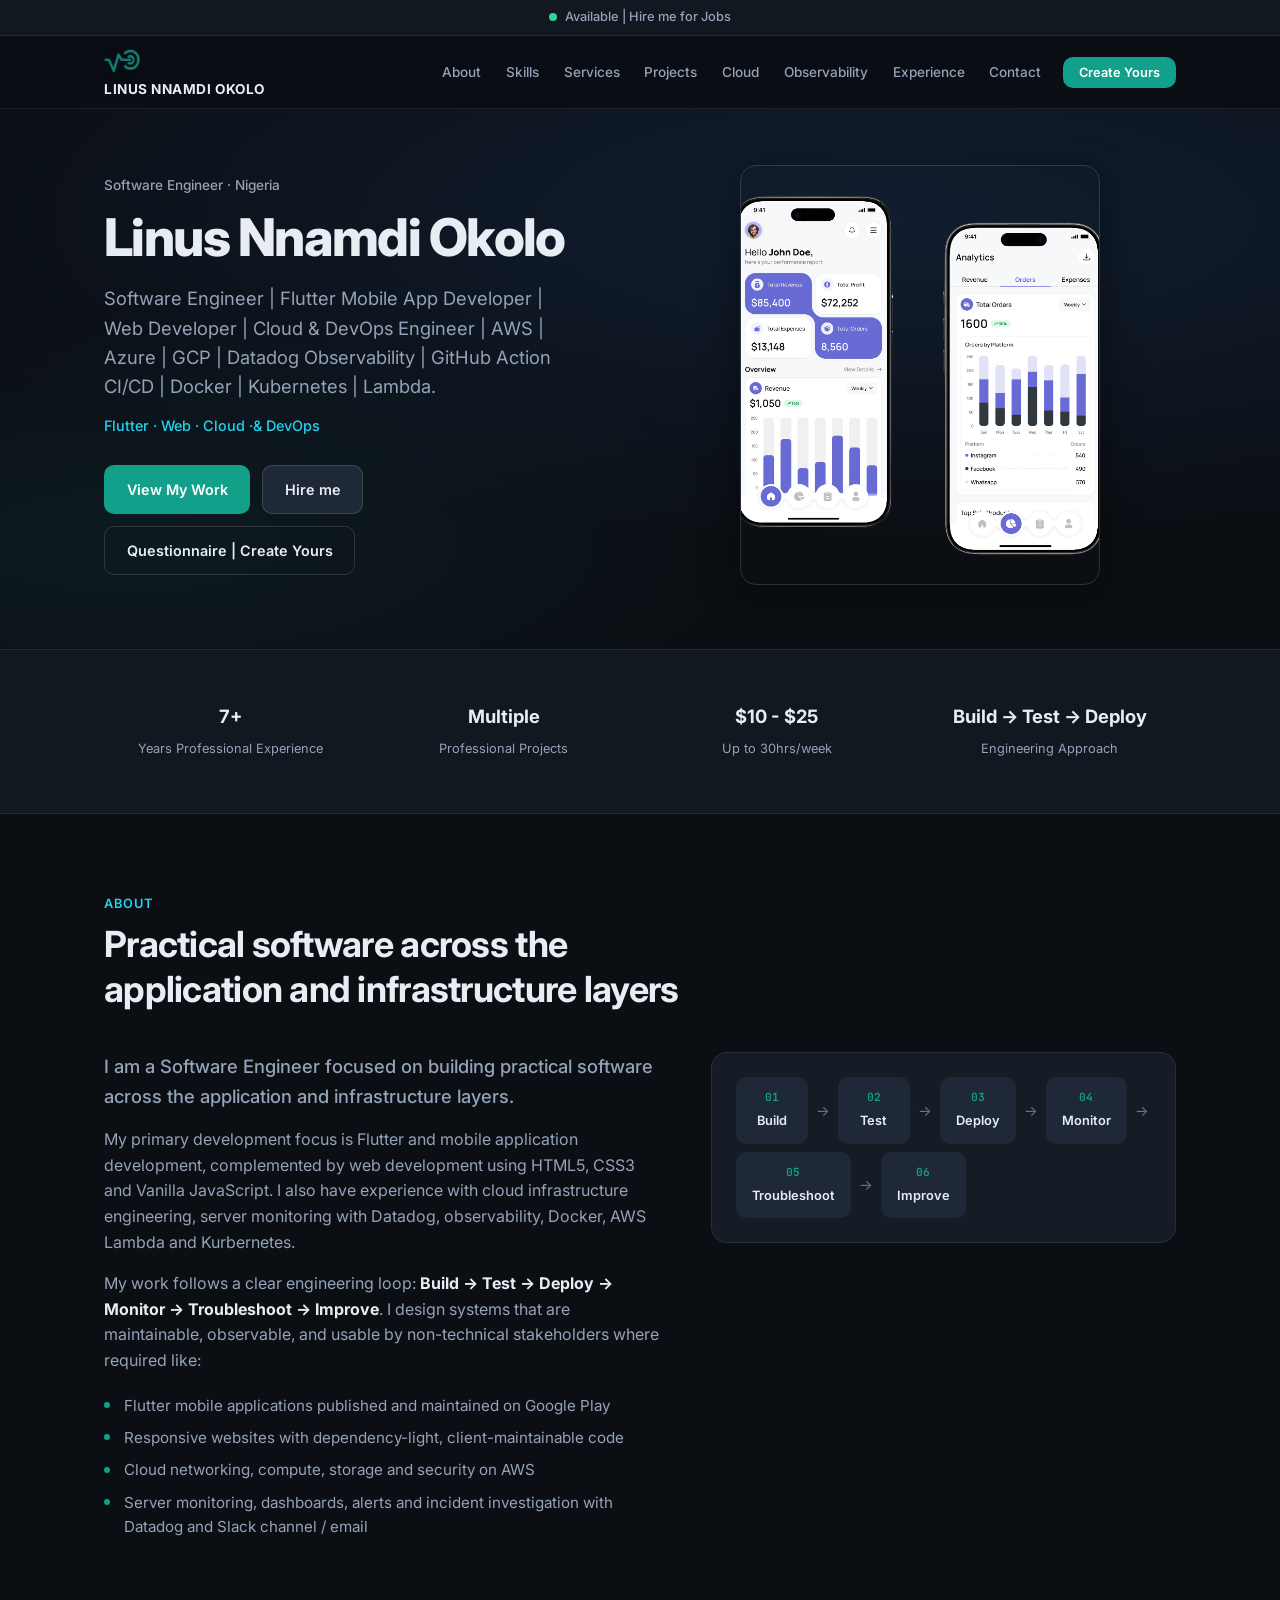
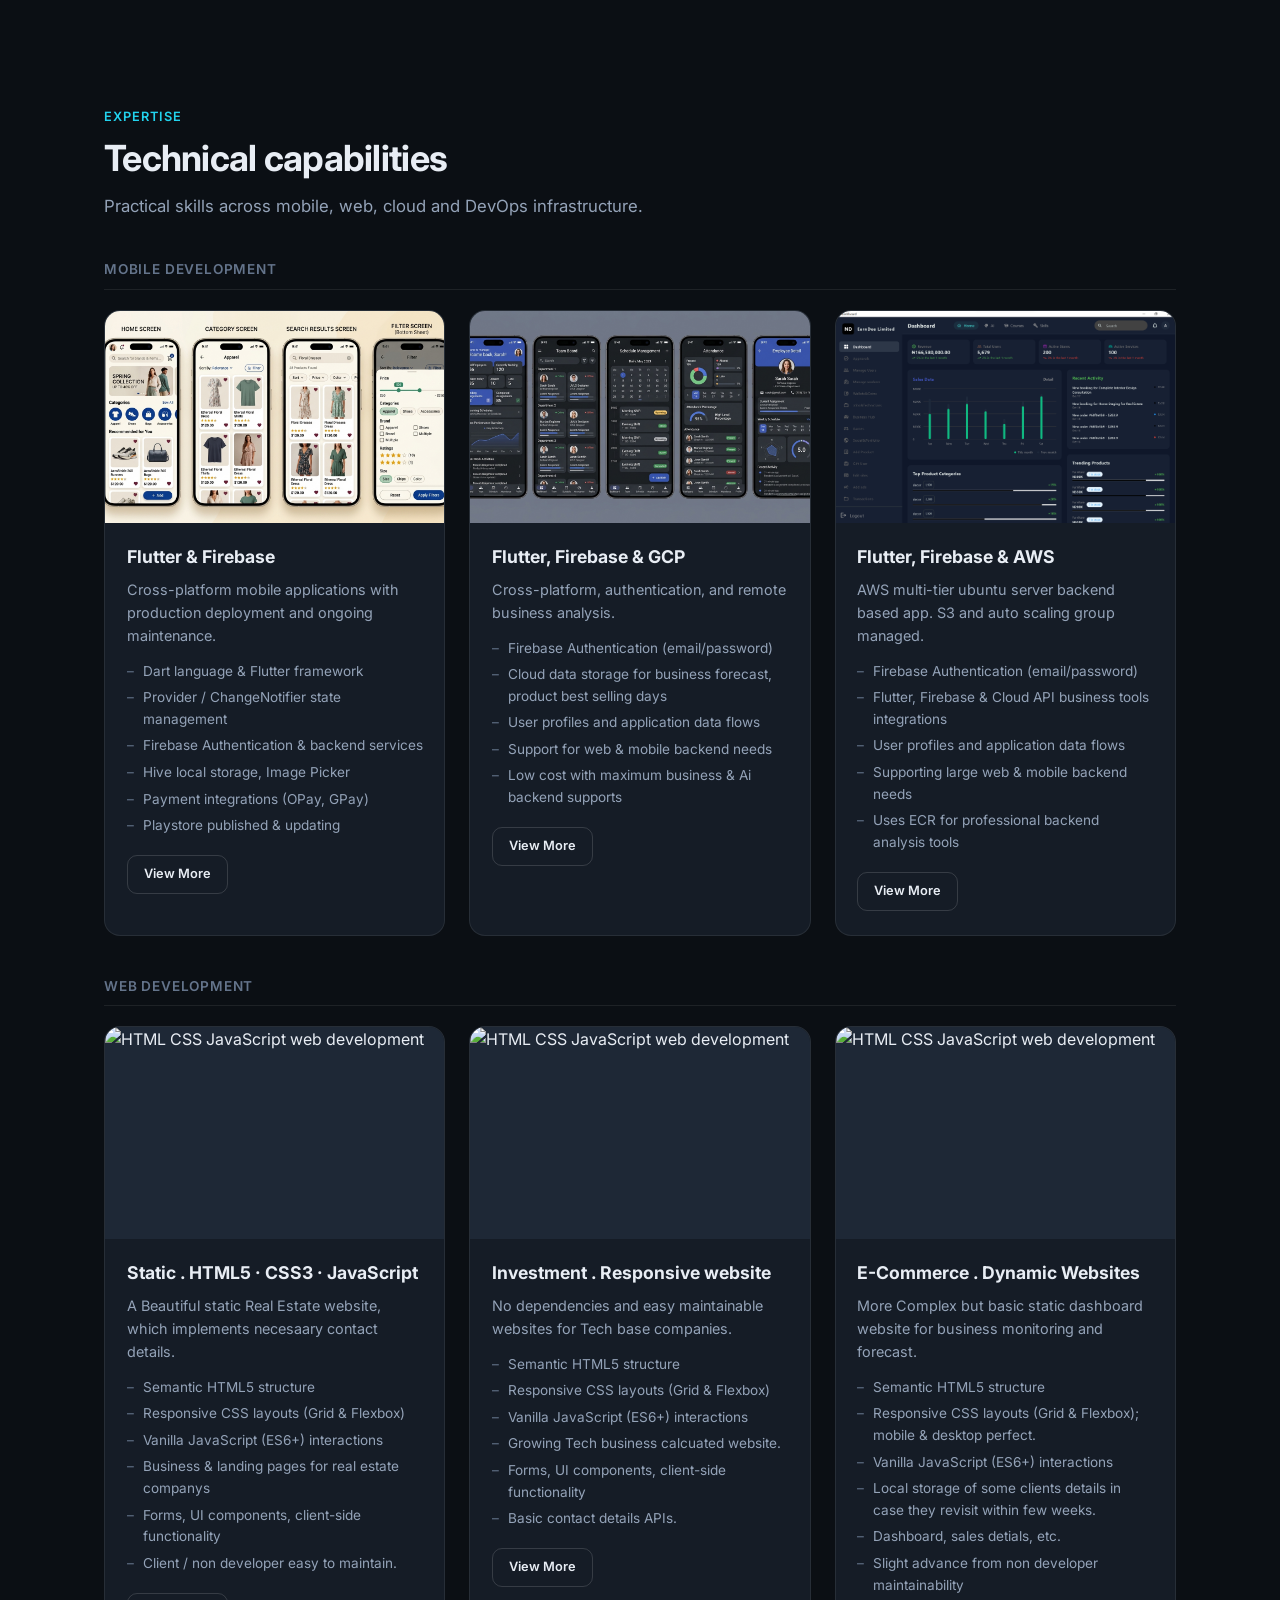
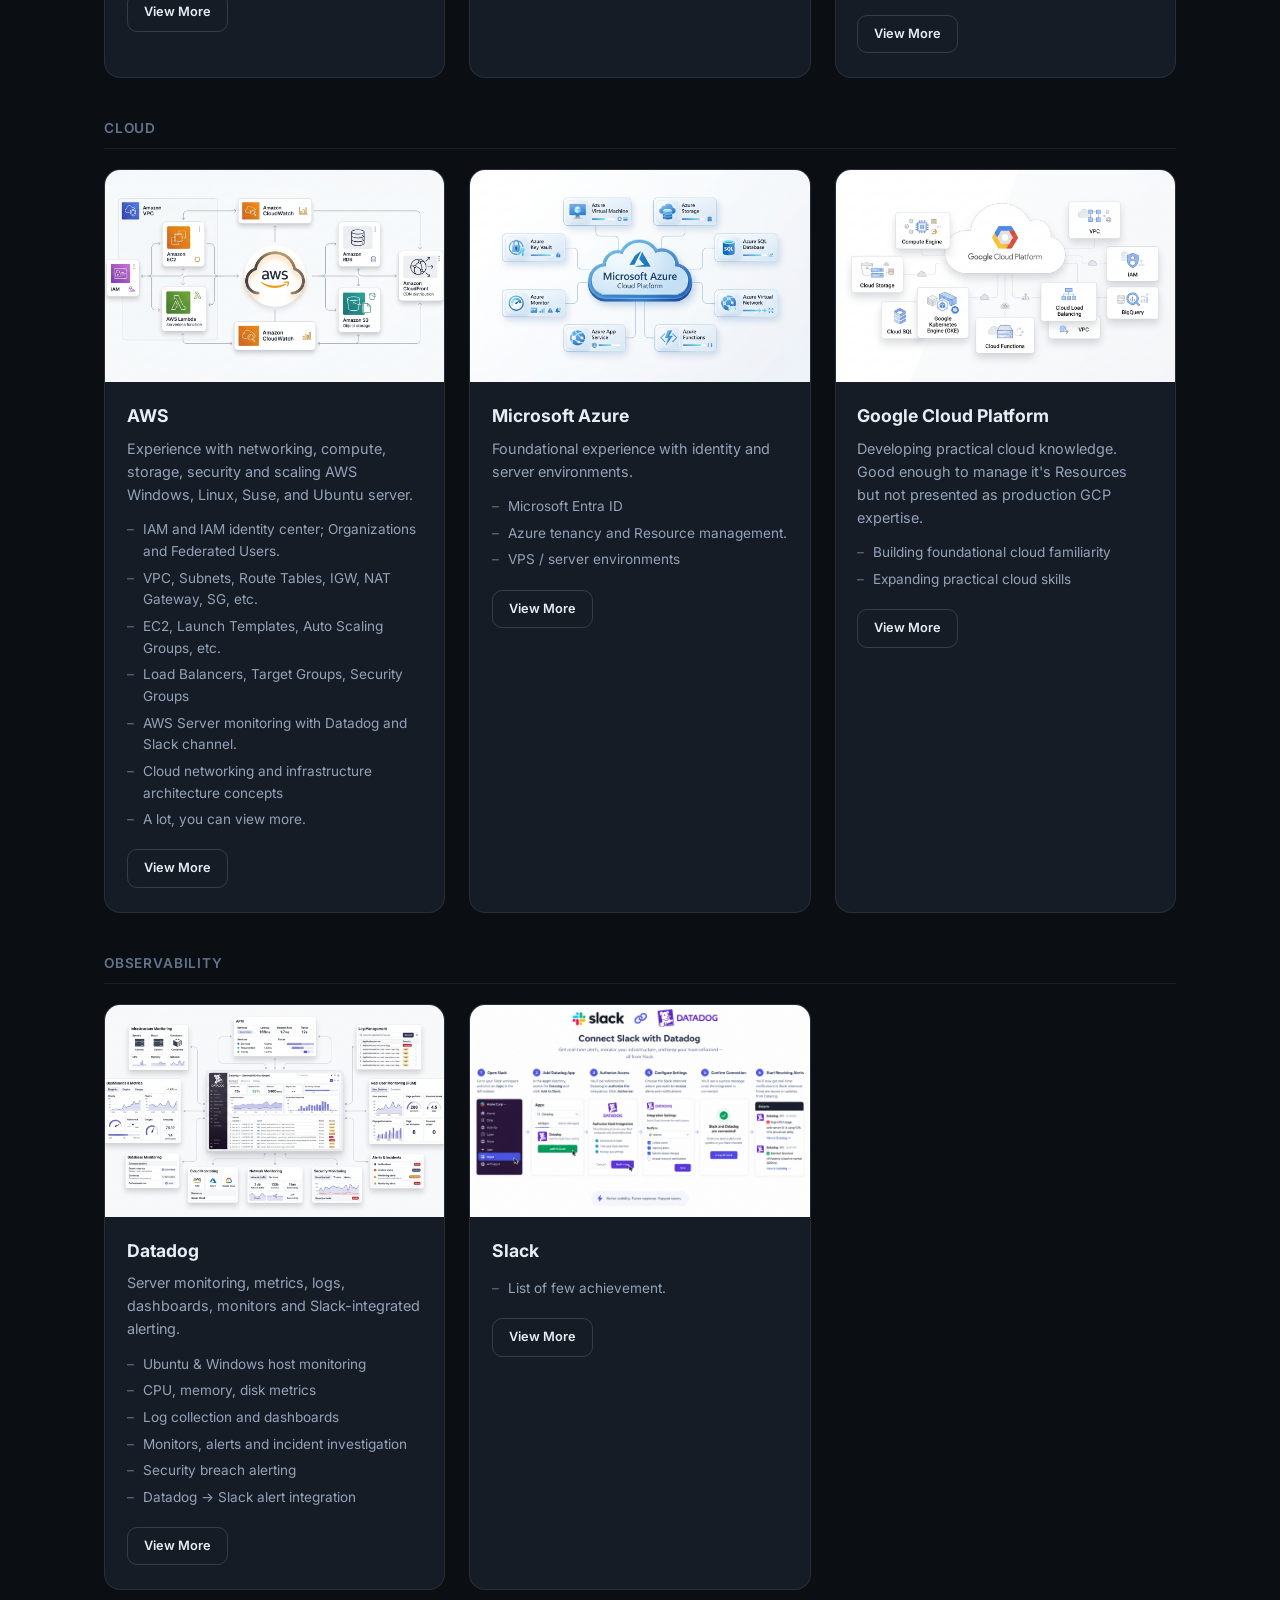
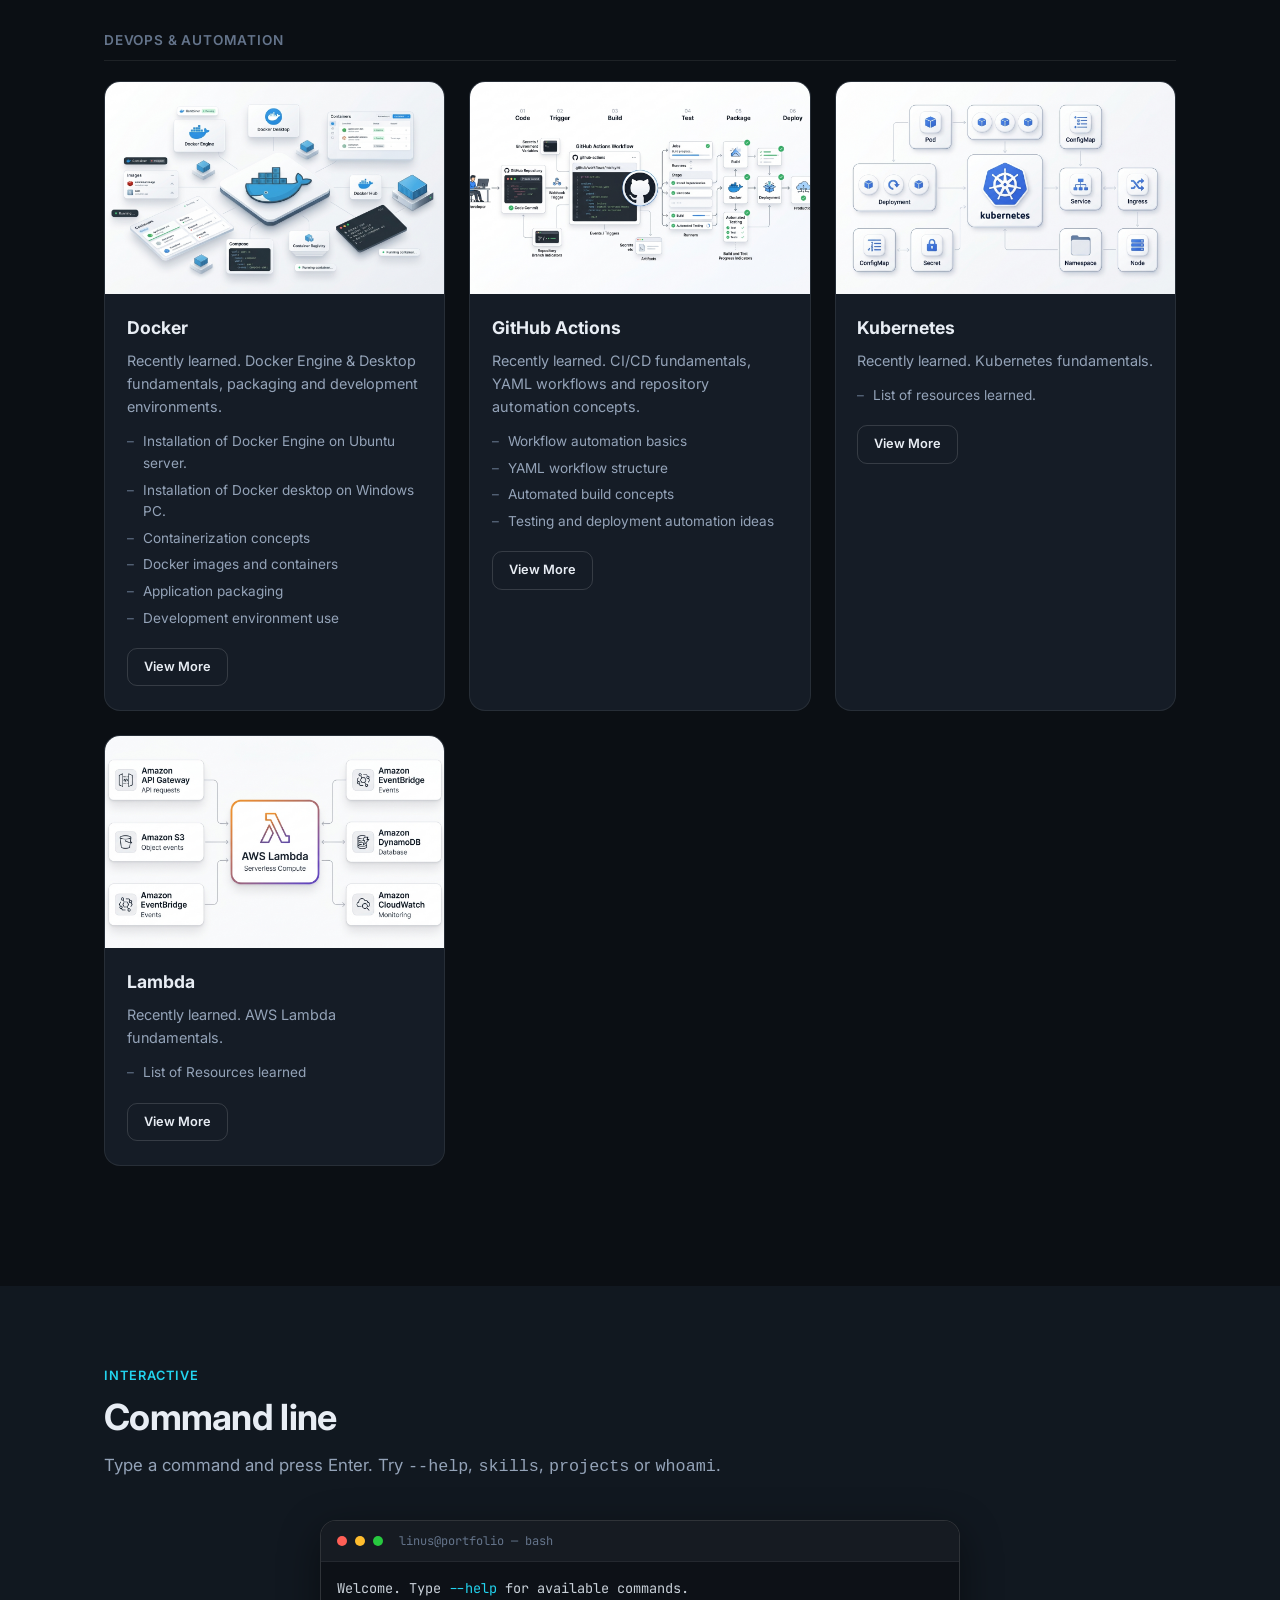
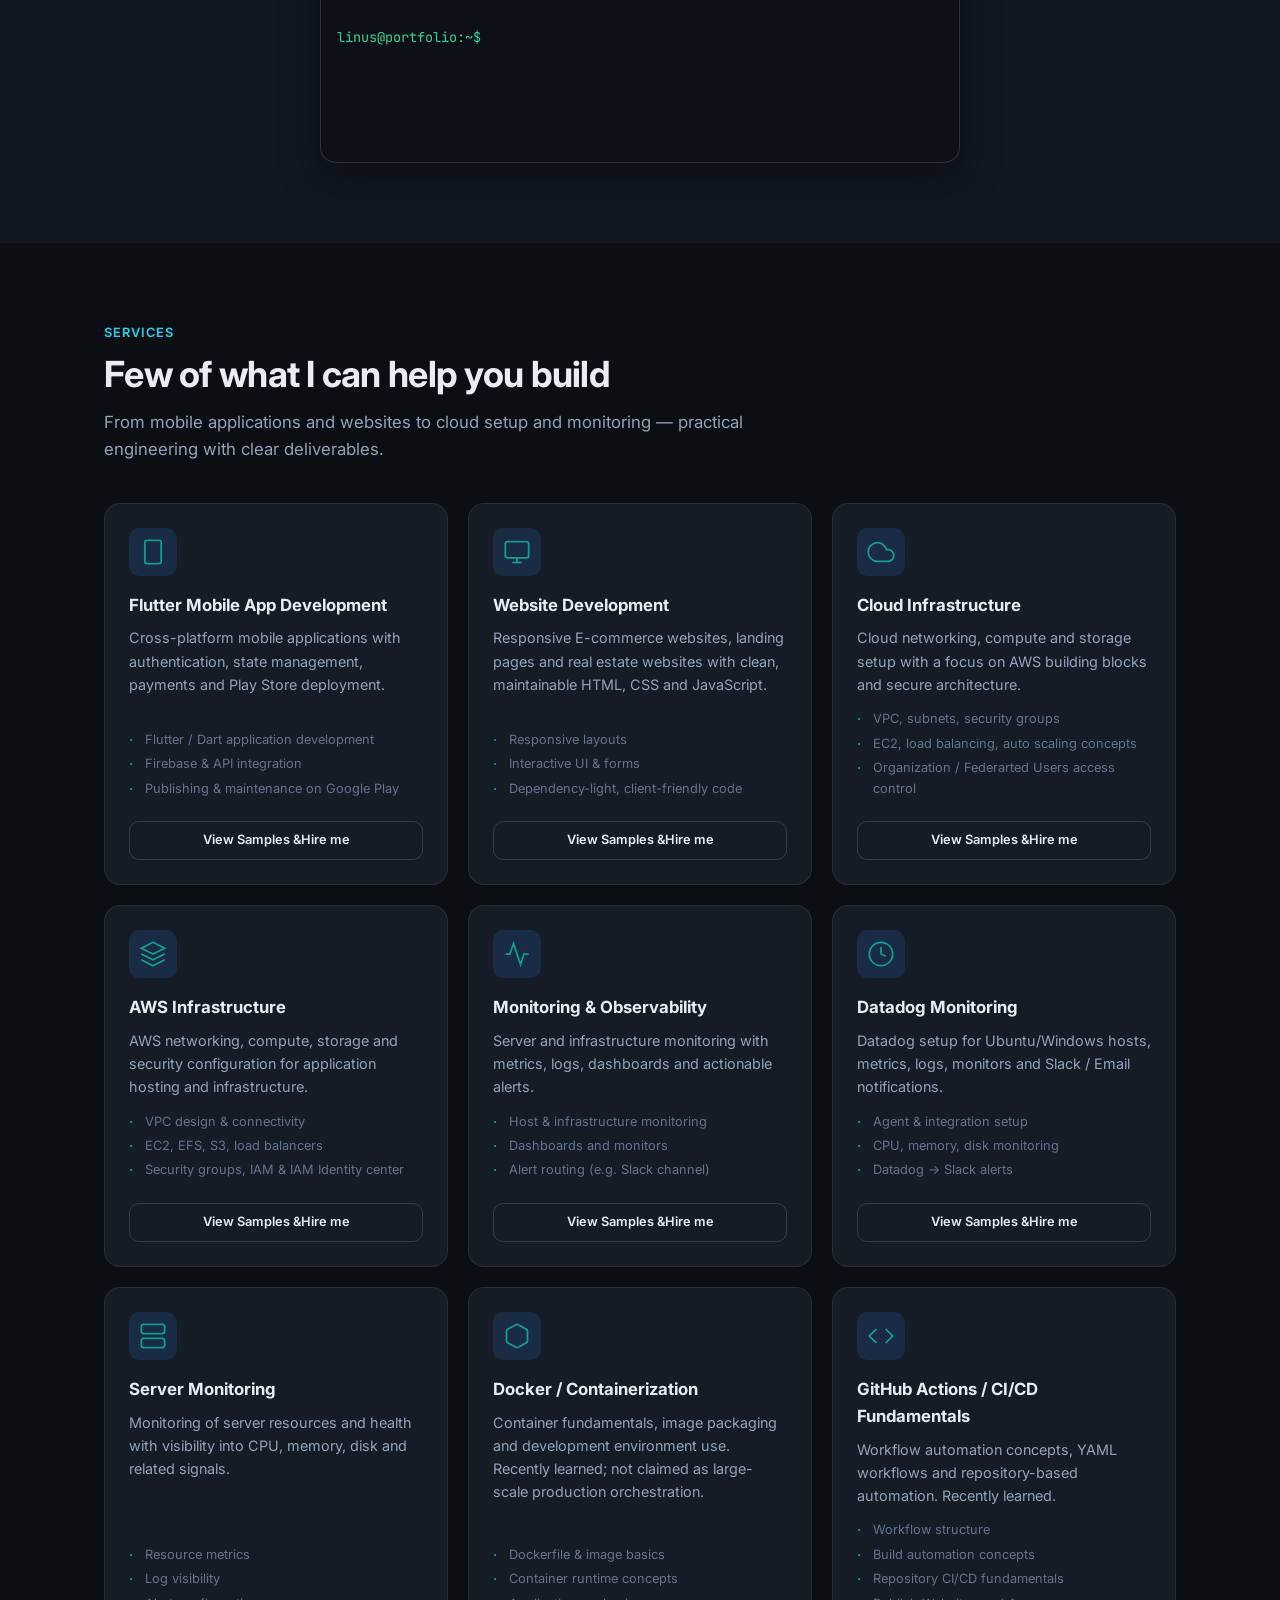
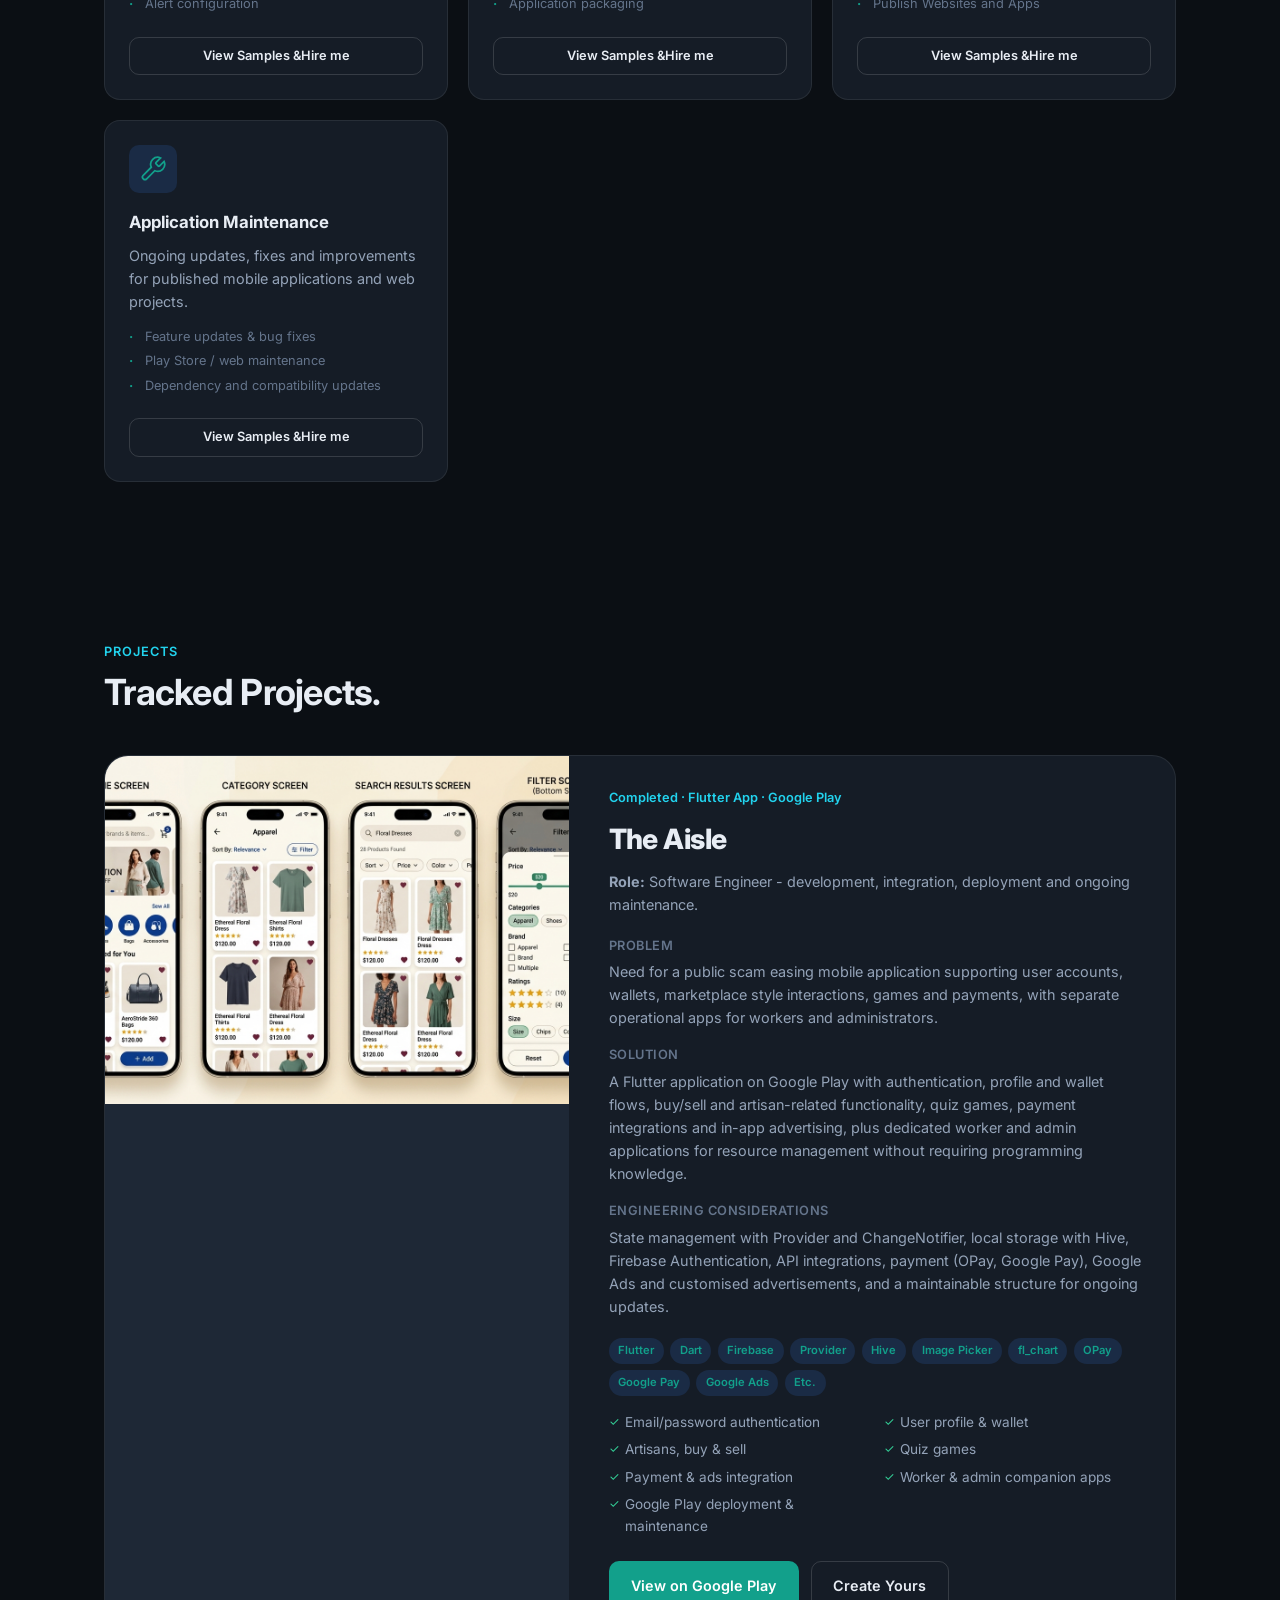
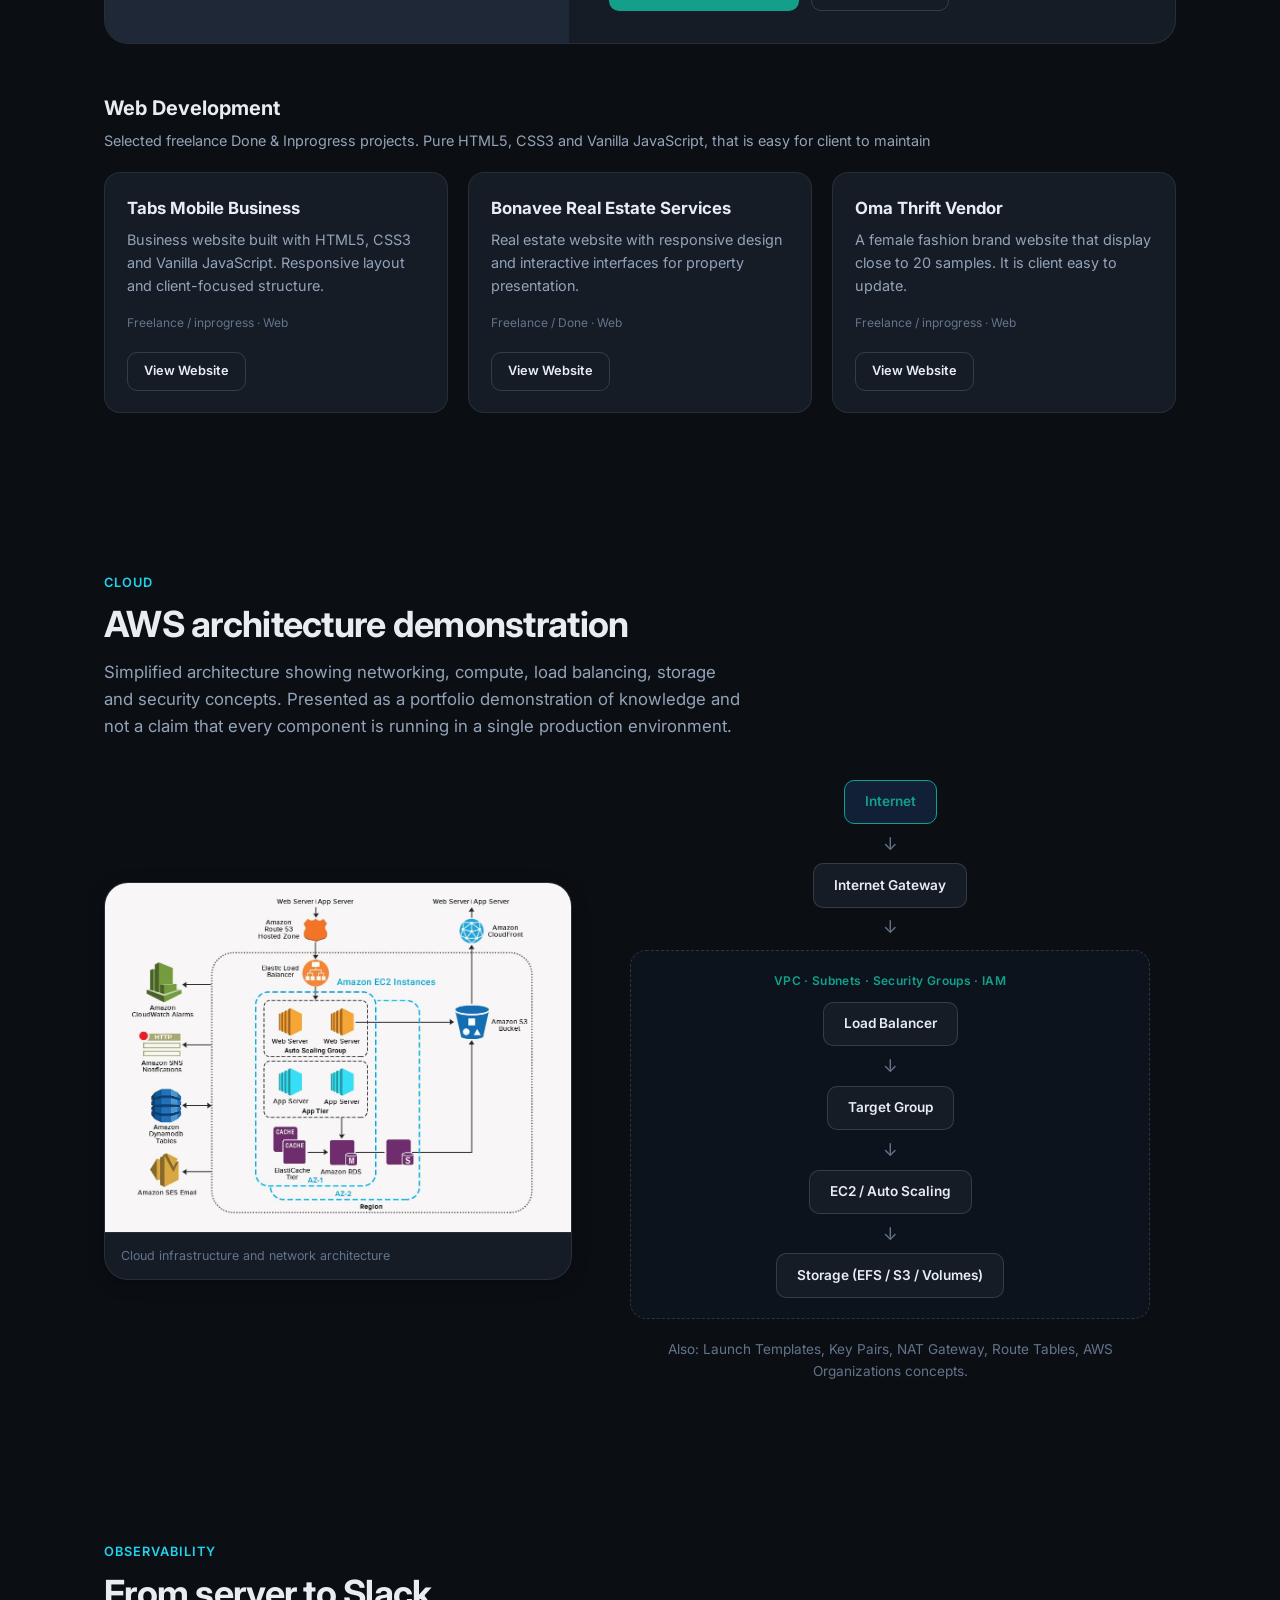
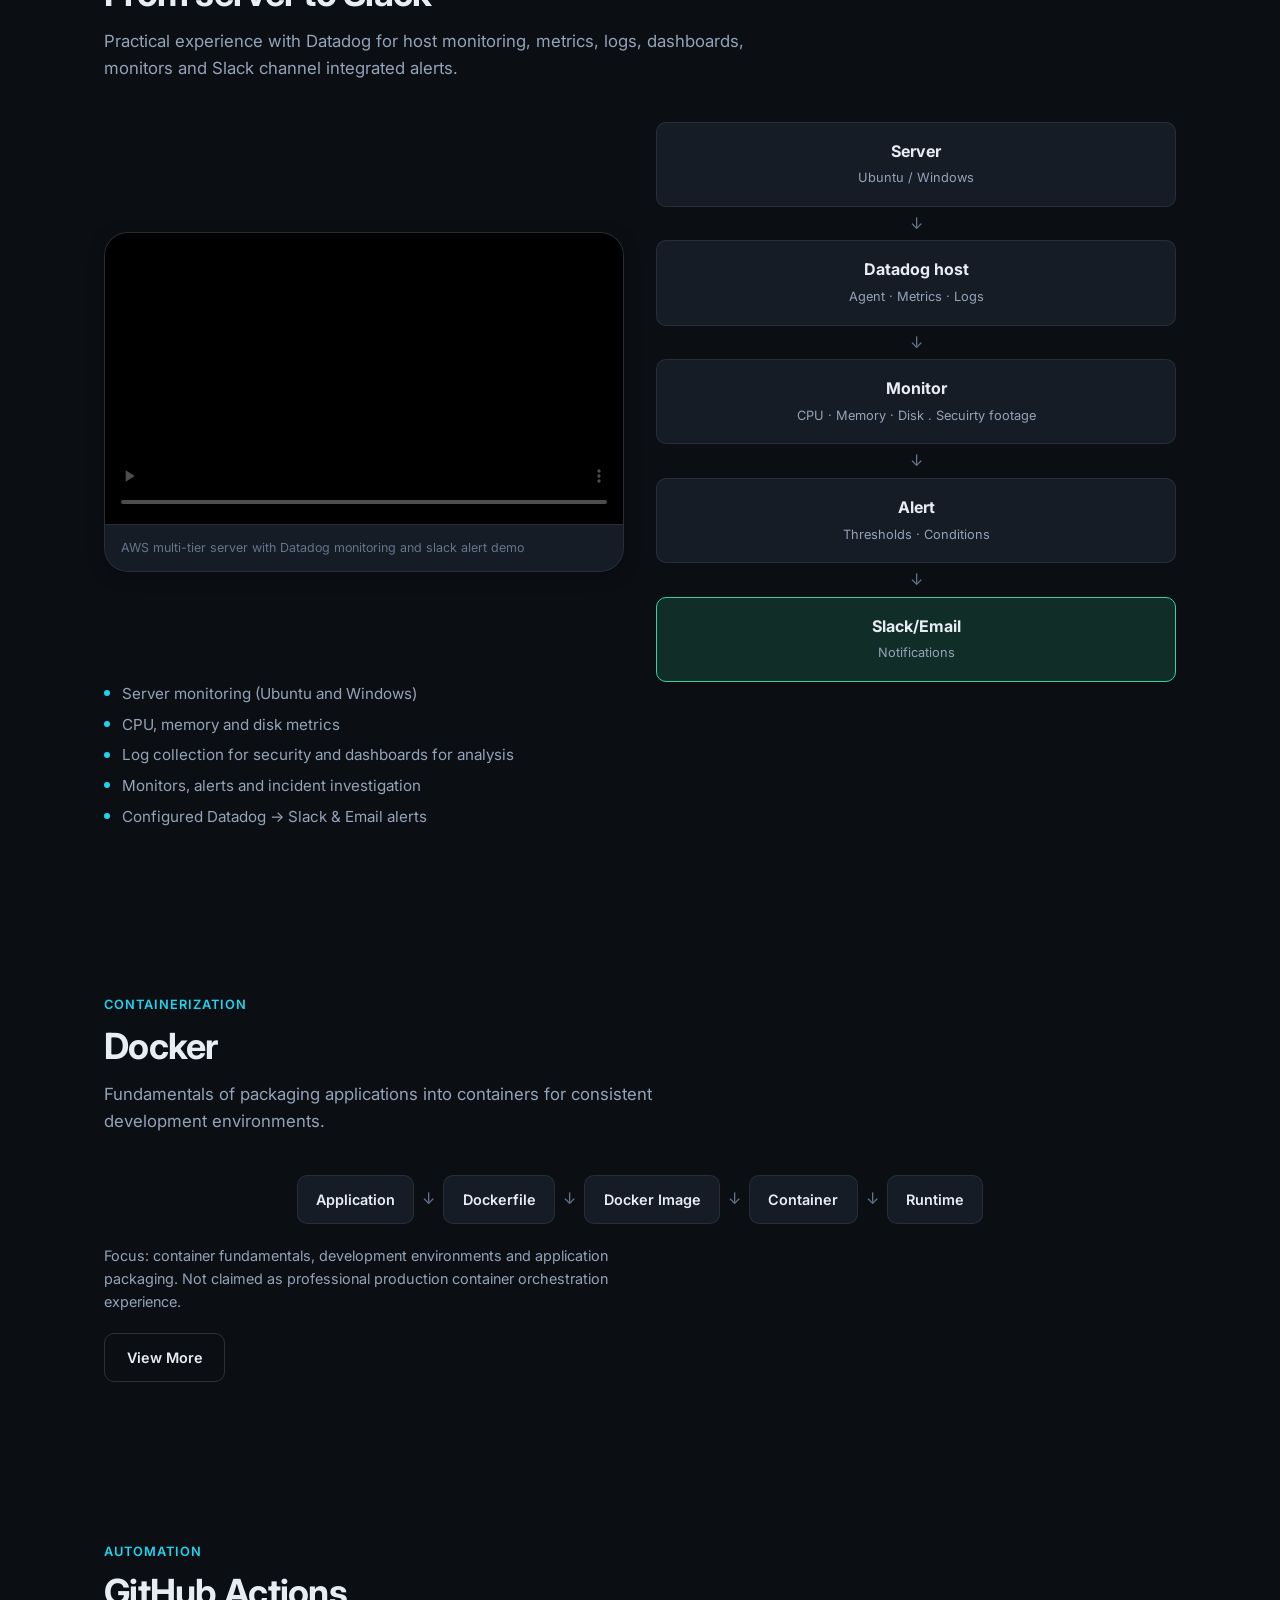
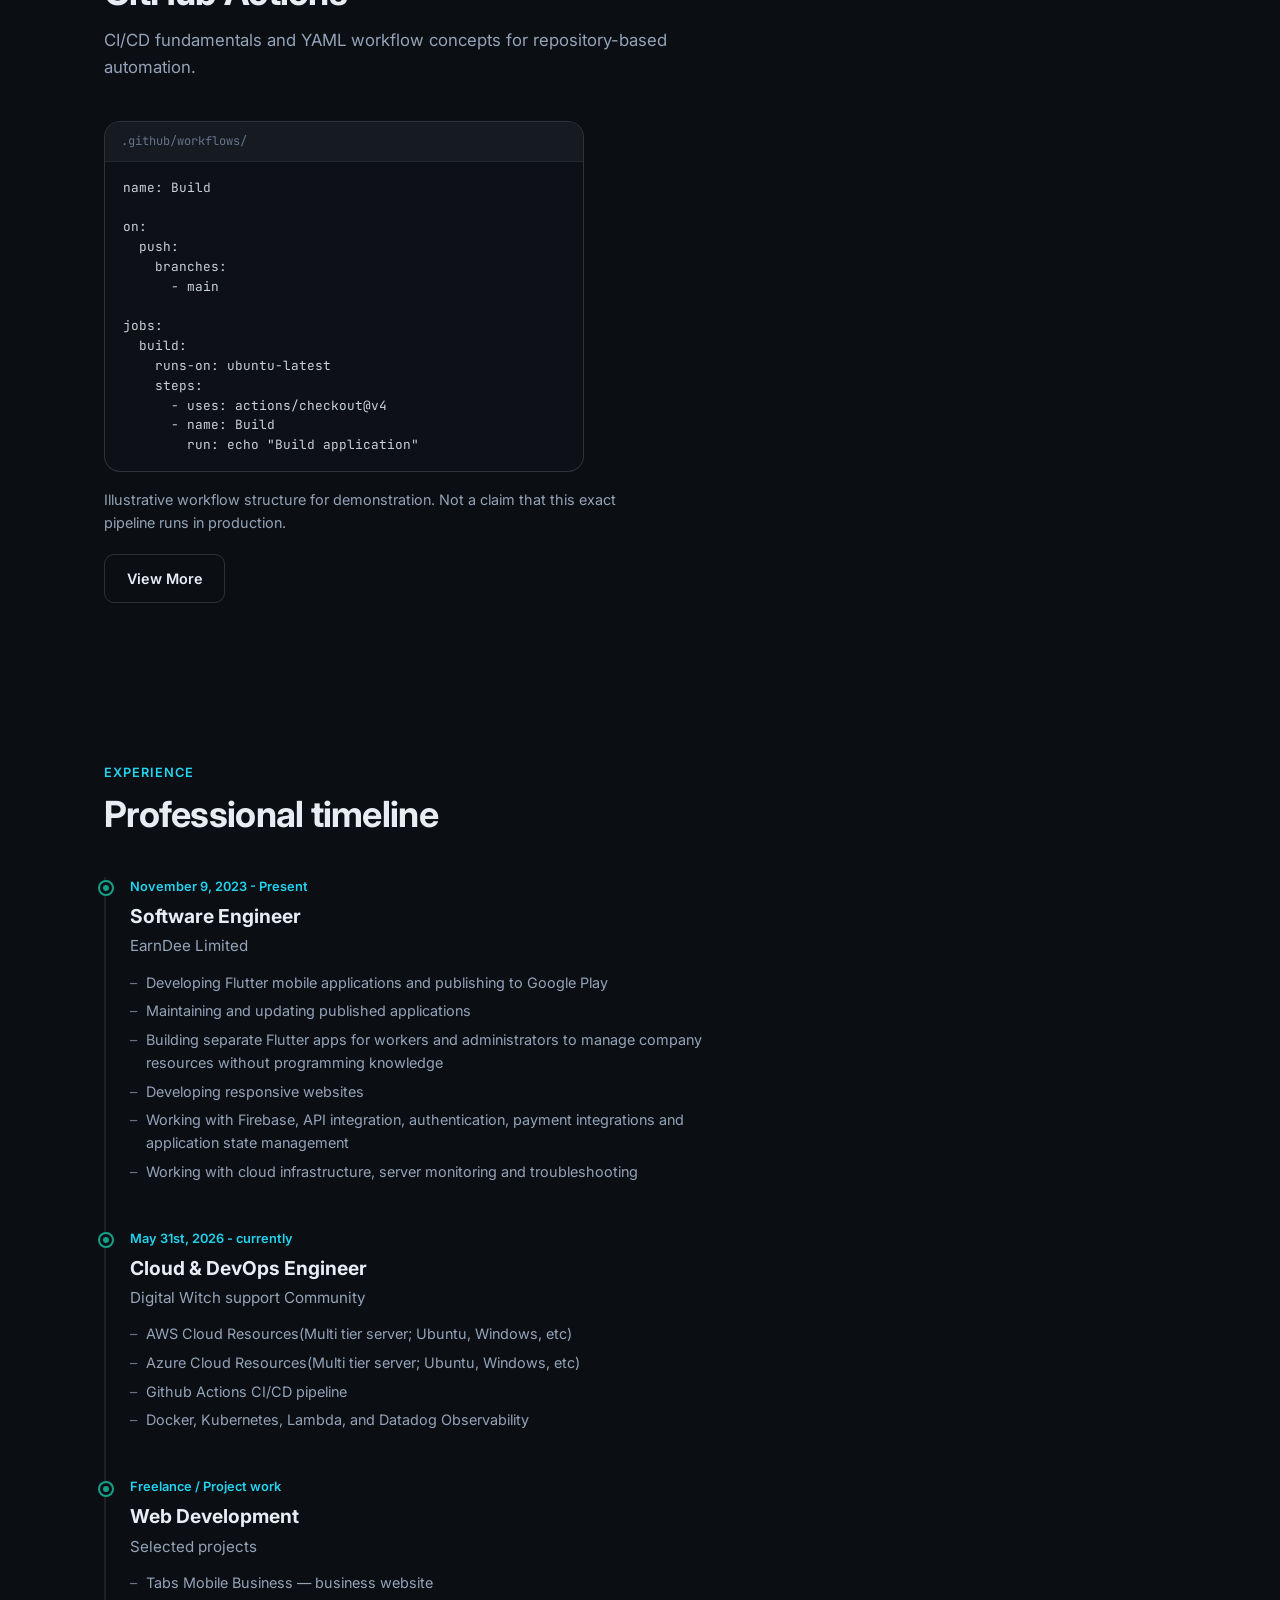
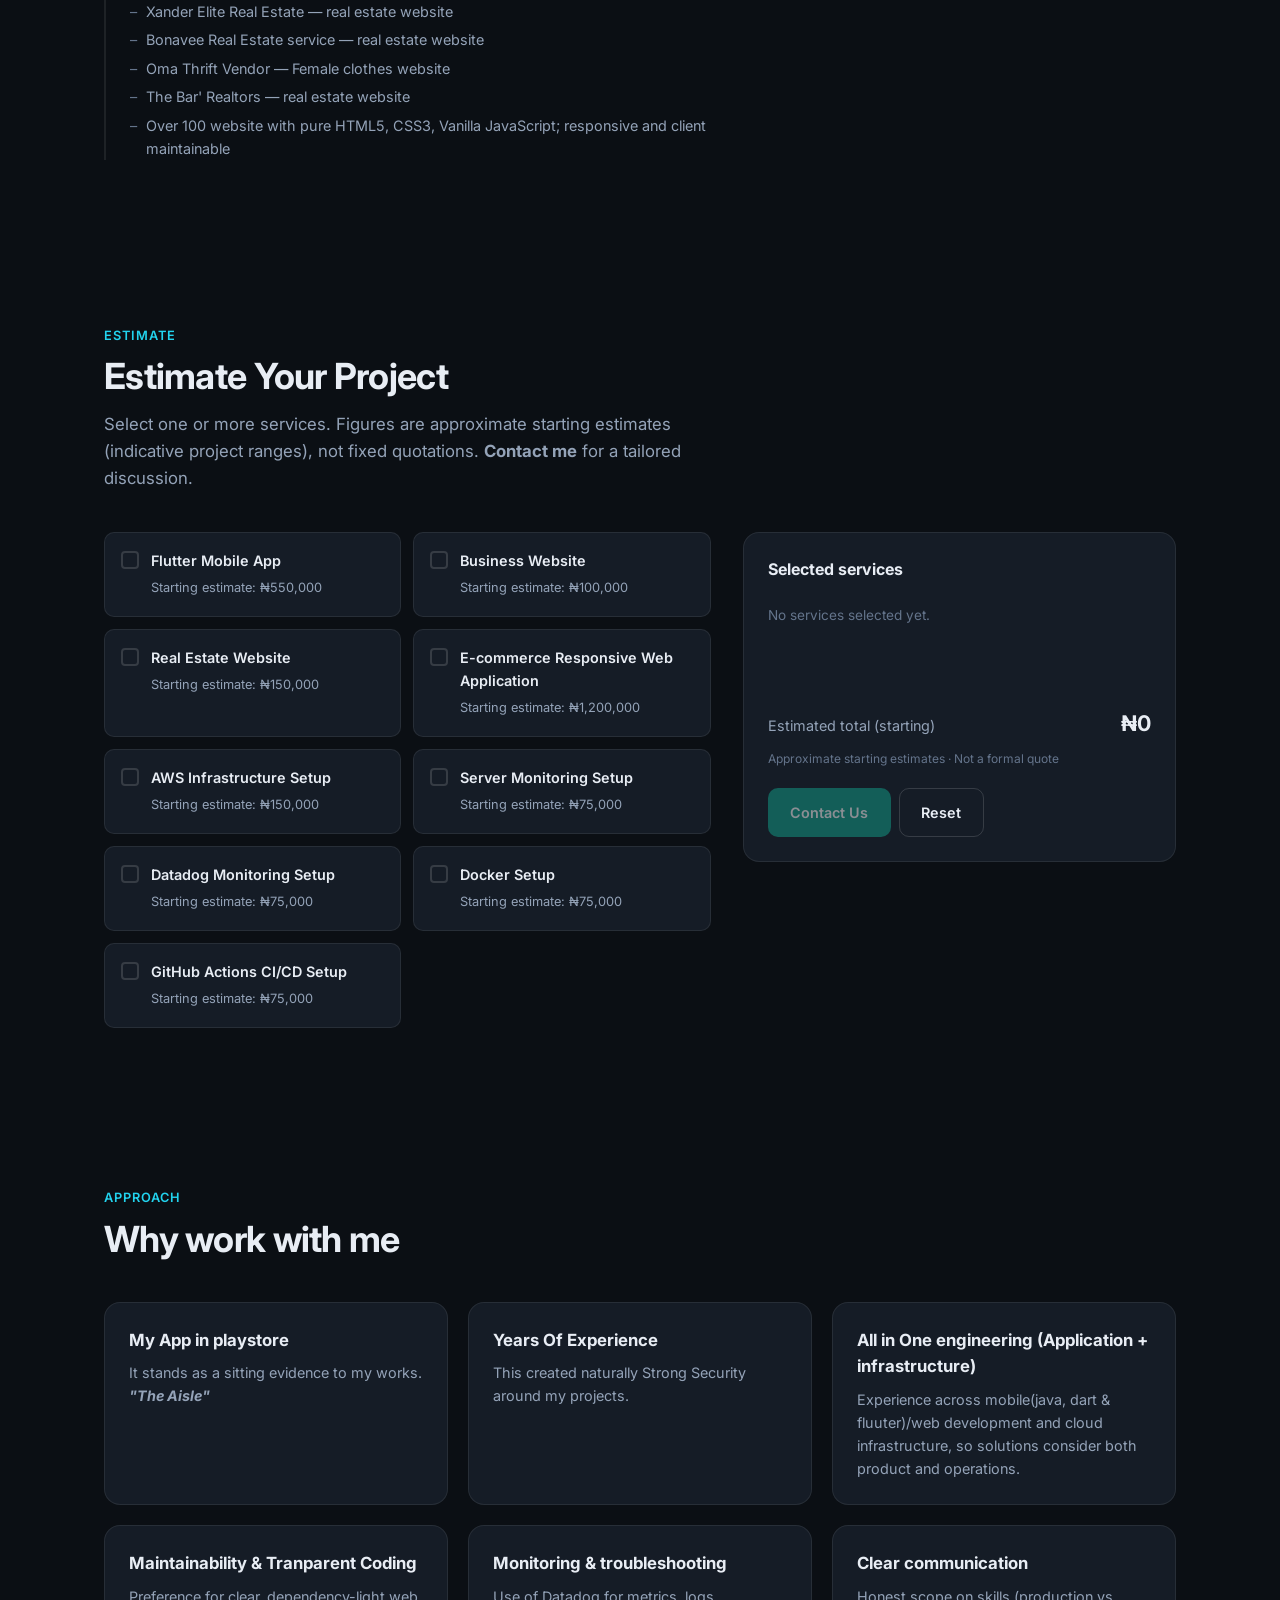
==== index.html @ 86d303d1 "first commit" ====
<!DOCTYPE html>
<html lang="en">

<head>
  <meta charset="UTF-8">
  <meta name="viewport" content="width=device-width, initial-scale=1.0">
  <meta name="description"
    content="Software Engineer specializing in Flutter mobile development, web development, cloud infrastructure, AWS, monitoring and observability with Datadog, Docker, Kubernetes, Lambda, and CI/CD pipeline with GitHub Action.">
  <meta name="keywords"
    content="Linus Nnamdi Okolo, Software Engineer, Flutter, Mobile Development, AWS, Cloud Infrastructure, Datadog, Observability, Web Development, Docker, Lambda, Kubernetes, CI/CD pipeline, GitHub Action">
  <meta name="author" content="Linus Nnamdi Okolo">
  <meta property="og:title" content="Linus Nnamdi Okolo | Software Engineer | Flutter, Cloud & Observability">
  <meta property="og:description"
    content="Software Engineer specializing in Flutter mobile development, web development, cloud infrastructure, AWS, monitoring and observability with Datadog and Slack, Docker, Kubernetes, Lambda, CI/CD pipeline with GitHub Action.">
  <meta property="og:type" content="website">
  <meta property="og:locale" content="en_NG">
  <meta name="twitter:card" content="summary_large_image">
  <meta name="twitter:title" content="Linus Nnamdi Okolo | Software Engineer | Cloud & DevOps">
  <meta name="twitter:description" content="Flutter • Web • Cloud • Monitoring & Observability">
  <title>Linus Nnamdi Okolo | Software Engineer | Flutter, Cloud & Observability</title>
  <link rel="icon" href="images/earndee.png" type="image/png">
  <link rel="stylesheet" href="styles.css">
  <link rel="preconnect" href="https://fonts.googleapis.com">
  <link rel="preconnect" href="https://fonts.gstatic.com" crossorigin>
  <link
    href="https://fonts.googleapis.com/css2?family=Inter:wght@400;500;600;700;800&family=JetBrains+Mono:wght@400;500&display=swap"
    rel="stylesheet">
</head>

<body>
  <!-- ========== ANNOUNCEMENT / AVAILABILITY BAR ========== -->
  <div class="availability-bar" role="status" aria-live="polite">
    <span class="availability-dot" aria-hidden="true"></span>
    <span>Available | Hire me for Jobs</span>
  </div>

  <!-- ========== NAVIGATION ========== -->
  <header class="site-header" id="top">
    <nav class="nav container" aria-label="Main navigation">
      <a href="#top" class="nav-logo" aria-label="Linus Nnamdi Okolo — Home">
        <span class="logo-mark"><img src="images/earndee.png" alt="ND"></span>
        <span class="logo-text">LINUS NNAMDI OKOLO</span>
      </a>
      <button class="nav-toggle" id="navToggle" aria-label="Toggle navigation menu" aria-expanded="false"
        aria-controls="navMenu">
        <span class="hamburger"></span>
      </button>
      <ul class="nav-menu" id="navMenu">
        <li><a href="#about" class="nav-link">About</a></li>
        <li><a href="#skills" class="nav-link">Skills</a></li>
        <li><a href="#services" class="nav-link">Services</a></li>
        <li><a href="#projects" class="nav-link">Projects</a></li>
        <li><a href="#cloud" class="nav-link">Cloud</a></li>
        <li><a href="#observability" class="nav-link">Observability</a></li>
        <li><a href="#experience" class="nav-link">Experience</a></li>
        <li><a href="#contact" class="nav-link">Contact</a></li>
        <li><a href="home.html" class="nav-cta">Create Yours</a></li>
      </ul>
    </nav>
  </header>

  <main>
    <!-- ========== HERO ========== -->
    <section class="hero" id="home">
      <div class="container hero-grid">
        <div class="hero-content">
          <p class="hero-eyebrow">Software Engineer · Nigeria</p>
          <h1 class="hero-title">Linus Nnamdi Okolo</h1>
          <p class="hero-subtitle">
            Software Engineer | Flutter Mobile App Developer | Web
            Developer | Cloud & DevOps Engineer | AWS | Azure | GCP
            | Datadog Observability | GitHub Action CI/CD | Docker
            | Kubernetes | Lambda.
          </p>
          <p class="hero-tags">Flutter · Web · Cloud ·&amp; DevOps</p>
          <div class="hero-actions">
            <a href="#projects" class="btn btn-primary">View My Work</a>
            <a href="#contact" class="btn btn-secondary">Hire me</a>
            <a href="home.html" class="btn btn-outline">Questionnaire | Create Yours</a>
          </div>
        </div>

        <div class="hero-visual">
          <div class="hero-image-wrap">
            <img src="images/app/fine_db.png" alt="Mobile App Samples" class="hero-image" width="480" height="560"
              loading="eager">
            <div class="hero-image-accent" aria-hidden="true"></div>
          </div>
        </div>

      </div>
    </section>

    <!-- ========== PROFESSIONAL STATS ========== -->
    <section class="stats" aria-label="Professional overview">
      <div class="container stats-grid">
        <div class="stat-card">
          <span class="stat-value">7+</span>
          <span class="stat-label">Years Professional Experience</span>
        </div>
        <div class="stat-card">
          <span class="stat-value">Multiple</span>
          <span class="stat-label">Professional Projects</span>
        </div>
        <div class="stat-card">
          <span class="stat-value">$10 - $25</span>
          <span class="stat-label">Up to 30hrs/week</span>
        </div>
        <div class="stat-card">
          <span class="stat-value">Build → Test → Deploy</span>
          <span class="stat-label">Engineering Approach</span>
        </div>
      </div>
    </section>

    <!-- ========== ABOUT ========== -->
    <section class="about section" id="about">
      <div class="container">
        <div class="section-header">
          <p class="section-eyebrow">About</p>
          <h2 class="section-title">Practical software across the application and infrastructure layers</h2>
        </div>

        <div class="about-grid">
          <div class="about-content">
            <p class="about-lead">
              I am a Software Engineer focused on building practical software across
              the application and infrastructure layers.
            </p>
            <p>
              My primary development focus is Flutter and mobile application development,
              complemented by web development using HTML5, CSS3 and Vanilla JavaScript.
              I also have experience with cloud infrastructure engineering,
              server monitoring with Datadog, observability, Docker, AWS Lambda and Kurbernetes.
            </p>
            <p>
              My work follows a clear engineering loop: <strong>Build → Test → Deploy → Monitor →
                Troubleshoot → Improve</strong>. I design systems that are maintainable,
              observable, and usable by non-technical stakeholders where required like:
            </p>
            <ul class="about-points">
              <li>Flutter mobile applications published and maintained on Google Play</li>
              <li>Responsive websites with dependency-light, client-maintainable code</li>
              <li>Cloud networking, compute, storage and security on AWS</li>
              <li>Server monitoring, dashboards, alerts and incident investigation with
                Datadog and Slack channel / email</li>
            </ul>
          </div>

          <div class="about-flow" aria-label="Engineering workflow">
            <div class="flow-step">
              <span class="flow-num">01</span>
              <span class="flow-label">Build</span>
            </div>
            <div class="flow-arrow" aria-hidden="true">→</div>
            <div class="flow-step">
              <span class="flow-num">02</span>
              <span class="flow-label">Test</span>
            </div>
            <div class="flow-arrow" aria-hidden="true">→</div>
            <div class="flow-step">
              <span class="flow-num">03</span>
              <span class="flow-label">Deploy</span>
            </div>
            <div class="flow-arrow" aria-hidden="true">→</div>
            <div class="flow-step">
              <span class="flow-num">04</span>
              <span class="flow-label">Monitor</span>
            </div>
            <div class="flow-arrow" aria-hidden="true">→</div>
            <div class="flow-step">
              <span class="flow-num">05</span>
              <span class="flow-label">Troubleshoot</span>
            </div>
            <div class="flow-arrow" aria-hidden="true">→</div>
            <div class="flow-step">
              <span class="flow-num">06</span>
              <span class="flow-label">Improve</span>
            </div>
          </div>
        </div>

      </div>
    </section>

    <!-- ========== SKILLS ========== -->
    <section class="skills section" id="skills">
      <div class="container">

        <div class="section-header">
          <p class="section-eyebrow">Expertise</p>
          <h2 class="section-title">Technical capabilities</h2>
          <p class="section-desc">
            Practical skills across mobile, web, cloud and DevOps infrastructure.
          </p>
        </div>

        <div class="skills-categories">
          <!-- MOBILE -->
          <div class="skill-category">
            <h3 class="skill-category-title">Mobile Development</h3>
            <div class="skills-grid">

              <article class="skill-card">
                <div class="skill-image">
                  <img src="images/app/cartncartv.jpg" alt="Flutter Dashboard" loading="lazy" width="400" height="240">
                </div>
                <div class="skill-body">
                  <h4 class="skill-name">Flutter & Firebase</h4>
                  <p class="skill-desc">
                    Cross-platform mobile applications with production deployment and ongoing
                    maintenance.
                  </p>
                  <ul class="skill-list">
                    <li>Dart language &amp; Flutter framework</li>
                    <li>Provider / ChangeNotifier state management</li>
                    <li>Firebase Authentication &amp; backend services</li>
                    <li>Hive local storage, Image Picker</li>
                    <li>Payment integrations (OPay, GPay)</li>
                    <li>Playstore published &amp; updating</li>
                  </ul>
                  <a href="app/flutter/home.html" class="btn btn-sm btn-outline">View More</a>
                </div>
              </article>

              <article class="skill-card">
                <div class="skill-image">
                  <img src="images/app/workmgd.jpg" alt="Firebase and mobile backend" loading="lazy" width="400"
                    height="240">
                </div>
                <div class="skill-body">
                  <h4 class="skill-name">Flutter, Firebase &amp; GCP</h4>
                  <p class="skill-desc">
                    Cross-platform, authentication, and remote business analysis.
                  </p>
                  <ul class="skill-list">
                    <li>Firebase Authentication (email/password)</li>
                    <li>Cloud data storage for business forecast, product best selling days</li>
                    <li>User profiles and application data flows</li>
                    <li>Support for web &amp; mobile backend needs</li>
                    <li>Low cost with maximum business &amp; Ai backend supports</li>
                  </ul>
                  <a href="app/flutter/home.html" class="btn btn-sm btn-outline">View More</a>
                </div>
              </article>

              <article class="skill-card">
                <div class="skill-image">
                  <img src="images/app/dark_dashb.png" alt="Firebase and mobile backend" loading="lazy" width="400"
                    height="240">
                </div>
                <div class="skill-body">
                  <h4 class="skill-name">Flutter, Firebase &amp; AWS</h4>
                  <p class="skill-desc">
                    AWS multi-tier ubuntu server backend based app. S3 and auto scaling group managed.
                  </p>
                  <ul class="skill-list">
                    <li>Firebase Authentication (email/password)</li>
                    <li>Flutter, Firebase &amp; Cloud API business tools integrations</li>
                    <li>User profiles and application data flows</li>
                    <li>Supporting large web &amp; mobile backend needs</li>
                    <li>Uses ECR for professional backend analysis tools</li>
                  </ul>
                  <a href="app/flutter/home.html" class="btn btn-sm btn-outline">View More</a>
                </div>
              </article>
            </div>
          </div>

          <!-- WEB -->
          <div class="skill-category">
            <h3 class="skill-category-title">Web Development</h3>
            <div class="skills-grid">

              <article class="skill-card">
                <div class="skill-image">
                  <img src="images/realestate.png" alt="HTML CSS JavaScript web development" loading="lazy" width="400"
                    height="240">
                </div>
                <div class="skill-body">
                  <h4 class="skill-name">Static . HTML5 · CSS3 · JavaScript</h4>
                  <p class="skill-desc">
                    A Beautiful static Real Estate website, which implements necesaary contact details.
                  </p>
                  <ul class="skill-list">
                    <li>Semantic HTML5 structure</li>
                    <li>Responsive CSS layouts (Grid &amp; Flexbox)</li>
                    <li>Vanilla JavaScript (ES6+) interactions</li>
                    <li>Business &amp; landing pages for real estate companys</li>
                    <li>Forms, UI components, client-side functionality</li>
                    <li>Client / non developer easy to maintain.</li>
                  </ul>
                  <a href="web/web/home.html" class="btn btn-sm btn-outline">View More</a>
                </div>
              </article>

              <article class="skill-card">
                <div class="skill-image">
                  <img src="images/m_d_web.png" alt="HTML CSS JavaScript web development" loading="lazy" width="400"
                    height="240">
                </div>
                <div class="skill-body">
                  <h4 class="skill-name">Investment . Responsive website</h4>
                  <p class="skill-desc">
                    No dependencies and easy maintainable websites for Tech base companies.
                  </p>
                  <ul class="skill-list">
                    <li>Semantic HTML5 structure</li>
                    <li>Responsive CSS layouts (Grid &amp; Flexbox)</li>
                    <li>Vanilla JavaScript (ES6+) interactions</li>
                    <li>Growing Tech business calcuated website.</li>
                    <li>Forms, UI components, client-side functionality</li>
                    <li>Basic contact details APIs.</li>
                  </ul>
                  <a href="web/web/home.html" class="btn btn-sm btn-outline">View More</a>
                </div>
              </article>

              <article class="skill-card">
                <div class="skill-image">
                  <img src="images/web_db.png" alt="HTML CSS JavaScript web development" loading="lazy" width="400"
                    height="240">
                </div>
                <div class="skill-body">
                  <h4 class="skill-name">E-Commerce . Dynamic Websites</h4>
                  <p class="skill-desc">
                    More Complex but basic static dashboard website for business monitoring and forecast.
                  </p>
                  <ul class="skill-list">
                    <li>Semantic HTML5 structure</li>
                    <li>Responsive CSS layouts (Grid &amp; Flexbox); mobile &amp; desktop perfect.</li>
                    <li>Vanilla JavaScript (ES6+) interactions</li>
                    <li>Local storage of some clients details in case they revisit within few weeks.</li>
                    <li>Dashboard, sales detials, etc.</li>
                    <li>Slight advance from non developer maintainability</li>
                  </ul>
                  <a href="web/web/home.html" class="btn btn-sm btn-outline">View More</a>
                </div>
              </article>

            </div>
          </div>

          <!-- CLOUD -->
          <div class="skill-category">
            <h3 class="skill-category-title">Cloud</h3>
            <div class="skills-grid">

              <article class="skill-card">
                <div class="skill-image">
                  <img src="images/cloud/aws.jpg" alt="AWS cloud infrastructure" loading="lazy" width="400"
                    height="240">
                </div>
                <div class="skill-body">
                  <h4 class="skill-name">AWS</h4>
                  <p class="skill-desc">
                    Experience with networking, compute, storage, security and scaling
                    AWS Windows, Linux, Suse, and Ubuntu server.
                  </p>
                  <ul class="skill-list">
                    <li>IAM and IAM identity center; Organizations and Federated Users.</li>
                    <li>VPC, Subnets, Route Tables, IGW, NAT Gateway, SG, etc.</li>
                    <li>EC2, Launch Templates, Auto Scaling Groups, etc.</li>
                    <li>Load Balancers, Target Groups, Security Groups</li>
                    <li>AWS Server monitoring with Datadog and Slack channel.</li>
                    <li>Cloud networking and infrastructure architecture concepts</li>
                    <li>A lot, you can view more.</li>
                  </ul>
                  <a href="cloud/dev/home.html" class="btn btn-sm btn-outline">View More</a>
                </div>
              </article>

              <article class="skill-card">
                <div class="skill-image">
                  <img src="images/cloud/azure.jpg" alt="Microsoft Azure" loading="lazy" width="400" height="240">
                </div>
                <div class="skill-body">
                  <h4 class="skill-name">Microsoft Azure</h4>
                  <p class="skill-desc">Foundational experience with identity and server environments.</p>
                  <ul class="skill-list">
                    <li>Microsoft Entra ID</li>
                    <li>Azure tenancy and Resource management.</li>
                    <li>VPS / server environments</li>
                  </ul>
                  <a href="cloud/dev/home.html" class="btn btn-sm btn-outline">View More</a>
                </div>
              </article>

              <article class="skill-card">
                <div class="skill-image">
                  <img src="images/cloud/gcp.jpg" alt="Google Cloud Platform" loading="lazy" width="400" height="240">
                </div>
                <div class="skill-body">
                  <h4 class="skill-name">Google Cloud Platform</h4>
                  <p class="skill-desc">
                    Developing practical cloud knowledge. Good enough to manage it's
                    Resources but not presented as production GCP expertise.
                  </p>
                  <ul class="skill-list">
                    <li>Building foundational cloud familiarity</li>
                    <li>Expanding practical cloud skills</li>
                  </ul>
                  <a href="cloud/dev/home.html" class="btn btn-sm btn-outline">View More</a>
                </div>
              </article>

            </div>
          </div>

          <!-- OBSERVABILITY -->
          <div class="skill-category">
            <h3 class="skill-category-title">Observability</h3>
            <div class="skills-grid">

              <article class="skill-card">
                <div class="skill-image">
                  <img src="images/cloud/datadog.jpg" alt="Datadog monitoring dashboard" loading="lazy" width="400"
                    height="240">
                </div>
                <div class="skill-body">
                  <h4 class="skill-name">Datadog</h4>
                  <p class="skill-desc">Server monitoring, metrics, logs, dashboards, monitors and Slack-integrated
                    alerting.</p>
                  <ul class="skill-list">
                    <li>Ubuntu &amp; Windows host monitoring</li>
                    <li>CPU, memory, disk metrics</li>
                    <li>Log collection and dashboards</li>
                    <li>Monitors, alerts and incident investigation</li>
                    <li>Security breach alerting</li>
                    <li>Datadog → Slack alert integration</li>
                  </ul>
                  <a href="cloud/dev/home.html" class="btn btn-sm btn-outline">View More</a>
                </div>
              </article>

              <article class="skill-card">
                <div class="skill-image">
                  <img src="images/cloud/slack_dd.png" alt="Slack Channel connection to datadog" loading="lazy"
                    width="400" height="240">
                </div>
                <div class="skill-body">
                  <h4 class="skill-name">Slack</h4>
                  <p class="skill-desc">

                  </p>
                  <ul class="skill-list">
                    <li>List of few achievement.</li>
                  </ul>
                  <a href="cloud/dev/home.html" class="btn btn-sm btn-outline">View More</a>
                </div>
              </article>

            </div>
          </div>

          <!-- DEVOPS / AUTOMATION -->
          <div class="skill-category">
            <h3 class="skill-category-title">DevOps &amp; Automation</h3>
            <div class="skills-grid">

              <article class="skill-card">
                <div class="skill-image">
                  <img src="images/cloud/docker.jpg" alt="Docker containerization" loading="lazy" width="400"
                    height="240">
                </div>
                <div class="skill-body">
                  <h4 class="skill-name">Docker</h4>
                  <p class="skill-desc">
                    Recently learned. Docker Engine &amp; Desktop fundamentals, packaging and development
                    environments.
                  </p>
                  <ul class="skill-list">
                    <li>Installation of Docker Engine on Ubuntu server.</li>
                    <li>Installation of Docker desktop on Windows PC.</li>
                    <li>Containerization concepts</li>
                    <li>Docker images and containers</li>
                    <li>Application packaging</li>
                    <li>Development environment use</li>
                  </ul>
                  <a href="cloud/dev/home.html" class="btn btn-sm btn-outline">View More</a>
                </div>
              </article>

              <article class="skill-card">
                <div class="skill-image">
                  <img src="images/cloud/gacicd.jpg" alt="GitHub Actions CI/CD" loading="lazy" width="400" height="240">
                </div>
                <div class="skill-body">
                  <h4 class="skill-name">GitHub Actions</h4>
                  <p class="skill-desc">Recently learned. CI/CD fundamentals, YAML workflows and repository automation
                    concepts.</p>
                  <ul class="skill-list">
                    <li>Workflow automation basics</li>
                    <li>YAML workflow structure</li>
                    <li>Automated build concepts</li>
                    <li>Testing and deployment automation ideas</li>
                  </ul>
                  <a href="cloud/dev/home.html" class="btn btn-sm btn-outline">View More</a>
                </div>
              </article>

              <article class="skill-card">
                <div class="skill-image">
                  <img src="images/cloud/kubernetes.jpg" alt="Kubernetes " loading="lazy" width="400" height="240">
                </div>
                <div class="skill-body">
                  <h4 class="skill-name">Kubernetes</h4>
                  <p class="skill-desc">
                    Recently learned. Kubernetes fundamentals.
                  </p>
                  <ul class="skill-list">
                    <li>List of resources learned.</li>
                  </ul>
                  <a href="cloud/dev/home.html" class="btn btn-sm btn-outline">View More</a>
                </div>
              </article>

              <article class="skill-card">
                <div class="skill-image">
                  <img src="images/cloud/aws_lambda.jpg" alt="Lambda " loading="lazy" width="400" height="240">
                </div>
                <div class="skill-body">
                  <h4 class="skill-name">Lambda</h4>
                  <p class="skill-desc">
                    Recently learned. AWS Lambda fundamentals.
                  </p>
                  <ul class="skill-list">
                    <li>List of Resources learned</li>
                  </ul>
                  <a href="cloud/dev/home.html" class="btn btn-sm btn-outline">View More</a>
                </div>
              </article>

            </div>
          </div>

        </div>
      </div>
    </section>

    <!-- ========== INTERACTIVE TERMINAL ========== -->
    <section class="terminal-section section" id="terminal" aria-label="Interactive terminal demo">
      <div class="container">
        <div class="section-header">
          <p class="section-eyebrow">Interactive</p>
          <h2 class="section-title">Command line</h2>
          <p class="section-desc">Type a command and press Enter. Try <code>--help</code>, <code>skills</code>,
            <code>projects</code> or <code>whoami</code>.
          </p>
        </div>
        <div class="terminal" role="application" aria-label="Interactive portfolio terminal">
          <div class="terminal-header">
            <span class="terminal-dot terminal-dot-red" aria-hidden="true"></span>
            <span class="terminal-dot terminal-dot-yellow" aria-hidden="true"></span>
            <span class="terminal-dot terminal-dot-green" aria-hidden="true"></span>
            <span class="terminal-title">linus@portfolio — bash</span>
          </div>
          <div class="terminal-body" id="terminalBody" tabindex="0">
            <div class="terminal-output" id="terminalOutput">
              <div class="terminal-line">Welcome. Type <span class="term-cmd">--help</span> for available commands.
              </div>
            </div>
            <div class="terminal-input-line">
              <span class="terminal-prompt">linus@portfolio:~$</span>
              <input type="text" id="terminalInput" class="terminal-input" autocomplete="off" spellcheck="false"
                aria-label="Terminal command input" placeholder="">
            </div>
          </div>
        </div>
      </div>
    </section>

    <!-- ========== SERVICES ========== -->
    <section class="services section" id="services">
      <div class="container">

        <div class="section-header">
          <p class="section-eyebrow">Services</p>
          <h2 class="section-title">Few of what I can help you build</h2>
          <p class="section-desc">From mobile applications and websites to cloud setup and monitoring — practical
            engineering with clear deliverables.</p>
        </div>

        <div class="services-grid">

          <article class="service-card">
            <div class="service-icon" aria-hidden="true">
              <svg width="28" height="28" viewBox="0 0 24 24" fill="none" stroke="currentColor" stroke-width="1.5">
                <rect x="5" y="2" width="14" height="20" rx="2" />
                <line x1="12" y1="18" x2="12" y2="18.01" />
              </svg>
            </div>
            <h3 class="service-title">Flutter Mobile App Development</h3>
            <p class="service-desc">Cross-platform mobile applications with authentication, state management, payments
              and Play Store deployment.</p>
            <ul class="service-deliverables">
              <li>Flutter / Dart application development</li>
              <li>Firebase &amp; API integration</li>
              <li>Publishing &amp; maintenance on Google Play</li>
            </ul>
            <a href="app/flutter/home.html" class="btn btn-sm btn-outline">View Samples &amp;Hire me</a>
          </article>

          <article class="service-card">
            <div class="service-icon" aria-hidden="true">
              <svg width="28" height="28" viewBox="0 0 24 24" fill="none" stroke="currentColor" stroke-width="1.5">
                <rect x="2" y="3" width="20" height="14" rx="2" />
                <line x1="8" y1="21" x2="16" y2="21" />
                <line x1="12" y1="17" x2="12" y2="21" />
              </svg>
            </div>
            <h3 class="service-title">Website Development</h3>
            <p class="service-desc">Responsive E-commerce websites, landing pages and real estate websites with clean,
              maintainable HTML, CSS and JavaScript.</p>
            <ul class="service-deliverables">
              <li>Responsive layouts</li>
              <li>Interactive UI &amp; forms</li>
              <li>Dependency-light, client-friendly code</li>
            </ul>
            <a href="web/home.html" class="btn btn-sm btn-outline">View Samples &amp;Hire me</a>
          </article>

          <article class="service-card">
            <div class="service-icon" aria-hidden="true">
              <svg width="28" height="28" viewBox="0 0 24 24" fill="none" stroke="currentColor" stroke-width="1.5">
                <path d="M18 10h-1.26A8 8 0 1 0 9 20h9a5 5 0 0 0 0-10z" />
              </svg>
            </div>
            <h3 class="service-title">Cloud Infrastructure</h3>
            <p class="service-desc">Cloud networking, compute and storage setup with a focus on AWS building blocks and
              secure architecture.</p>
            <ul class="service-deliverables">
              <li>VPC, subnets, security groups</li>
              <li>EC2, load balancing, auto scaling concepts</li>
              <li>Organization / Federarted Users access control</li>
            </ul>
            <a href="cloud/dev/home.html" class="btn btn-sm btn-outline">View Samples &amp;Hire me</a>
          </article>

          <article class="service-card">
            <div class="service-icon" aria-hidden="true">
              <svg width="28" height="28" viewBox="0 0 24 24" fill="none" stroke="currentColor" stroke-width="1.5">
                <path d="M12 2L2 7l10 5 10-5-10-5z" />
                <path d="M2 17l10 5 10-5" />
                <path d="M2 12l10 5 10-5" />
              </svg>
            </div>
            <h3 class="service-title">AWS Infrastructure</h3>
            <p class="service-desc">AWS networking, compute, storage and security configuration for application
              hosting and infrastructure.</p>
            <ul class="service-deliverables">
              <li>VPC design &amp; connectivity</li>
              <li>EC2, EFS, S3, load balancers</li>
              <li>Security groups, IAM &amp; IAM Identity center</li>
            </ul>
            <a href="cloud/dev/home.html" class="btn btn-sm btn-outline">View Samples &amp;Hire me</a>
          </article>

          <article class="service-card">
            <div class="service-icon" aria-hidden="true">
              <svg width="28" height="28" viewBox="0 0 24 24" fill="none" stroke="currentColor" stroke-width="1.5">
                <path d="M22 12h-4l-3 9L9 3l-3 9H2" />
              </svg>
            </div>
            <h3 class="service-title">Monitoring &amp; Observability</h3>
            <p class="service-desc">Server and infrastructure monitoring with metrics, logs, dashboards and actionable
              alerts.</p>
            <ul class="service-deliverables">
              <li>Host &amp; infrastructure monitoring</li>
              <li>Dashboards and monitors</li>
              <li>Alert routing (e.g. Slack channel)</li>
            </ul>
            <a href="cloud/dev/home.html" class="btn btn-sm btn-outline">View Samples &amp;Hire me</a>
          </article>

          <article class="service-card">
            <div class="service-icon" aria-hidden="true">
              <svg width="28" height="28" viewBox="0 0 24 24" fill="none" stroke="currentColor" stroke-width="1.5">
                <circle cx="12" cy="12" r="10" />
                <path d="M12 6v6l4 2" />
              </svg>
            </div>
            <h3 class="service-title">Datadog Monitoring</h3>
            <p class="service-desc">Datadog setup for Ubuntu/Windows hosts, metrics, logs, monitors and Slack
              / Email notifications.</p>
            <ul class="service-deliverables">
              <li>Agent &amp; integration setup</li>
              <li>CPU, memory, disk monitoring</li>
              <li>Datadog → Slack alerts</li>
            </ul>
            <a href="cloud/dev/home.html" class="btn btn-sm btn-outline">View Samples &amp;Hire me</a>
          </article>

          <article class="service-card">
            <div class="service-icon" aria-hidden="true">
              <svg width="28" height="28" viewBox="0 0 24 24" fill="none" stroke="currentColor" stroke-width="1.5">
                <rect x="2" y="2" width="20" height="8" rx="2" />
                <rect x="2" y="14" width="20" height="8" rx="2" />
                <line x1="6" y1="6" x2="6.01" y2="6" />
                <line x1="6" y1="18" x2="6.01" y2="18" />
              </svg>
            </div>
            <h3 class="service-title">Server Monitoring</h3>
            <p class="service-desc">Monitoring of server resources and health with visibility into CPU, memory, disk and
              related signals.</p>
            <ul class="service-deliverables">
              <li>Resource metrics</li>
              <li>Log visibility</li>
              <li>Alert configuration</li>
            </ul>
            <a href="cloud/dev/home.html" class="btn btn-sm btn-outline">View Samples &amp;Hire me</a>
          </article>

          <article class="service-card">
            <div class="service-icon" aria-hidden="true">
              <svg width="28" height="28" viewBox="0 0 24 24" fill="none" stroke="currentColor" stroke-width="1.5">
                <path
                  d="M21 16V8a2 2 0 0 0-1-1.73l-7-4a2 2 0 0 0-2 0l-7 4A2 2 0 0 0 3 8v8a2 2 0 0 0 1 1.73l7 4a2 2 0 0 0 2 0l7-4A2 2 0 0 0 21 16z" />
              </svg>
            </div>
            <h3 class="service-title">Docker / Containerization</h3>
            <p class="service-desc">Container fundamentals, image packaging and development environment use. Recently
              learned; not claimed as large-scale production orchestration.</p>
            <ul class="service-deliverables">
              <li>Dockerfile &amp; image basics</li>
              <li>Container runtime concepts</li>
              <li>Application packaging</li>
            </ul>
            <a href="cloud/dev/home.html" class="btn btn-sm btn-outline">View Samples &amp;Hire me</a>
          </article>

          <article class="service-card">
            <div class="service-icon" aria-hidden="true">
              <svg width="28" height="28" viewBox="0 0 24 24" fill="none" stroke="currentColor" stroke-width="1.5">
                <polyline points="16 18 22 12 16 6" />
                <polyline points="8 6 2 12 8 18" />
              </svg>
            </div>
            <h3 class="service-title">GitHub Actions / CI/CD Fundamentals</h3>
            <p class="service-desc">Workflow automation concepts, YAML workflows and repository-based automation.
              Recently learned.</p>
            <ul class="service-deliverables">
              <li>Workflow structure</li>
              <li>Build automation concepts</li>
              <li>Repository CI/CD fundamentals</li>
              <li>Publish Websites and Apps</li>
            </ul>
            <a href="cloud/dev/home.html" class="btn btn-sm btn-outline">View Samples &amp;Hire me</a>
          </article>

          <article class="service-card">
            <div class="service-icon" aria-hidden="true">
              <svg width="28" height="28" viewBox="0 0 24 24" fill="none" stroke="currentColor" stroke-width="1.5">
                <path
                  d="M14.7 6.3a1 1 0 0 0 0 1.4l1.6 1.6a1 1 0 0 0 1.4 0l3.77-3.77a6 6 0 0 1-7.94 7.94l-6.91 6.91a2.12 2.12 0 0 1-3-3l6.91-6.91a6 6 0 0 1 7.94-7.94l-3.76 3.76z" />
              </svg>
            </div>
            <h3 class="service-title">Application Maintenance</h3>
            <p class="service-desc">
              Ongoing updates, fixes and improvements for published mobile applications and web
              projects.
            </p>
            <ul class="service-deliverables">
              <li>Feature updates &amp; bug fixes</li>
              <li>Play Store / web maintenance</li>
              <li>Dependency and compatibility updates</li>
            </ul>
            <a href="app/flutter/home.html" class="btn btn-sm btn-outline">View Samples &amp;Hire me</a>
          </article>

        </div>
      </div>
    </section>

    <!-- ========== FEATURED PROJECT: THE AISLE ========== -->
    <section class="projects section" id="projects">
      <div class="container">

        <div class="section-header">
          <p class="section-eyebrow">Projects</p>
          <h2 class="section-title">Tracked Projects.</h2>
        </div>

        <article class="featured-project">
          <div class="featured-project-media">
            <img src="images/app/cartncartv.jpg" alt="The Aisle Flutter mobile application" loading="lazy" width="900"
              height="700">
          </div>
          <div class="featured-project-content">
            <p class="project-label">Completed · Flutter App · Google Play</p>
            <h3 class="project-title">The Aisle</h3>
            <p class="project-role">
              <strong>Role:</strong> Software Engineer - development, integration, deployment and
              ongoing maintenance.
            </p>

            <div class="project-case">
              <div class="case-block">
                <h4>Problem</h4>
                <p>
                  Need for a public scam easing mobile application supporting user accounts, wallets, marketplace style
                  interactions, games and payments, with separate operational apps for workers and administrators.
                </p>
              </div>
              <div class="case-block">
                <h4>Solution</h4>
                <p>A Flutter application on Google Play with authentication, profile and wallet flows, buy/sell and
                  artisan-related functionality, quiz games, payment integrations and in-app advertising, plus
                  dedicated worker and admin applications for resource management without requiring programming
                  knowledge.</p>
              </div>
              <div class="case-block">
                <h4>Engineering considerations</h4>
                <p>State management with Provider and ChangeNotifier, local storage with Hive, Firebase Authentication,
                  API integrations, payment (OPay, Google Pay), Google Ads and customised advertisements, and a
                  maintainable structure for ongoing updates.</p>
              </div>
            </div>

            <div class="project-tech">
              <span class="tech-tag">Flutter</span>
              <span class="tech-tag">Dart</span>
              <span class="tech-tag">Firebase</span>
              <span class="tech-tag">Provider</span>
              <span class="tech-tag">Hive</span>
              <span class="tech-tag">Image Picker</span>
              <span class="tech-tag">fl_chart</span>
              <span class="tech-tag">OPay</span>
              <span class="tech-tag">Google Pay</span>
              <span class="tech-tag">Google Ads</span>
              <span class="tech-tag">Etc.</span>
            </div>

            <ul class="project-features">
              <li>Email/password authentication</li>
              <li>User profile &amp; wallet</li>
              <li>Artisans, buy &amp; sell</li>
              <li>Quiz games</li>
              <li>Payment &amp; ads integration</li>
              <li>Worker &amp; admin companion apps</li>
              <li>Google Play deployment &amp; maintenance</li>
            </ul>

            <div class="project-actions">
              <a href="https://play.google.com/store/apps/details?id=com.earndeeltd.nfcs" class="btn btn-primary"
                target="_blank" rel="noopener noreferrer">View on Google Play</a>
              <a href="app/flutter/home.html" class="btn btn-outline">Create Yours</a>
            </div>
          </div>
        </article>

        <!-- WEB DEVELOPMENT PROJECTS -->
        <div class="project-category" id="web-projects">
          <h3 class="project-category-title">Web Development</h3>
          <p class="project-category-note">
            Selected freelance Done &amp; Inprogress projects. Pure HTML5, CSS3 and
            Vanilla JavaScript, that is easy for client to maintain
          </p>
          <div class="projects-grid">

            <article class="project-card">
              <div class="project-card-body">
                <h4 class="project-card-title">Tabs Mobile Business</h4>
                <p class="project-card-desc">Business website built with HTML5, CSS3 and Vanilla JavaScript. Responsive
                  layout and client-focused structure.</p>
                <span class="project-card-tag">Freelance / inprogress · Web</span>
                <div class="project-card-actions">
                  <a href="inprogress/Tab/index.html" class="btn btn-sm btn-outline project-view-link" target="_blank"
                    rel="noopener noreferrer">View Website</a>
                </div>
              </div>
            </article>

            <article class="project-card">
              <div class="project-card-body">
                <h4 class="project-card-title">Bonavee Real Estate Services</h4>
                <p class="project-card-desc">Real estate website with responsive design and interactive interfaces for
                  property presentation.</p>
                <span class="project-card-tag">Freelance / Done · Web</span>
                <div class="project-card-actions">
                  <a href="https://www.bonaveerealestateservices.site" class="btn btn-sm btn-outline project-view-link"
                    target="_blank" rel="noopener noreferrer">View Website</a>
                </div>
              </div>
            </article>

            <article class="project-card">
              <div class="project-card-body">
                <h4 class="project-card-title">Oma Thrift Vendor</h4>
                <p class="project-card-desc">
                  A female fashion brand website that display close to 20 samples. It is
                  client easy to update.
                </p>
                <span class="project-card-tag">Freelance / inprogress · Web</span>
                <div class="project-card-actions">
                  <a href="inprogress/oma/index.html" class="btn btn-sm btn-outline project-view-link" target="_blank"
                    rel="noopener noreferrer">View Website</a>
                </div>
              </div>
            </article>
          </div>
        </div>

      </div>
    </section>

    <!-- ========== AWS / CLOUD ARCHITECTURE ========== -->
    <section class="cloud section" id="cloud">
      <div class="container">
        <div class="section-header">
          <p class="section-eyebrow">Cloud</p>
          <h2 class="section-title">AWS architecture demonstration</h2>
          <p class="section-desc">
            Simplified architecture showing networking, compute, load balancing, storage and security
            concepts. Presented as a portfolio demonstration of knowledge and not a claim that every component is
            running
            in a single production environment.
          </p>
        </div>
        <div class="cloud-architecture-layout">
          <figure class="cloud-architecture-media">
            <img src="images/cloud/aws_webserver.jpg" alt="Cloud infrastructure visualization" loading="lazy"
              width="1000" height="700">
            <figcaption>Cloud infrastructure and network architecture</figcaption>
          </figure>
          <div class="architecture-diagram" aria-label="Simplified AWS architecture diagram">
            <div class="arch-row">
              <div class="arch-node arch-node-entry">Internet</div>
            </div>
            <div class="arch-connector" aria-hidden="true">↓</div>
            <div class="arch-row">
              <div class="arch-node">Internet Gateway</div>
            </div>
            <div class="arch-connector" aria-hidden="true">↓</div>
            <div class="arch-vpc">
              <div class="arch-vpc-label">VPC · Subnets · Security Groups · IAM</div>
              <div class="arch-row">
                <div class="arch-node">Load Balancer</div>
              </div>
              <div class="arch-connector" aria-hidden="true">↓</div>
              <div class="arch-row">
                <div class="arch-node">Target Group</div>
              </div>
              <div class="arch-connector" aria-hidden="true">↓</div>
              <div class="arch-row">
                <div class="arch-node">EC2 / Auto Scaling</div>
              </div>
              <div class="arch-connector" aria-hidden="true">↓</div>
              <div class="arch-row">
                <div class="arch-node">Storage (EFS / S3 / Volumes)</div>
              </div>
            </div>
            <p class="arch-note">Also: Launch Templates, Key Pairs, NAT Gateway, Route Tables, AWS Organizations
              concepts.
            </p>
          </div>
        </div>
      </div>
    </section>

    <!-- ========== OBSERVABILITY / DATADOG ========== -->
    <section class="observability section" id="observability">
      <div class="container">

        <div class="section-header">
          <p class="section-eyebrow">Observability</p>
          <h2 class="section-title">From server to Slack</h2>
          <p class="section-desc">
            Practical experience with Datadog for host monitoring, metrics, logs, dashboards,
            monitors and Slack channel integrated alerts.
          </p>
        </div>

        <div class="observability-layout">
          <figure class="observability-media">
            <video controls preload="metadata" playsinline poster="images/observability-poster.png">
              <source src="videos/svddsl.mp4" type="video/mp4">
              Your browser does not support the video element.
            </video>
            <figcaption>AWS multi-tier server with Datadog monitoring and slack alert demo</figcaption>
          </figure>
          <div class="obs-flow" aria-label="Observability alert flow">
            <div class="obs-step">
              <span class="obs-step-label">Server</span>
              <span class="obs-step-desc">Ubuntu / Windows</span>
            </div>
            <div class="obs-arrow" aria-hidden="true">↓</div>
            <div class="obs-step">
              <span class="obs-step-label">Datadog host</span>
              <span class="obs-step-desc">Agent · Metrics · Logs</span>
            </div>
            <div class="obs-arrow" aria-hidden="true">↓</div>
            <div class="obs-step">
              <span class="obs-step-label">Monitor</span>
              <span class="obs-step-desc">CPU · Memory · Disk . Secuirty footage</span>
            </div>
            <div class="obs-arrow" aria-hidden="true">↓</div>
            <div class="obs-step">
              <span class="obs-step-label">Alert</span>
              <span class="obs-step-desc">Thresholds · Conditions</span>
            </div>
            <div class="obs-arrow" aria-hidden="true">↓</div>
            <div class="obs-step obs-step-highlight">
              <span class="obs-step-label">Slack/Email</span>
              <span class="obs-step-desc">Notifications</span>
            </div>
          </div>
        </div>

        <div class="obs-details">
          <ul>
            <li>Server monitoring (Ubuntu and Windows)</li>
            <li>CPU, memory and disk metrics</li>
            <li>Log collection for security and dashboards for analysis</li>
            <li>Monitors, alerts and incident investigation</li>
            <li>Configured Datadog → Slack & Email alerts</li>
          </ul>
        </div>
      </div>
      </div>
    </section>

    <!-- ========== DOCKER ========== -->
    <section class="docker-section section" id="docker">
      <div class="container">
        <div class="section-header">
          <p class="section-eyebrow">Containerization</p>
          <h2 class="section-title">Docker</h2>
          <p class="section-desc">
            Fundamentals of packaging applications into containers for
            consistent development environments.
          </p>
        </div>
        <div class="docker-flow" aria-label="Docker packaging flow">
          <div class="docker-step">
            <span class="docker-step-title">Application</span>
          </div>
          <div class="docker-arrow" aria-hidden="true">↓</div>
          <div class="docker-step">
            <span class="docker-step-title">Dockerfile</span>
          </div>
          <div class="docker-arrow" aria-hidden="true">↓</div>
          <div class="docker-step">
            <span class="docker-step-title">Docker Image</span>
          </div>
          <div class="docker-arrow" aria-hidden="true">↓</div>
          <div class="docker-step">
            <span class="docker-step-title">Container</span>
          </div>
          <div class="docker-arrow" aria-hidden="true">↓</div>
          <div class="docker-step">
            <span class="docker-step-title">Runtime</span>
          </div>
        </div>
        <p class="docker-note">Focus: container fundamentals, development environments and application packaging. Not
          claimed as professional production container orchestration experience.</p>
        <a href="cloud/dev/home.html" class="btn btn-outline">View More</a>
      </div>
    </section>

    <!-- ========== GITHUB ACTIONS ========== -->
    <section class="gha-section section" id="github-actions">
      <div class="container">
        <div class="section-header">
          <p class="section-eyebrow">Automation</p>
          <h2 class="section-title">GitHub Actions</h2>
          <p class="section-desc">
            CI/CD fundamentals and YAML workflow concepts for repository-based automation.
          </p>
        </div>
        <div class="gha-visual">
          <div class="gha-path">.github/workflows/</div>
          <pre class="gha-code" aria-label="Example GitHub Actions workflow YAML"><code>name: Build

on:
  push:
    branches:
      - main

jobs:
  build:
    runs-on: ubuntu-latest
    steps:
      - uses: actions/checkout@v4
      - name: Build
        run: echo "Build application"</code></pre>
        </div>
        <p class="gha-note">
          Illustrative workflow structure for demonstration. Not a claim that this exact pipeline runs
          in production.
        </p>
        <a href="cloud/dev/home.html" class="btn btn-outline">View More</a>
      </div>
    </section>

    <!-- ========== EXPERIENCE ========== -->
    <section class="experience section" id="experience">
      <div class="container">

        <div class="section-header">
          <p class="section-eyebrow">Experience</p>
          <h2 class="section-title">Professional timeline</h2>
        </div>

        <div class="timeline">

          <article class="timeline-item">
            <div class="timeline-marker" aria-hidden="true"></div>
            <div class="timeline-content">
              <p class="timeline-date">November 9, 2023 - Present</p>
              <h3 class="timeline-title">Software Engineer</h3>
              <p class="timeline-company">EarnDee Limited</p>
              <ul class="timeline-list">
                <li>Developing Flutter mobile applications and publishing to Google Play</li>
                <li>Maintaining and updating published applications</li>
                <li>Building separate Flutter apps for workers and administrators to manage company resources without
                  programming knowledge</li>
                <li>Developing responsive websites</li>
                <li>Working with Firebase, API integration, authentication, payment integrations and application state
                  management</li>
                <li>Working with cloud infrastructure, server monitoring and troubleshooting</li>
              </ul>
            </div>
          </article>

          <article class="timeline-item">
            <div class="timeline-marker" aria-hidden="true"></div>
            <div class="timeline-content">
              <p class="timeline-date">May 31st, 2026 - currently</p>
              <h3 class="timeline-title">Cloud &amp; DevOps Engineer</h3>
              <p class="timeline-company">Digital Witch support Community</p>
              <ul class="timeline-list">
                <li>AWS Cloud Resources(Multi tier server; Ubuntu, Windows, etc)</li>
                <li>Azure Cloud Resources(Multi tier server; Ubuntu, Windows, etc)</li>
                <li>Github Actions CI/CD pipeline</li>
                <li>Docker, Kubernetes, Lambda, and Datadog Observability</li>
              </ul>
            </div>
          </article>

          <article class="timeline-item">
            <div class="timeline-marker" aria-hidden="true"></div>
            <div class="timeline-content">
              <p class="timeline-date">Freelance / Project work</p>
              <h3 class="timeline-title">Web Development</h3>
              <p class="timeline-company">Selected projects</p>
              <ul class="timeline-list">
                <li>Tabs Mobile Business — business website</li>
                <li>Xander Elite Real Estate — real estate website</li>
                <li>Bonavee Real Estate service — real estate website</li>
                <li>Oma Thrift Vendor — Female clothes website</li>
                <li>The Bar' Realtors — real estate website</li>
                <li>Over 100 website with pure HTML5, CSS3, Vanilla JavaScript; responsive and client maintainable</li>
              </ul>
            </div>
          </article>

        </div>
      </div>
    </section>

    <!-- ========== PROJECT BUDGET CALCULATOR ========== -->
    <section class="budget section" id="budget">
      <div class="container">
        <div class="section-header">
          <p class="section-eyebrow">Estimate</p>
          <h2 class="section-title">Estimate Your Project</h2>
          <p class="section-desc">Select one or more services. Figures are approximate starting estimates (indicative
            project ranges), not fixed quotations. <a href="#contact"><strong>Contact me</strong></a> for a tailored
            discussion.</p>
        </div>
        <div class="budget-tool">
          <div class="budget-options" id="budgetOptions" role="group" aria-label="Select services">
            <!-- Filled by JS -->
          </div>
          <div class="budget-summary">
            <h3 class="budget-summary-title">Selected services</h3>
            <ul class="budget-selected" id="budgetSelected" aria-live="polite">
              <li class="budget-empty">No services selected yet.</li>
            </ul>
            <div class="budget-total">
              <span>Estimated total (starting)</span>
              <strong id="budgetTotal">₦0</strong>
            </div>
            <p class="budget-disclaimer">Approximate starting estimates · Not a formal quote</p>
            <div class="budget-actions">
              <button type="button" class="btn btn-primary" id="budgetContact" disabled>Contact Us</button>
              <button type="button" class="btn btn-outline" id="budgetReset">Reset</button>
            </div>
          </div>
        </div>
      </div>
    </section>

    <!-- ========== WHY WORK WITH ME ========== -->
    <section class="why section" id="why">
      <div class="container">
        <div class="section-header">
          <p class="section-eyebrow">Approach</p>
          <h2 class="section-title">Why work with me</h2>
        </div>
        <div class="why-grid">

          <div class="why-card">
            <h3>My App in playstore</h3>
            <p>
              It stands as a sitting evidence to my works.
              <a href="https://play.google.com/store/apps/details?id=com.earndeeltd.nfcs">
                <strong><i>"The Aisle"</i> </strong>
              </a>
            </p>
          </div>

          <div class="why-card">
            <h3>Years Of Experience</h3>
            <p>
              This created naturally Strong Security around my projects.
            </p>
          </div>

          <div class="why-card">
            <h3>All in One engineering (Application + infrastructure)</h3>
            <p>
              Experience across mobile(java, dart & fluuter)/web development and cloud infrastructure, so solutions
              consider both product and
              operations.
            </p>
          </div>

          <div class="why-card">
            <h3>Maintainability & Tranparent Coding</h3>
            <p>
              Preference for clear, dependency-light web solutions and structured Flutter apps so clients and teams can
              understand and maintain their project with little programming knowledge.
            </p>
          </div>

          <div class="why-card">
            <h3>Monitoring &amp; troubleshooting</h3>
            <p>
              Use of Datadog for metrics, logs, dashboards and Slack/email alerts
              to the appropriate department, so that issues can be detected and
              investigated fast and systematically.
            </p>
          </div>

          <div class="why-card">
            <h3>Clear communication</h3>
            <p>
              Honest scope on skills (production vs. recently learned), clear estimates as ranges, and structured
              project discussion via contact.
            </p>
          </div>

          <div class="why-card">
            <h3>I need a Job</h3>
            <p>
              Please, if there's vacancy, test my competency.
            </p>
          </div>
        </div>
      </div>
    </section>

    <!-- ========== CONTACT ========== -->
    <section class="contact section" id="contact">
      <div class="container">
        <div class="section-header">
          <p class="section-eyebrow">Contact</p>
          <h2 class="section-title">Start a conversation</h2>
          <p class="section-desc">
            Describe your project. Submitting will open WhatsApp with a pre-filled message so we
            can discuss next steps or rather schedule a time to discuss more.
          </p>
        </div>
        <form class="contact-form" id="contactForm" novalidate>
          <div class="form-group">
            <label for="contactName">Name / Business</label>
            <input type="text" id="contactName" name="name" required autocomplete="name"
              placeholder="Your name or company">
          </div>
          <div class="form-group">
            <label for="contactService">Service / Purpose</label>
            <select id="contactService" name="service" required>
              <option value="">Select a service</option>
              <option value="Flutter App Dev">Flutter Mobile App Development</option>
              <option value="Web Dev">Web Development</option>
              <option value="AWS Cloud Resources Mgd">AWS Cloud Resources Management</option>
              <option value="Azure Cloud Mgd">Azure Cloud Resources Management</option>
              <option value="GCP Cloud Mgd">GCP Cloud Resources Management</option>
              <option value="Datadog Observability">Datadog Observability</option>
              <option value="Server Monitoring">Server Monitoring</option>
              <option value="Docker">Docker</option>
              <option value="GitHub Actions / CI/CD">GitHub Actions / CI/CD</option>
              <option value="kubernetes">Kubernetes</option>
              <option value="Aws Lambda">Aws Lambda</option>
              <option value="Application Maintenance">Application Maintenance</option>
              <option value="Other">Other</option>
            </select>
          </div>
          <div class="form-group">
            <label for="contactDetails">Description / Project Details</label>
            <textarea id="contactDetails" name="details" rows="5" required
              placeholder="Please, Briefly explain more or you can use the 'Create Your' button above to use our Questionnaire to state all necesaary details."></textarea>
          </div>
          <button type="submit" class="btn btn-primary">Contact Me</button>
        </form>
      </div>
    </section>

    <!-- ========== FINAL CTA ========== -->
    <section class="final-cta section">
      <div class="container final-cta-inner">
        <h2 class="final-cta-title">Have a project in mind?</h2>
        <p class="final-cta-text">Let's build it — from application to infrastructure and monitoring.</p>
        <div class="final-cta-actions">
          <a href="#contact" class="btn btn-primary">Talk with me</a>
          <a href="home.html" class="btn btn-secondary">Create Yours</a>
          <a href="#contact" class="btn btn-outline">Budget Check</a>
        </div>
      </div>
    </section>
  </main>

  <!-- ========== FOOTER ========== -->
  <footer class="site-footer">
    <div class="container footer-grid">

      <div class="footer-brand">
        <p class="footer-name">Linus Nnamdi Okolo</p>
        <p class="footer-role">Software Engineer | Flutter &amp; Cloud Engineer</p>
      </div>

      <nav class="footer-nav" aria-label="Footer navigation">
        <a href="#about">About</a>
        <a href="#skills">Skills</a>
        <a href="#services">Services</a>
        <a href="#projects">Projects</a>
        <a href="#cloud">Cloud</a>
        <a href="#observability">Observability</a>
        <a href="#experience">Experience</a>
        <a href="#contact">Contact me</a>
      </nav>

      <div class="footer-links">
        <a href="#" class="footer-social" aria-label="GitHub (placeholder)">GitHub</a>
        <a href="https://www.linkedin.com/in/linus-okolo/" class="footer-social"
          aria-label="LinkedIn (placeholder)">LinkedIn</a>
        <a href="https://www.tiktok.com/@001_tech_wizard" class="footer-social"
          aria-label="LinkedIn (placeholder)">Tiktok</a>
        <a href="#contact" class="footer-social">WhatsApp</a>
        <a href="mailto:linusnnamdiokolo@gmail.com" class="footer-social" aria-label="Email (placeholder)">Email</a>
      </div>

    </div>
    <div class="container footer-bottom">
      <p>© 2026 Linus Nnamdi Okolo. All rights reserved.</p>
    </div>
  </footer>

  <script src="script.js"></script>
</body>

</html>
---- styles.css ----
/* ============================================================
   LINUS NNAMDI OKOLO — Portfolio Styles
   Premium, professional, modern, conversion-focused
   =========================logo=================================== */

/* ---------- CSS Variables ---------- */
:root {
  --color-bg: #0b0f14;
  --color-bg-elevated: #111820;
  --color-bg-card: #151c26;
  --color-bg-soft: #1a2330;
  --color-surface: #1e2836;
  --color-border: rgba(255, 255, 255, 0.08);
  --color-border-strong: rgba(255, 255, 255, 0.14);
  --color-text: #e8edf4;
  --color-text-muted: #94a3b8;
  --color-text-dim: #64748b;
  --color-primary: #12a08b;
  --color-primary-hover: #2563eb;
  --color-primary-soft: rgba(59, 130, 246, 0.15);
  --color-accent: #22d3ee;
  --color-accent-soft: rgba(34, 211, 238, 0.12);
  --color-success: #34d399;
  --color-success-soft: rgba(52, 211, 153, 0.15);
  --color-light: #f8fafc;
  --color-light-text: #0f172a;
  --color-light-muted: #475569;
  --font-sans: "Inter", system-ui, -apple-system, sans-serif;
  --font-mono: "JetBrains Mono", ui-monospace, monospace;
  --radius-sm: 6px;
  --radius-md: 10px;
  --radius-lg: 16px;
  --radius-xl: 24px;
  --shadow-sm: 0 1px 2px rgba(0, 0, 0, 0.3);
  --shadow-md: 0 4px 16px rgba(0, 0, 0, 0.35);
  --shadow-lg: 0 12px 40px rgba(0, 0, 0, 0.45);
  --transition: 0.2s ease;
  --header-height: 72px;
  --max-width: 1120px;
  --space-section: 5rem;
}

/* ---------- Reset & Base ---------- */
*,
*::before,
*::after {
  box-sizing: border-box;
  margin: 0;
  padding: 0;
}

html {
  scroll-behavior: smooth;
  -webkit-text-size-adjust: 100%;
}

body {
  font-family: var(--font-sans);
  font-size: 1rem;
  line-height: 1.6;
  color: var(--color-text);
  background-color: var(--color-bg);
  overflow-x: hidden;
}

img {
  max-width: 100%;
  height: auto;
  display: block;
}

a {
  color: inherit;
  text-decoration: none;
}

ul, ol {
  list-style: none;
}

button, input, select, textarea {
  font: inherit;
  color: inherit;
}

button {
  cursor: pointer;
  border: none;
  background: none;
}

:focus-visible {
  outline: 2px solid var(--color-primary);
  outline-offset: 3px;
}

.container {
  width: 100%;
  max-width: var(--max-width);
  margin-inline: auto;
  padding-inline: 1.25rem;
}

.section {
  padding-block: var(--space-section);
}

.section-header {
  margin-bottom: 2.5rem;
  max-width: 640px;
}

.section-eyebrow {
  font-size: 0.8rem;
  font-weight: 600;
  letter-spacing: 0.08em;
  text-transform: uppercase;
  color: var(--color-accent);
  margin-bottom: 0.5rem;
}

.section-title {
  font-size: clamp(1.75rem, 4vw, 2.25rem);
  font-weight: 700;
  line-height: 1.25;
  letter-spacing: -0.02em;
  margin-bottom: 0.75rem;
}

.section-desc {
  color: var(--color-text-muted);
  font-size: 1.05rem;
}

/* ---------- Buttons ---------- */
.btn {
  display: inline-flex;
  align-items: center;
  justify-content: center;
  gap: 0.5rem;
  padding: 0.75rem 1.35rem;
  font-size: 0.9rem;
  font-weight: 600;
  border-radius: var(--radius-md);
  transition: background var(--transition), color var(--transition), border-color var(--transition), transform var(--transition), box-shadow var(--transition);
  white-space: nowrap;
}

.btn:active {
  transform: scale(0.98);
}

.btn-primary {
  background: var(--color-primary);
  color: #fff;
  border: 1px solid transparent;
}

.btn-primary:hover {
  background: var(--color-primary-hover);
  box-shadow: 0 4px 20px rgba(59, 130, 246, 0.35);
}

.btn-secondary {
  background: var(--color-surface);
  color: var(--color-text);
  border: 1px solid var(--color-border-strong);
}

.btn-secondary:hover {
  background: var(--color-bg-soft);
  border-color: var(--color-primary);
}

.btn-outline {
  background: transparent;
  color: var(--color-text);
  border: 1px solid var(--color-border-strong);
}

.btn-outline:hover {
  border-color: var(--color-primary);
  color: var(--color-primary);
  background: var(--color-primary-soft);
}

.btn-sm {
  padding: 0.5rem 1rem;
  font-size: 0.8rem;
}

.btn:disabled {
  opacity: 0.5;
  cursor: not-allowed;
  transform: none;
}

/* ---------- Availability Bar ---------- */
.availability-bar {
  display: flex;
  align-items: center;
  justify-content: center;
  gap: 0.5rem;
  padding: 0.45rem 1rem;
  font-size: 0.8rem;
  font-weight: 500;
  background: var(--color-bg-elevated);
  border-bottom: 1px solid var(--color-border);
  color: var(--color-text-muted);
}

.availability-dot {
  width: 8px;
  height: 8px;
  border-radius: 50%;
  background: var(--color-success);
  box-shadow: 0 0 0 0 rgba(52, 211, 153, 0.5);
  animation: pulse-dot 2s ease-in-out infinite;
}

@keyframes pulse-dot {
  0%, 100% { box-shadow: 0 0 0 0 rgba(52, 211, 153, 0.45); }
  50% { box-shadow: 0 0 0 6px rgba(52, 211, 153, 0); }
}

.logo-mark {
    width: 36px;
    height: 36px;
    border-radius: 10px;
    /* background: linear-gradient(135deg, var(--color-primary), var(--color-accent)); */
    color: white;
    display: grid;
    place-items: center;
    font-size: 1.1rem;
    font-weight: 700;
}

/* ---------- Navigation ---------- */
.site-header {
  position: sticky;
  top: 0;
  z-index: 100;
  background: rgba(11, 15, 20, 0.9);
  backdrop-filter: blur(12px);
  border-bottom: 1px solid var(--color-border);
}

.nav {
  display: flex;
  align-items: center;
  justify-content: space-between;
  height: var(--header-height);
  gap: 1rem;
}

.nav-logo {
  font-weight: 700;
  font-size: 0.85rem;
  letter-spacing: 0.04em;
  color: var(--color-text);
  flex-shrink: 0;
}

.nav-logo:hover {
  color: var(--color-primary);
}

.nav-toggle {
  display: none;
  width: 44px;
  height: 44px;
  align-items: center;
  justify-content: center;
  border-radius: var(--radius-sm);
}

.hamburger {
  display: block;
  width: 22px;
  height: 2px;
  background: var(--color-text);
  position: relative;
  transition: background var(--transition);
}

.hamburger::before,
.hamburger::after {
  content: "";
  position: absolute;
  left: 0;
  width: 22px;
  height: 2px;
  background: var(--color-text);
  transition: transform var(--transition);
}

.hamburger::before { top: -7px; }
.hamburger::after { top: 7px; }

.nav-toggle[aria-expanded="true"] .hamburger {
  background: transparent;
}

.nav-toggle[aria-expanded="true"] .hamburger::before {
  transform: translateY(7px) rotate(45deg);
}

.nav-toggle[aria-expanded="true"] .hamburger::after {
  transform: translateY(-7px) rotate(-45deg);
}

.nav-menu {
  display: flex;
  align-items: center;
  gap: 0.15rem;
  flex-wrap: wrap;
}

.nav-link {
  padding: 0.45rem 0.7rem;
  font-size: 0.85rem;
  font-weight: 500;
  color: var(--color-text-muted);
  border-radius: var(--radius-sm);
  transition: color var(--transition), background var(--transition);
}

.nav-link:hover {
  color: var(--color-text);
  background: var(--color-primary-soft);
}

.nav-cta {
  margin-left: 0.5rem;
  padding: 0.5rem 1rem;
  font-size: 0.8rem;
  font-weight: 600;
  background: var(--color-primary);
  color: #fff;
  border-radius: var(--radius-md);
  transition: background var(--transition), box-shadow var(--transition);
}

.nav-cta:hover {
  background: var(--color-primary-hover);
  box-shadow: 0 4px 16px rgba(59, 130, 246, 0.3);
}

/* ---------- Hero ---------- */
.hero {
  padding-block: 3.5rem 4rem;
  background:
    radial-gradient(ellipse 80% 60% at 70% 20%, rgba(59, 130, 246, 0.12), transparent),
    radial-gradient(ellipse 50% 40% at 10% 80%, rgba(34, 211, 238, 0.06), transparent),
    var(--color-bg);
}

.hero-grid {
  display: grid;
  grid-template-columns: 1fr 1fr;
  gap: 3rem;
  align-items: center;
}

.hero-eyebrow {
  font-size: 0.85rem;
  font-weight: 500;
  color: var(--color-text-muted);
  margin-bottom: 0.75rem;
}

.hero-title {
  font-size: clamp(2.25rem, 5vw, 3.25rem);
  font-weight: 800;
  letter-spacing: -0.03em;
  line-height: 1.15;
  margin-bottom: 1rem;
}

.hero-subtitle {
  font-size: 1.15rem;
  color: var(--color-text-muted);
  max-width: 480px;
  margin-bottom: 0.75rem;
}

.hero-tags {
  font-size: 0.9rem;
  font-weight: 500;
  color: var(--color-accent);
  margin-bottom: 1.75rem;
}

.hero-actions {
  display: flex;
  flex-wrap: wrap;
  gap: 0.75rem;
}

.hero-visual {
  display: flex;
  justify-content: center;
}

.hero-image-wrap {
  position: relative;
  max-width: 360px;
  width: 100%;
}

.hero-image {
  width: 100%;
  aspect-ratio: 6 / 7;
  object-fit: cover;
  border-radius: var(--radius-lg);
  border: 1px solid var(--color-border-strong);
  box-shadow: var(--shadow-lg);
}

.hero-image-accent {
  position: absolute;
  inset: 12px -12px -12px 12px;
  border: 1px solid var(--color-primary);
  border-radius: var(--radius-lg);
  opacity: 0.35;
  z-index: -1;
  pointer-events: none;
}

/* ---------- Stats ---------- */
.stats {
  padding-block: 2rem;
  border-block: 1px solid var(--color-border);
  background: var(--color-bg-elevated);
}

.stats-grid {
  display: grid;
  grid-template-columns: repeat(4, 1fr);
  gap: 1.25rem;
}

.stat-card {
  text-align: center;
  padding: 1.25rem 0.75rem;
}

.stat-value {
  display: block;
  font-size: 1.15rem;
  font-weight: 700;
  color: var(--color-text);
  margin-bottom: 0.25rem;
}

.stat-label {
  font-size: 0.8rem;
  color: var(--color-text-muted);
}

/* ---------- About ---------- */
.about-grid {
  display: grid;
  grid-template-columns: 1.2fr 1fr;
  gap: 3rem;
  align-items: start;
}

.about-lead {
  font-size: 1.15rem;
  font-weight: 500;
  margin-bottom: 1rem;
}

.about-content p {
  color: var(--color-text-muted);
  margin-bottom: 1rem;
}

.about-content strong {
  color: var(--color-text);
}

.about-points {
  margin-top: 1.25rem;
}

.about-points li {
  position: relative;
  padding-left: 1.25rem;
  margin-bottom: 0.5rem;
  color: var(--color-text-muted);
  font-size: 0.95rem;
}

.about-points li::before {
  content: "";
  position: absolute;
  left: 0;
  top: 0.55em;
  width: 6px;
  height: 6px;
  border-radius: 50%;
  background: var(--color-primary);
}

.about-flow {
  display: flex;
  flex-wrap: wrap;
  align-items: center;
  gap: 0.5rem;
  padding: 1.5rem;
  background: var(--color-bg-card);
  border: 1px solid var(--color-border);
  border-radius: var(--radius-lg);
}

.flow-step {
  display: flex;
  flex-direction: column;
  align-items: center;
  gap: 0.25rem;
  padding: 0.75rem 1rem;
  background: var(--color-surface);
  border-radius: var(--radius-md);
  min-width: 72px;
}

.flow-num {
  font-size: 0.7rem;
  font-weight: 600;
  color: var(--color-primary);
  font-family: var(--font-mono);
}

.flow-label {
  font-size: 0.8rem;
  font-weight: 600;
}

.flow-arrow {
  color: var(--color-text-dim);
  font-size: 0.9rem;
}

/* ---------- Skills ---------- */
.skill-category {
  margin-bottom: 2.5rem;
}

.skill-category-title {
  font-size: 0.85rem;
  font-weight: 600;
  letter-spacing: 0.06em;
  text-transform: uppercase;
  color: var(--color-text-dim);
  margin-bottom: 1.25rem;
  padding-bottom: 0.5rem;
  border-bottom: 1px solid var(--color-border);
}

.skills-grid {
  display: grid;
  grid-template-columns: repeat(auto-fill, minmax(300px, 1fr));
  gap: 1.5rem;
}

.skill-card {
  background: var(--color-bg-card);
  border: 1px solid var(--color-border);
  border-radius: var(--radius-lg);
  overflow: hidden;
  transition: border-color var(--transition), box-shadow var(--transition), transform var(--transition);
}

.skill-card:hover {
  border-color: var(--color-border-strong);
  box-shadow: var(--shadow-md);
  transform: translateY(-2px);
}

.skill-image {
  aspect-ratio: 16 / 10;
  overflow: hidden;
  background: var(--color-surface);
}

.skill-image img {
  width: 100%;
  height: 100%;
  object-fit: cover;
}

.skill-body {
  padding: 1.25rem 1.35rem 1.5rem;
}

.skill-name {
  font-size: 1.1rem;
  font-weight: 700;
  margin-bottom: 0.4rem;
}

.skill-desc {
  font-size: 0.9rem;
  color: var(--color-text-muted);
  margin-bottom: 0.85rem;
}

.skill-list {
  margin-bottom: 1.15rem;
}

.skill-list li {
  position: relative;
  padding-left: 1rem;
  font-size: 0.85rem;
  color: var(--color-text-muted);
  margin-bottom: 0.3rem;
}

.skill-list li::before {
  content: "–";
  position: absolute;
  left: 0;
  color: var(--color-text-dim);
}

/* ---------- Terminal ---------- */
.terminal-section {
  background: var(--color-bg-elevated);
}

.terminal {
  max-width: 640px;
  margin-inline: auto;
  background: #0d1117;
  border: 1px solid var(--color-border-strong);
  border-radius: var(--radius-lg);
  overflow: hidden;
  box-shadow: var(--shadow-lg);
  font-family: var(--font-mono);
  font-size: 0.85rem;
}

.terminal-header {
  display: flex;
  align-items: center;
  gap: 0.5rem;
  padding: 0.65rem 1rem;
  background: #161b22;
  border-bottom: 1px solid rgba(255, 255, 255, 0.06);
}

.terminal-dot {
  width: 10px;
  height: 10px;
  border-radius: 50%;
}

.terminal-dot-red { background: #ff5f56; }
.terminal-dot-yellow { background: #ffbd2e; }
.terminal-dot-green { background: #27c93f; }

.terminal-title {
  margin-left: 0.5rem;
  font-size: 0.75rem;
  color: var(--color-text-dim);
}

.terminal-body {
  padding: 1rem;
  min-height: 200px;
  max-height: 320px;
  overflow-y: auto;
}

.terminal-line {
  margin-bottom: 0.35rem;
  color: #c9d1d9;
  white-space: pre-wrap;
  word-break: break-word;
}

.term-cmd {
  color: var(--color-accent);
}

.terminal-input-line {
  display: flex;
  align-items: center;
  gap: 0.5rem;
  margin-top: 0.25rem;
}

.terminal-prompt {
  color: var(--color-success);
  flex-shrink: 0;
}

.terminal-input {
  flex: 1;
  background: transparent;
  border: none;
  outline: none;
  color: #c9d1d9;
  caret-color: var(--color-accent);
  min-width: 0;
}

.terminal-error {
  color: #f85149;
}

.terminal-success {
  color: var(--color-success);
}

/* ---------- Services ---------- */
.services-grid {
  display: grid;
  grid-template-columns: repeat(auto-fill, minmax(280px, 1fr));
  gap: 1.25rem;
}

.service-card {
  background: var(--color-bg-card);
  border: 1px solid var(--color-border);
  border-radius: var(--radius-lg);
  padding: 1.5rem;
  display: flex;
  flex-direction: column;
  transition: border-color var(--transition), box-shadow var(--transition), transform var(--transition);
}

.service-card:hover {
  border-color: var(--color-border-strong);
  box-shadow: var(--shadow-md);
  transform: translateY(-2px);
}

.service-icon {
  width: 48px;
  height: 48px;
  display: flex;
  align-items: center;
  justify-content: center;
  background: var(--color-primary-soft);
  color: var(--color-primary);
  border-radius: var(--radius-md);
  margin-bottom: 1rem;
}

.service-title {
  font-size: 1.05rem;
  font-weight: 700;
  margin-bottom: 0.5rem;
}

.service-desc {
  font-size: 0.9rem;
  color: var(--color-text-muted);
  margin-bottom: 0.85rem;
  flex-grow: 1;
}

.service-deliverables {
  margin-bottom: 1.15rem;
}

.service-deliverables li {
  position: relative;
  padding-left: 1rem;
  font-size: 0.8rem;
  color: var(--color-text-dim);
  margin-bottom: 0.25rem;
}

.service-deliverables li::before {
  content: "·";
  position: absolute;
  left: 0;
  font-weight: 700;
  color: var(--color-primary);
}

/* ---------- Featured Project ---------- */
.featured-project {
  display: grid;
  grid-template-columns: 1fr 1.2fr;
  gap: 2.5rem;
  align-items: start;
  background: var(--color-bg-card);
  border: 1px solid var(--color-border);
  border-radius: var(--radius-xl);
  overflow: hidden;
  margin-bottom: 3rem;
}

.featured-project-media {
  min-height: 280px;
  background: var(--color-surface);
}

.featured-project-media img {
  width: 100%;
  height: 100%;
  object-fit: cover;
  min-height: 280px;
}

.featured-project-content {
  padding: 2rem 2rem 2rem 0;
}

.project-label {
  font-size: 0.8rem;
  font-weight: 600;
  color: var(--color-accent);
  margin-bottom: 0.5rem;
}

.project-title {
  font-size: 1.75rem;
  font-weight: 800;
  letter-spacing: -0.02em;
  margin-bottom: 0.5rem;
}

.project-role {
  font-size: 0.9rem;
  color: var(--color-text-muted);
  margin-bottom: 1.25rem;
}

.project-case {
  display: flex;
  flex-direction: column;
  gap: 1rem;
  margin-bottom: 1.25rem;
}

.case-block h4 {
  font-size: 0.8rem;
  font-weight: 600;
  text-transform: uppercase;
  letter-spacing: 0.04em;
  color: var(--color-text-dim);
  margin-bottom: 0.25rem;
}

.case-block p {
  font-size: 0.9rem;
  color: var(--color-text-muted);
}

.project-tech {
  display: flex;
  flex-wrap: wrap;
  gap: 0.4rem;
  margin-bottom: 1rem;
}

.tech-tag {
  font-size: 0.7rem;
  font-weight: 600;
  padding: 0.25rem 0.6rem;
  background: var(--color-primary-soft);
  color: var(--color-primary);
  border-radius: 999px;
}

.project-features {
  display: grid;
  grid-template-columns: 1fr 1fr;
  gap: 0.35rem 1rem;
  margin-bottom: 1.5rem;
}

.project-features li {
  position: relative;
  padding-left: 1rem;
  font-size: 0.85rem;
  color: var(--color-text-muted);
}

.project-features li::before {
  content: "✓";
  position: absolute;
  left: 0;
  color: var(--color-success);
  font-size: 0.75rem;
}

.project-actions {
  display: flex;
  flex-wrap: wrap;
  gap: 0.75rem;
}

.project-category-title {
  font-size: 1.25rem;
  font-weight: 700;
  margin-bottom: 0.35rem;
}

.project-category-note {
  font-size: 0.9rem;
  color: var(--color-text-muted);
  margin-bottom: 1.25rem;
}

.projects-grid {
  display: grid;
  grid-template-columns: repeat(auto-fill, minmax(260px, 1fr));
  gap: 1.25rem;
}

.project-card {
  background: var(--color-bg-card);
  border: 1px solid var(--color-border);
  border-radius: var(--radius-lg);
  transition: border-color var(--transition), box-shadow var(--transition);
}

.project-card:hover {
  border-color: var(--color-border-strong);
  box-shadow: var(--shadow-md);
}

.project-card-body {
  padding: 1.35rem;
}

.project-card-title {
  font-size: 1.05rem;
  font-weight: 700;
  margin-bottom: 0.4rem;
}

.project-card-desc {
  font-size: 0.9rem;
  color: var(--color-text-muted);
  margin-bottom: 0.75rem;
}

.project-card-tag {
  font-size: 0.75rem;
  color: var(--color-text-dim);
}

/* ---------- Cloud Architecture ---------- */
.architecture-diagram {
  max-width: 520px;
  margin-inline: auto;
  text-align: center;
}

.arch-row {
  display: flex;
  justify-content: center;
  gap: 0.75rem;
  flex-wrap: wrap;
}

.arch-node {
  padding: 0.65rem 1.25rem;
  background: var(--color-bg-card);
  border: 1px solid var(--color-border-strong);
  border-radius: var(--radius-md);
  font-size: 0.85rem;
  font-weight: 600;
}

.arch-node-entry {
  background: var(--color-primary-soft);
  border-color: var(--color-primary);
  color: var(--color-primary);
}

.arch-connector {
  color: var(--color-text-dim);
  font-size: 1.1rem;
  margin-block: 0.35rem;
}

.arch-vpc {
  margin-top: 0.5rem;
  padding: 1.25rem 1rem;
  border: 1px dashed var(--color-border-strong);
  border-radius: var(--radius-lg);
  background: rgba(59, 130, 246, 0.04);
}

.arch-vpc-label {
  font-size: 0.75rem;
  font-weight: 600;
  color: var(--color-primary);
  margin-bottom: 0.75rem;
  letter-spacing: 0.03em;
}

.arch-note {
  margin-top: 1.25rem;
  font-size: 0.85rem;
  color: var(--color-text-dim);
}

/* ---------- Observability ---------- */
.obs-flow {
  display: flex;
  flex-direction: column;
  align-items: center;
  gap: 0.25rem;
  max-width: 360px;
  margin-inline: auto 0;
  margin-bottom: 2rem;
}

.obs-step {
  width: 100%;
  padding: 1rem 1.25rem;
  background: var(--color-bg-card);
  border: 1px solid var(--color-border);
  border-radius: var(--radius-md);
  text-align: center;
}

.obs-step-highlight {
  border-color: var(--color-success);
  background: var(--color-success-soft);
}

.obs-step-label {
  display: block;
  font-weight: 700;
  font-size: 1rem;
}

.obs-step-desc {
  font-size: 0.8rem;
  color: var(--color-text-muted);
}

.obs-arrow {
  color: var(--color-text-dim);
  font-size: 1rem;
}

.obs-details ul {
  max-width: 480px;
}

.obs-details li {
  position: relative;
  padding-left: 1.15rem;
  margin-bottom: 0.4rem;
  color: var(--color-text-muted);
  font-size: 0.95rem;
}

.obs-details li::before {
  content: "";
  position: absolute;
  left: 0;
  top: 0.55em;
  width: 6px;
  height: 6px;
  border-radius: 50%;
  background: var(--color-accent);
}

/* ---------- Docker ---------- */
.docker-flow {
  display: flex;
  flex-wrap: wrap;
  align-items: center;
  justify-content: center;
  gap: 0.35rem 0.5rem;
  margin-bottom: 1.25rem;
}

.docker-step {
  padding: 0.75rem 1.15rem;
  background: var(--color-bg-card);
  border: 1px solid var(--color-border);
  border-radius: var(--radius-md);
  font-weight: 600;
  font-size: 0.9rem;
}

.docker-arrow {
  color: var(--color-text-dim);
}

.docker-note {
  font-size: 0.9rem;
  color: var(--color-text-muted);
  max-width: 560px;
  margin-bottom: 1.25rem;
}

/* ---------- GitHub Actions ---------- */
.gha-visual {
  max-width: 480px;
  background: #0d1117;
  border: 1px solid var(--color-border-strong);
  border-radius: var(--radius-lg);
  overflow: hidden;
  margin-bottom: 1rem;
}

.gha-path {
  padding: 0.6rem 1rem;
  font-family: var(--font-mono);
  font-size: 0.75rem;
  color: var(--color-text-dim);
  background: #161b22;
  border-bottom: 1px solid rgba(255, 255, 255, 0.06);
}

.gha-code {
  padding: 1rem 1.15rem;
  font-family: var(--font-mono);
  font-size: 0.8rem;
  line-height: 1.55;
  color: #c9d1d9;
  overflow-x: auto;
  margin: 0;
}

.gha-code code {
  font-family: inherit;
}

.gha-note {
  font-size: 0.9rem;
  color: var(--color-text-muted);
  margin-bottom: 1.25rem;
  max-width: 520px;
}

/* ---------- Experience Timeline ---------- */
.timeline {
  position: relative;
  padding-left: 1.5rem;
  border-left: 2px solid var(--color-border);
  max-width: 640px;
}

.timeline-item {
  position: relative;
  padding-bottom: 2.5rem;
}

.timeline-item:last-child {
  padding-bottom: 0;
}

.timeline-marker {
  position: absolute;
  left: -1.5rem;
  top: 0.35rem;
  width: 12px;
  height: 12px;
  border-radius: 50%;
  background: var(--color-primary);
  border: 3px solid var(--color-bg);
  transform: translateX(-50%);
  box-shadow: 0 0 0 2px var(--color-primary);
}

.timeline-date {
  font-size: 0.8rem;
  font-weight: 600;
  color: var(--color-accent);
  margin-bottom: 0.25rem;
}

.timeline-title {
  font-size: 1.2rem;
  font-weight: 700;
  margin-bottom: 0.15rem;
}

.timeline-company {
  font-size: 0.95rem;
  color: var(--color-text-muted);
  margin-bottom: 0.75rem;
}

.timeline-list li {
  position: relative;
  padding-left: 1rem;
  font-size: 0.9rem;
  color: var(--color-text-muted);
  margin-bottom: 0.35rem;
}

.timeline-list li::before {
  content: "–";
  position: absolute;
  left: 0;
  color: var(--color-text-dim);
}

/* ---------- Budget Calculator ---------- */
.budget-tool {
  display: grid;
  grid-template-columns: 1.4fr 1fr;
  gap: 2rem;
  align-items: start;
}

.budget-options {
  display: grid;
  grid-template-columns: repeat(auto-fill, minmax(240px, 1fr));
  gap: 0.75rem;
}

.budget-option {
  display: flex;
  align-items: flex-start;
  gap: 0.75rem;
  padding: 1rem;
  background: var(--color-bg-card);
  border: 1px solid var(--color-border);
  border-radius: var(--radius-md);
  cursor: pointer;
  transition: border-color var(--transition), background var(--transition);
  text-align: left;
  width: 100%;
}

.budget-option:hover {
  border-color: var(--color-border-strong);
}

.budget-option.selected {
  border-color: var(--color-primary);
  background: var(--color-primary-soft);
}

.budget-option-check {
  width: 18px;
  height: 18px;
  border: 2px solid var(--color-border-strong);
  border-radius: 4px;
  flex-shrink: 0;
  margin-top: 2px;
  display: flex;
  align-items: center;
  justify-content: center;
  font-size: 0.7rem;
  color: transparent;
  transition: background var(--transition), border-color var(--transition), color var(--transition);
}

.budget-option.selected .budget-option-check {
  background: var(--color-primary);
  border-color: var(--color-primary);
  color: #fff;
}

.budget-option-info {
  flex: 1;
  min-width: 0;
}

.budget-option-name {
  display: block;
  font-weight: 600;
  font-size: 0.9rem;
  margin-bottom: 0.15rem;
}

.budget-option-price {
  font-size: 0.8rem;
  color: var(--color-text-muted);
}

.budget-summary {
  background: var(--color-bg-card);
  border: 1px solid var(--color-border);
  border-radius: var(--radius-lg);
  padding: 1.5rem;
  position: sticky;
  top: calc(var(--header-height) + 1rem);
}

.budget-summary-title {
  font-size: 1rem;
  font-weight: 700;
  margin-bottom: 1rem;
}

.budget-selected {
  min-height: 80px;
  margin-bottom: 1rem;
}

.budget-selected li {
  display: flex;
  justify-content: space-between;
  align-items: center;
  gap: 0.5rem;
  padding: 0.4rem 0;
  font-size: 0.85rem;
  border-bottom: 1px solid var(--color-border);
}

.budget-selected .budget-empty {
  color: var(--color-text-dim);
  border: none;
  justify-content: flex-start;
}

.budget-remove {
  font-size: 0.75rem;
  color: var(--color-text-dim);
  padding: 0.15rem 0.4rem;
  border-radius: var(--radius-sm);
}

.budget-remove:hover {
  color: #f85149;
  background: rgba(248, 81, 73, 0.1);
}

.budget-total {
  display: flex;
  justify-content: space-between;
  align-items: baseline;
  padding-top: 0.75rem;
  margin-bottom: 0.5rem;
  font-size: 0.9rem;
  color: var(--color-text-muted);
}

.budget-total strong {
  font-size: 1.35rem;
  color: var(--color-text);
  font-weight: 700;
}

.budget-disclaimer {
  font-size: 0.75rem;
  color: var(--color-text-dim);
  margin-bottom: 1.25rem;
}

.budget-actions {
  display: flex;
  flex-wrap: wrap;
  gap: 0.5rem;
}

/* ---------- Why ---------- */
.why-grid {
  display: grid;
  grid-template-columns: repeat(auto-fill, minmax(280px, 1fr));
  gap: 1.25rem;
}

.why-card {
  padding: 1.5rem;
  background: var(--color-bg-card);
  border: 1px solid var(--color-border);
  border-radius: var(--radius-lg);
}

.why-card h3 {
  font-size: 1.05rem;
  font-weight: 700;
  margin-bottom: 0.5rem;
}

.why-card p {
  font-size: 0.9rem;
  color: var(--color-text-muted);
}

/* ---------- Contact ---------- */
.contact-form {
  max-width: 520px;
  display: flex;
  flex-direction: column;
  gap: 1.15rem;
}

.form-group {
  display: flex;
  flex-direction: column;
  gap: 0.4rem;
}

.form-group label {
  font-size: 0.85rem;
  font-weight: 600;
  color: var(--color-text-muted);
}

.form-group input,
.form-group select,
.form-group textarea {
  padding: 0.75rem 1rem;
  background: var(--color-bg-card);
  border: 1px solid var(--color-border);
  border-radius: var(--radius-md);
  color: var(--color-text);
  transition: border-color var(--transition);
}

.form-group input:focus,
.form-group select:focus,
.form-group textarea:focus {
  border-color: var(--color-primary);
  outline: none;
}

.form-group textarea {
  resize: vertical;
  min-height: 120px;
}

.form-group select {
  appearance: none;
  background-image: url("data:image/svg+xml,%3Csvg xmlns='http://www.w3.org/2000/svg' width='12' height='12' fill='%2394a3b8' viewBox='0 0 16 16'%3E%3Cpath d='M8 11L3 6h10l-5 5z'/%3E%3C/svg%3E");
  background-repeat: no-repeat;
  background-position: right 1rem center;
  padding-right: 2.5rem;
}

/* ---------- Final CTA ---------- */
.final-cta {
  background:
    radial-gradient(ellipse 60% 80% at 50% 50%, rgba(59, 130, 246, 0.1), transparent),
    var(--color-bg-elevated);
  border-block: 1px solid var(--color-border);
}

.final-cta-inner {
  text-align: center;
  max-width: 560px;
  margin-inline: auto;
}

.final-cta-title {
  font-size: clamp(1.5rem, 3vw, 2rem);
  font-weight: 800;
  margin-bottom: 0.5rem;
}

.final-cta-text {
  color: var(--color-text-muted);
  margin-bottom: 1.5rem;
}

.final-cta-actions {
  display: flex;
  flex-wrap: wrap;
  justify-content: center;
  gap: 0.75rem;
}

/* ---------- Footer ---------- */
.site-footer {
  padding-block: 3rem 1.5rem;
  border-top: 1px solid var(--color-border);
  background: var(--color-bg);
}

.footer-grid {
  display: grid;
  grid-template-columns: 1.2fr 1.5fr 1fr;
  gap: 2rem;
  margin-bottom: 2rem;
}

.footer-name {
  font-weight: 700;
  font-size: 1rem;
  margin-bottom: 0.25rem;
}

.footer-role {
  font-size: 0.85rem;
  color: var(--color-text-muted);
}

.footer-nav {
  display: flex;
  flex-wrap: wrap;
  gap: 0.5rem 1rem;
}

.footer-nav a {
  font-size: 0.85rem;
  color: var(--color-text-muted);
  transition: color var(--transition);
}

.footer-nav a:hover {
  color: var(--color-primary);
}

.footer-links {
  display: flex;
  flex-wrap: wrap;
  gap: 0.75rem 1.25rem;
}

.footer-social {
  font-size: 0.85rem;
  color: var(--color-text-muted);
  transition: color var(--transition);
}

.footer-social:hover {
  color: var(--color-primary);
}

.footer-bottom {
  padding-top: 1.5rem;
  border-top: 1px solid var(--color-border);
  font-size: 0.8rem;
  color: var(--color-text-dim);
  text-align: center;
}

/* ---------- Scroll reveal ---------- */
.reveal {
  opacity: 0;
  transform: translateY(16px);
  transition: opacity 0.5s ease, transform 0.5s ease;
}

.reveal.visible {
  opacity: 1;
  transform: translateY(0);
}

/* ---------- Responsive ---------- */
@media (max-width: 900px) {
  .hero-grid {
    grid-template-columns: 1fr;
    gap: 2.5rem;
  }

  .hero-visual {
    order: -1;
  }

  .hero-image-wrap {
    max-width: 280px;
  }

  .about-grid {
    grid-template-columns: 1fr;
  }

  .stats-grid {
    grid-template-columns: repeat(2, 1fr);
  }

  .featured-project {
    grid-template-columns: 1fr;
  }

  .featured-project-content {
    padding: 1.5rem;
  }

  .budget-tool {
    grid-template-columns: 1fr;
  }

  .budget-summary {
    position: static;
  }

  .footer-grid {
    grid-template-columns: 1fr;
    gap: 1.5rem;
  }

  .nav-toggle {
    display: flex;
  }

  .nav-menu {
    position: fixed;
    top: calc(var(--header-height) + 28px);
    left: 0;
    right: 0;
    bottom: 0;
    flex-direction: column;
    align-items: stretch;
    padding: 1.25rem;
    background: var(--color-bg);
    border-top: 1px solid var(--color-border);
    transform: translateX(100%);
    opacity: 0;
    visibility: hidden;
    transition: transform 0.25s ease, opacity 0.25s ease, visibility 0.25s ease;
    overflow-y: auto;
    overflow-x: hidden;
    z-index: 99;
  }

  .nav-menu.is-open {
    transform: translateX(0);
    opacity: 1;
    visibility: visible;
  }

  .nav-link {
    padding: 0.85rem 1rem;
    font-size: 1rem;
  }

  .nav-cta {
    margin: 0.75rem 0 0;
    text-align: center;
    padding: 0.85rem 1rem;
  }
}

@media (max-width: 600px) {
  :root {
    --space-section: 3.5rem;
  }

  .stats-grid {
    grid-template-columns: 1fr;
  }

  .stat-value {
    font-size: 1rem;
  }

  .project-features {
    grid-template-columns: 1fr;
  }

  .hero-actions {
    flex-direction: column;
  }

  .hero-actions .btn {
    width: 100%;
  }

  .docker-flow {
    flex-direction: column;
  }

  .docker-arrow {
    transform: rotate(0deg);
  }

  .about-flow {
    justify-content: center;
  }

  .flow-arrow {
    display: none;
  }
}

@media (min-width: 1200px) {
  .container {
    padding-inline: 1.5rem;
  }
}

/* Prefer reduced motion */
@media (prefers-reduced-motion: reduce) {
  html {
    scroll-behavior: auto;
  }

  .availability-dot {
    animation: none;
  }

  .reveal {
    opacity: 1;
    transform: none;
    transition: none;
  }

  .skill-card:hover,
  .service-card:hover {
    transform: none;
  }
}

/* ---------- Professional Mobile Drawer ---------- */
@media (max-width: 899px) {
  html,
  body {
    overflow-x: hidden;
  }

  .site-header {
    position: relative;
    z-index: 1000;
  }

  .nav-menu {
    width: 100%;
    max-width: 100%;
    min-width: 0;
    height: calc(100dvh - var(--header-height) - 28px);
    max-height: calc(100dvh - var(--header-height) - 28px);
    overflow-x: hidden;
    overflow-y: auto;
    overscroll-behavior: contain;
    -webkit-overflow-scrolling: touch;
    flex-wrap: nowrap;
    align-items: stretch;
    justify-content: flex-start;
  }

  .nav-menu li,
  .nav-menu a {
    width: 100%;
    max-width: 100%;
    min-width: 0;
  }

  .nav-menu .nav-link {
    display: flex;
    align-items: center;
    min-height: 52px;
    white-space: nowrap;
  }
}

/* ---------- Featured Project Media Refinement ---------- */
.featured-project-media {
  min-height: 100%;
  display: flex;
  align-items: stretch;
  justify-content: center;
  overflow: hidden;
}

.featured-project-media img {
  display: block;
  width: 100%;
  height: 100%;
  min-height: 420px;
  object-fit: cover;
  object-position: center;
}

.project-card-actions {
  display: flex;
  align-items: center;
  margin-top: 1.1rem;
}

.project-view-link {
  display: inline-flex;
  align-items: center;
  justify-content: center;
}

/* ---------- Cloud Architecture Presentation ---------- */
.cloud-architecture-layout {
  display: grid;
  grid-template-columns: minmax(0, 0.9fr) minmax(0, 1.1fr);
  gap: 2rem;
  align-items: center;
}

.cloud-architecture-media {
  margin: 0;
  overflow: hidden;
  border: 1px solid var(--color-border);
  border-radius: var(--radius-xl);
  background: var(--color-bg-card);
  box-shadow: var(--shadow-md);
}

.cloud-architecture-media img {
  display: block;
  width: 100%;
  aspect-ratio: 4 / 3;
  object-fit: cover;
}

.cloud-architecture-media figcaption,
.observability-media figcaption {
  padding: 0.8rem 1rem;
  font-size: 0.78rem;
  color: var(--color-text-dim);
  border-top: 1px solid var(--color-border);
}

/* ---------- Observability Presentation ---------- */
.observability-layout {
  display: grid;
  grid-template-columns: minmax(0, 1fr) minmax(0, 1fr);
  gap: 2rem;
  align-items: center;
}

.observability-media {
  order: 1;
  margin: 0;
  overflow: hidden;
  border: 1px solid var(--color-border);
  border-radius: var(--radius-xl);
  background: var(--color-bg-card);
  box-shadow: var(--shadow-md);
}

.observability-media video {
  display: block;
  width: 100%;
  aspect-ratio: 16 / 9;
  object-fit: cover;
  background: #000;
}

.observability-layout .obs-flow {
  order: 2;
  width: 100%;
  max-width: 520px;
  margin: 0 auto;
}

@media (max-width: 899px) {
  .cloud-architecture-layout,
  .observability-layout {
    grid-template-columns: 1fr;
    gap: 1.5rem;
  }

  .cloud-architecture-media,
  .observability-media {
    width: 100%;
  }

  .architecture-diagram {
    max-width: none;
    width: 100%;
  }

  .observability-layout .obs-flow {
    max-width: none;
  }

  .featured-project-media img {
    min-height: 300px;
    aspect-ratio: 4 / 3;
  }
}

@media (min-width: 900px) {
  .featured-project {
    grid-template-columns: minmax(360px, 0.9fr) minmax(0, 1.1fr);
  }

  .featured-project-media {
    min-height: 100%;
  }

  .featured-project-media img {
    min-height: 100%;
    aspect-ratio: 4 / 3;
  }
}
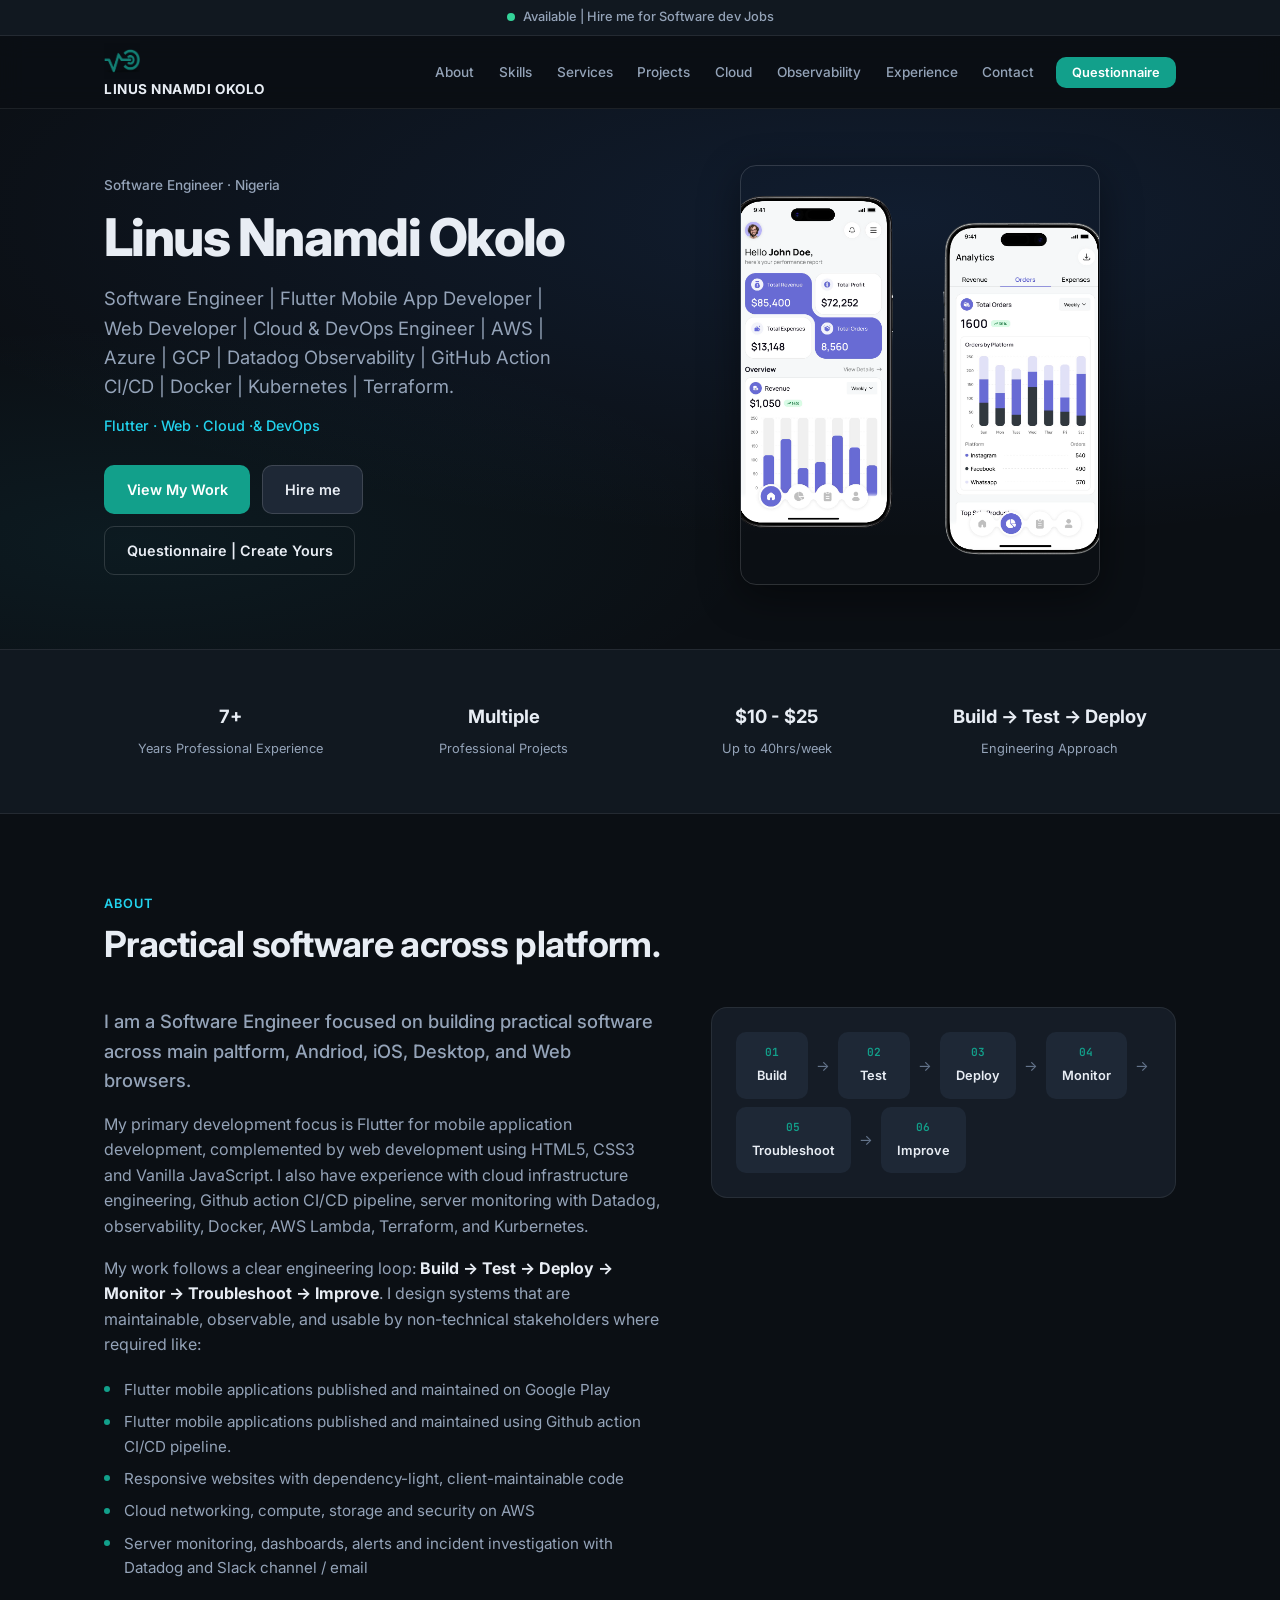
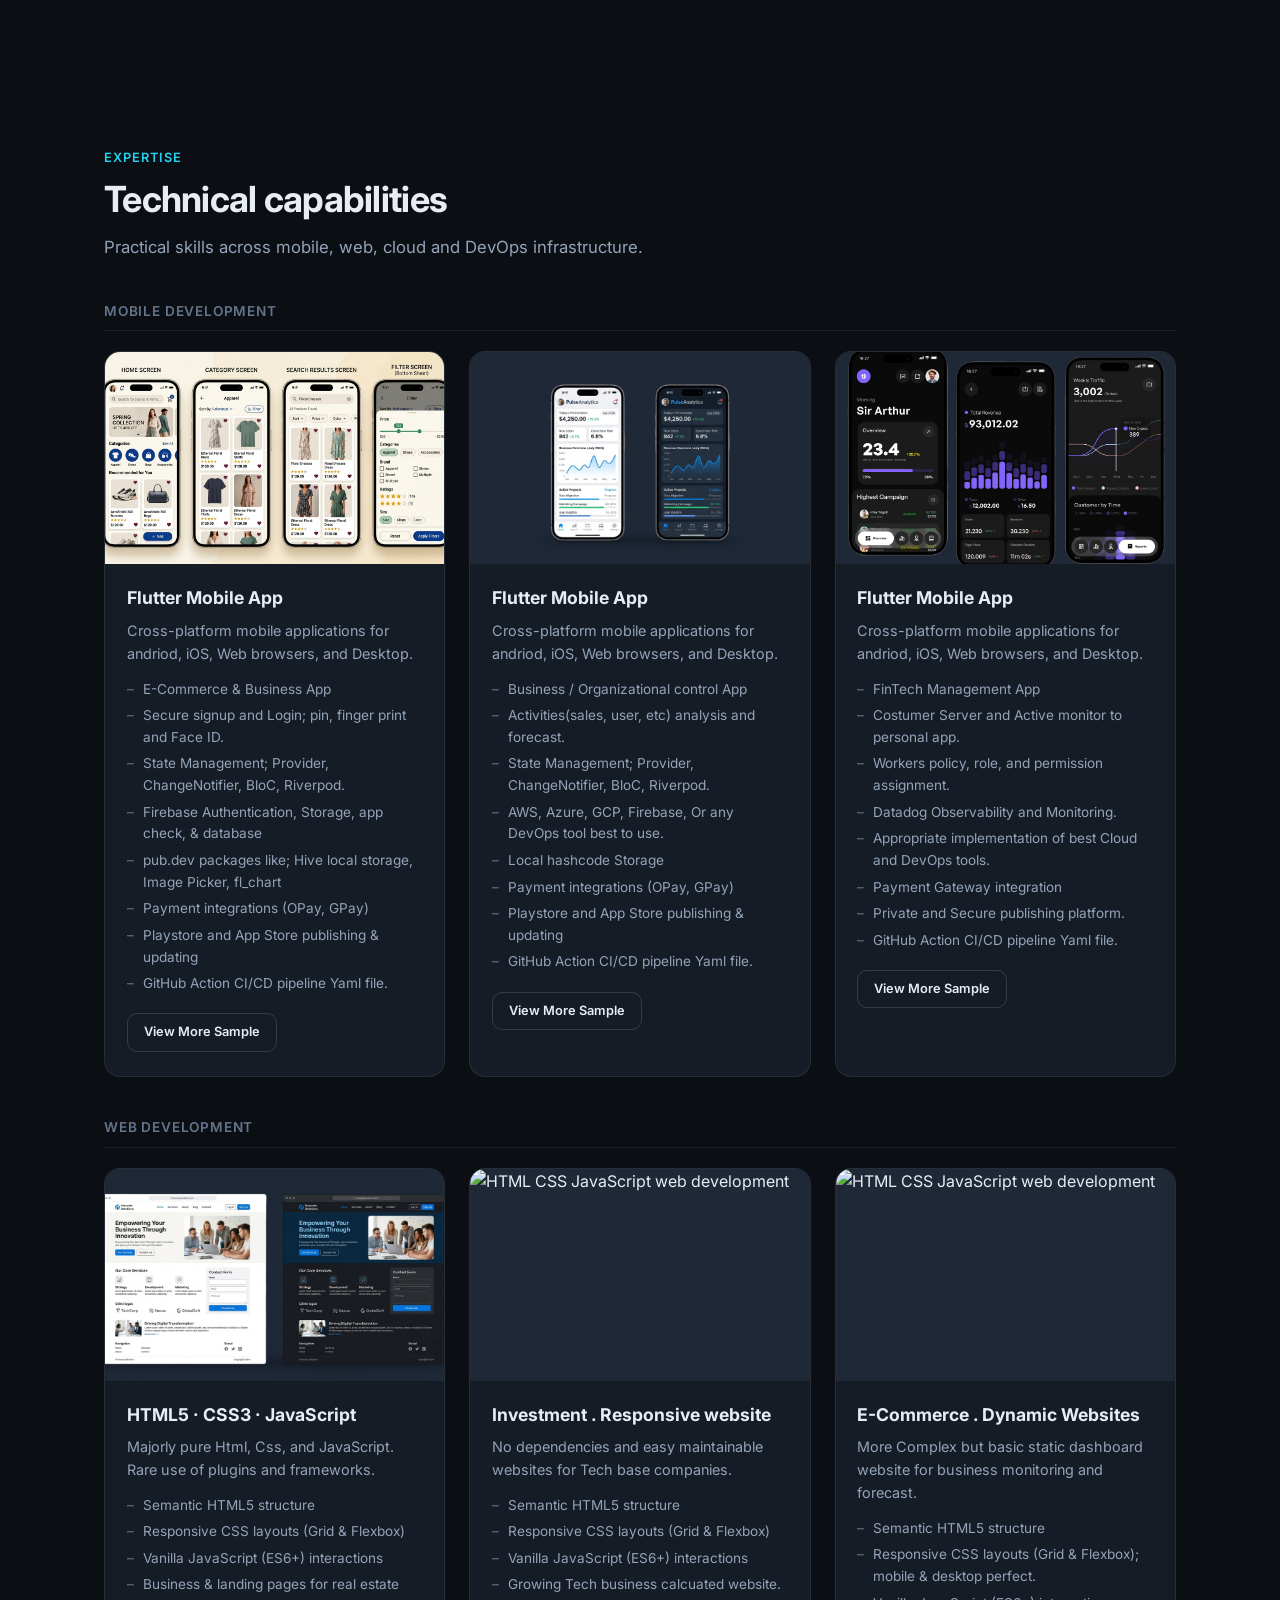
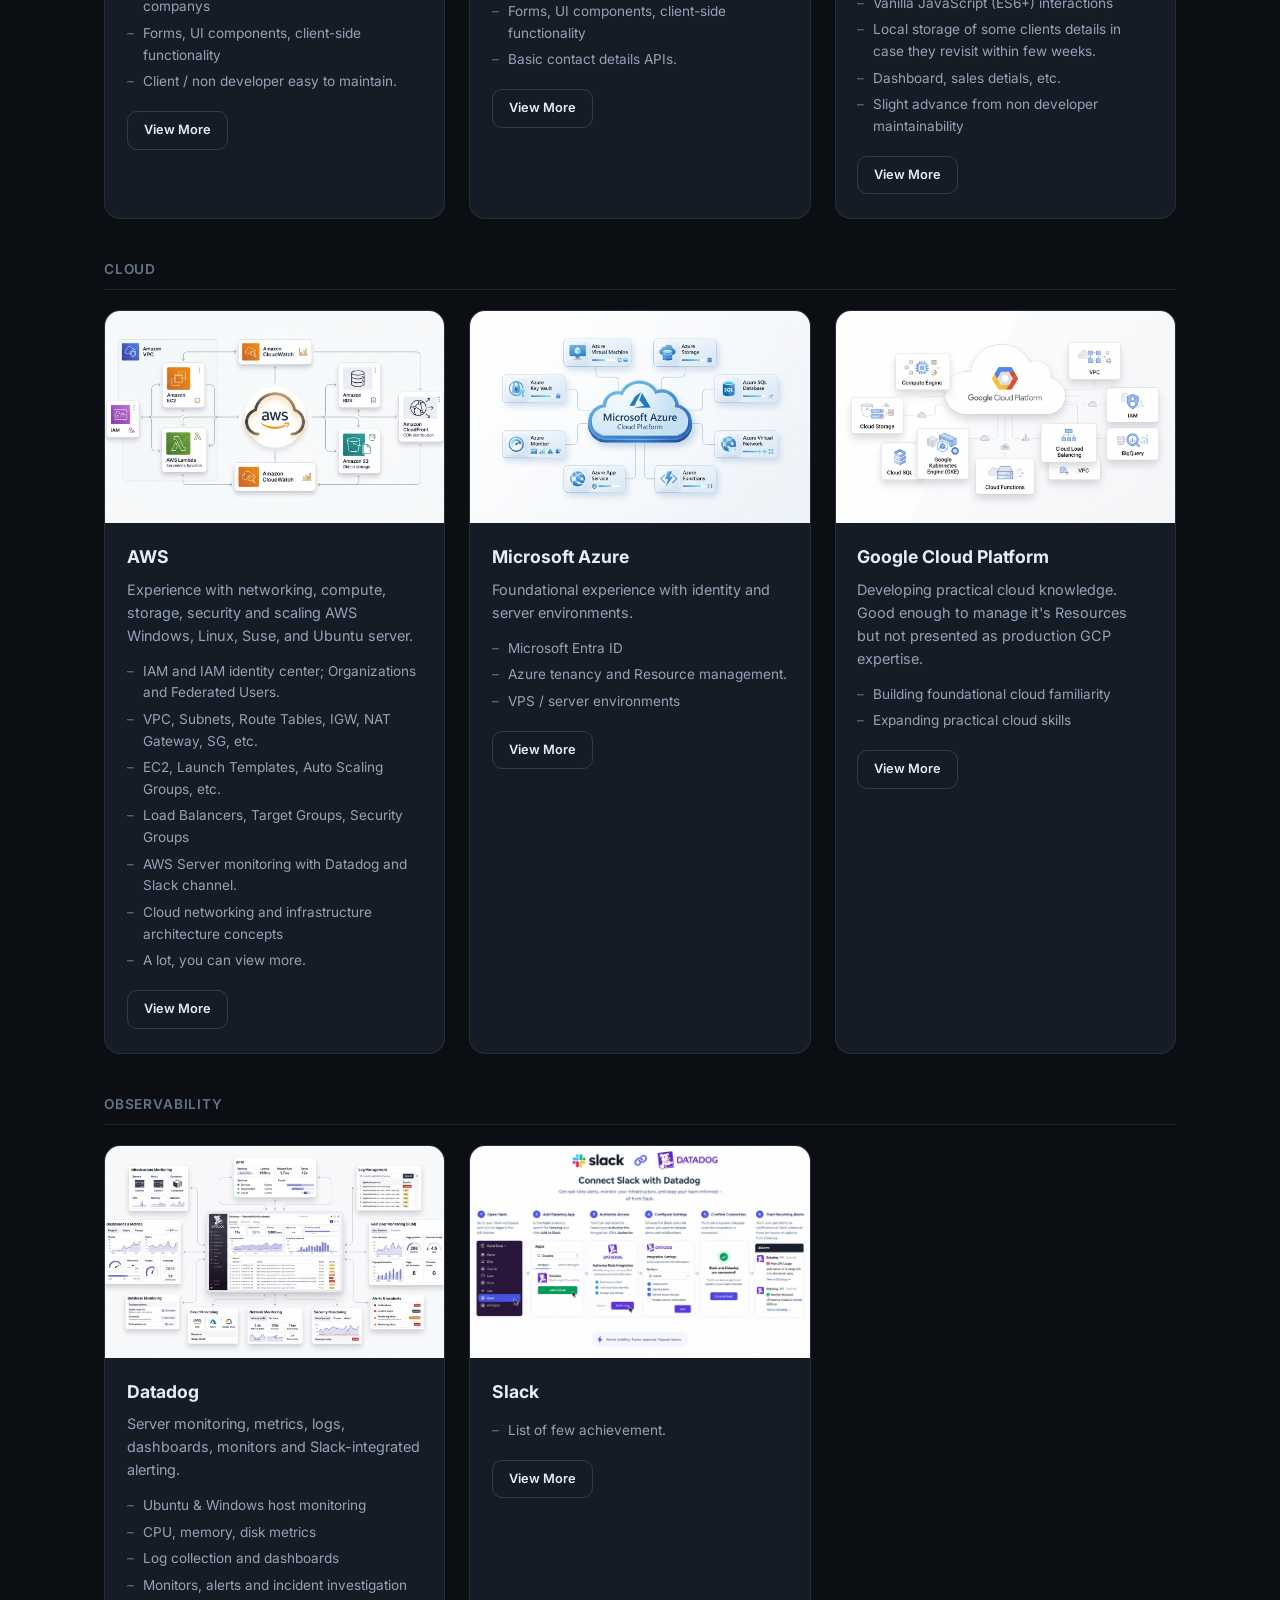
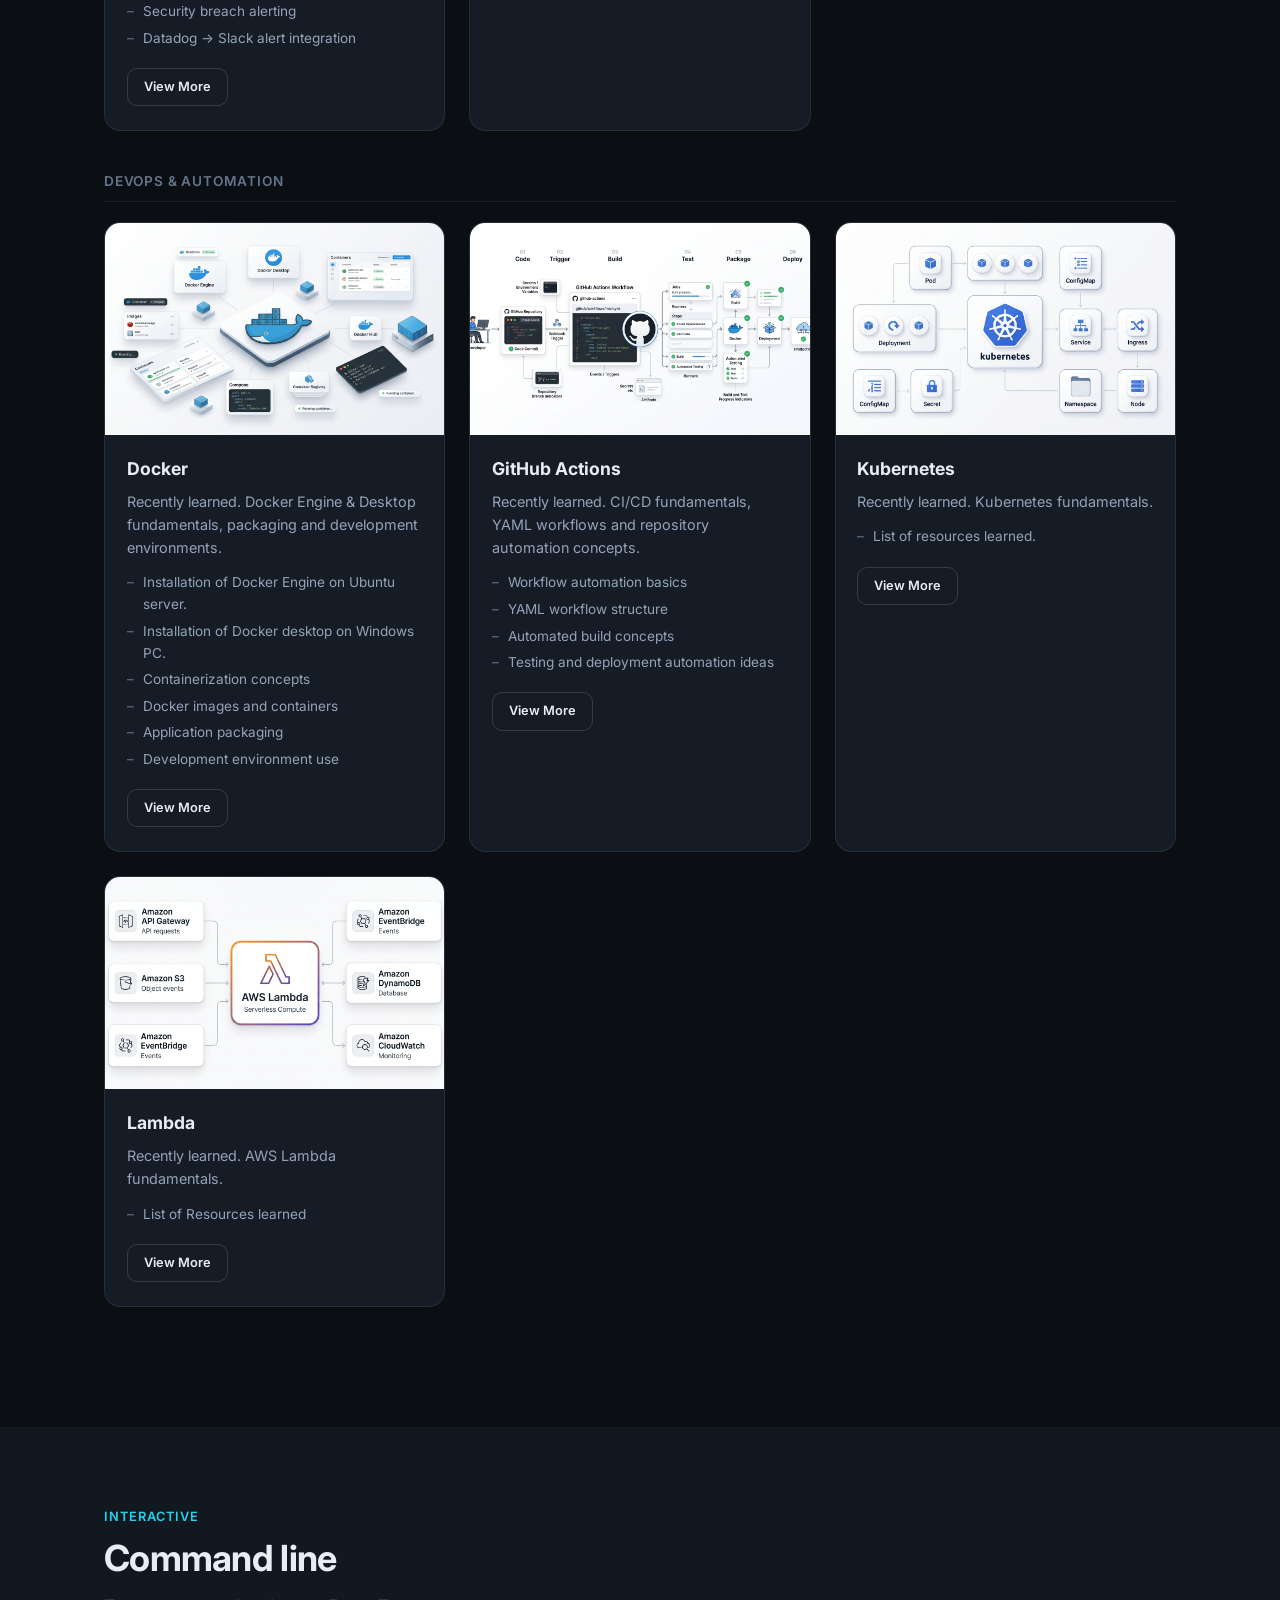
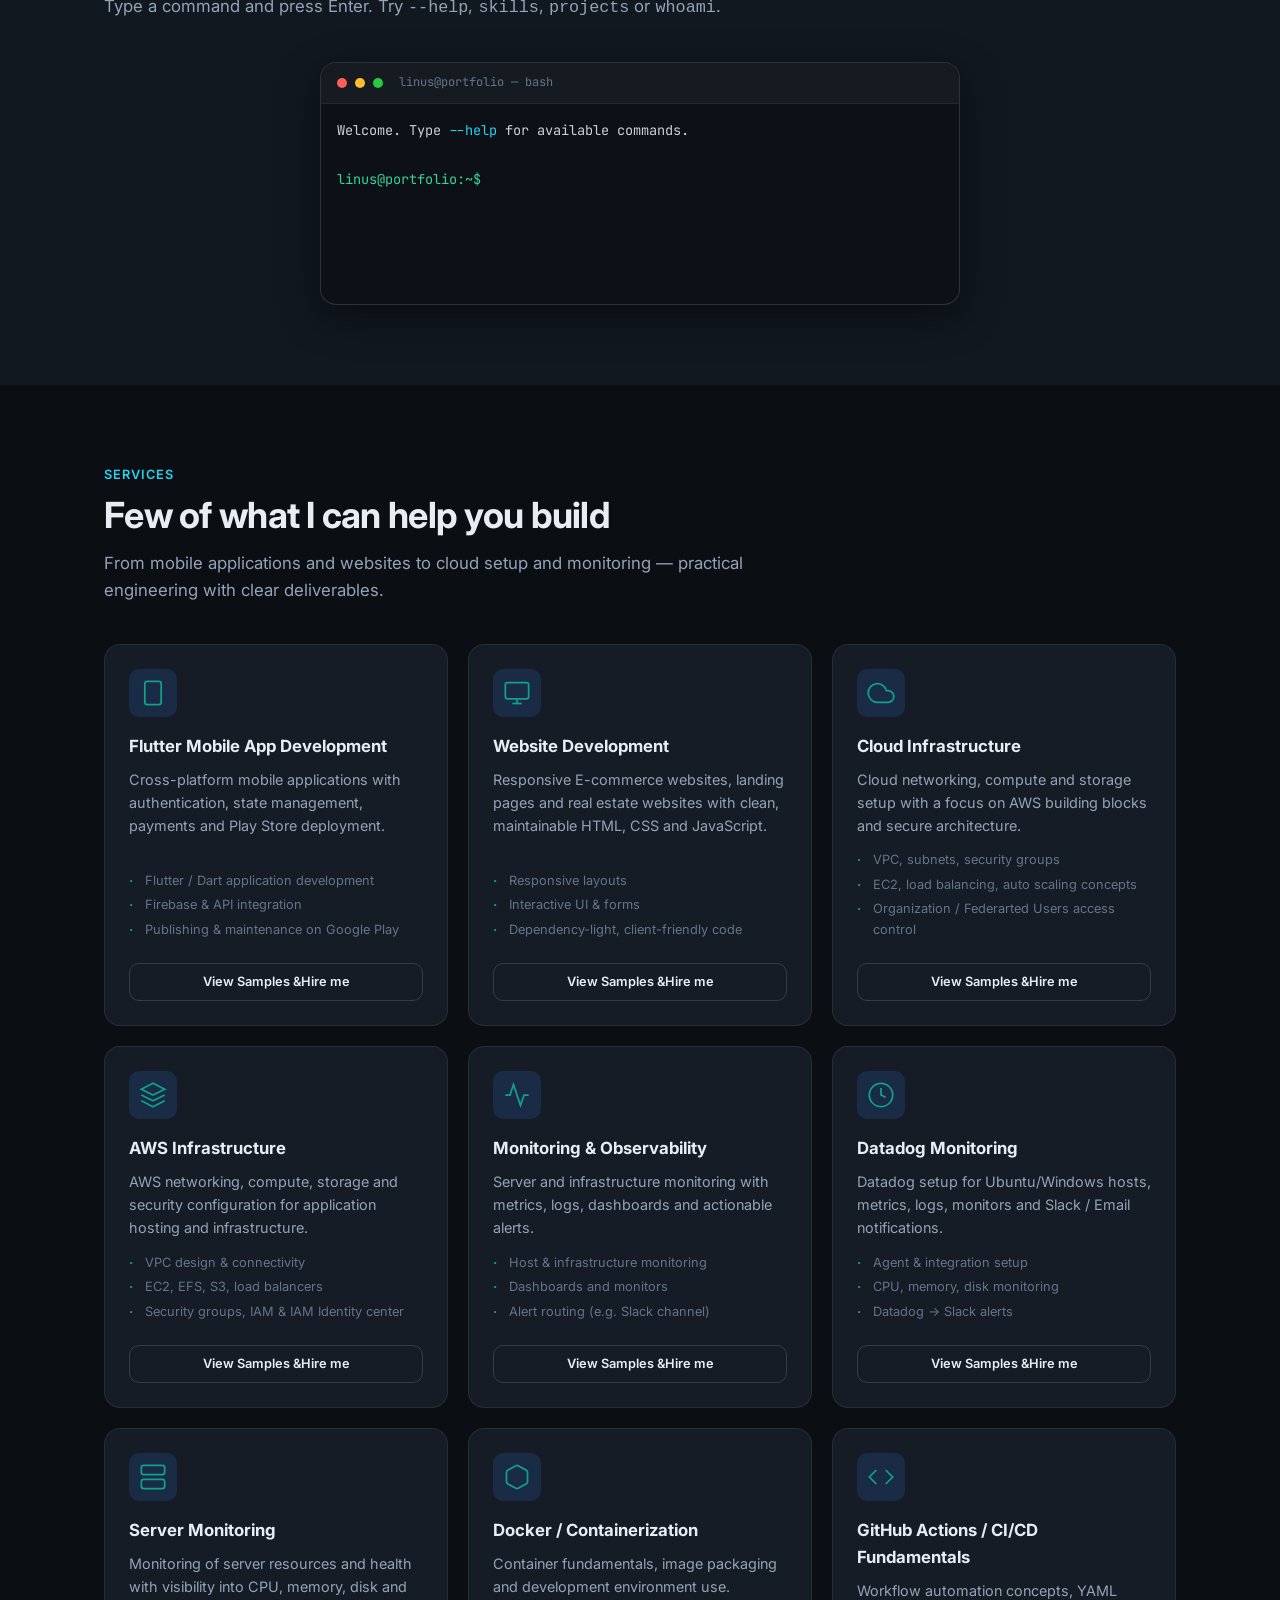
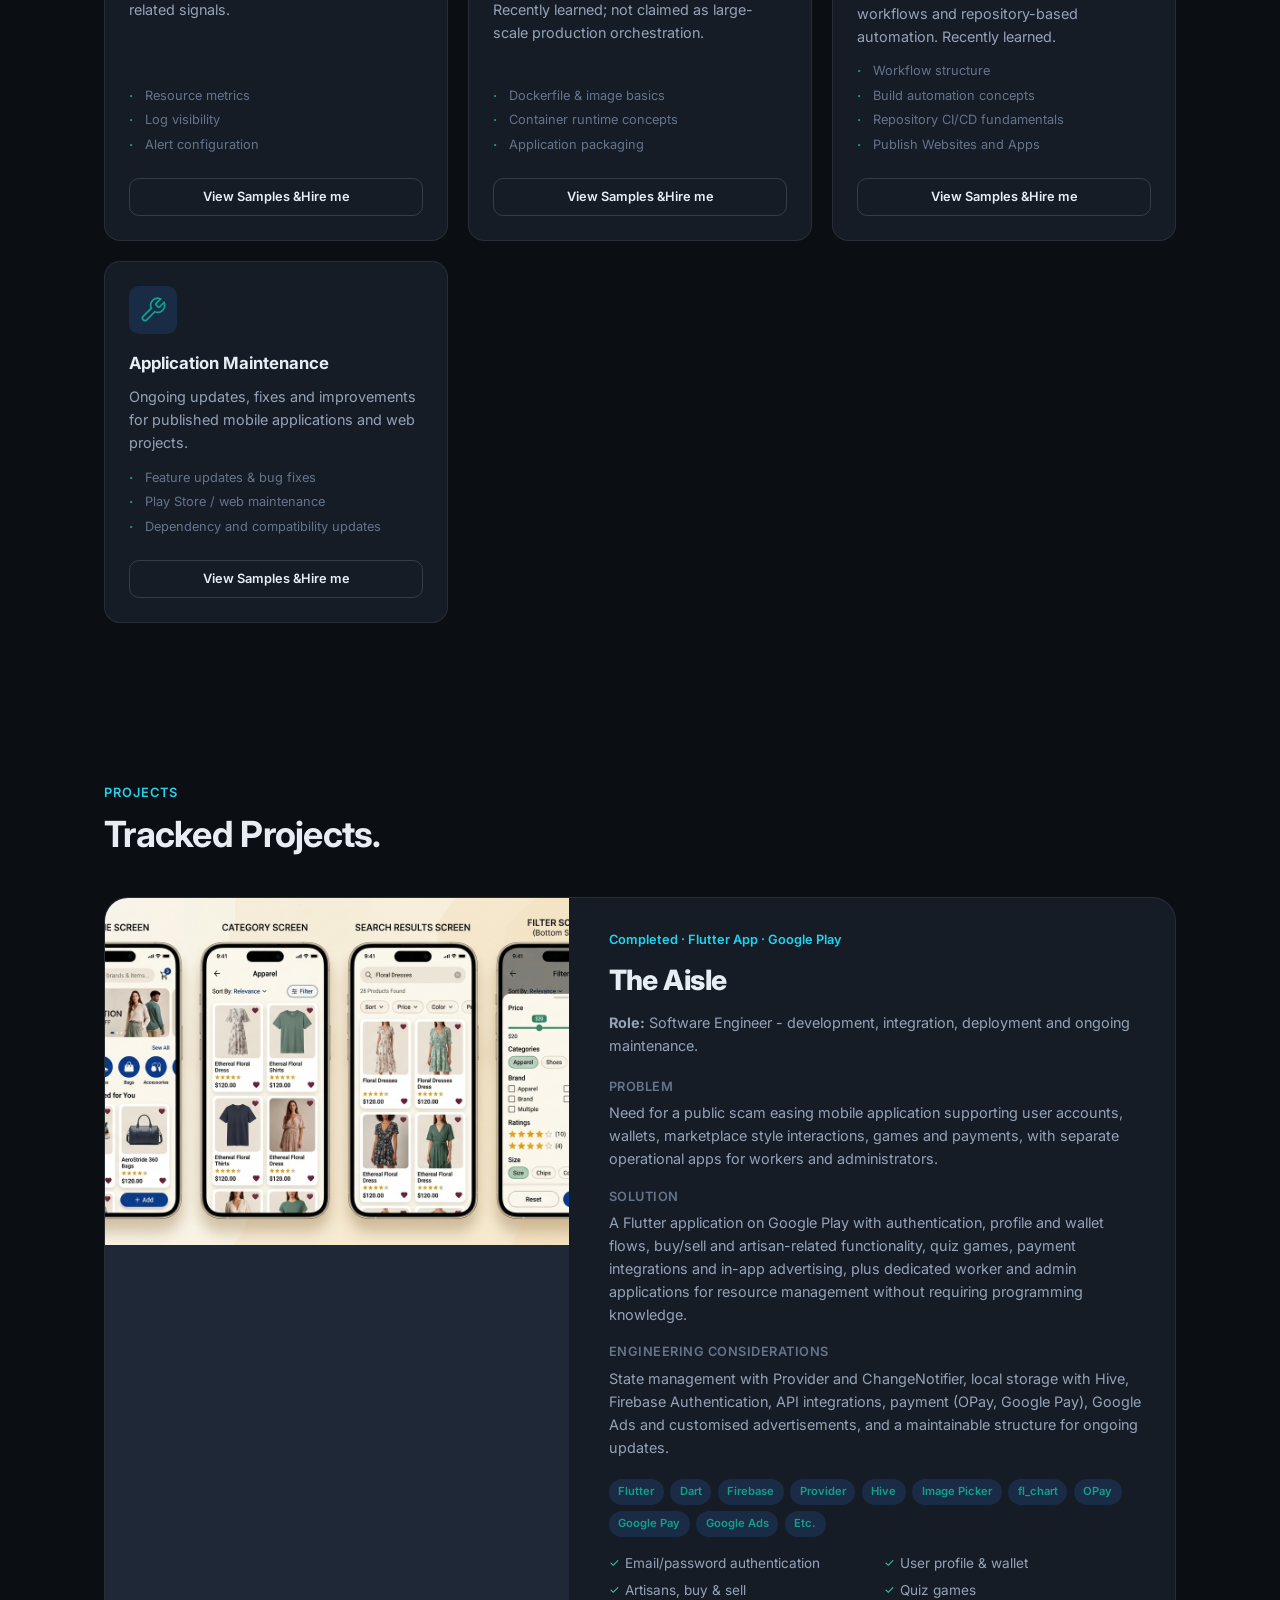
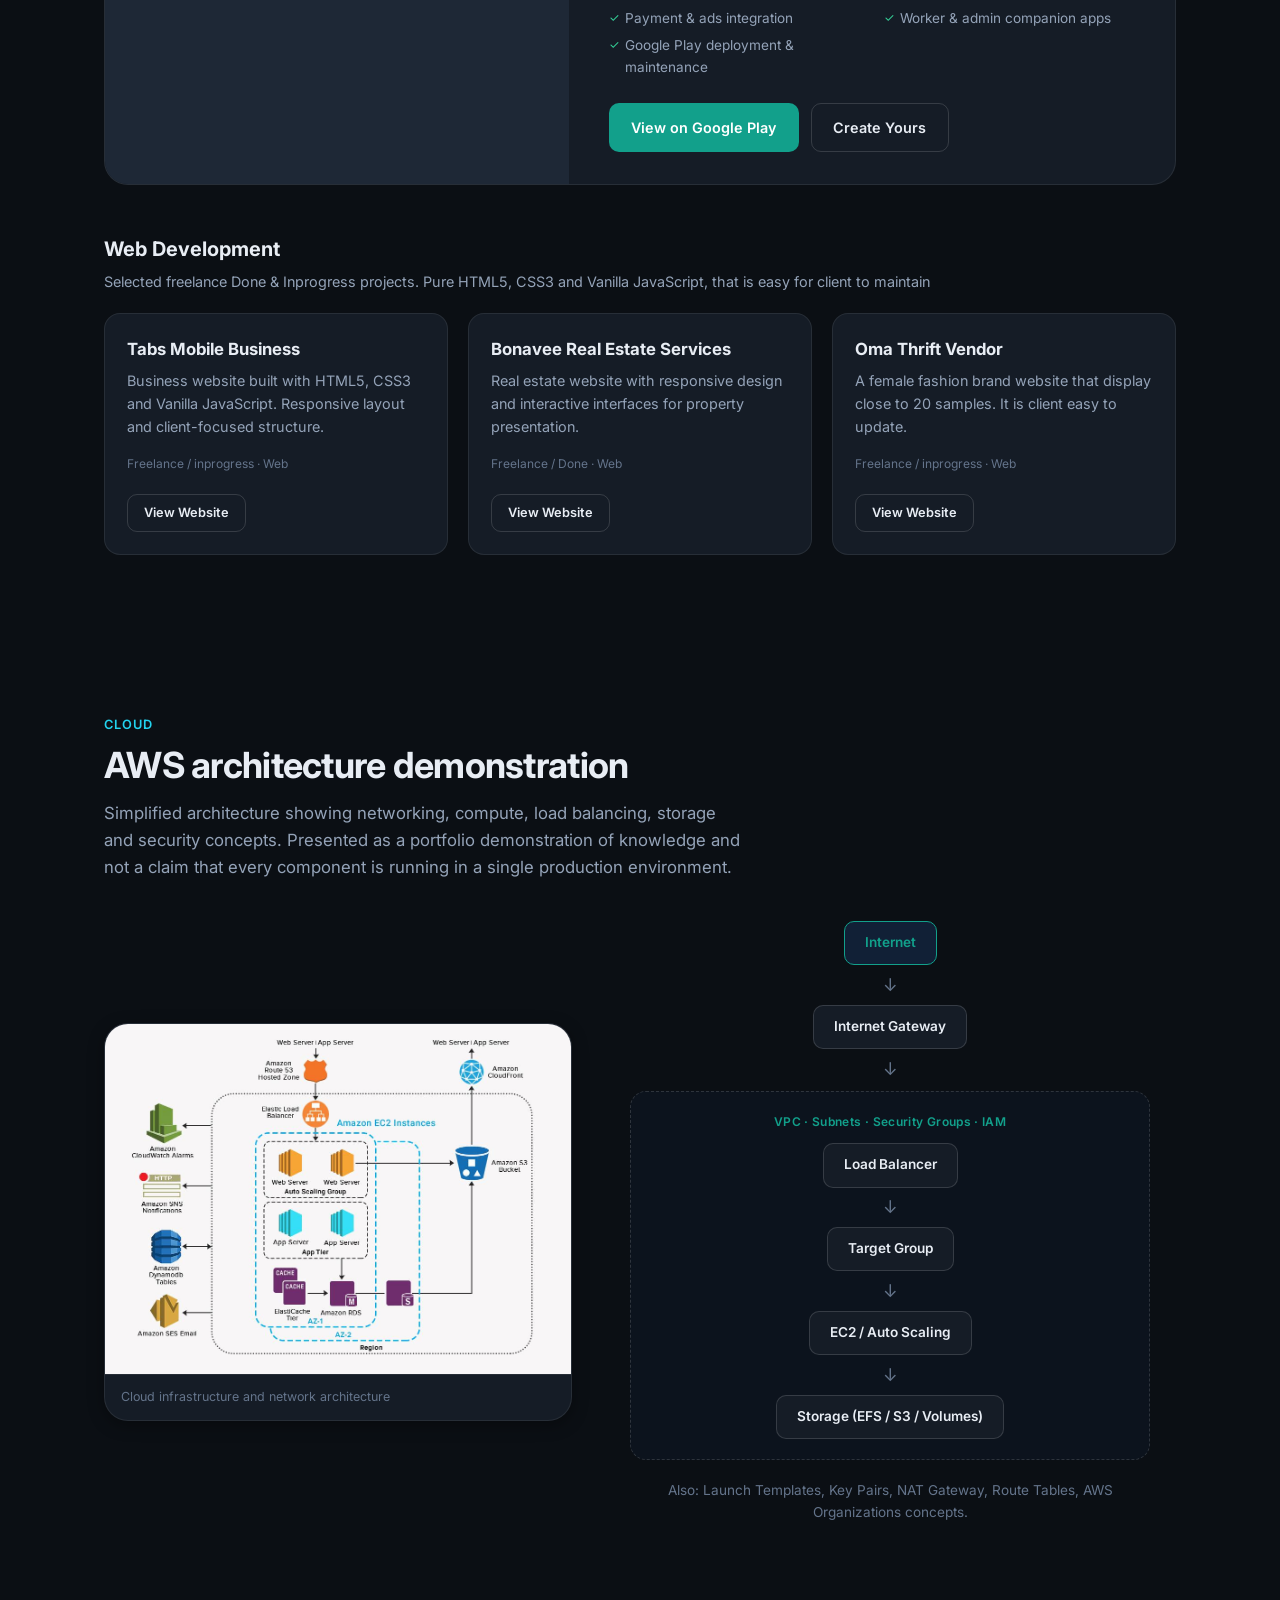
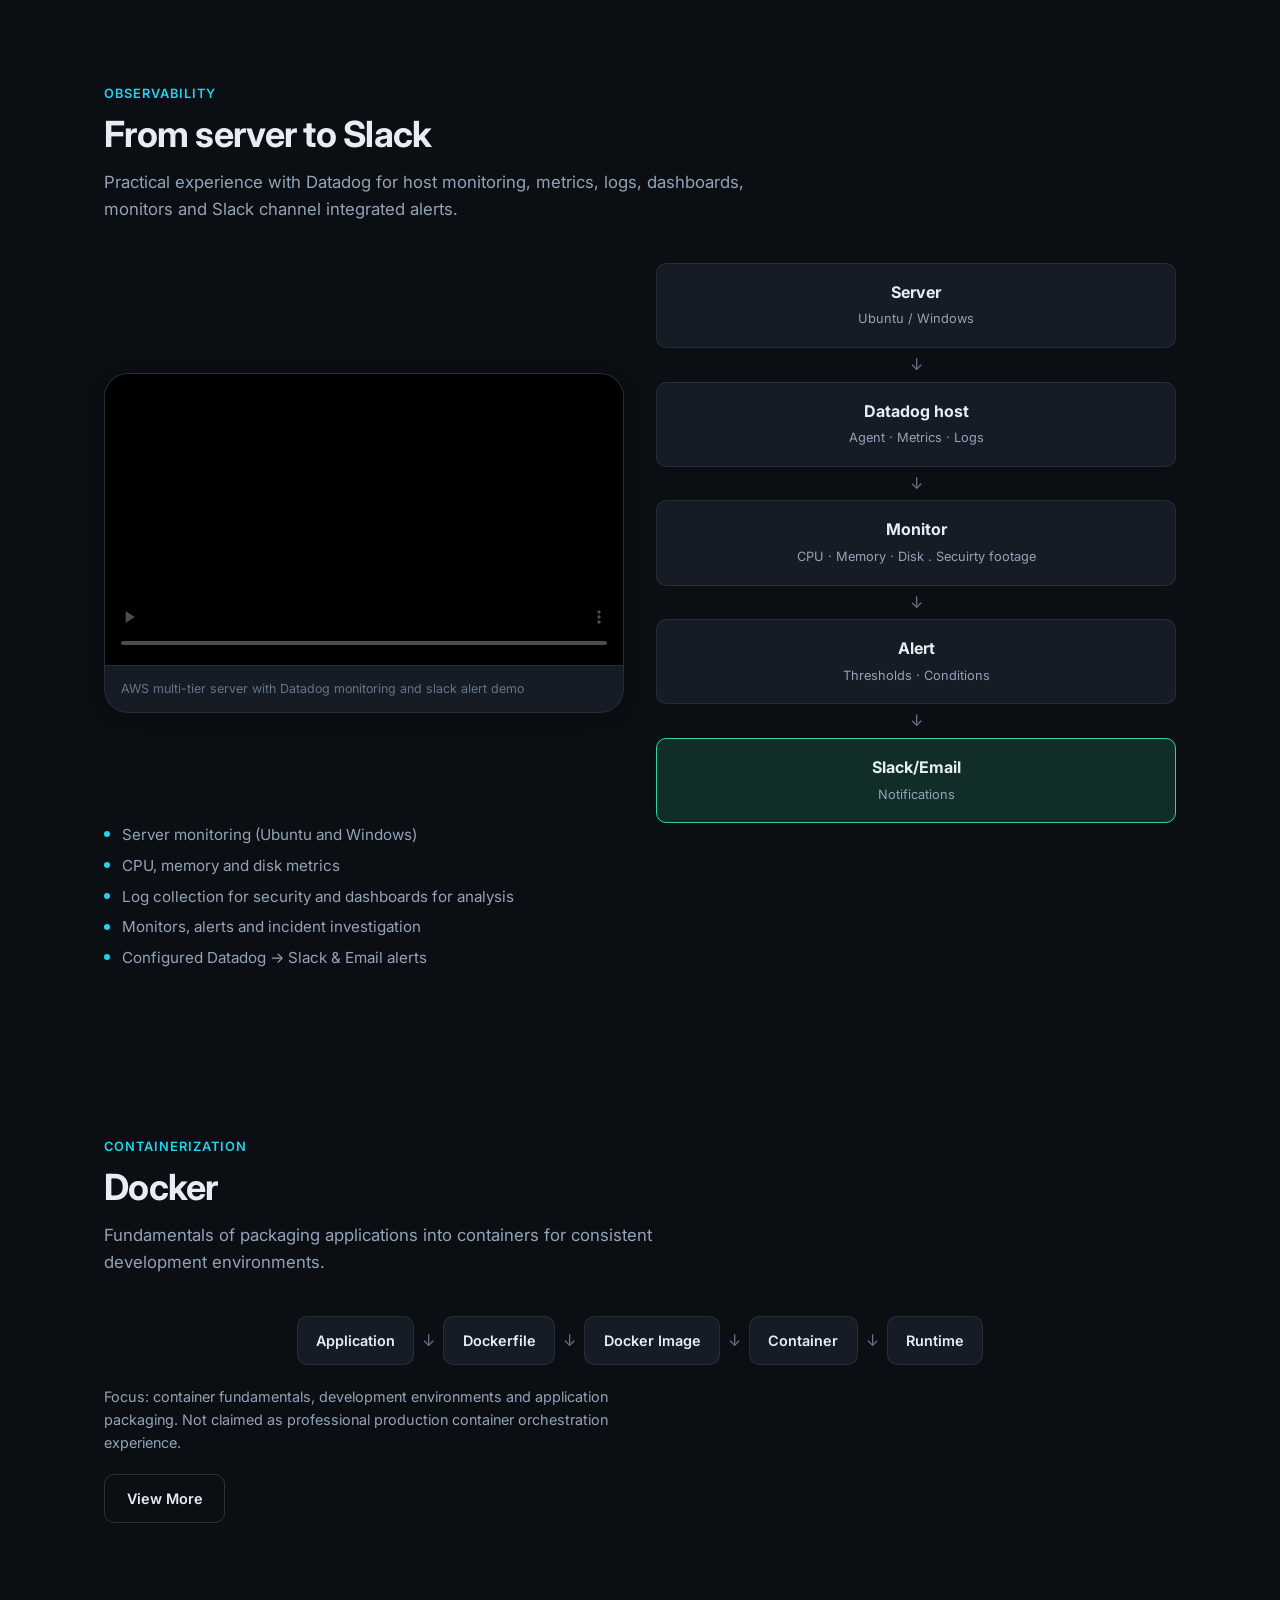
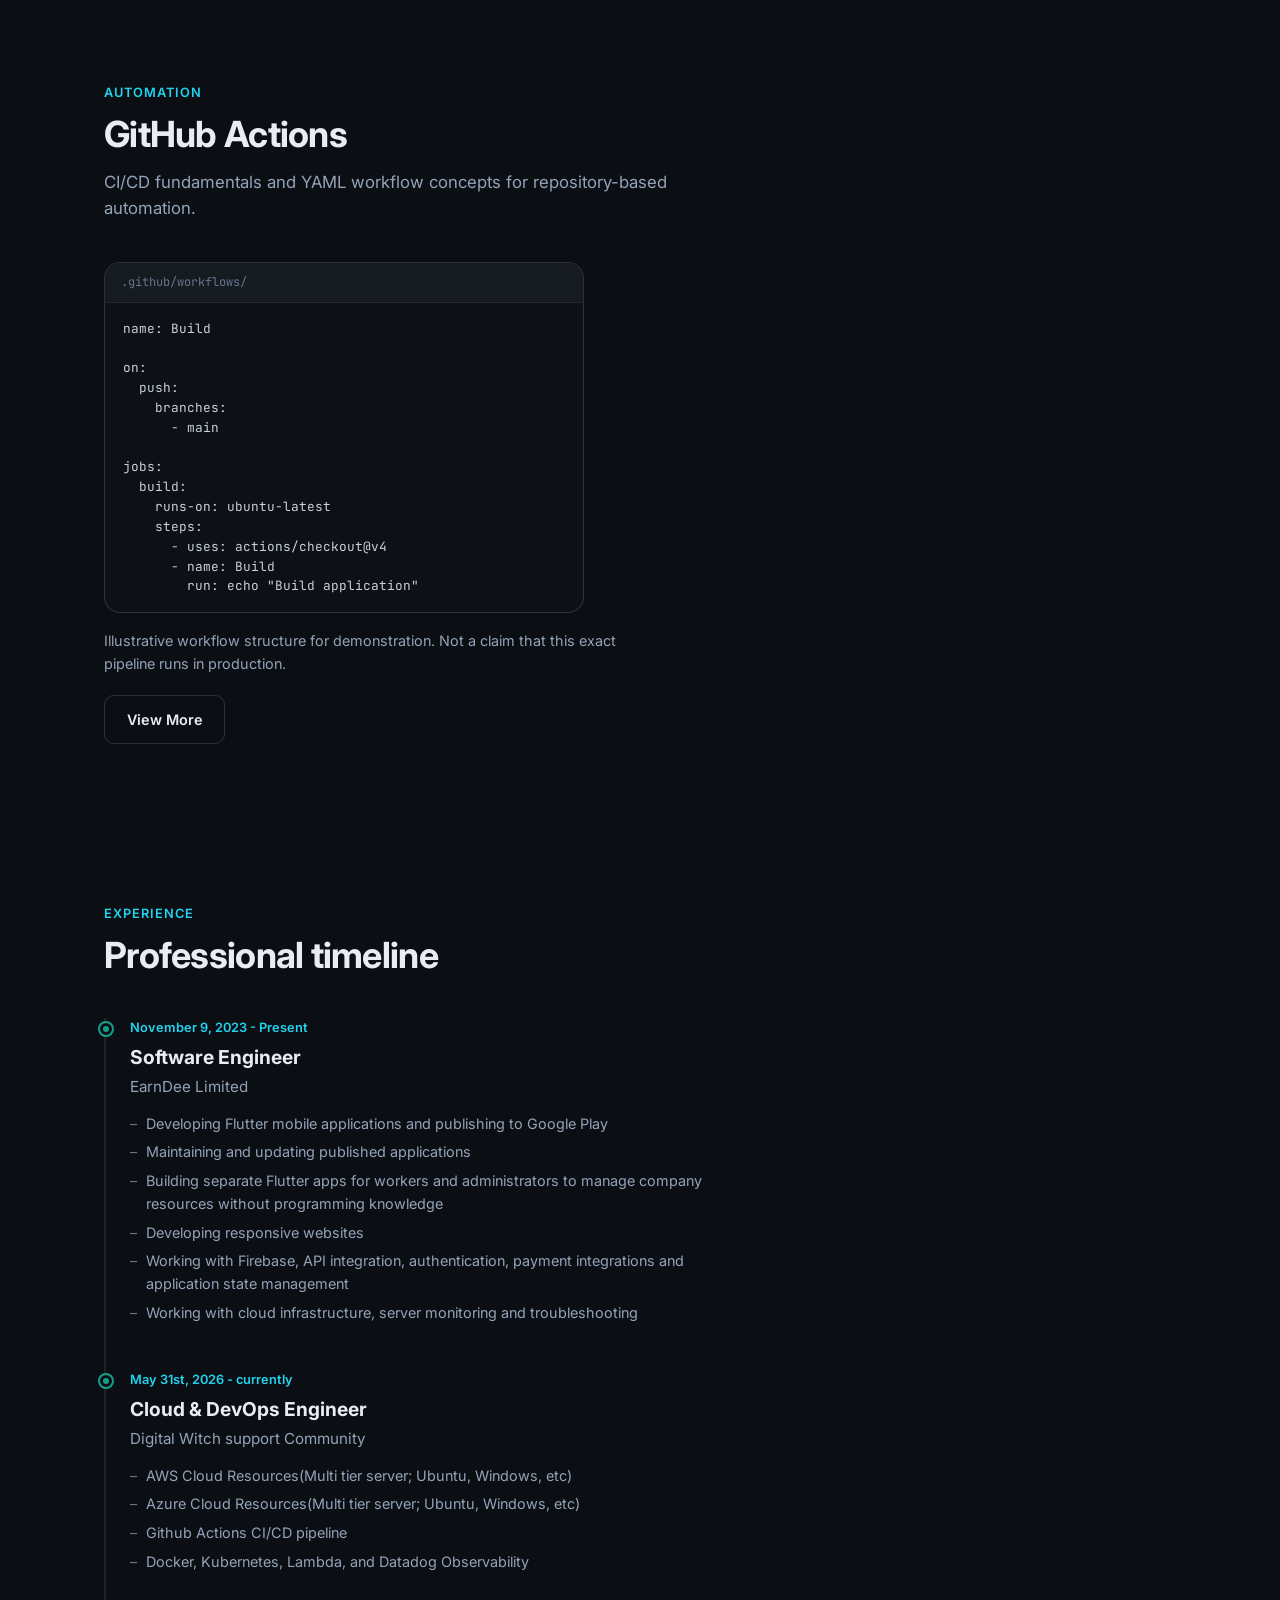
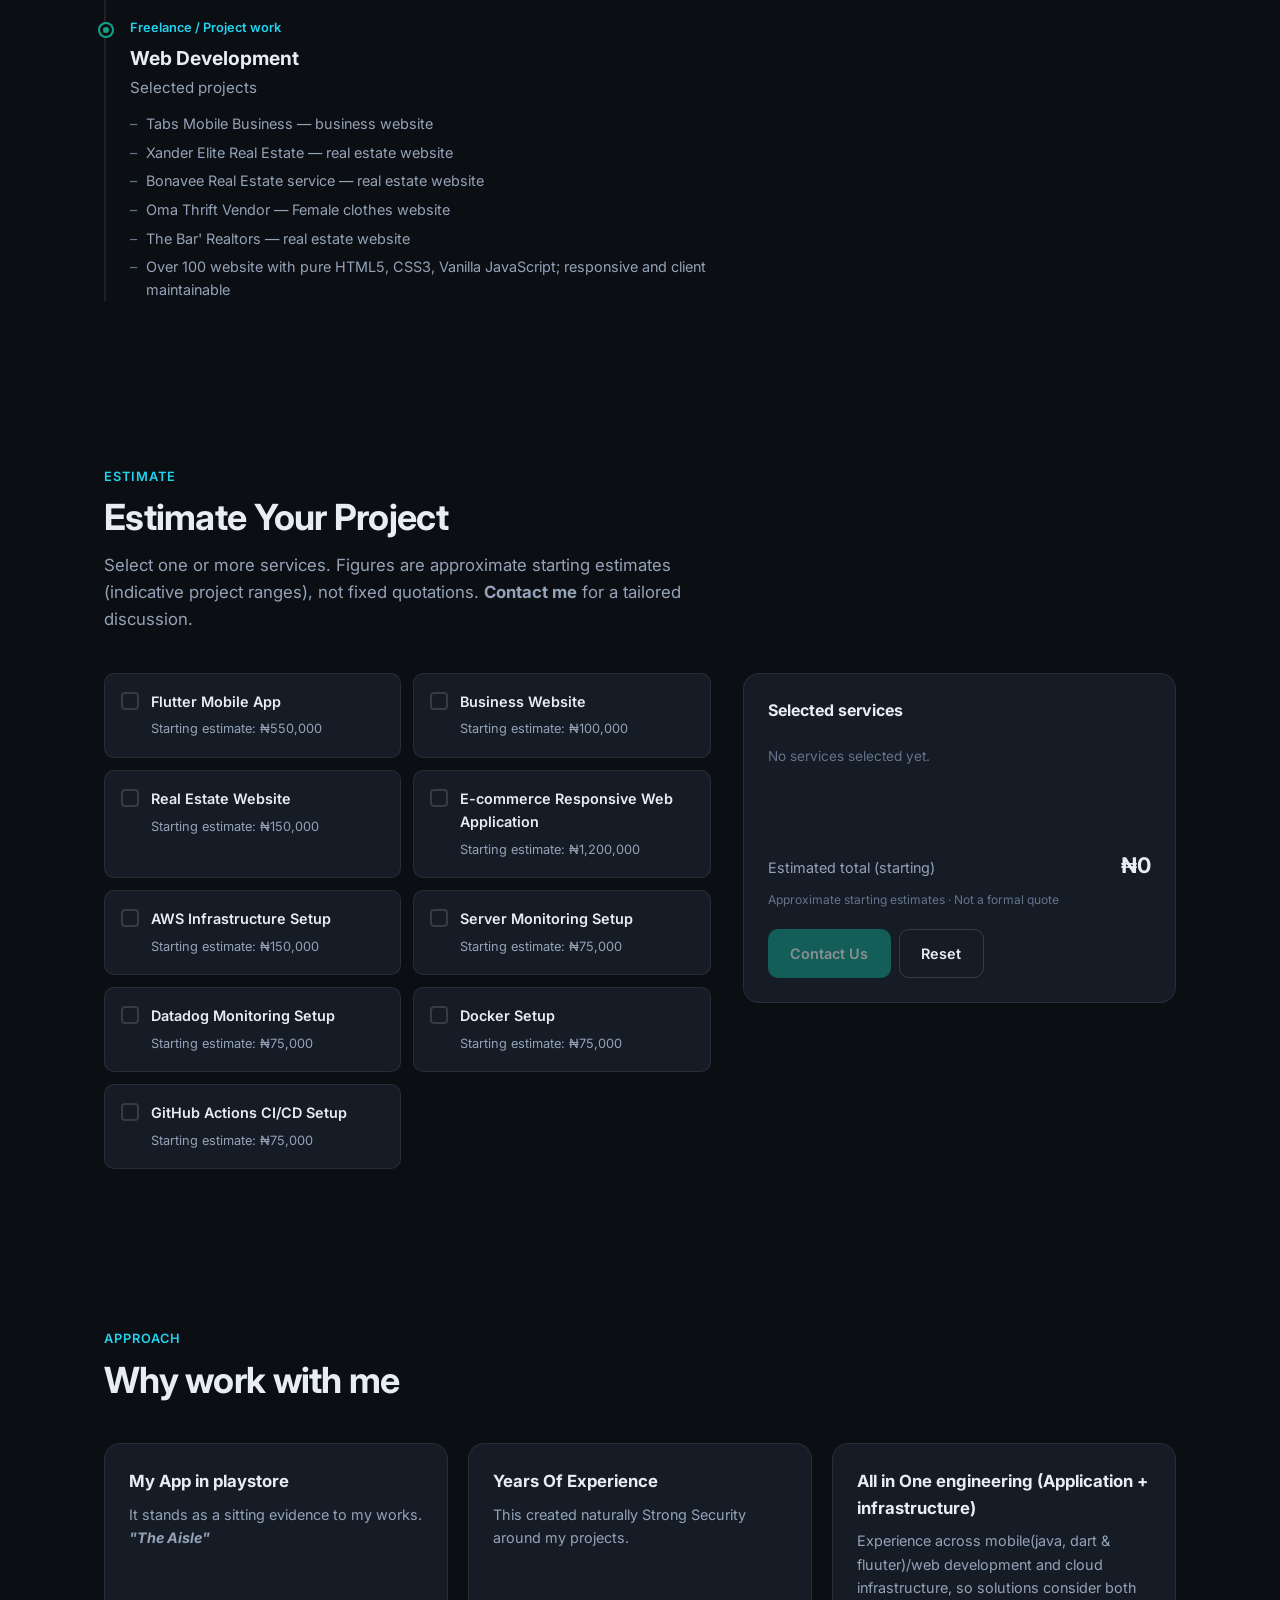
==== commit 1941ed98: "web images adding" ====
--- a/index.html
+++ b/index.html
@@ -31,7 +31,7 @@
   <!-- ========== ANNOUNCEMENT / AVAILABILITY BAR ========== -->
   <div class="availability-bar" role="status" aria-live="polite">
     <span class="availability-dot" aria-hidden="true"></span>
-    <span>Available | Hire me for Jobs</span>
+    <span>Available | Hire me for Software dev Jobs</span>
   </div>
 
   <!-- ========== NAVIGATION ========== -->
@@ -54,7 +54,7 @@
         <li><a href="#observability" class="nav-link">Observability</a></li>
         <li><a href="#experience" class="nav-link">Experience</a></li>
         <li><a href="#contact" class="nav-link">Contact</a></li>
-        <li><a href="home.html" class="nav-cta">Create Yours</a></li>
+        <li><a href="home.html" class="nav-cta">Questionnaire</a></li>
       </ul>
     </nav>
   </header>
@@ -70,7 +70,7 @@
             Software Engineer | Flutter Mobile App Developer | Web
             Developer | Cloud & DevOps Engineer | AWS | Azure | GCP
             | Datadog Observability | GitHub Action CI/CD | Docker
-            | Kubernetes | Lambda.
+            | Kubernetes | Terraform.
           </p>
           <p class="hero-tags">Flutter · Web · Cloud ·&amp; DevOps</p>
           <div class="hero-actions">
@@ -104,7 +104,7 @@
         </div>
         <div class="stat-card">
           <span class="stat-value">$10 - $25</span>
-          <span class="stat-label">Up to 30hrs/week</span>
+          <span class="stat-label">Up to 40hrs/week</span>
         </div>
         <div class="stat-card">
           <span class="stat-value">Build → Test → Deploy</span>
@@ -118,28 +118,29 @@
       <div class="container">
         <div class="section-header">
           <p class="section-eyebrow">About</p>
-          <h2 class="section-title">Practical software across the application and infrastructure layers</h2>
+          <h2 class="section-title">Practical software across platform.</h2>
         </div>
 
         <div class="about-grid">
           <div class="about-content">
             <p class="about-lead">
               I am a Software Engineer focused on building practical software across
-              the application and infrastructure layers.
+              main paltform, Andriod, iOS, Desktop, and Web browsers.
             </p>
             <p>
-              My primary development focus is Flutter and mobile application development,
+              My primary development focus is Flutter for mobile application development,
               complemented by web development using HTML5, CSS3 and Vanilla JavaScript.
-              I also have experience with cloud infrastructure engineering,
-              server monitoring with Datadog, observability, Docker, AWS Lambda and Kurbernetes.
+              I also have experience with cloud infrastructure engineering, Github action CI/CD pipeline,
+              server monitoring with Datadog, observability, Docker, AWS Lambda, Terraform, and Kurbernetes.
             </p>
             <p>
               My work follows a clear engineering loop: <strong>Build → Test → Deploy → Monitor →
-                Troubleshoot → Improve</strong>. I design systems that are maintainable,
+              Troubleshoot → Improve</strong>. I design systems that are maintainable,
               observable, and usable by non-technical stakeholders where required like:
             </p>
             <ul class="about-points">
               <li>Flutter mobile applications published and maintained on Google Play</li>
+              <li>Flutter mobile applications published and maintained using Github action CI/CD pipeline.</li>
               <li>Responsive websites with dependency-light, client-maintainable code</li>
               <li>Cloud networking, compute, storage and security on AWS</li>
               <li>Server monitoring, dashboards, alerts and incident investigation with
@@ -196,6 +197,7 @@
         </div>
 
         <div class="skills-categories">
+
           <!-- MOBILE -->
           <div class="skill-category">
             <h3 class="skill-category-title">Mobile Development</h3>
@@ -206,62 +208,70 @@
                   <img src="images/app/cartncartv.jpg" alt="Flutter Dashboard" loading="lazy" width="400" height="240">
                 </div>
                 <div class="skill-body">
-                  <h4 class="skill-name">Flutter & Firebase</h4>
+                  <h4 class="skill-name">Flutter Mobile App</h4>
                   <p class="skill-desc">
-                    Cross-platform mobile applications with production deployment and ongoing
-                    maintenance.
+                    Cross-platform mobile applications  for andriod, iOS, Web browsers, and
+                    Desktop.
                   </p>
                   <ul class="skill-list">
-                    <li>Dart language &amp; Flutter framework</li>
-                    <li>Provider / ChangeNotifier state management</li>
-                    <li>Firebase Authentication &amp; backend services</li>
-                    <li>Hive local storage, Image Picker</li>
+                    <li>E-Commerce &amp; Business App</li>
+                    <li>Secure signup and Login; pin, finger print and Face ID.</li>
+                    <li>State Management; Provider, ChangeNotifier, BloC, Riverpod.</li>
+                    <li>Firebase Authentication, Storage, app check, &amp; database</li>
+                    <li>pub.dev packages like; Hive local storage, Image Picker, fl_chart</li>
                     <li>Payment integrations (OPay, GPay)</li>
-                    <li>Playstore published &amp; updating</li>
-                  </ul>
-                  <a href="app/flutter/home.html" class="btn btn-sm btn-outline">View More</a>
-                </div>
-              </article>
-
-              <article class="skill-card">
-                <div class="skill-image">
-                  <img src="images/app/workmgd.jpg" alt="Firebase and mobile backend" loading="lazy" width="400"
-                    height="240">
-                </div>
-                <div class="skill-body">
-                  <h4 class="skill-name">Flutter, Firebase &amp; GCP</h4>
+                    <li>Playstore and App Store publishing &amp; updating</li>
+                    <li>GitHub Action CI/CD pipeline Yaml file.</li>
+                  </ul>
+                  <a href="app/flutter/home.html" class="btn btn-sm btn-outline">View More Sample</a>
+                </div>
+              </article>
+
+              <article class="skill-card">
+                <div class="skill-image">
+                  <img src="images/app/m_d_app.png" alt="Flutter Dashboard" loading="lazy" width="400" height="240">
+                </div>
+                <div class="skill-body">
+                  <h4 class="skill-name">Flutter Mobile App</h4>
                   <p class="skill-desc">
-                    Cross-platform, authentication, and remote business analysis.
+                    Cross-platform mobile applications  for andriod, iOS, Web browsers, and
+                    Desktop.
                   </p>
                   <ul class="skill-list">
-                    <li>Firebase Authentication (email/password)</li>
-                    <li>Cloud data storage for business forecast, product best selling days</li>
-                    <li>User profiles and application data flows</li>
-                    <li>Support for web &amp; mobile backend needs</li>
-                    <li>Low cost with maximum business &amp; Ai backend supports</li>
-                  </ul>
-                  <a href="app/flutter/home.html" class="btn btn-sm btn-outline">View More</a>
-                </div>
-              </article>
-
-              <article class="skill-card">
-                <div class="skill-image">
-                  <img src="images/app/dark_dashb.png" alt="Firebase and mobile backend" loading="lazy" width="400"
-                    height="240">
-                </div>
-                <div class="skill-body">
-                  <h4 class="skill-name">Flutter, Firebase &amp; AWS</h4>
+                    <li>Business / Organizational control App</li>
+                    <li>Activities(sales, user, etc) analysis and forecast.</li>
+                    <li>State Management; Provider, ChangeNotifier, BloC, Riverpod.</li>
+                    <li>AWS, Azure, GCP, Firebase, Or any DevOps tool best to use.</li>
+                    <li>Local hashcode Storage</li>
+                    <li>Payment integrations (OPay, GPay)</li>
+                    <li>Playstore and App Store publishing &amp; updating</li>
+                    <li>GitHub Action CI/CD pipeline Yaml file.</li>
+                  </ul>
+                  <a href="app/flutter/home.html" class="btn btn-sm btn-outline">View More Sample</a>
+                </div>
+              </article>
+
+              <article class="skill-card">
+                <div class="skill-image">
+                  <img src="images/app/analysis.png" alt="Flutter Dashboard" loading="lazy" width="400" height="240">
+                </div>
+                <div class="skill-body">
+                  <h4 class="skill-name">Flutter Mobile App</h4>
                   <p class="skill-desc">
-                    AWS multi-tier ubuntu server backend based app. S3 and auto scaling group managed.
+                    Cross-platform mobile applications  for andriod, iOS, Web browsers, and
+                    Desktop.
                   </p>
                   <ul class="skill-list">
-                    <li>Firebase Authentication (email/password)</li>
-                    <li>Flutter, Firebase &amp; Cloud API business tools integrations</li>
-                    <li>User profiles and application data flows</li>
-                    <li>Supporting large web &amp; mobile backend needs</li>
-                    <li>Uses ECR for professional backend analysis tools</li>
-                  </ul>
-                  <a href="app/flutter/home.html" class="btn btn-sm btn-outline">View More</a>
+                    <li>FinTech Management App</li>
+                    <li>Costumer Server and Active monitor to personal app.</li>
+                    <li>Workers policy, role, and permission assignment.</li>
+                    <li>Datadog Observability and Monitoring.</li>
+                    <li>Appropriate implementation of best Cloud and DevOps tools.</li>
+                    <li>Payment Gateway integration</li>
+                    <li>Private and Secure publishing platform.</li>
+                    <li>GitHub Action CI/CD pipeline Yaml file.</li>
+                  </ul>
+                  <a href="app/flutter/home.html" class="btn btn-sm btn-outline">View More Sample</a>
                 </div>
               </article>
             </div>
@@ -274,13 +284,13 @@
 
               <article class="skill-card">
                 <div class="skill-image">
-                  <img src="images/realestate.png" alt="HTML CSS JavaScript web development" loading="lazy" width="400"
+                  <img src="images/web/m_d_web.png" alt="HTML CSS JavaScript web development" loading="lazy" width="400"
                     height="240">
                 </div>
                 <div class="skill-body">
-                  <h4 class="skill-name">Static . HTML5 · CSS3 · JavaScript</h4>
+                  <h4 class="skill-name">HTML5 · CSS3 · JavaScript</h4>
                   <p class="skill-desc">
-                    A Beautiful static Real Estate website, which implements necesaary contact details.
+                    Majorly pure Html, Css, and JavaScript. Rare use of plugins and frameworks.
                   </p>
                   <ul class="skill-list">
                     <li>Semantic HTML5 structure</li>
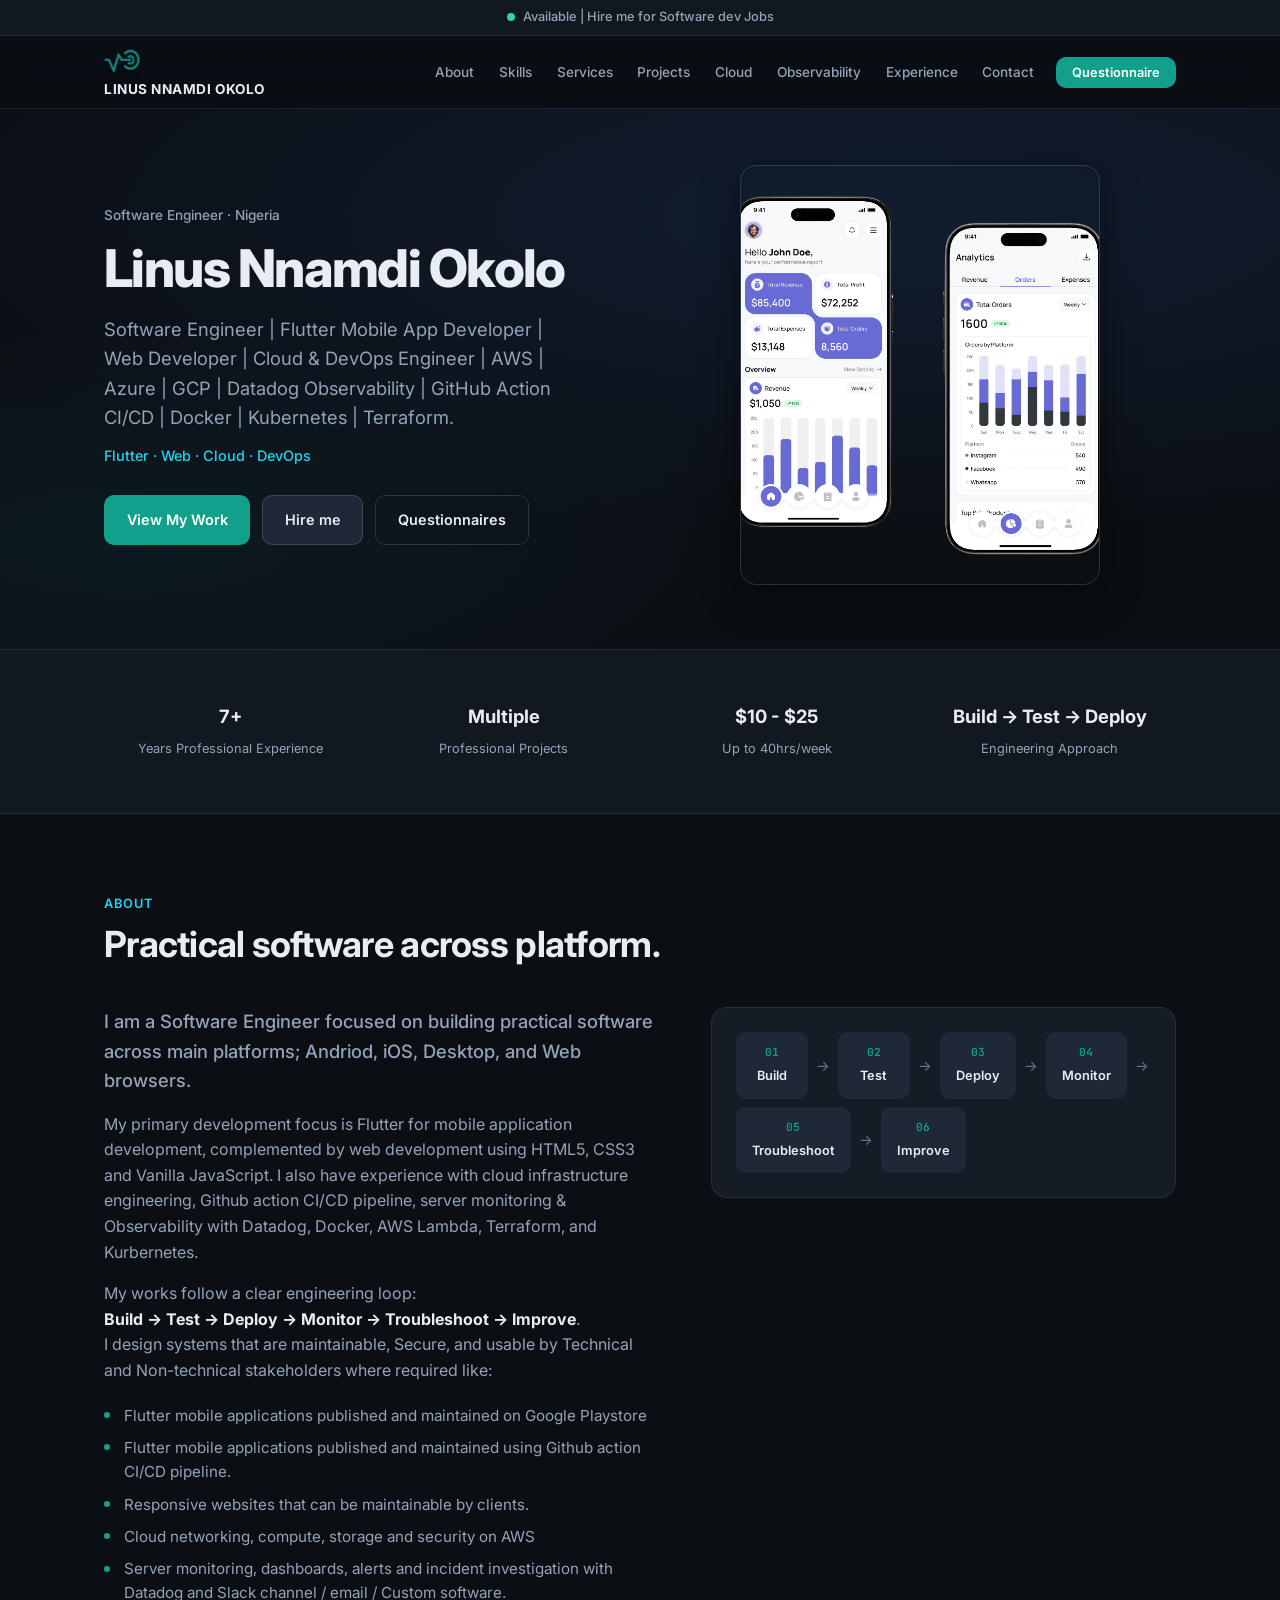
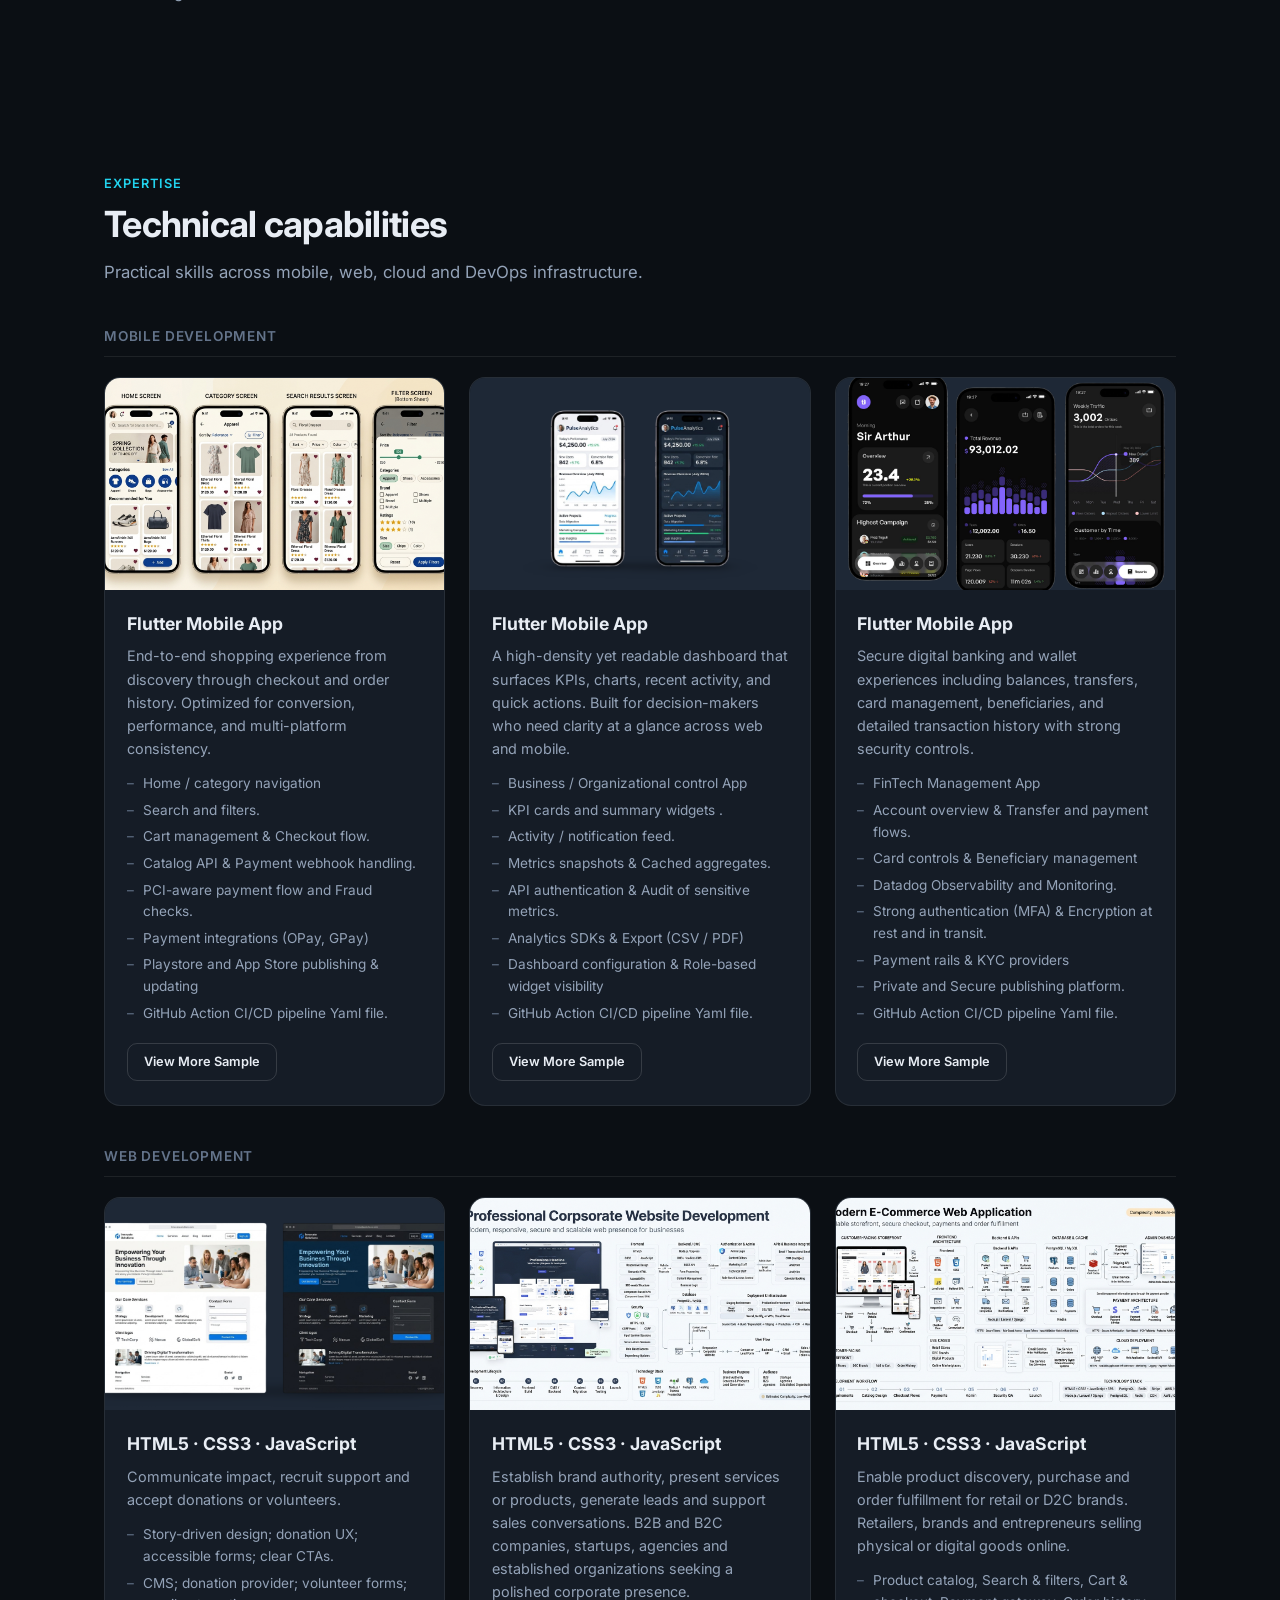
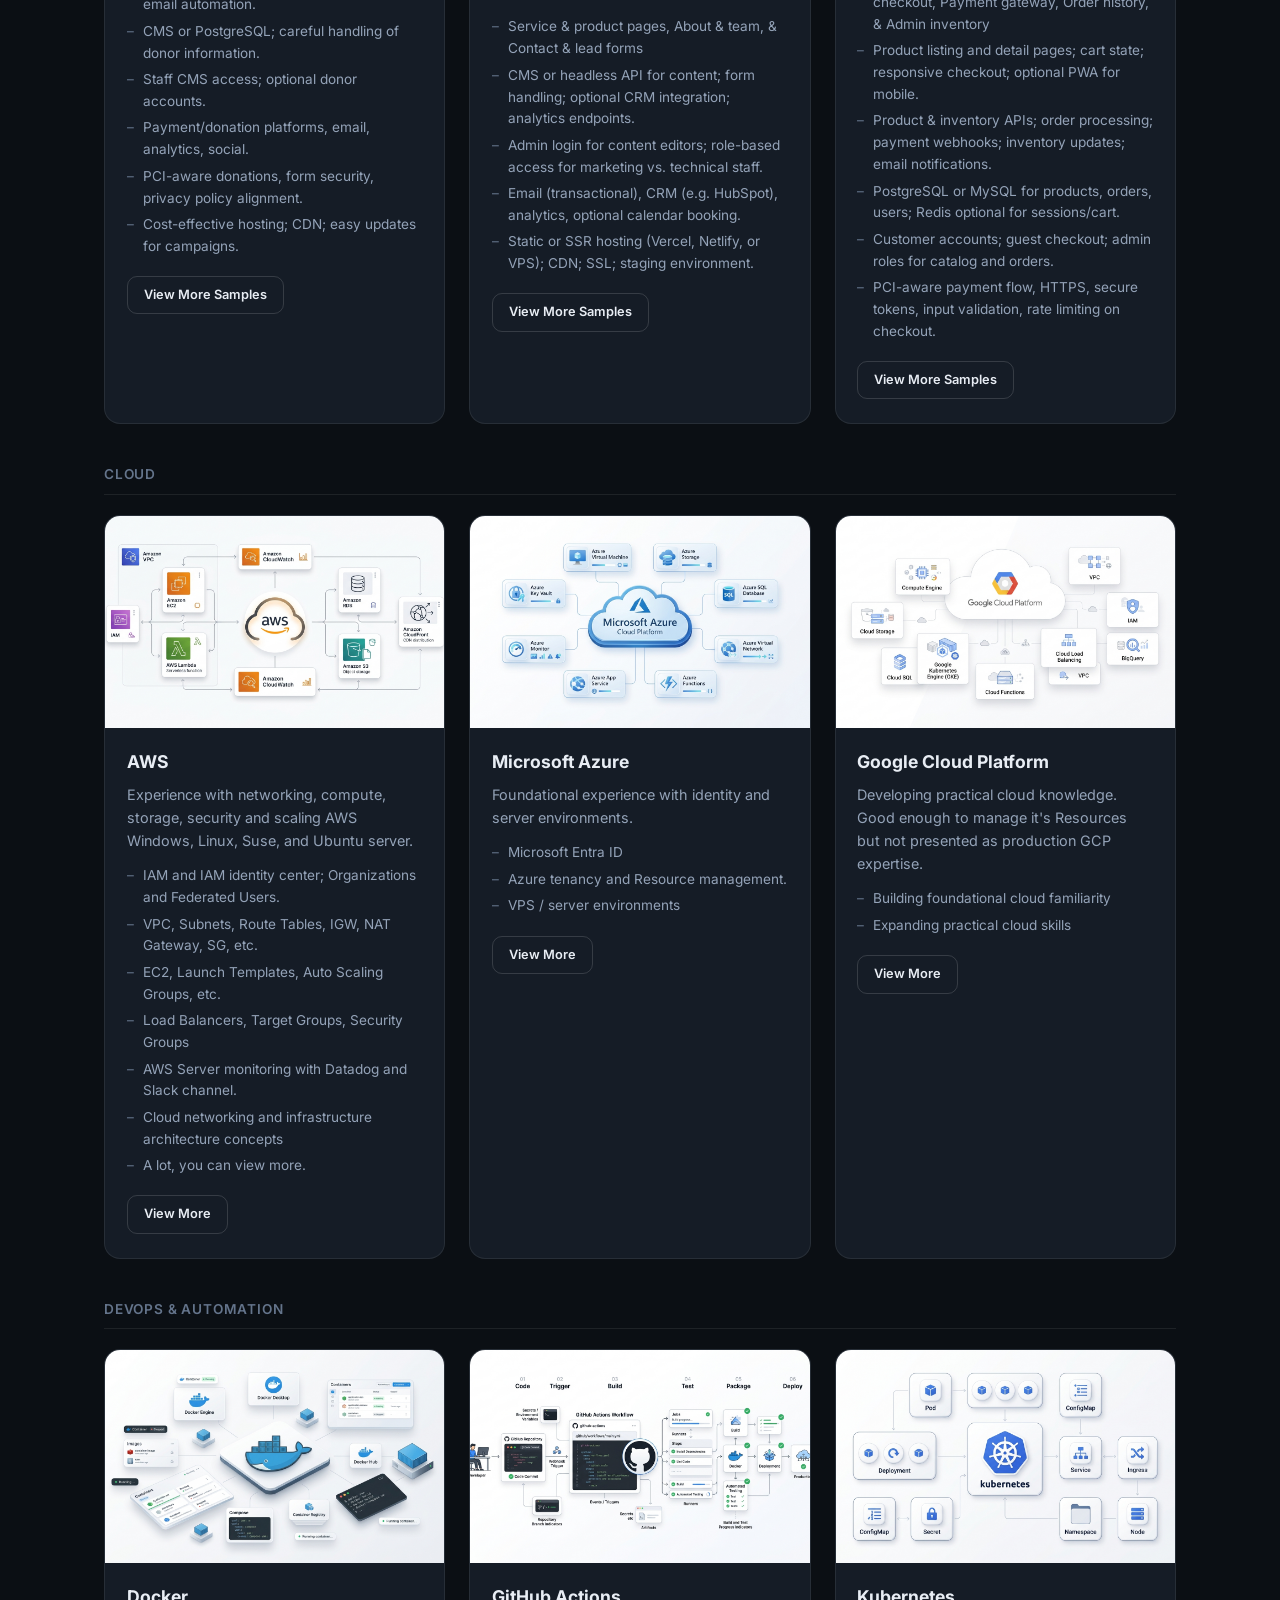
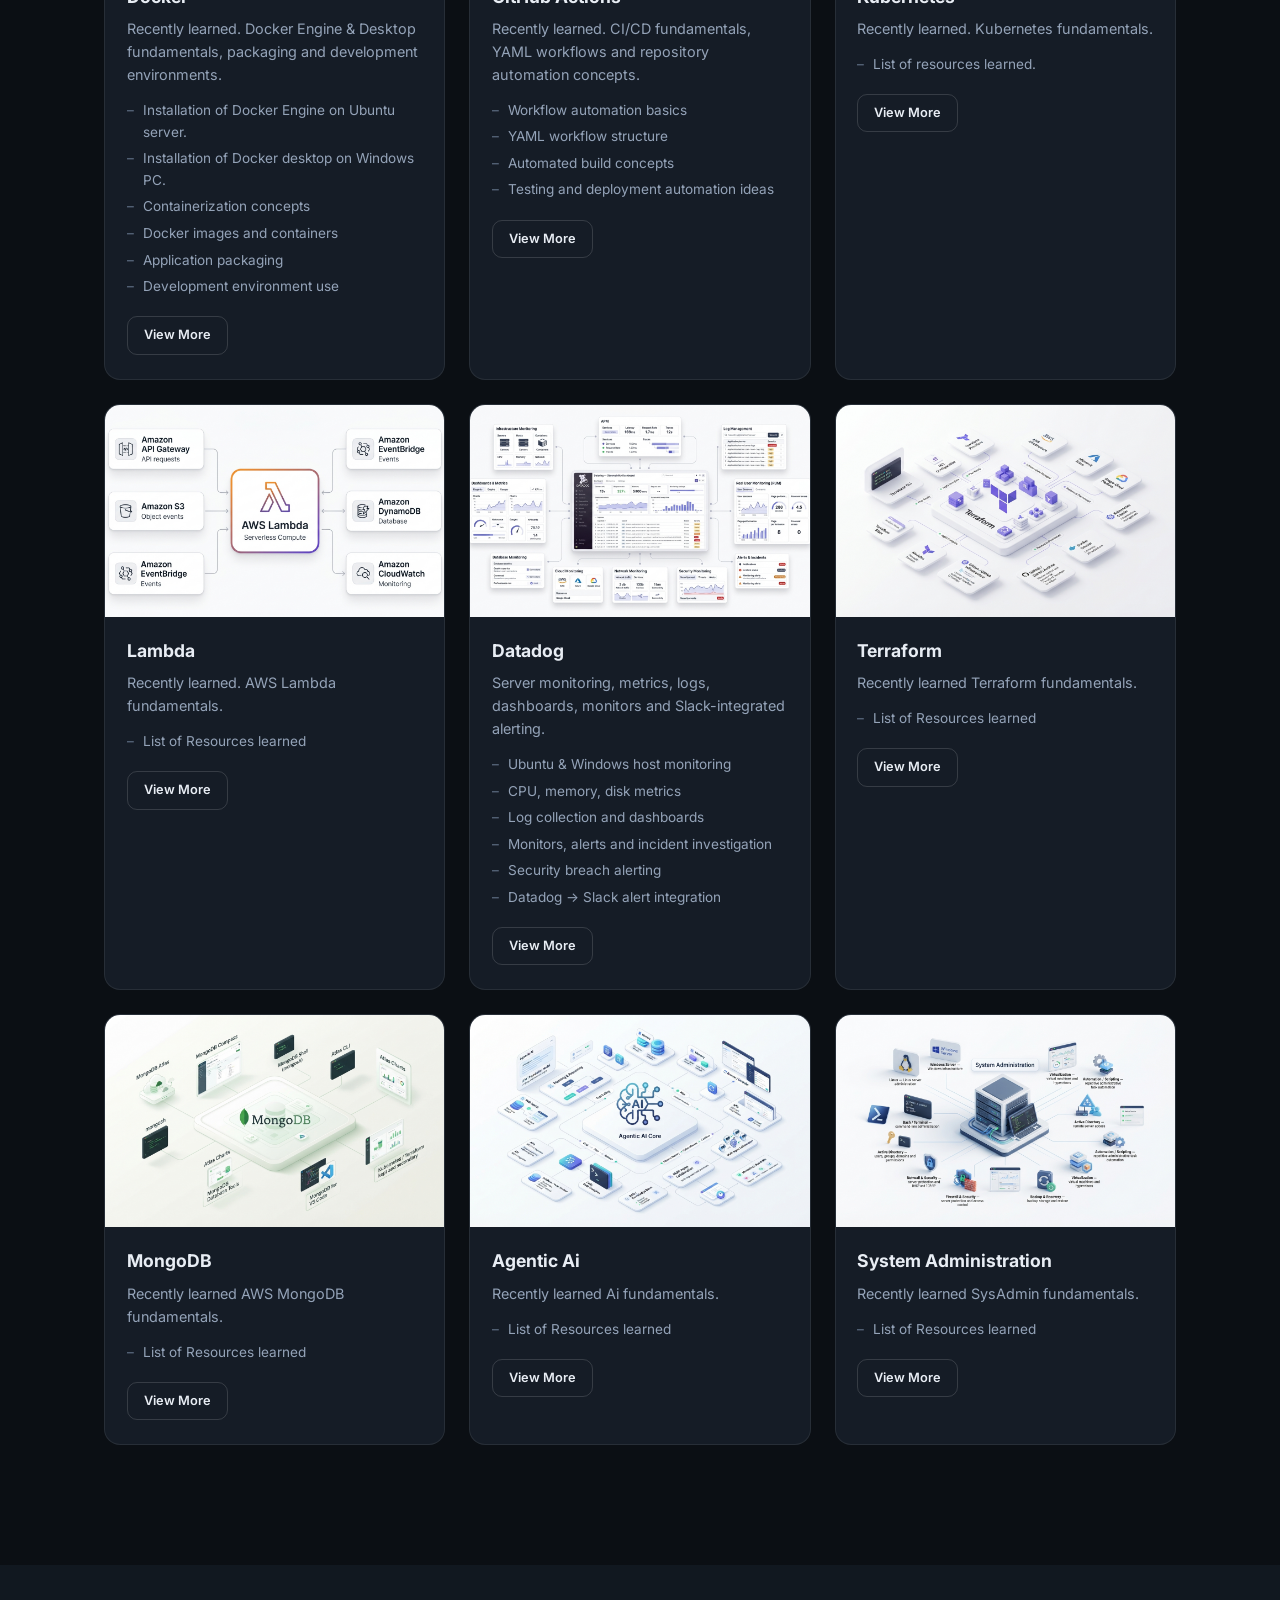
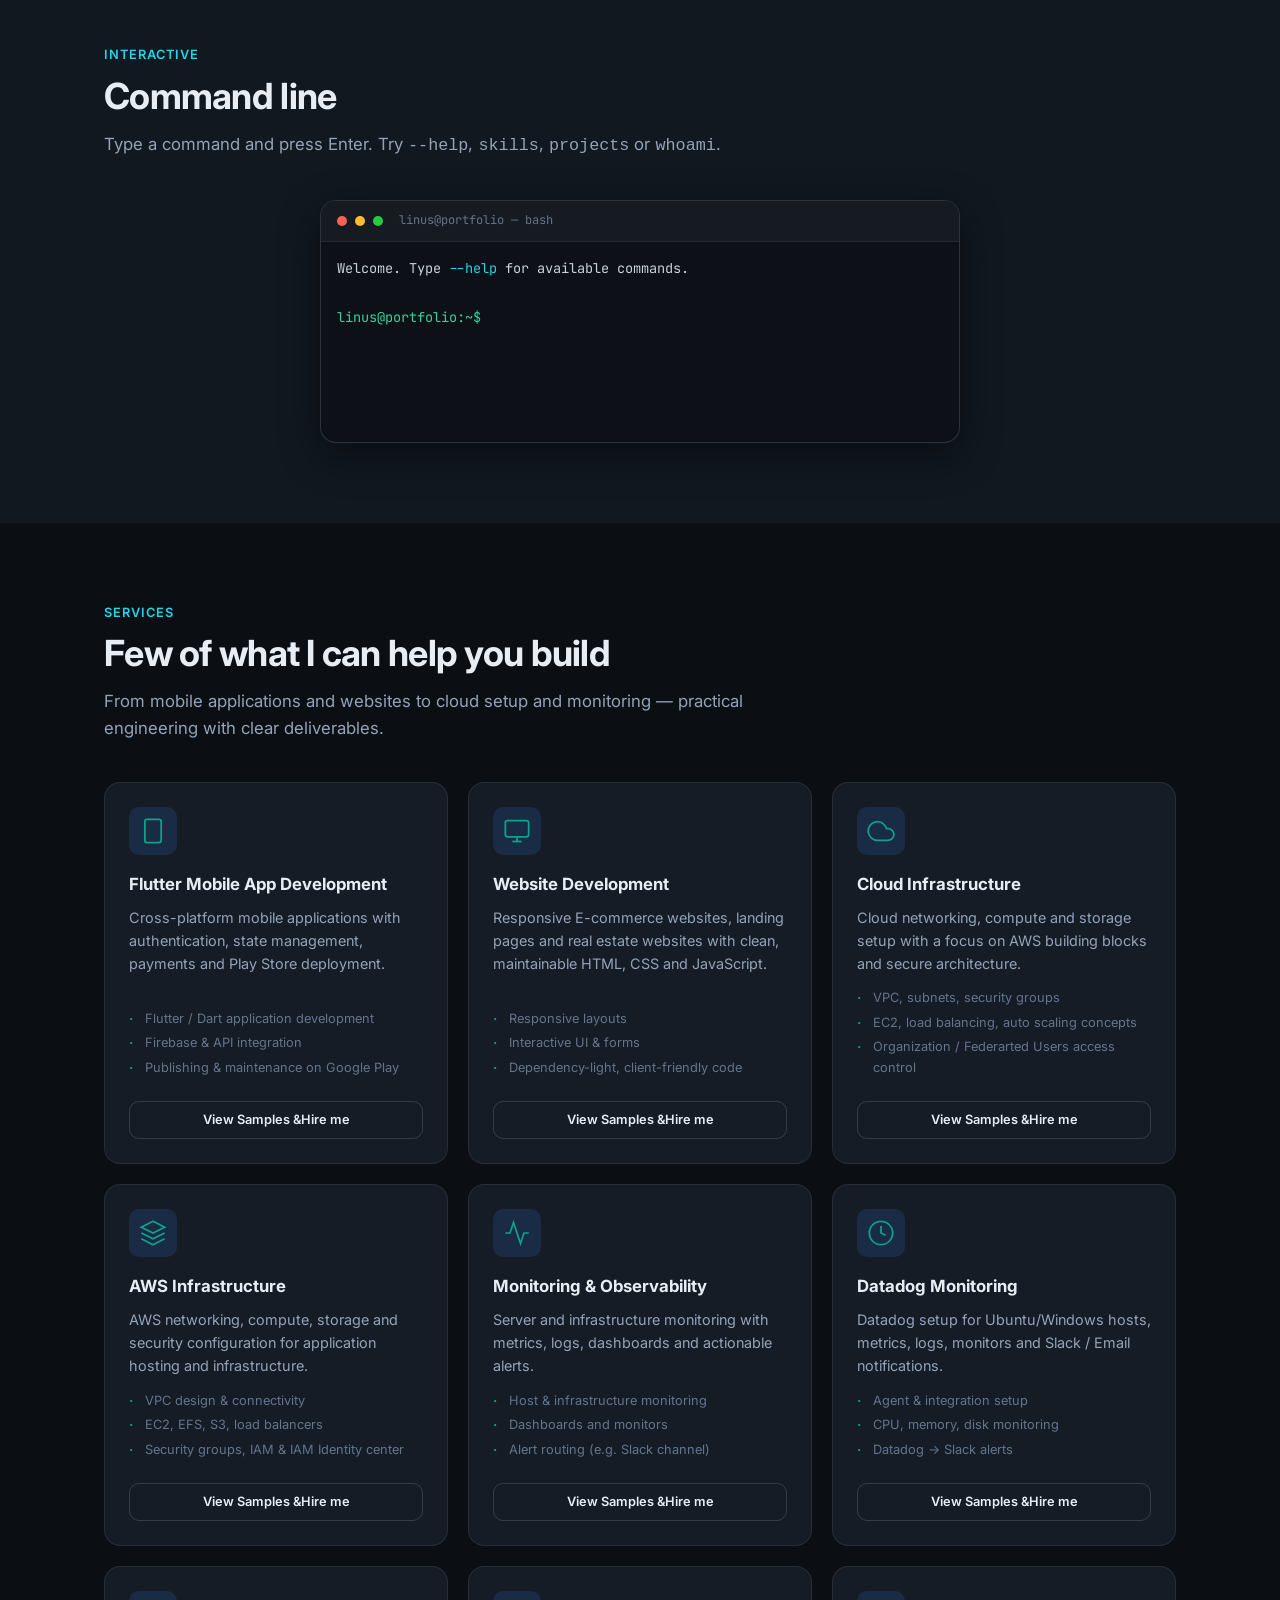
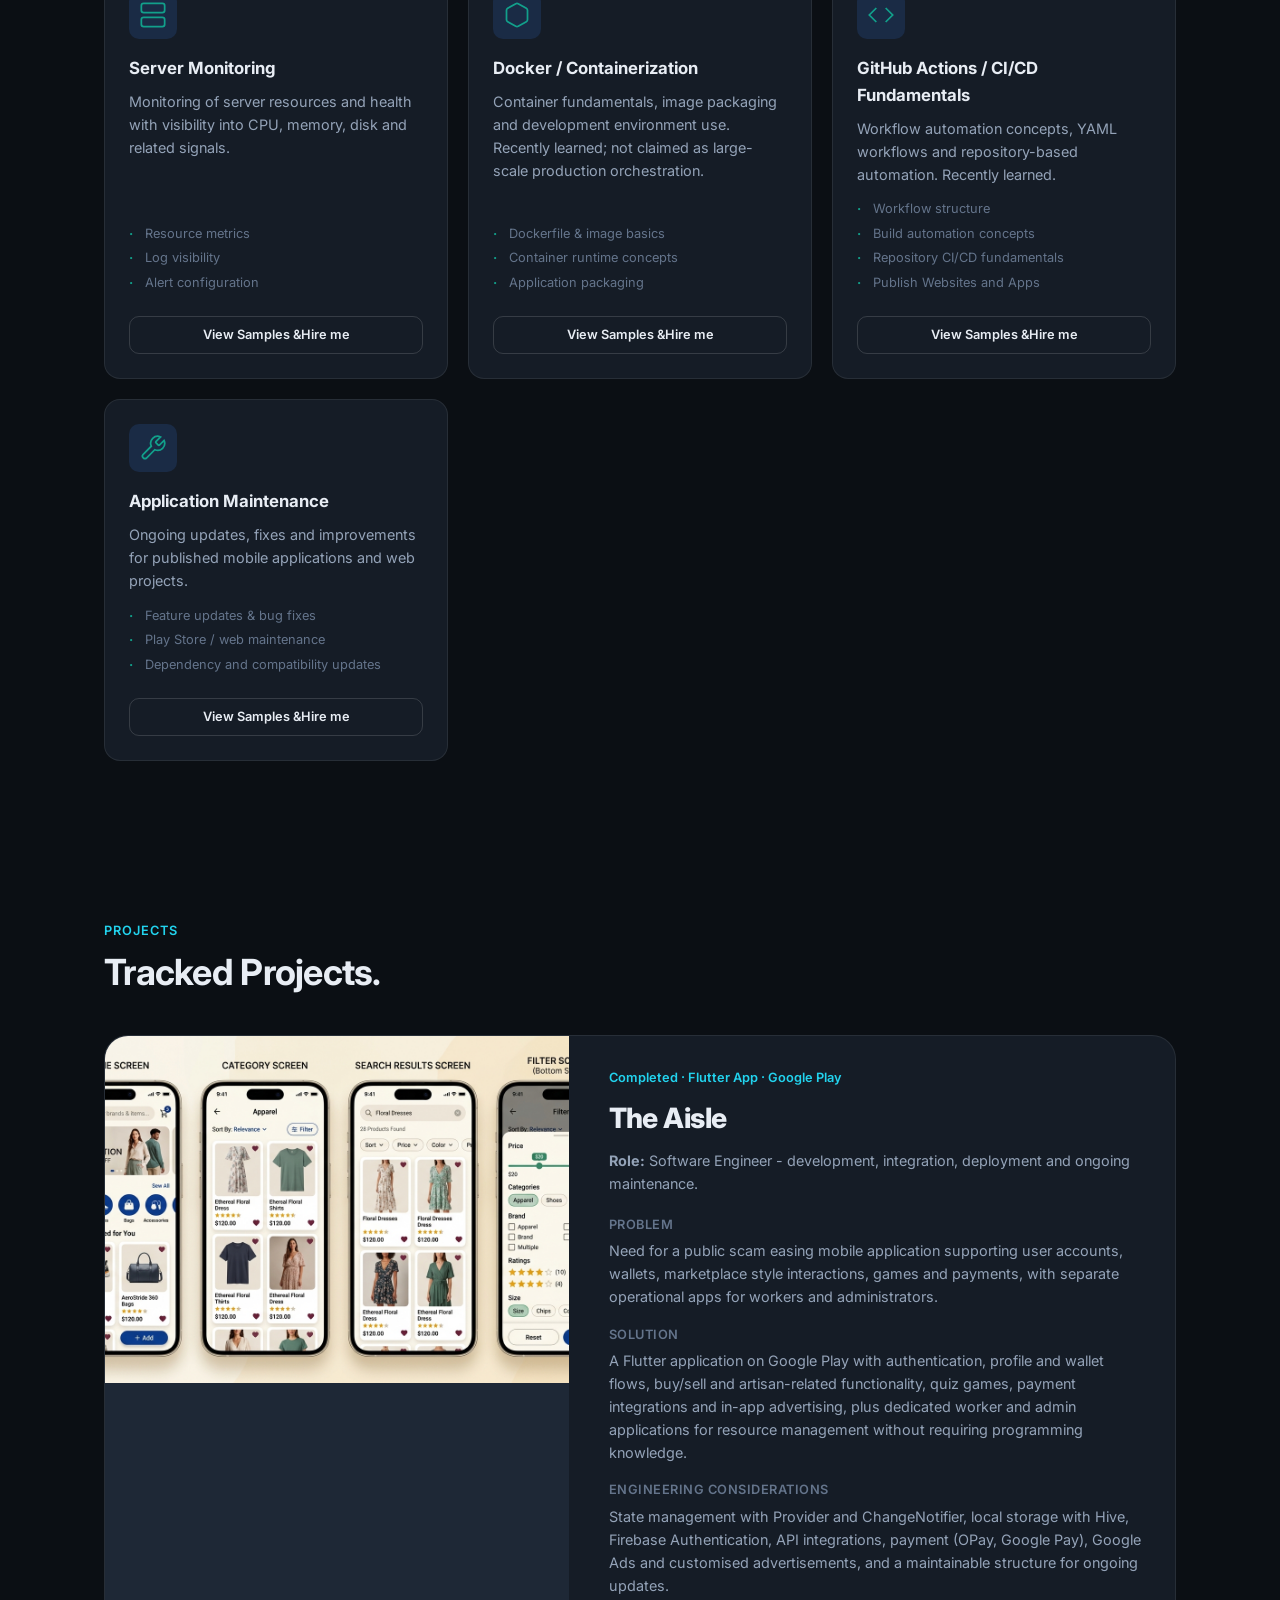
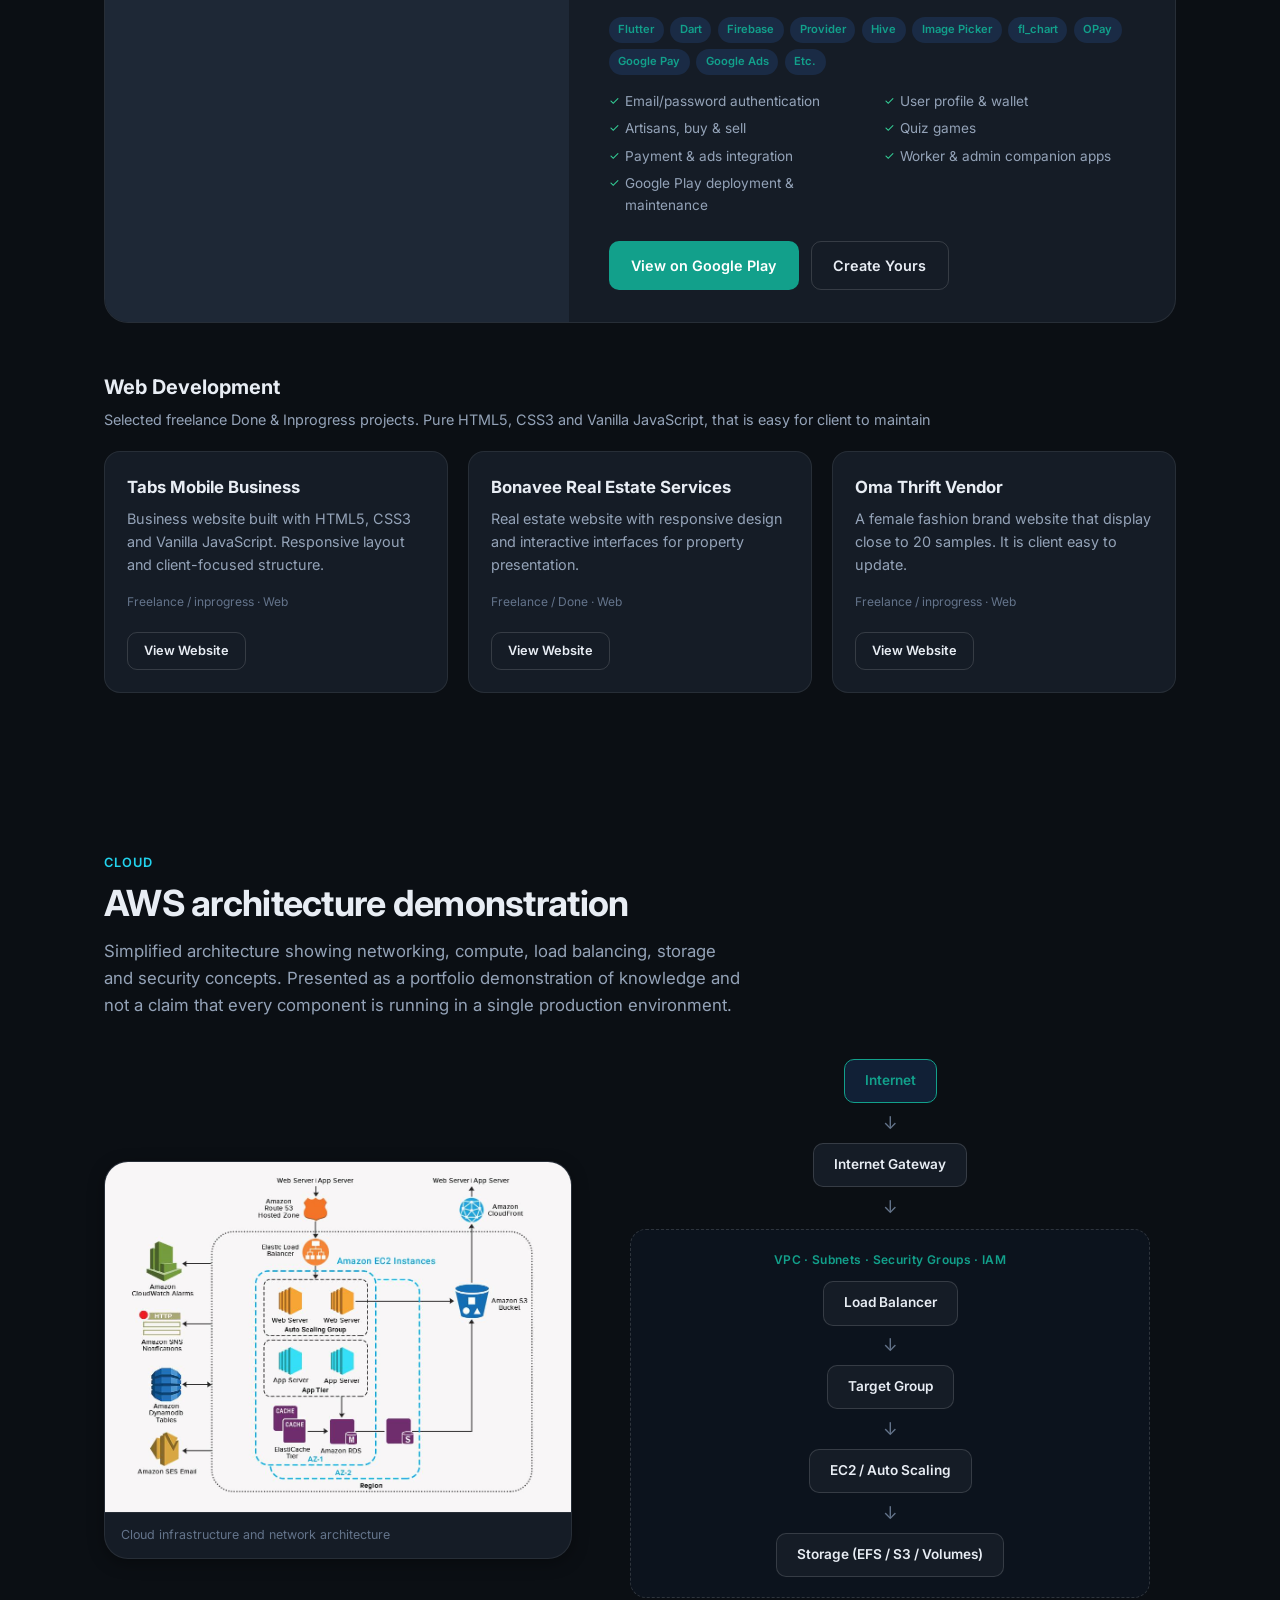
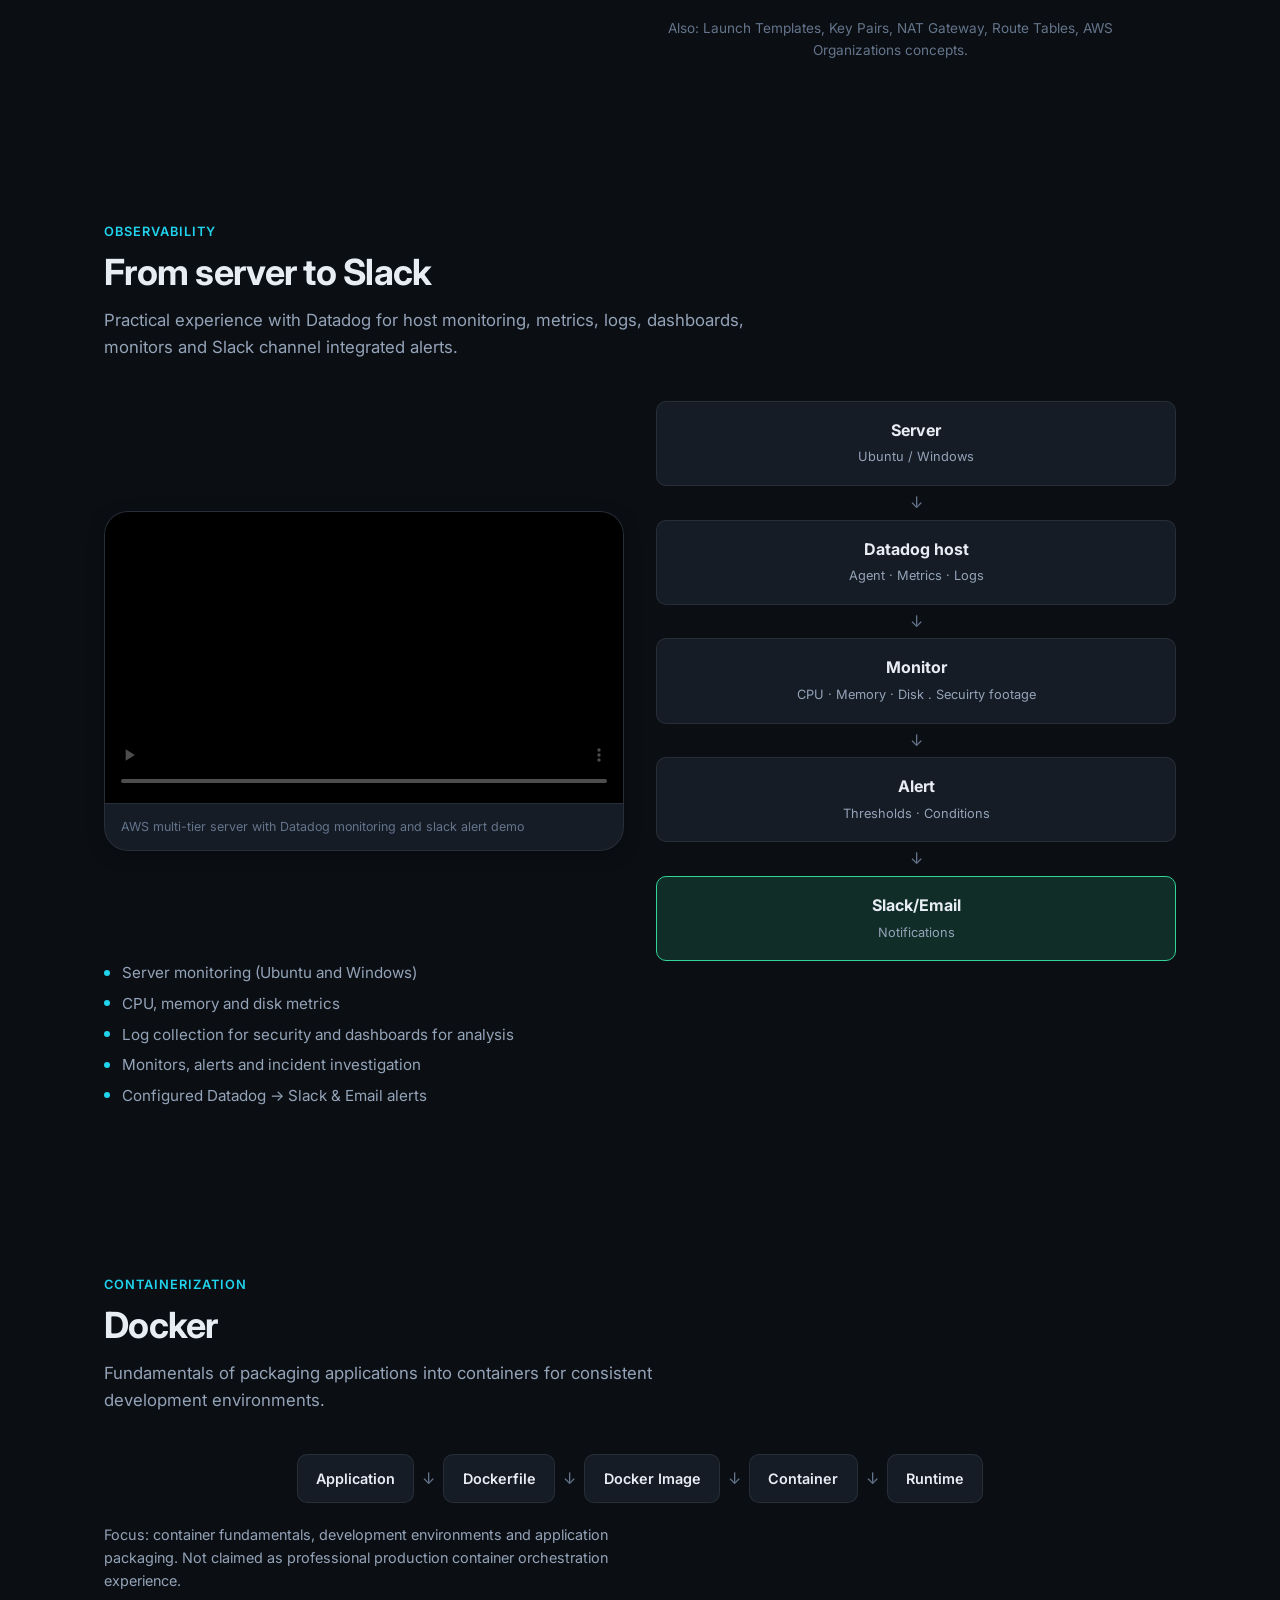
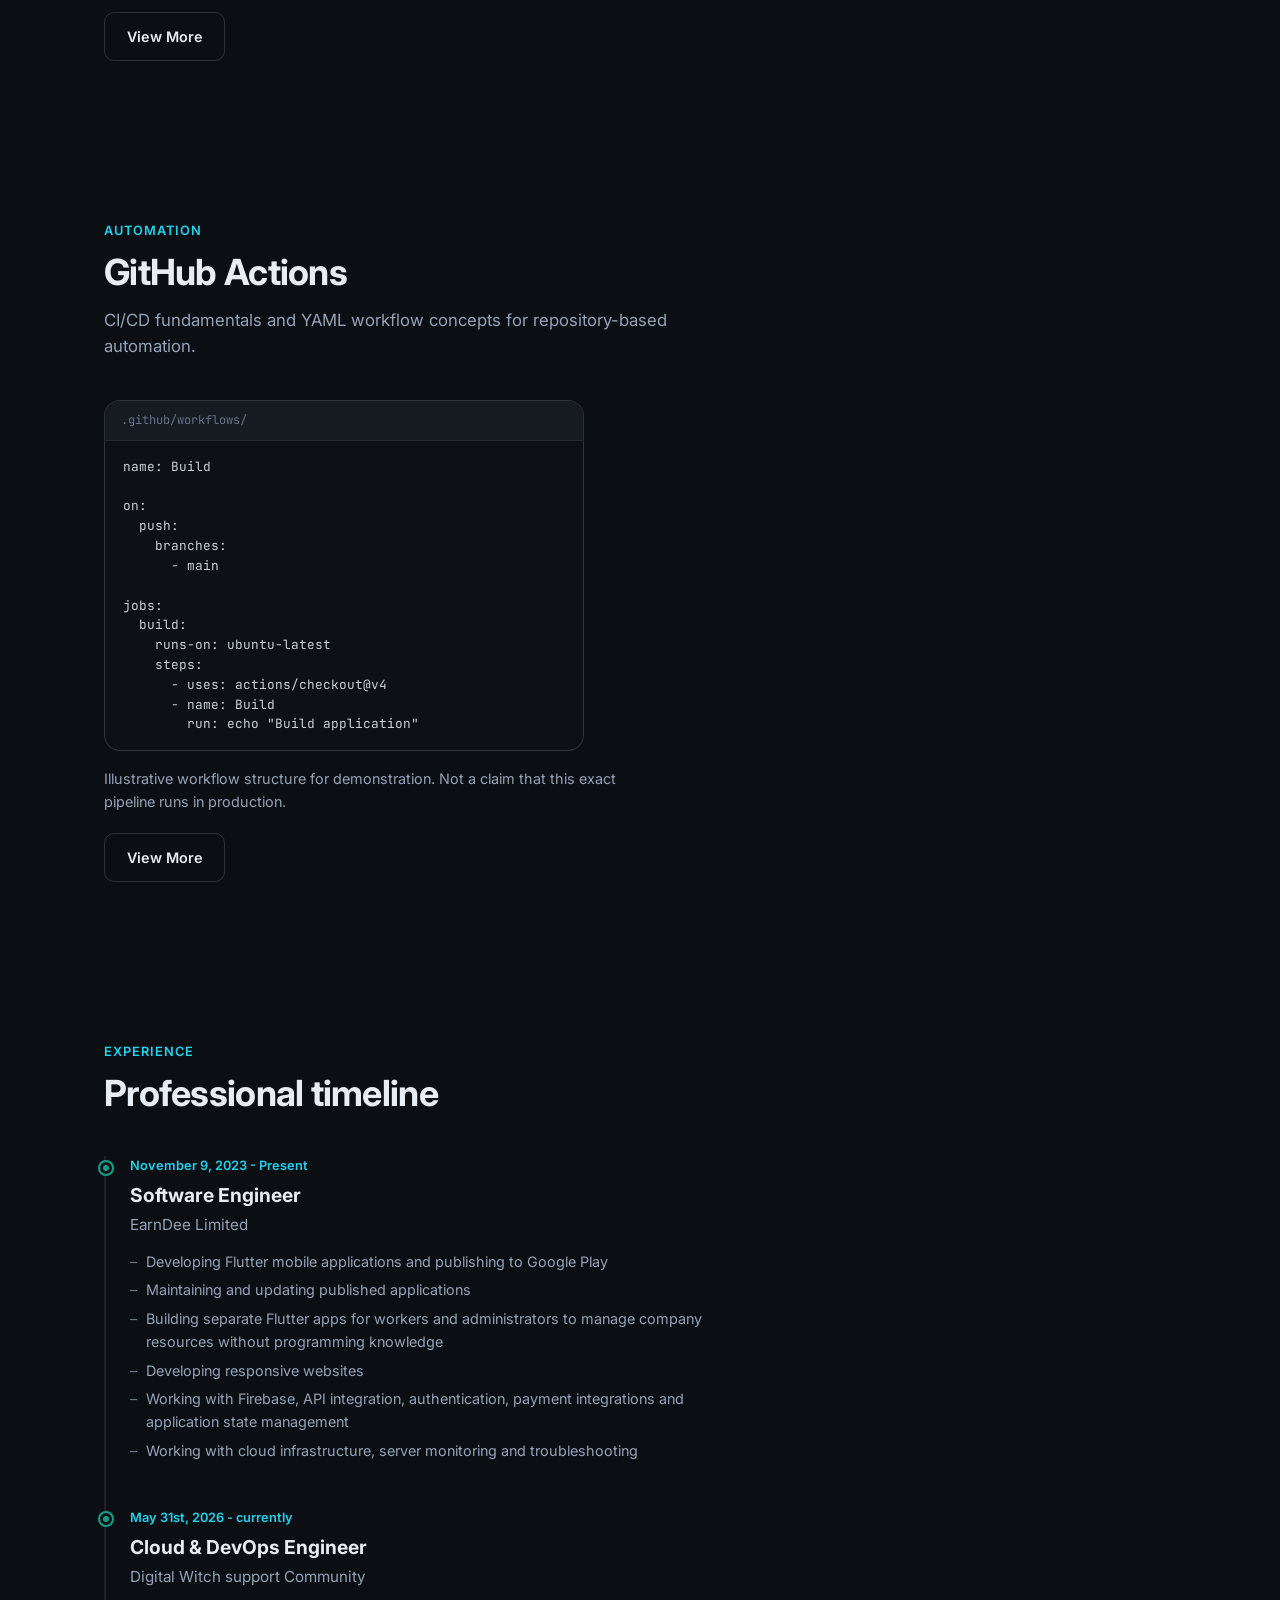
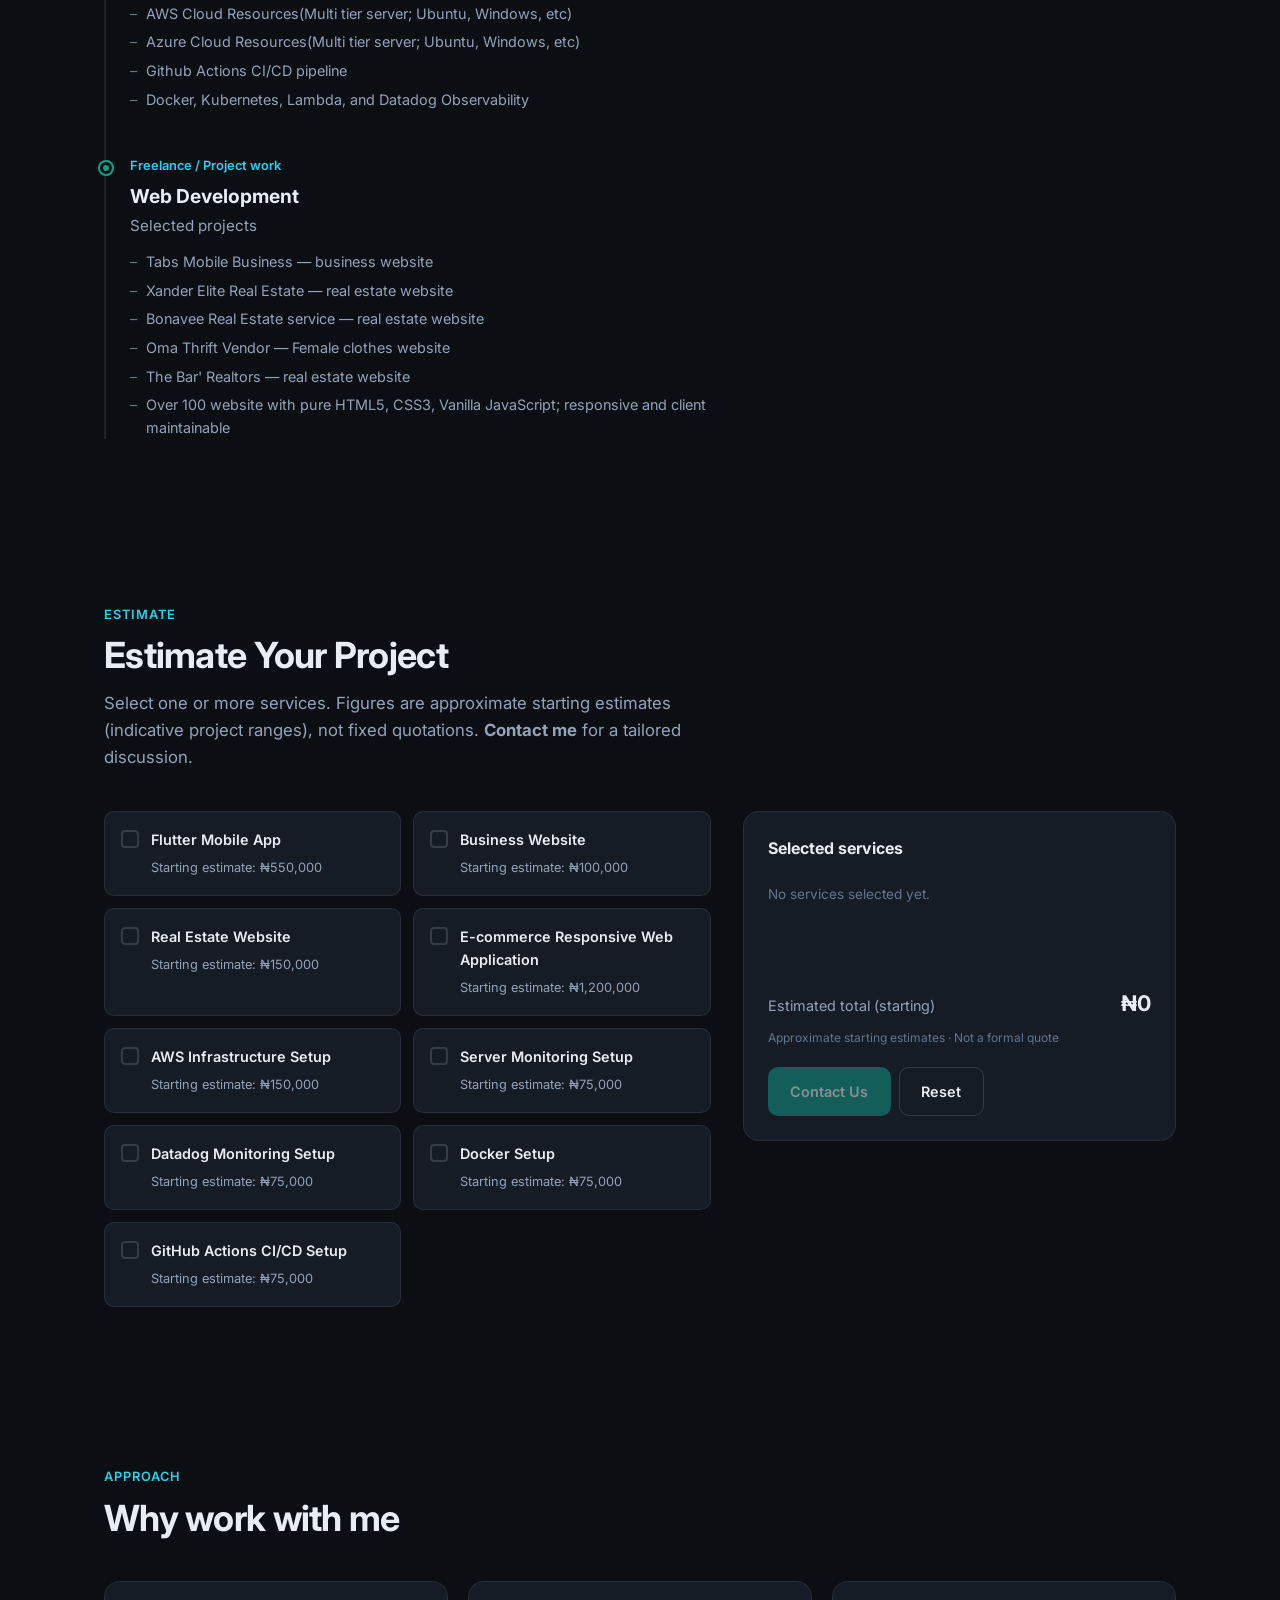
==== commit e6731aec: "few updates" ====
--- a/index.html
+++ b/index.html
@@ -9,7 +9,7 @@
   <meta name="keywords"
     content="Linus Nnamdi Okolo, Software Engineer, Flutter, Mobile Development, AWS, Cloud Infrastructure, Datadog, Observability, Web Development, Docker, Lambda, Kubernetes, CI/CD pipeline, GitHub Action">
   <meta name="author" content="Linus Nnamdi Okolo">
-  <meta property="og:title" content="Linus Nnamdi Okolo | Software Engineer | Flutter, Cloud & Observability">
+  <meta property="og:title" content="Linus Nnamdi Okolo | Software Engineer | Flutter, Cloud & DevOps Engineer">
   <meta property="og:description"
     content="Software Engineer specializing in Flutter mobile development, web development, cloud infrastructure, AWS, monitoring and observability with Datadog and Slack, Docker, Kubernetes, Lambda, CI/CD pipeline with GitHub Action.">
   <meta property="og:type" content="website">
@@ -17,7 +17,7 @@
   <meta name="twitter:card" content="summary_large_image">
   <meta name="twitter:title" content="Linus Nnamdi Okolo | Software Engineer | Cloud & DevOps">
   <meta name="twitter:description" content="Flutter • Web • Cloud • Monitoring & Observability">
-  <title>Linus Nnamdi Okolo | Software Engineer | Flutter, Cloud & Observability</title>
+  <title>Linus Nnamdi Okolo | Software Engineer | Flutter, Cloud & DevOps Engineer</title>
   <link rel="icon" href="images/earndee.png" type="image/png">
   <link rel="stylesheet" href="styles.css">
   <link rel="preconnect" href="https://fonts.googleapis.com">
@@ -72,11 +72,11 @@
             | Datadog Observability | GitHub Action CI/CD | Docker
             | Kubernetes | Terraform.
           </p>
-          <p class="hero-tags">Flutter · Web · Cloud ·&amp; DevOps</p>
+          <p class="hero-tags">Flutter · Web · Cloud · DevOps</p>
           <div class="hero-actions">
             <a href="#projects" class="btn btn-primary">View My Work</a>
             <a href="#contact" class="btn btn-secondary">Hire me</a>
-            <a href="home.html" class="btn btn-outline">Questionnaire | Create Yours</a>
+            <a href="home.html" class="btn btn-outline">Questionnaires</a>
           </div>
         </div>
 
@@ -125,26 +125,26 @@
           <div class="about-content">
             <p class="about-lead">
               I am a Software Engineer focused on building practical software across
-              main paltform, Andriod, iOS, Desktop, and Web browsers.
+              main platforms; Andriod, iOS, Desktop, and Web browsers.
             </p>
             <p>
               My primary development focus is Flutter for mobile application development,
               complemented by web development using HTML5, CSS3 and Vanilla JavaScript.
               I also have experience with cloud infrastructure engineering, Github action CI/CD pipeline,
-              server monitoring with Datadog, observability, Docker, AWS Lambda, Terraform, and Kurbernetes.
+              server monitoring & Observability with Datadog, Docker, AWS Lambda, Terraform, and Kurbernetes.
             </p>
             <p>
-              My work follows a clear engineering loop: <strong>Build → Test → Deploy → Monitor →
-              Troubleshoot → Improve</strong>. I design systems that are maintainable,
-              observable, and usable by non-technical stakeholders where required like:
+              My works follow a clear engineering loop: <br> <strong>Build → Test → Deploy → Monitor →
+              Troubleshoot → Improve</strong>. <br> I design systems that are maintainable,
+              Secure, and usable by Technical and Non-technical stakeholders where required like:
             </p>
             <ul class="about-points">
-              <li>Flutter mobile applications published and maintained on Google Play</li>
+              <li>Flutter mobile applications published and maintained on Google Playstore</li>
               <li>Flutter mobile applications published and maintained using Github action CI/CD pipeline.</li>
-              <li>Responsive websites with dependency-light, client-maintainable code</li>
+              <li>Responsive websites that can be maintainable by clients.</li>
               <li>Cloud networking, compute, storage and security on AWS</li>
               <li>Server monitoring, dashboards, alerts and incident investigation with
-                Datadog and Slack channel / email</li>
+                Datadog and Slack channel / email / Custom software.</li>
             </ul>
           </div>
 
@@ -210,15 +210,14 @@
                 <div class="skill-body">
                   <h4 class="skill-name">Flutter Mobile App</h4>
                   <p class="skill-desc">
-                    Cross-platform mobile applications  for andriod, iOS, Web browsers, and
-                    Desktop.
+                    End-to-end shopping experience from discovery through checkout and order history. Optimized for conversion, performance, and multi-platform consistency.
                   </p>
                   <ul class="skill-list">
-                    <li>E-Commerce &amp; Business App</li>
-                    <li>Secure signup and Login; pin, finger print and Face ID.</li>
-                    <li>State Management; Provider, ChangeNotifier, BloC, Riverpod.</li>
-                    <li>Firebase Authentication, Storage, app check, &amp; database</li>
-                    <li>pub.dev packages like; Hive local storage, Image Picker, fl_chart</li>
+                    <li>Home / category navigation</li>
+                    <li>Search and filters.</li>
+                    <li>Cart management &amp; Checkout flow.</li>
+                    <li>Catalog API &amp; Payment webhook handling.</li>
+                    <li>PCI-aware payment flow and Fraud checks.</li>
                     <li>Payment integrations (OPay, GPay)</li>
                     <li>Playstore and App Store publishing &amp; updating</li>
                     <li>GitHub Action CI/CD pipeline Yaml file.</li>
@@ -234,17 +233,16 @@
                 <div class="skill-body">
                   <h4 class="skill-name">Flutter Mobile App</h4>
                   <p class="skill-desc">
-                    Cross-platform mobile applications  for andriod, iOS, Web browsers, and
-                    Desktop.
+                    A high-density yet readable dashboard that surfaces KPIs, charts, recent activity, and quick actions. Built for decision-makers who need clarity at a glance across web and mobile.
                   </p>
                   <ul class="skill-list">
                     <li>Business / Organizational control App</li>
-                    <li>Activities(sales, user, etc) analysis and forecast.</li>
-                    <li>State Management; Provider, ChangeNotifier, BloC, Riverpod.</li>
-                    <li>AWS, Azure, GCP, Firebase, Or any DevOps tool best to use.</li>
-                    <li>Local hashcode Storage</li>
-                    <li>Payment integrations (OPay, GPay)</li>
-                    <li>Playstore and App Store publishing &amp; updating</li>
+                    <li>KPI cards and summary widgets .</li>
+                    <li>Activity / notification feed.</li>
+                    <li>Metrics snapshots &amp; Cached aggregates.</li>
+                    <li>API authentication &amp; Audit of sensitive metrics.</li>
+                    <li>Analytics SDKs &amp; Export (CSV / PDF)</li>
+                    <li>Dashboard configuration &amp; Role-based widget visibility</li>
                     <li>GitHub Action CI/CD pipeline Yaml file.</li>
                   </ul>
                   <a href="app/flutter/home.html" class="btn btn-sm btn-outline">View More Sample</a>
@@ -258,16 +256,15 @@
                 <div class="skill-body">
                   <h4 class="skill-name">Flutter Mobile App</h4>
                   <p class="skill-desc">
-                    Cross-platform mobile applications  for andriod, iOS, Web browsers, and
-                    Desktop.
+                    Secure digital banking and wallet experiences including balances, transfers, card management, beneficiaries, and detailed transaction history with strong security controls.
                   </p>
                   <ul class="skill-list">
                     <li>FinTech Management App</li>
-                    <li>Costumer Server and Active monitor to personal app.</li>
-                    <li>Workers policy, role, and permission assignment.</li>
+                    <li>Account overview &amp; Transfer and payment flows.</li>
+                    <li>Card controls &amp; Beneficiary management</li>
                     <li>Datadog Observability and Monitoring.</li>
-                    <li>Appropriate implementation of best Cloud and DevOps tools.</li>
-                    <li>Payment Gateway integration</li>
+                    <li>Strong authentication (MFA) &amp; Encryption at rest and in transit.</li>
+                    <li>Payment rails &amp; KYC providers</li>
                     <li>Private and Secure publishing platform.</li>
                     <li>GitHub Action CI/CD pipeline Yaml file.</li>
                   </ul>
@@ -290,61 +287,63 @@
                 <div class="skill-body">
                   <h4 class="skill-name">HTML5 · CSS3 · JavaScript</h4>
                   <p class="skill-desc">
-                    Majorly pure Html, Css, and JavaScript. Rare use of plugins and frameworks.
+                    Communicate impact, recruit support and accept donations or volunteers.
                   </p>
                   <ul class="skill-list">
-                    <li>Semantic HTML5 structure</li>
-                    <li>Responsive CSS layouts (Grid &amp; Flexbox)</li>
-                    <li>Vanilla JavaScript (ES6+) interactions</li>
-                    <li>Business &amp; landing pages for real estate companys</li>
-                    <li>Forms, UI components, client-side functionality</li>
-                    <li>Client / non developer easy to maintain.</li>
-                  </ul>
-                  <a href="web/web/home.html" class="btn btn-sm btn-outline">View More</a>
-                </div>
-              </article>
-
-              <article class="skill-card">
-                <div class="skill-image">
-                  <img src="images/m_d_web.png" alt="HTML CSS JavaScript web development" loading="lazy" width="400"
+                    <li>Story-driven design; donation UX; accessible forms; clear CTAs.</li>
+                    <li>CMS; donation provider; volunteer forms; email automation.</li>
+                    <li>CMS or PostgreSQL; careful handling of donor information.</li>
+                    <li>Staff CMS access; optional donor accounts.</li>
+                    <li>Payment/donation platforms, email, analytics, social.</li>
+                    <li>PCI-aware donations, form security, privacy policy alignment.</li>
+                    <li>Cost-effective hosting; CDN; easy updates for campaigns.</li>
+                  </ul>
+                  <a href="web/web/home.html" class="btn btn-sm btn-outline">View More Samples</a>
+                </div>
+              </article>
+
+              <article class="skill-card">
+                <div class="skill-image">
+                  <img src="images/web/1_10/1_1.jpg" alt="HTML CSS JavaScript web development" loading="lazy" width="400"
                     height="240">
                 </div>
                 <div class="skill-body">
-                  <h4 class="skill-name">Investment . Responsive website</h4>
+                  <h4 class="skill-name">HTML5 · CSS3 · JavaScript</h4>
                   <p class="skill-desc">
-                    No dependencies and easy maintainable websites for Tech base companies.
+                    Establish brand authority, present services or products, generate leads and support sales conversations.
+                    B2B and B2C companies, startups, agencies and established organizations seeking a polished corporate presence.
                   </p>
                   <ul class="skill-list">
-                    <li>Semantic HTML5 structure</li>
-                    <li>Responsive CSS layouts (Grid &amp; Flexbox)</li>
-                    <li>Vanilla JavaScript (ES6+) interactions</li>
-                    <li>Growing Tech business calcuated website.</li>
-                    <li>Forms, UI components, client-side functionality</li>
-                    <li>Basic contact details APIs.</li>
-                  </ul>
-                  <a href="web/web/home.html" class="btn btn-sm btn-outline">View More</a>
-                </div>
-              </article>
-
-              <article class="skill-card">
-                <div class="skill-image">
-                  <img src="images/web_db.png" alt="HTML CSS JavaScript web development" loading="lazy" width="400"
+                    <li>Service & product pages, About & team, &amp; Contact & lead forms</li>
+                    <li>CMS or headless API for content; form handling; optional CRM integration; analytics endpoints.</li>
+                    <li>Admin login for content editors; role-based access for marketing vs. technical staff.</li>
+                    <li>Email (transactional), CRM (e.g. HubSpot), analytics, optional calendar booking.</li>
+                    <li>Static or SSR hosting (Vercel, Netlify, or VPS); CDN; SSL; staging environment.</li>
+                  </ul>
+                  <a href="web/web/home.html" class="btn btn-sm btn-outline">View More Samples</a>
+                </div>
+              </article>
+
+              <article class="skill-card">
+                <div class="skill-image">
+                  <img src="images/web/1_10/2_1.jpg" alt="HTML CSS JavaScript web development" loading="lazy" width="400"
                     height="240">
                 </div>
                 <div class="skill-body">
-                  <h4 class="skill-name">E-Commerce . Dynamic Websites</h4>
+                  <h4 class="skill-name">HTML5 · CSS3 · JavaScript</h4>
                   <p class="skill-desc">
-                    More Complex but basic static dashboard website for business monitoring and forecast.
+                    Enable product discovery, purchase and order fulfillment for retail or D2C brands.
+                    Retailers, brands and entrepreneurs selling physical or digital goods online.
                   </p>
                   <ul class="skill-list">
-                    <li>Semantic HTML5 structure</li>
-                    <li>Responsive CSS layouts (Grid &amp; Flexbox); mobile &amp; desktop perfect.</li>
-                    <li>Vanilla JavaScript (ES6+) interactions</li>
-                    <li>Local storage of some clients details in case they revisit within few weeks.</li>
-                    <li>Dashboard, sales detials, etc.</li>
-                    <li>Slight advance from non developer maintainability</li>
-                  </ul>
-                  <a href="web/web/home.html" class="btn btn-sm btn-outline">View More</a>
+                    <li>Product catalog, Search & filters, Cart & checkout, Payment gateway, Order history, &amp; Admin inventory</li>
+                    <li>Product listing and detail pages; cart state; responsive checkout; optional PWA for mobile.</li>
+                    <li>Product & inventory APIs; order processing; payment webhooks; inventory updates; email notifications.</li>
+                    <li>PostgreSQL or MySQL for products, orders, users; Redis optional for sessions/cart.</li>
+                    <li>Customer accounts; guest checkout; admin roles for catalog and orders.</li>
+                    <li>PCI-aware payment flow, HTTPS, secure tokens, input validation, rate limiting on checkout.</li>
+                  </ul>
+                  <a href="web/web/home.html" class="btn btn-sm btn-outline">View More Samples</a>
                 </div>
               </article>
 
@@ -417,10 +416,83 @@
             </div>
           </div>
 
-          <!-- OBSERVABILITY -->
+          <!-- DEVOPS / AUTOMATION -->
           <div class="skill-category">
-            <h3 class="skill-category-title">Observability</h3>
+            <h3 class="skill-category-title">DevOps &amp; Automation</h3>
             <div class="skills-grid">
+
+              <article class="skill-card">
+                <div class="skill-image">
+                  <img src="images/cloud/docker.jpg" alt="Docker containerization" loading="lazy" width="400"
+                    height="240">
+                </div>
+                <div class="skill-body">
+                  <h4 class="skill-name">Docker</h4>
+                  <p class="skill-desc">
+                    Recently learned. Docker Engine &amp; Desktop fundamentals, packaging and development
+                    environments.
+                  </p>
+                  <ul class="skill-list">
+                    <li>Installation of Docker Engine on Ubuntu server.</li>
+                    <li>Installation of Docker desktop on Windows PC.</li>
+                    <li>Containerization concepts</li>
+                    <li>Docker images and containers</li>
+                    <li>Application packaging</li>
+                    <li>Development environment use</li>
+                  </ul>
+                  <a href="cloud/dev/home.html" class="btn btn-sm btn-outline">View More</a>
+                </div>
+              </article>
+
+              <article class="skill-card">
+                <div class="skill-image">
+                  <img src="images/cloud/gacicd.jpg" alt="GitHub Actions CI/CD" loading="lazy" width="400" height="240">
+                </div>
+                <div class="skill-body">
+                  <h4 class="skill-name">GitHub Actions</h4>
+                  <p class="skill-desc">Recently learned. CI/CD fundamentals, YAML workflows and repository automation
+                    concepts.</p>
+                  <ul class="skill-list">
+                    <li>Workflow automation basics</li>
+                    <li>YAML workflow structure</li>
+                    <li>Automated build concepts</li>
+                    <li>Testing and deployment automation ideas</li>
+                  </ul>
+                  <a href="cloud/dev/home.html" class="btn btn-sm btn-outline">View More</a>
+                </div>
+              </article>
+
+              <article class="skill-card">
+                <div class="skill-image">
+                  <img src="images/cloud/kubernetes.jpg" alt="Kubernetes " loading="lazy" width="400" height="240">
+                </div>
+                <div class="skill-body">
+                  <h4 class="skill-name">Kubernetes</h4>
+                  <p class="skill-desc">
+                    Recently learned. Kubernetes fundamentals.
+                  </p>
+                  <ul class="skill-list">
+                    <li>List of resources learned.</li>
+                  </ul>
+                  <a href="cloud/dev/home.html" class="btn btn-sm btn-outline">View More</a>
+                </div>
+              </article>
+
+              <article class="skill-card">
+                <div class="skill-image">
+                  <img src="images/cloud/aws_lambda.jpg" alt="Lambda " loading="lazy" width="400" height="240">
+                </div>
+                <div class="skill-body">
+                  <h4 class="skill-name">Lambda</h4>
+                  <p class="skill-desc">
+                    Recently learned. AWS Lambda fundamentals.
+                  </p>
+                  <ul class="skill-list">
+                    <li>List of Resources learned</li>
+                  </ul>
+                  <a href="cloud/dev/home.html" class="btn btn-sm btn-outline">View More</a>
+                </div>
+              </article>
 
               <article class="skill-card">
                 <div class="skill-image">
@@ -445,47 +517,31 @@
 
               <article class="skill-card">
                 <div class="skill-image">
-                  <img src="images/cloud/slack_dd.png" alt="Slack Channel connection to datadog" loading="lazy"
-                    width="400" height="240">
-                </div>
-                <div class="skill-body">
-                  <h4 class="skill-name">Slack</h4>
+                  <img src="images/cloud/terraform.jpg" alt="Terraform " loading="lazy" width="400" height="240">
+                </div>
+                <div class="skill-body">
+                  <h4 class="skill-name">Terraform</h4>
                   <p class="skill-desc">
-
+                    Recently learned Terraform fundamentals.
                   </p>
                   <ul class="skill-list">
-                    <li>List of few achievement.</li>
+                    <li>List of Resources learned</li>
                   </ul>
                   <a href="cloud/dev/home.html" class="btn btn-sm btn-outline">View More</a>
                 </div>
               </article>
 
-            </div>
-          </div>
-
-          <!-- DEVOPS / AUTOMATION -->
-          <div class="skill-category">
-            <h3 class="skill-category-title">DevOps &amp; Automation</h3>
-            <div class="skills-grid">
-
-              <article class="skill-card">
-                <div class="skill-image">
-                  <img src="images/cloud/docker.jpg" alt="Docker containerization" loading="lazy" width="400"
-                    height="240">
-                </div>
-                <div class="skill-body">
-                  <h4 class="skill-name">Docker</h4>
+              <article class="skill-card">
+                <div class="skill-image">
+                  <img src="images/cloud/mongodb.jpg" alt="MongoDB " loading="lazy" width="400" height="240">
+                </div>
+                <div class="skill-body">
+                  <h4 class="skill-name">MongoDB</h4>
                   <p class="skill-desc">
-                    Recently learned. Docker Engine &amp; Desktop fundamentals, packaging and development
-                    environments.
+                    Recently learned AWS MongoDB fundamentals.
                   </p>
                   <ul class="skill-list">
-                    <li>Installation of Docker Engine on Ubuntu server.</li>
-                    <li>Installation of Docker desktop on Windows PC.</li>
-                    <li>Containerization concepts</li>
-                    <li>Docker images and containers</li>
-                    <li>Application packaging</li>
-                    <li>Development environment use</li>
+                    <li>List of Resources learned</li>
                   </ul>
                   <a href="cloud/dev/home.html" class="btn btn-sm btn-outline">View More</a>
                 </div>
@@ -493,17 +549,15 @@
 
               <article class="skill-card">
                 <div class="skill-image">
-                  <img src="images/cloud/gacicd.jpg" alt="GitHub Actions CI/CD" loading="lazy" width="400" height="240">
-                </div>
-                <div class="skill-body">
-                  <h4 class="skill-name">GitHub Actions</h4>
-                  <p class="skill-desc">Recently learned. CI/CD fundamentals, YAML workflows and repository automation
-                    concepts.</p>
-                  <ul class="skill-list">
-                    <li>Workflow automation basics</li>
-                    <li>YAML workflow structure</li>
-                    <li>Automated build concepts</li>
-                    <li>Testing and deployment automation ideas</li>
+                  <img src="images/cloud/ai.jpg" alt="Ai " loading="lazy" width="400" height="240">
+                </div>
+                <div class="skill-body">
+                  <h4 class="skill-name">Agentic Ai</h4>
+                  <p class="skill-desc">
+                    Recently learned Ai fundamentals.
+                  </p>
+                  <ul class="skill-list">
+                    <li>List of Resources learned</li>
                   </ul>
                   <a href="cloud/dev/home.html" class="btn btn-sm btn-outline">View More</a>
                 </div>
@@ -511,28 +565,12 @@
 
               <article class="skill-card">
                 <div class="skill-image">
-                  <img src="images/cloud/kubernetes.jpg" alt="Kubernetes " loading="lazy" width="400" height="240">
-                </div>
-                <div class="skill-body">
-                  <h4 class="skill-name">Kubernetes</h4>
+                  <img src="images/cloud/sysadmin.jpg" alt="SysAdmin " loading="lazy" width="400" height="240">
+                </div>
+                <div class="skill-body">
+                  <h4 class="skill-name">System Administration</h4>
                   <p class="skill-desc">
-                    Recently learned. Kubernetes fundamentals.
-                  </p>
-                  <ul class="skill-list">
-                    <li>List of resources learned.</li>
-                  </ul>
-                  <a href="cloud/dev/home.html" class="btn btn-sm btn-outline">View More</a>
-                </div>
-              </article>
-
-              <article class="skill-card">
-                <div class="skill-image">
-                  <img src="images/cloud/aws_lambda.jpg" alt="Lambda " loading="lazy" width="400" height="240">
-                </div>
-                <div class="skill-body">
-                  <h4 class="skill-name">Lambda</h4>
-                  <p class="skill-desc">
-                    Recently learned. AWS Lambda fundamentals.
+                    Recently learned SysAdmin fundamentals.
                   </p>
                   <ul class="skill-list">
                     <li>List of Resources learned</li>
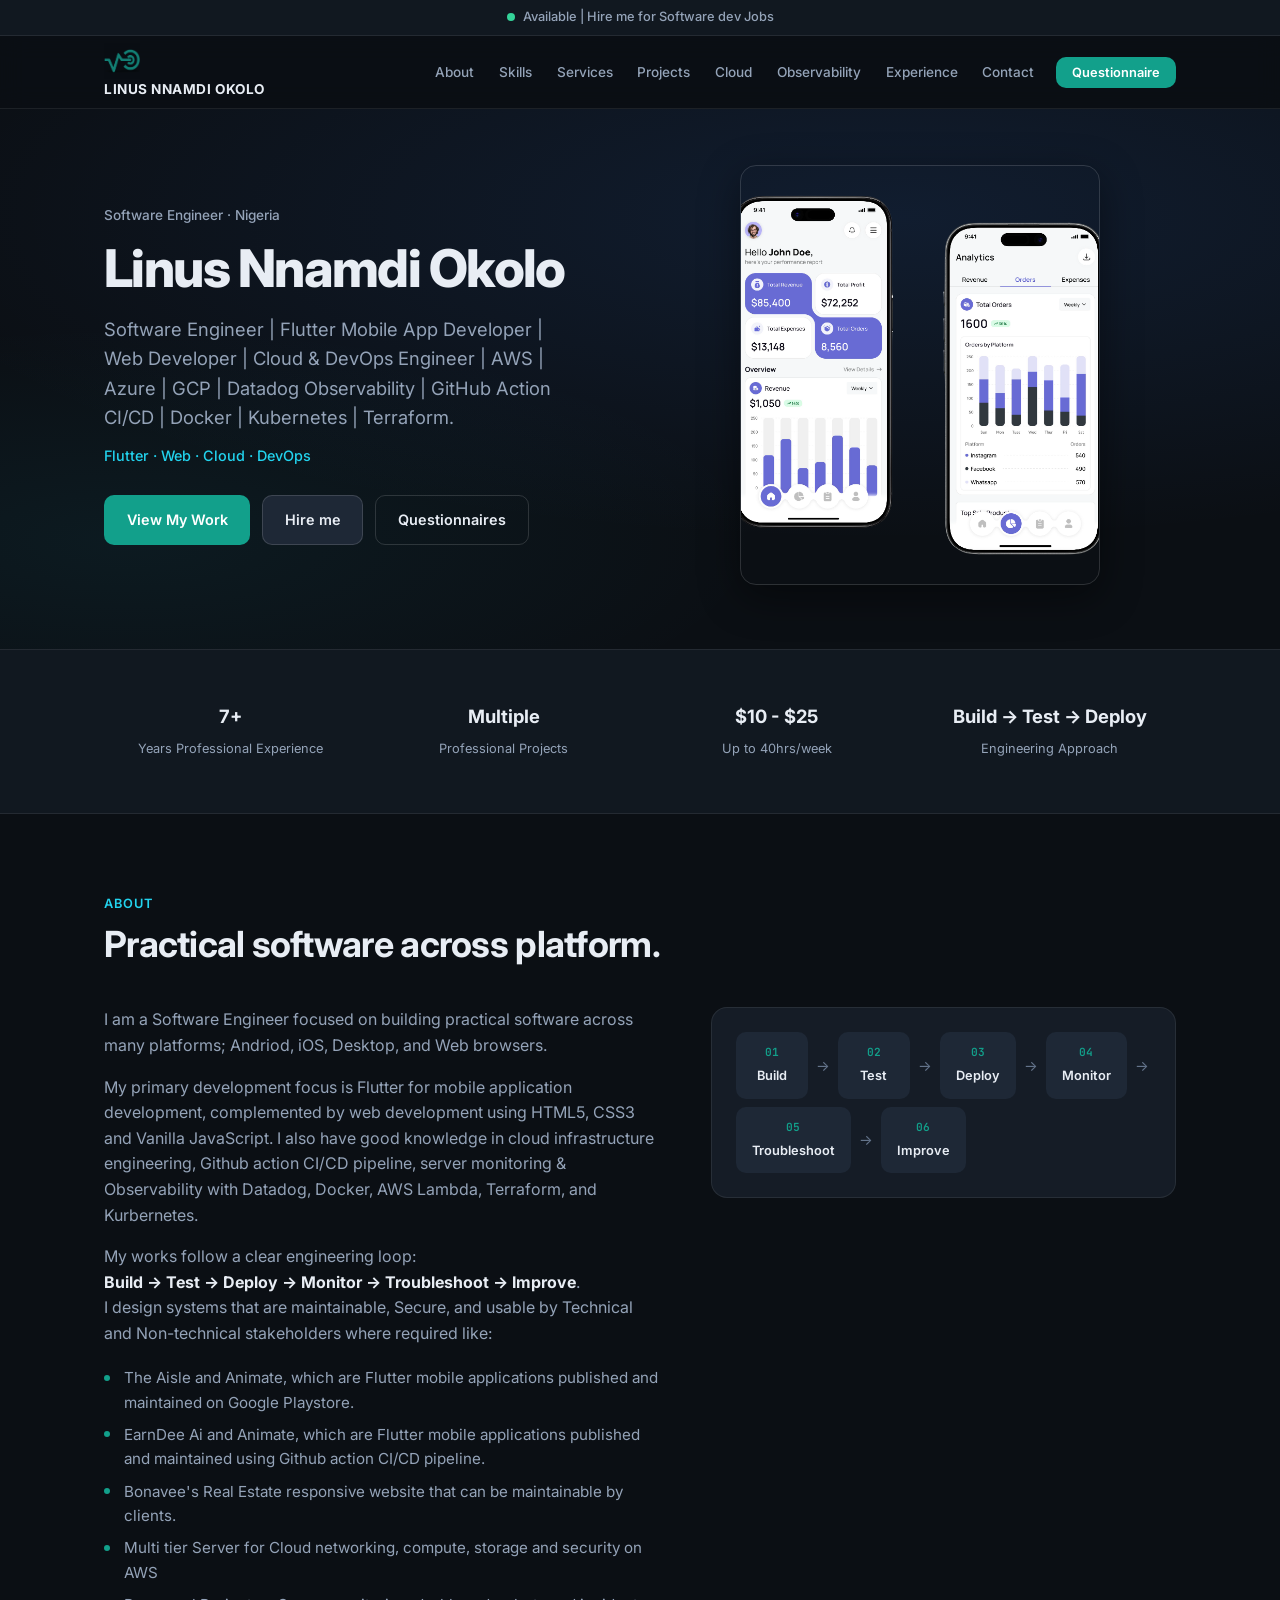
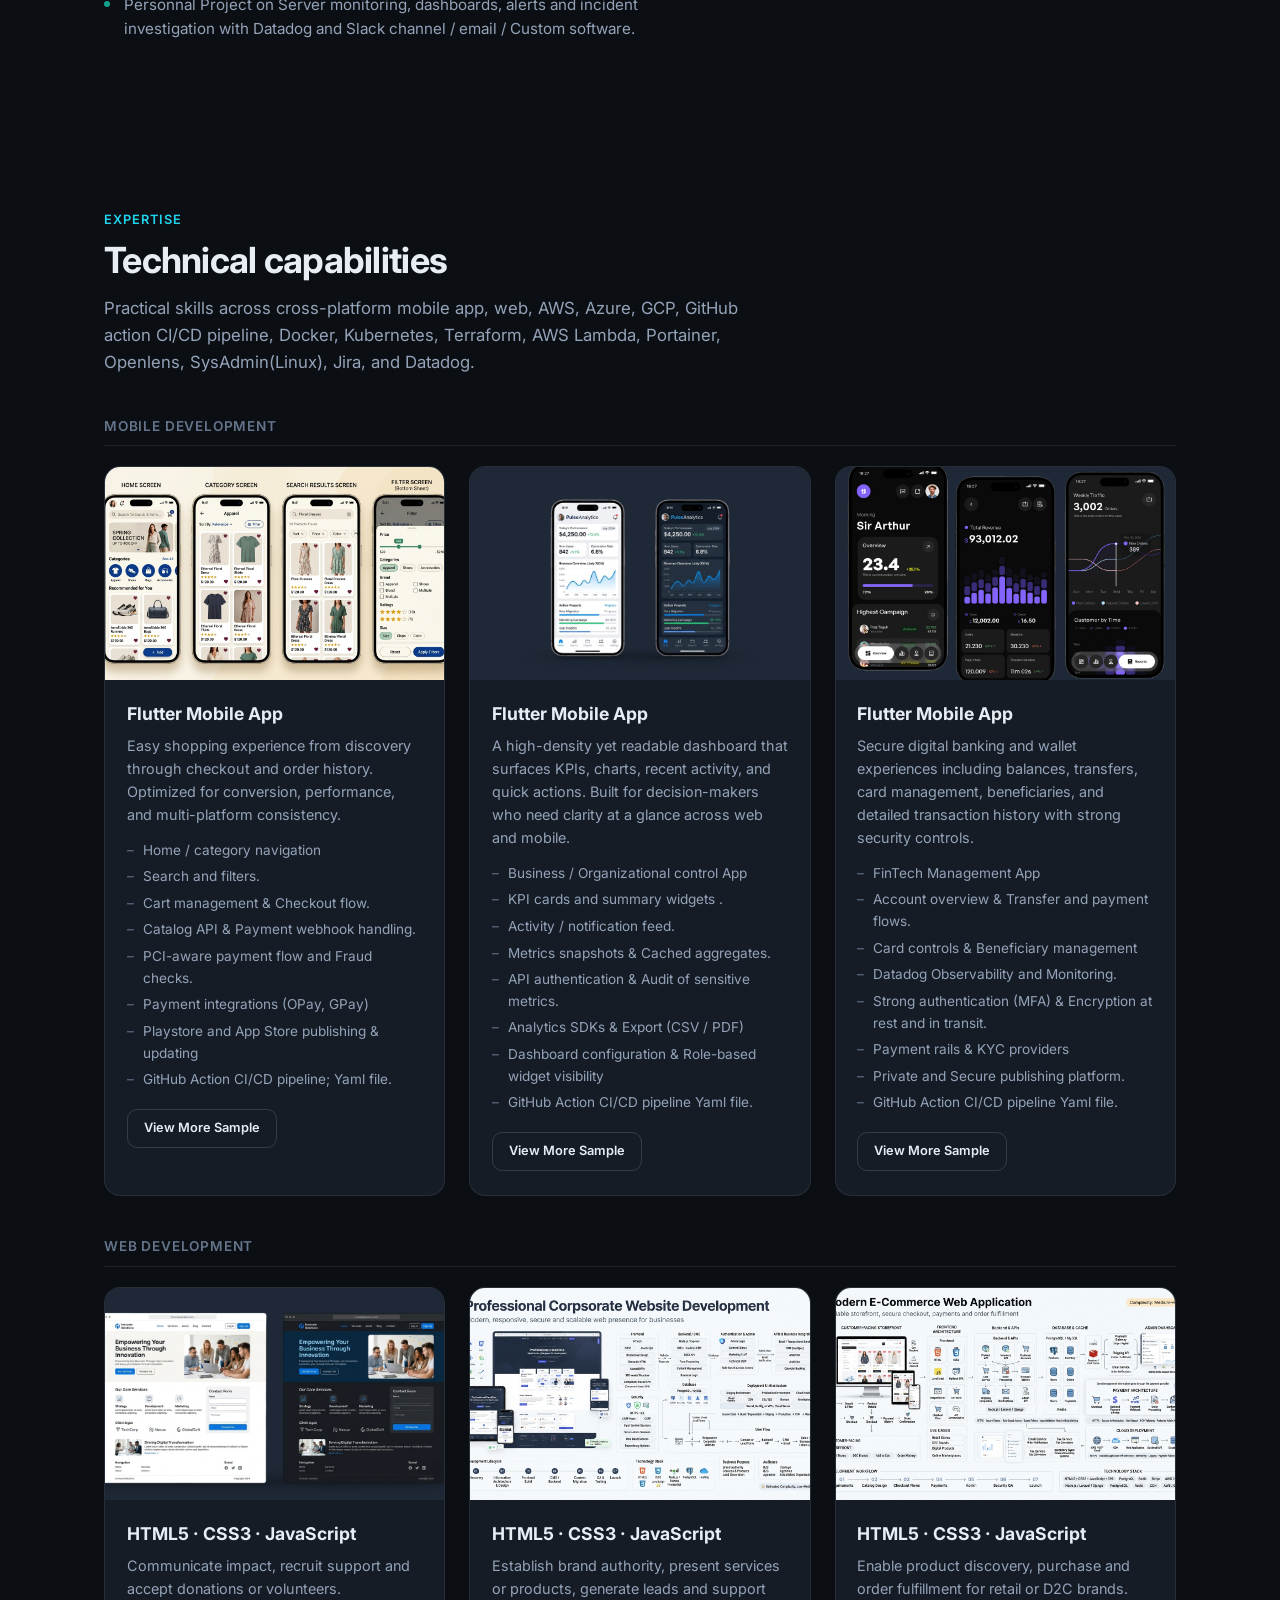
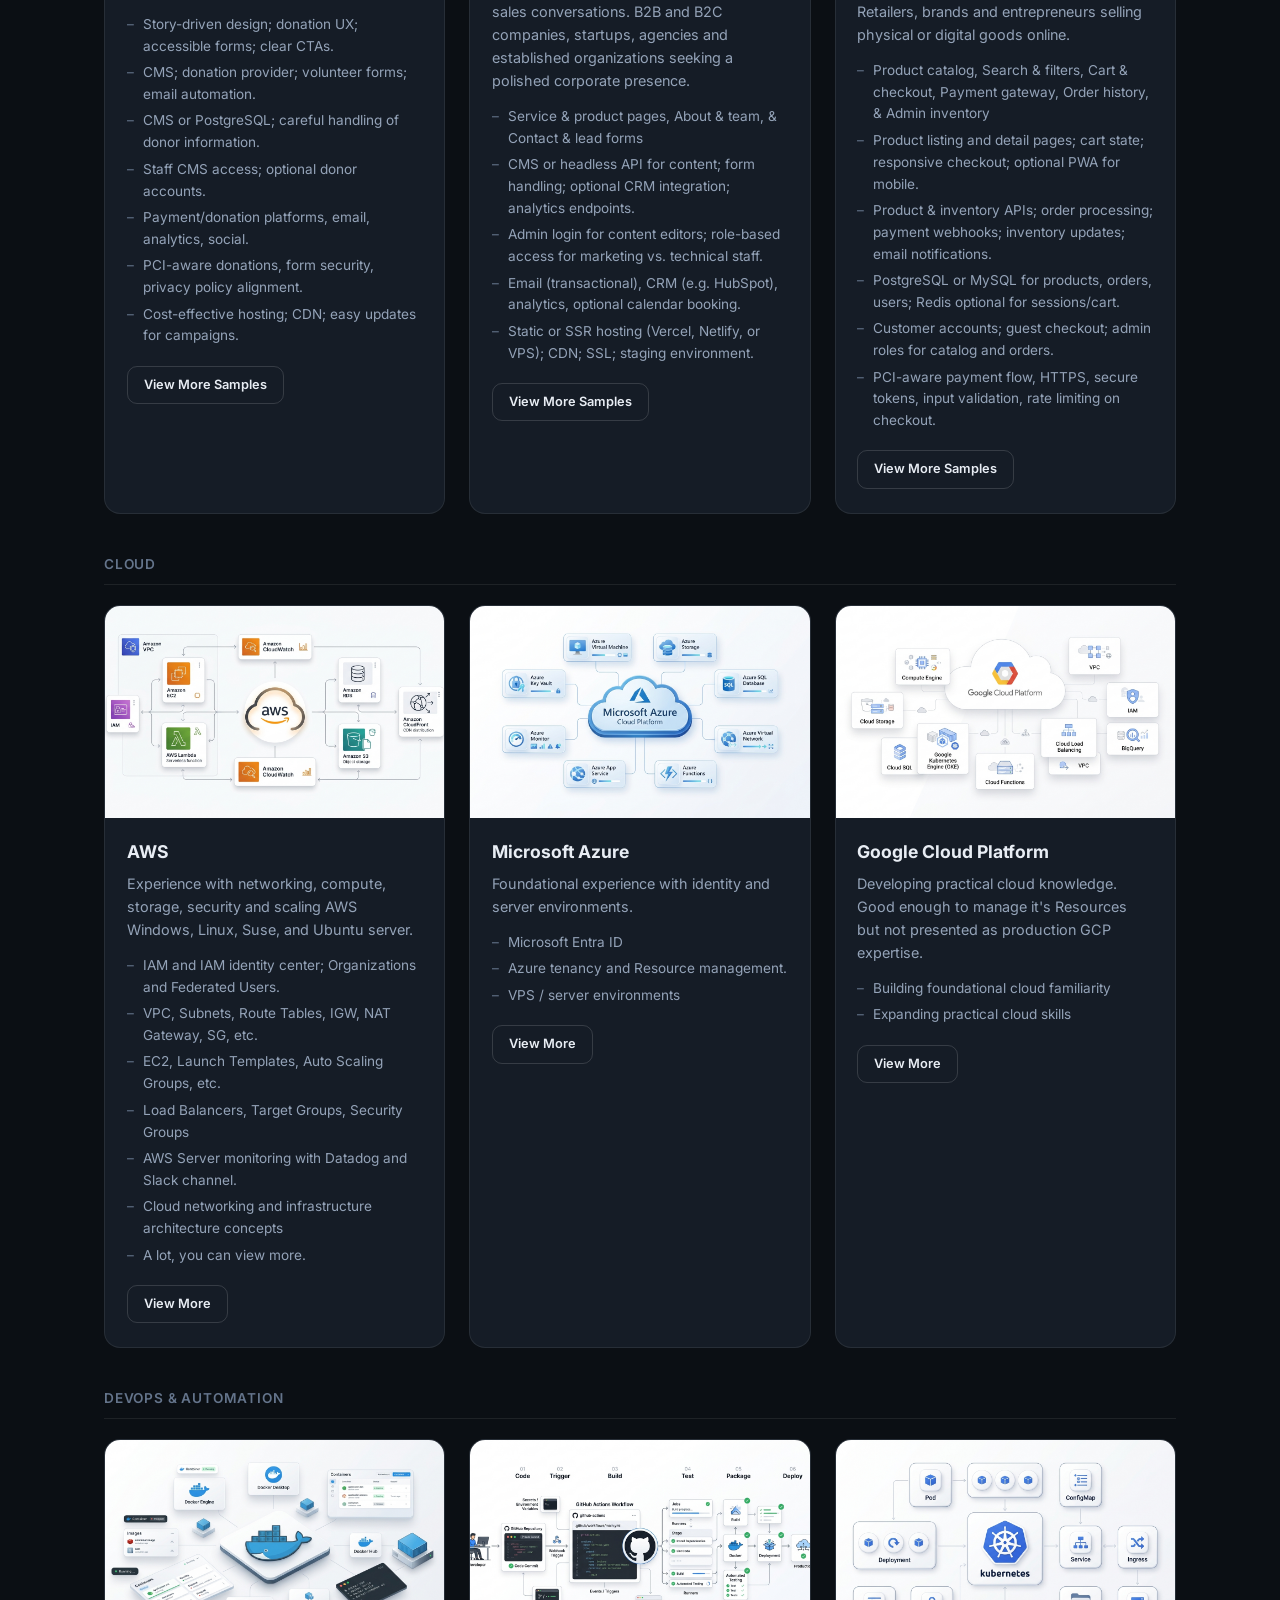
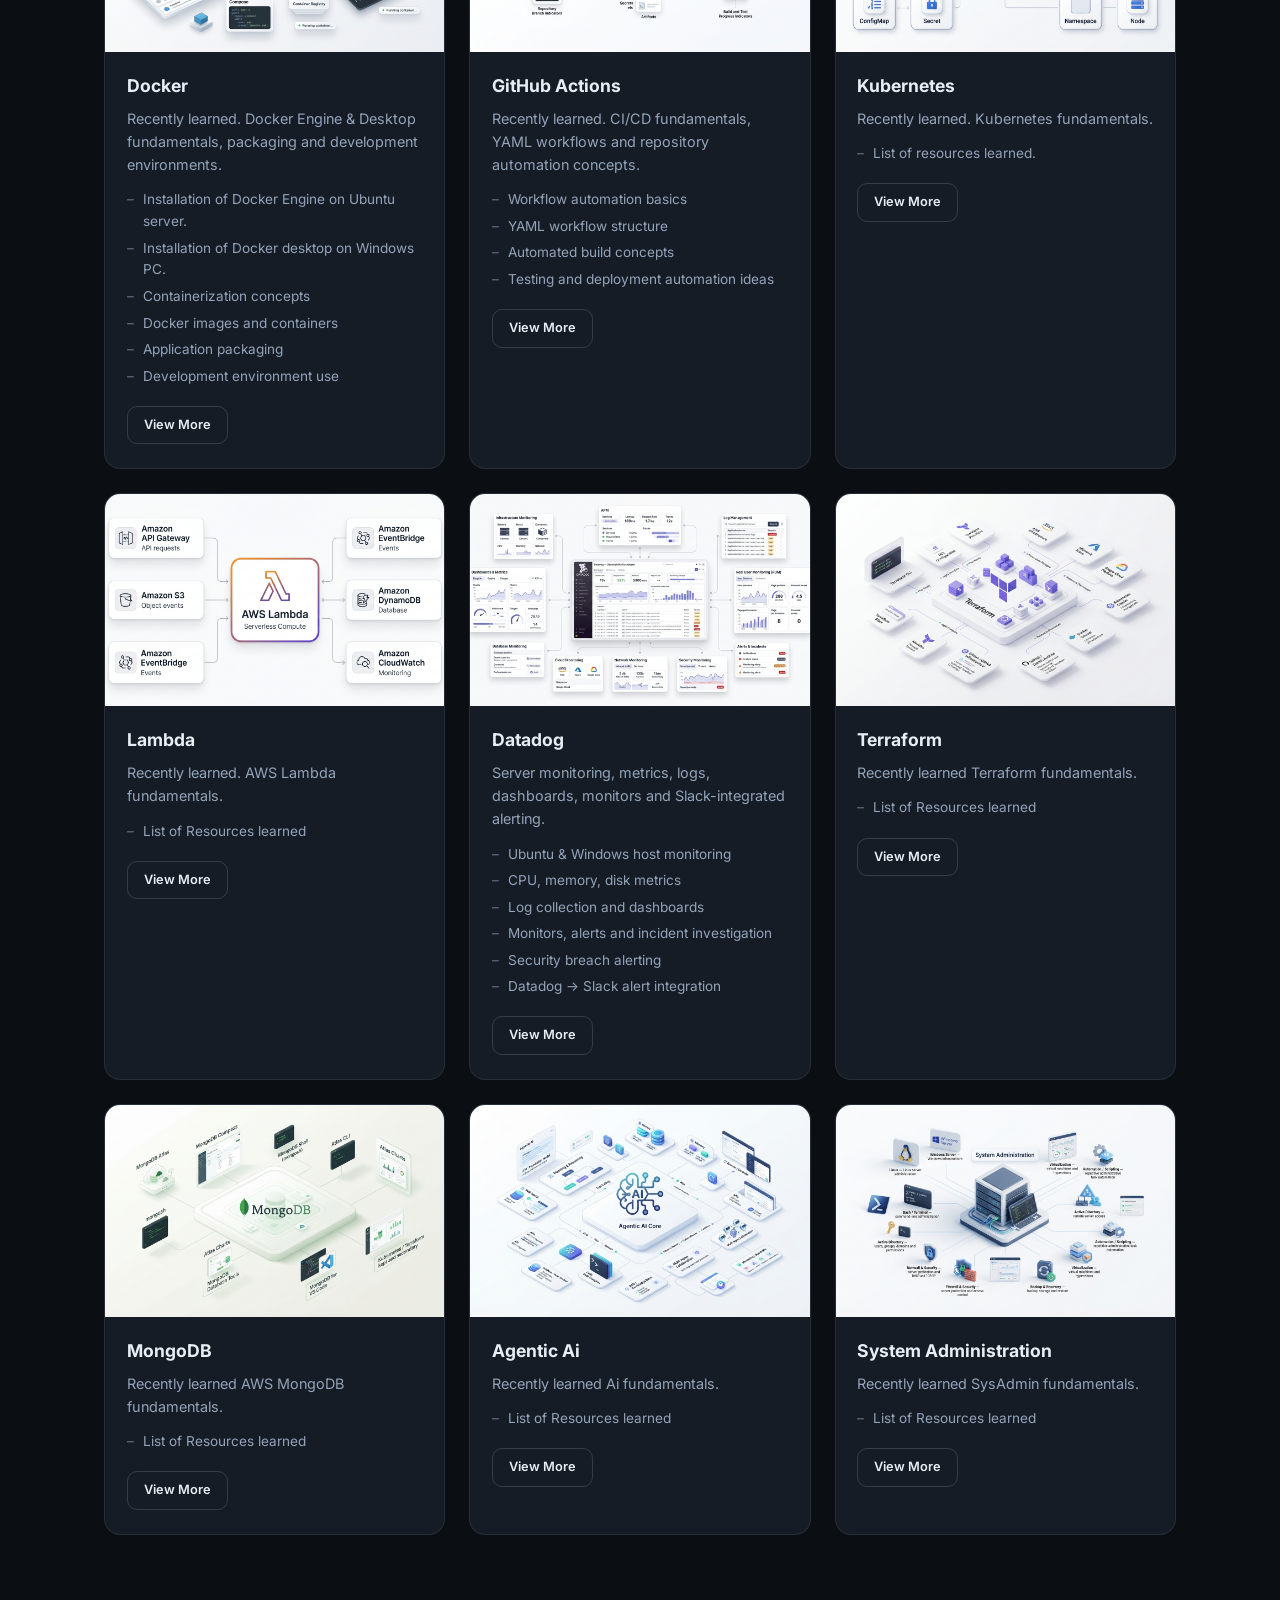
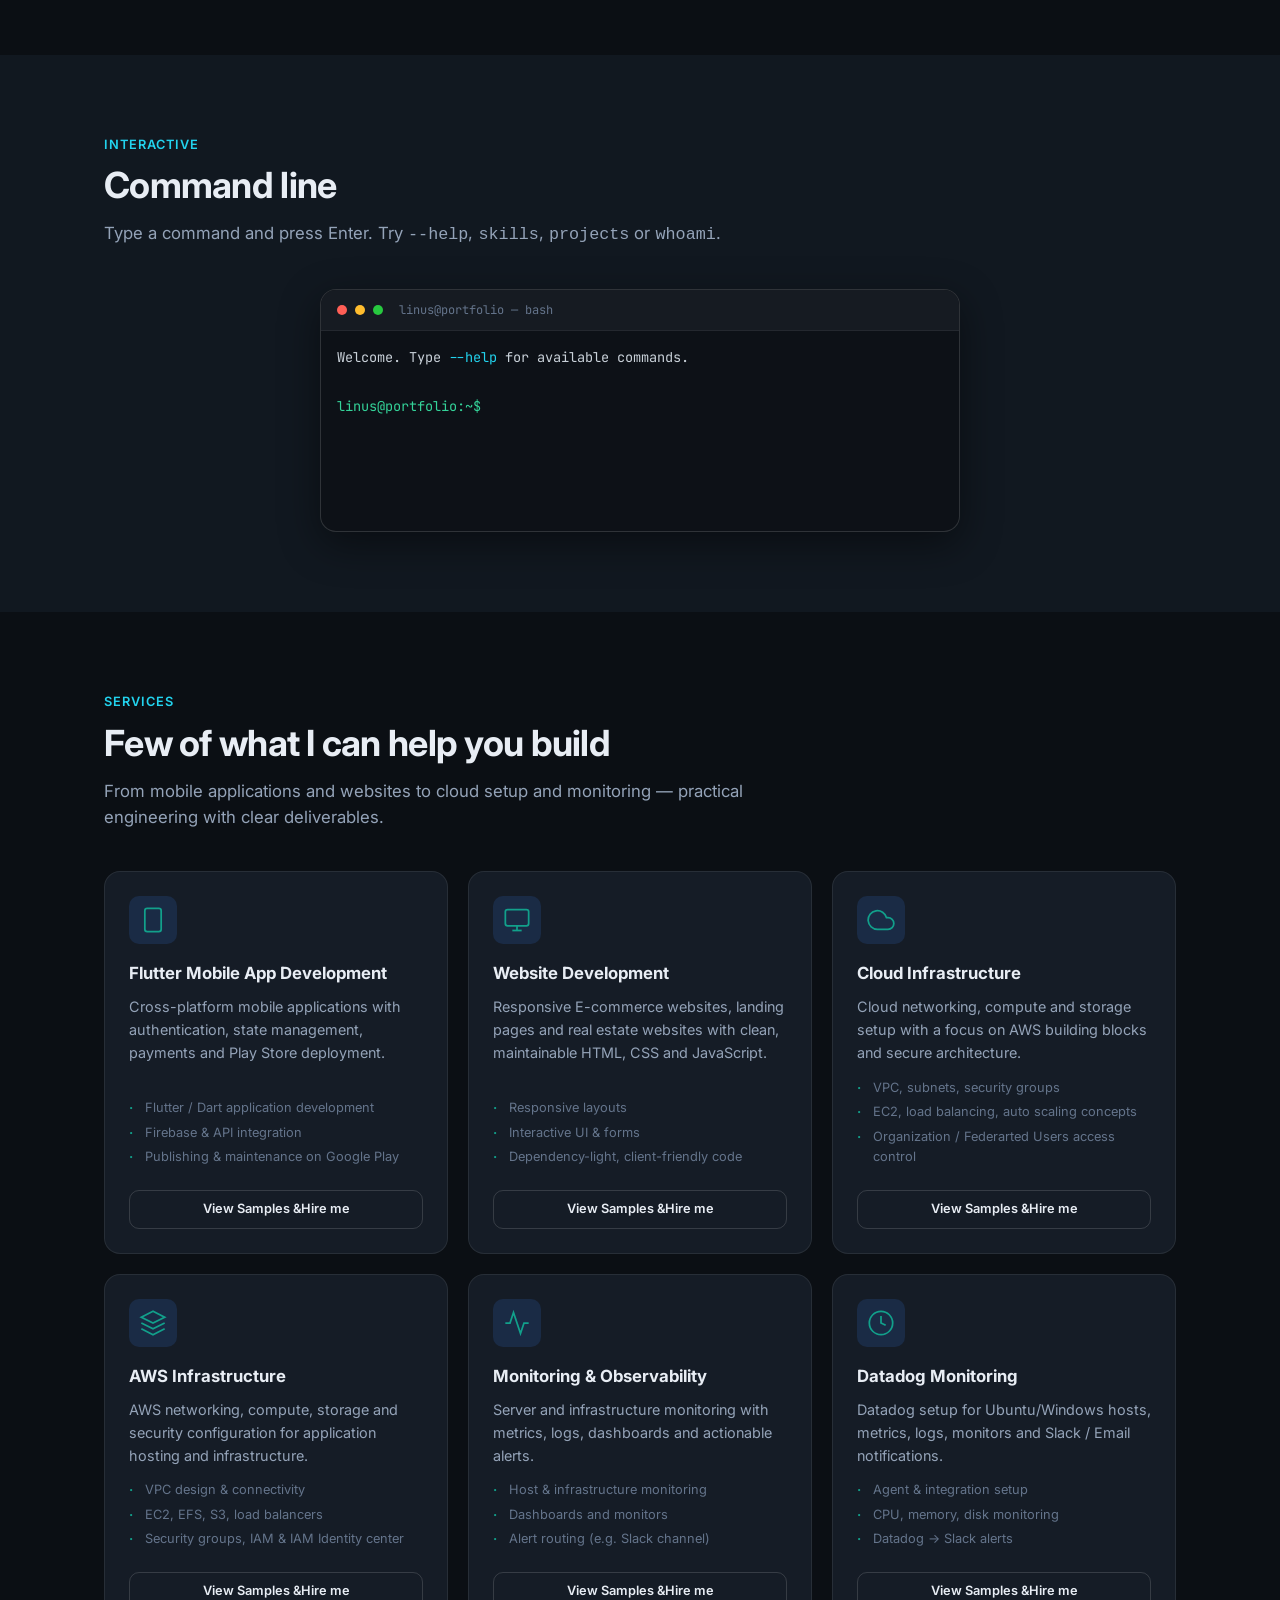
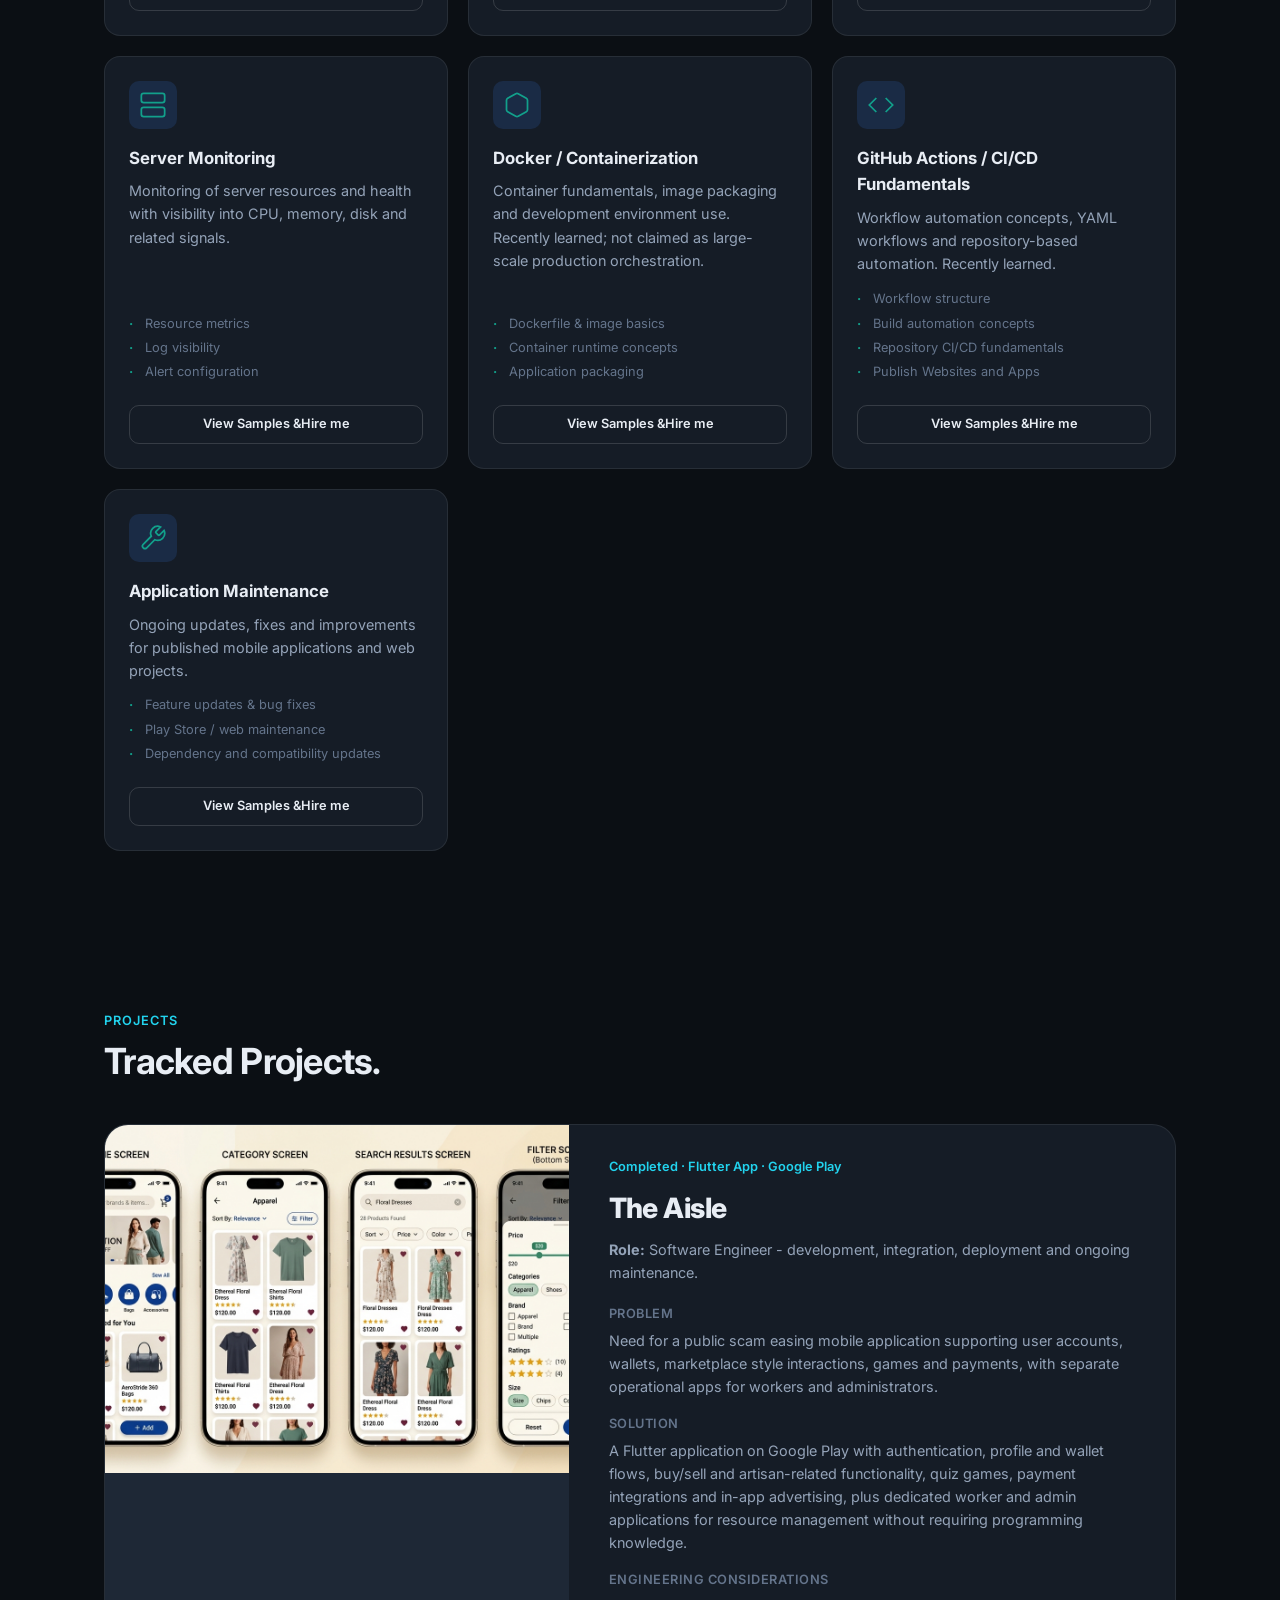
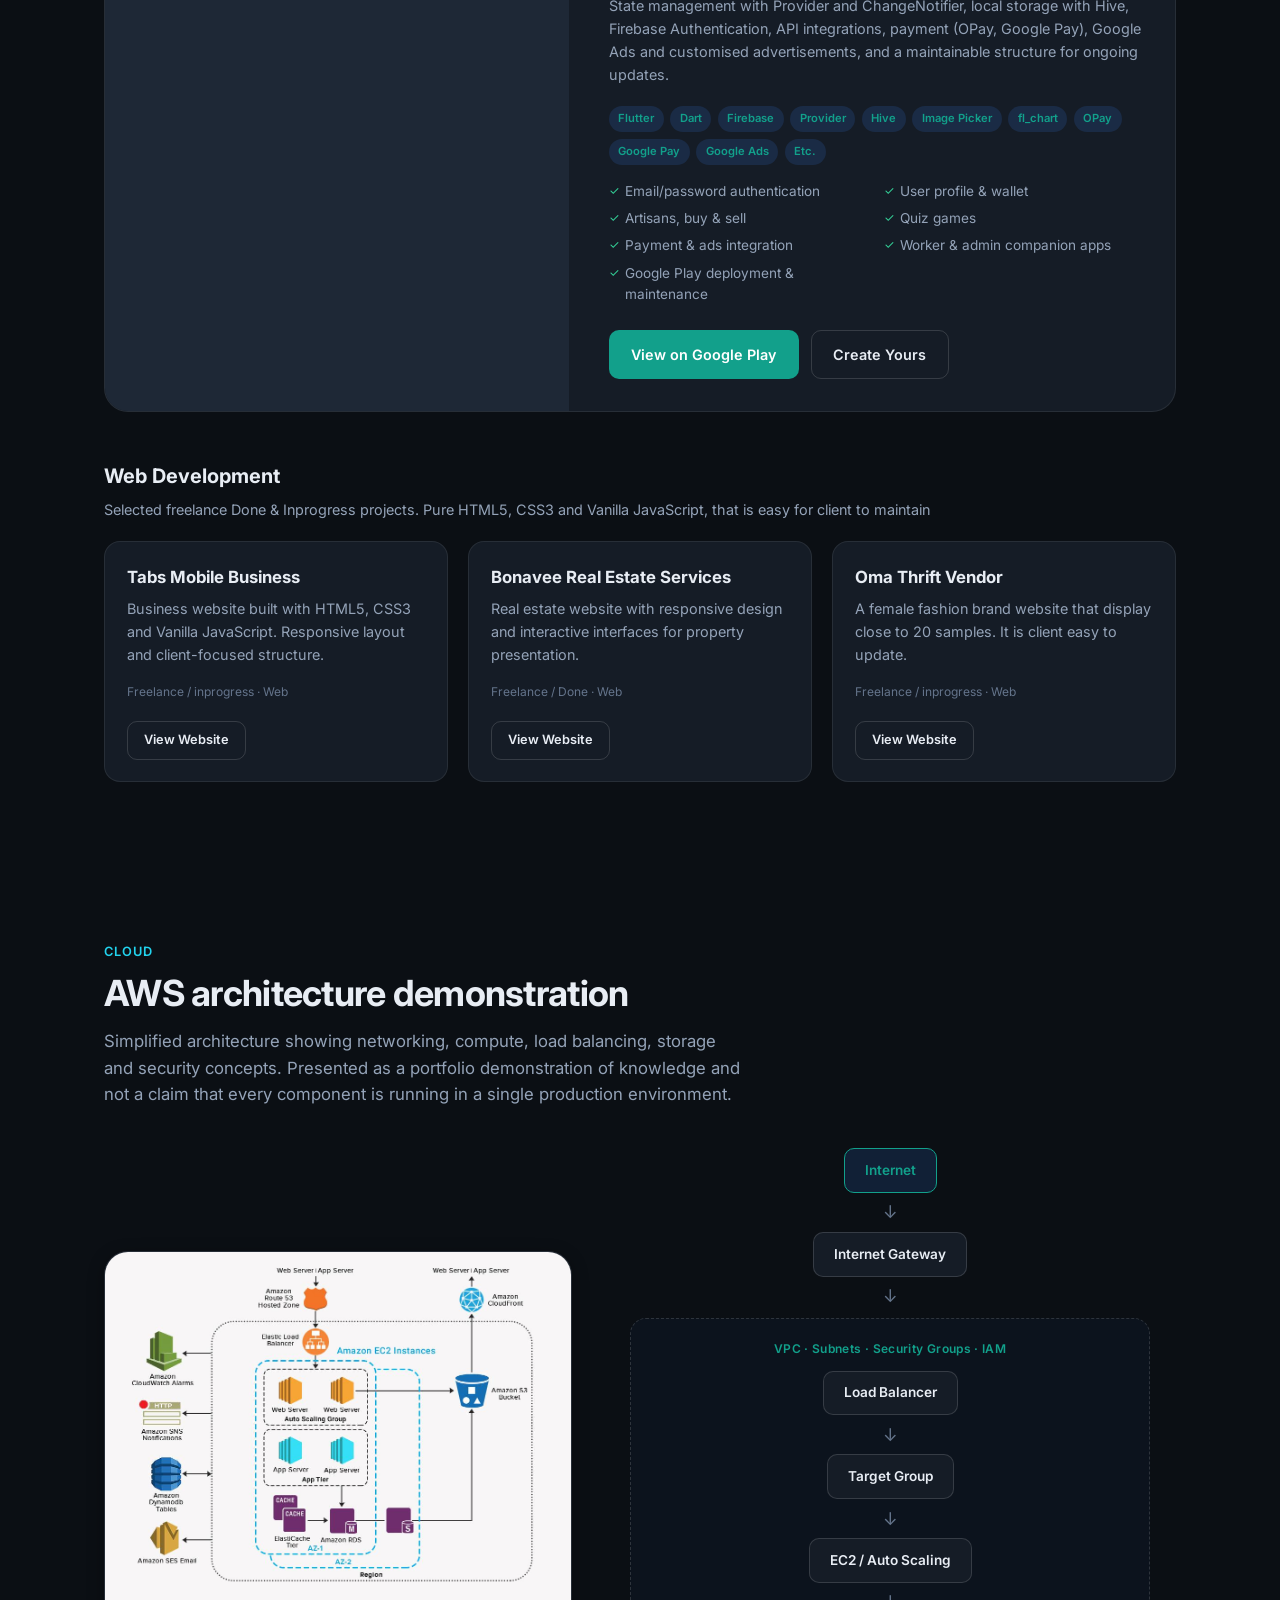
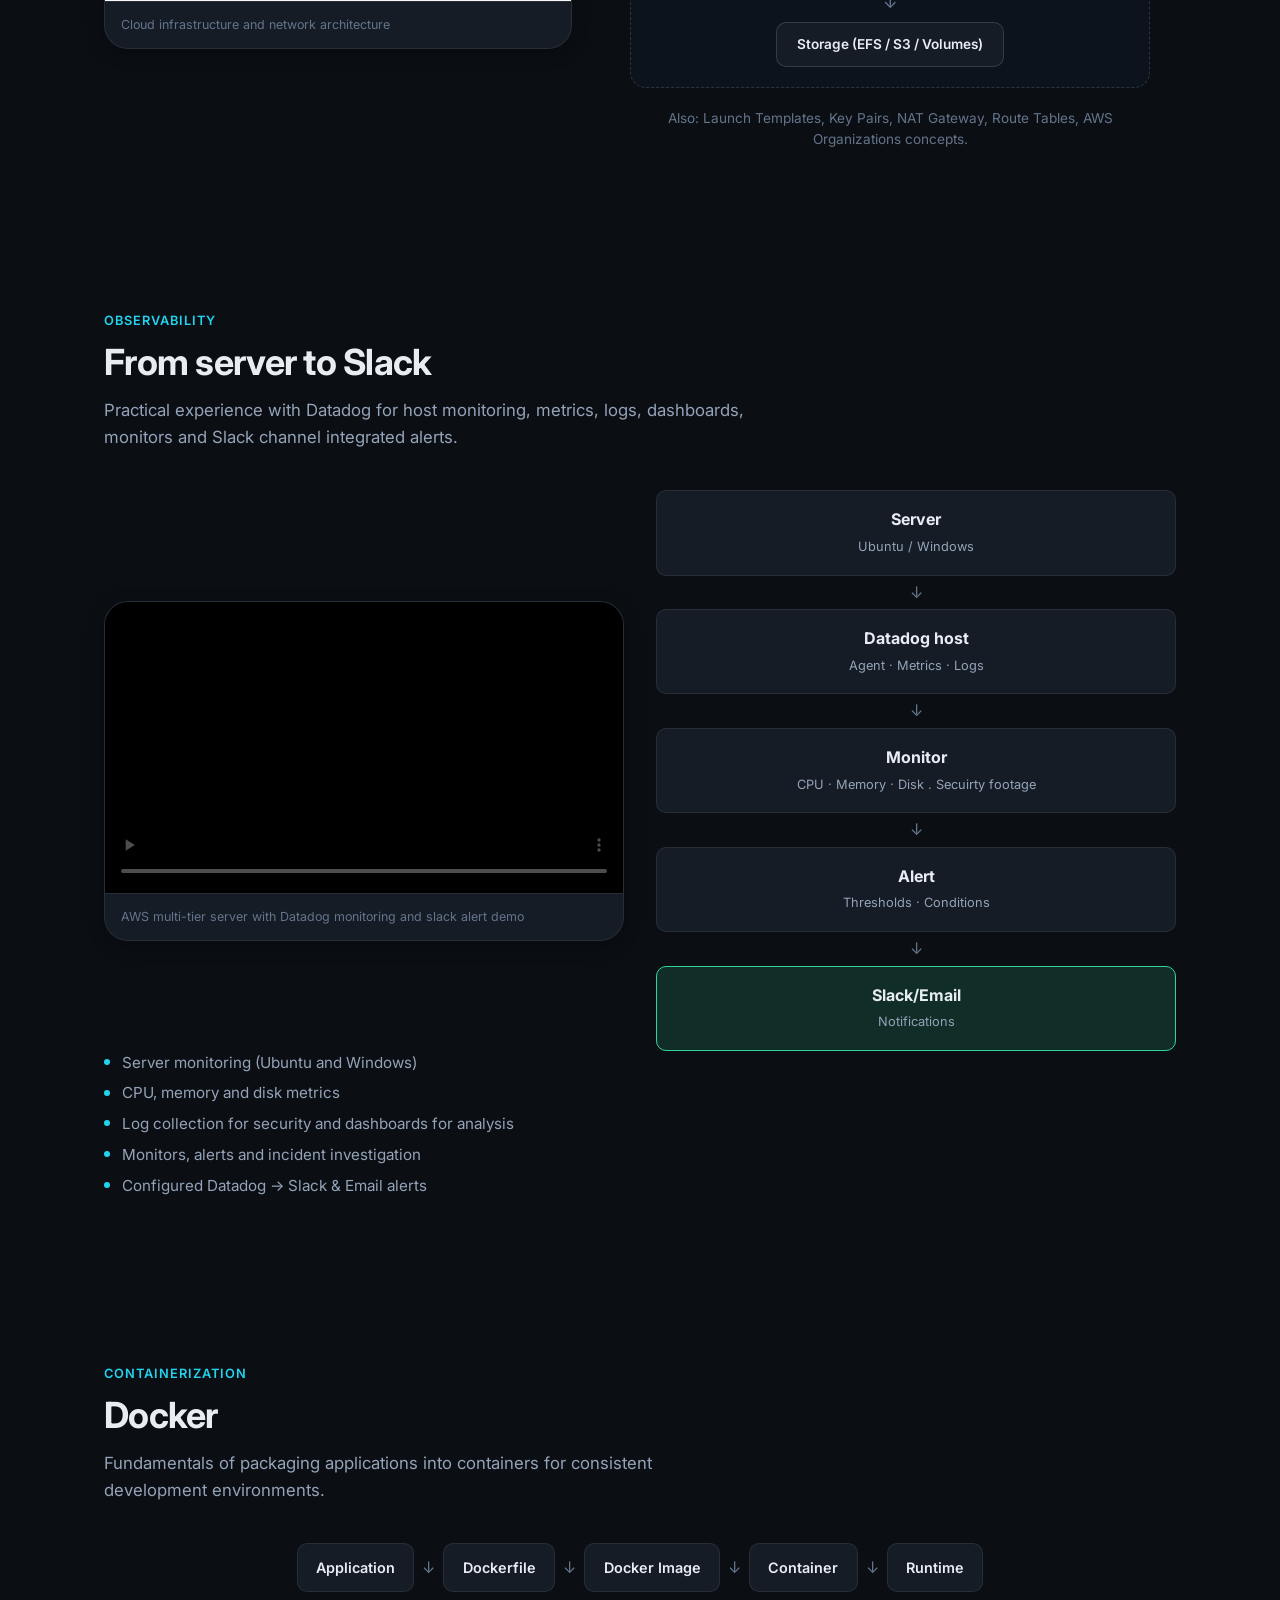
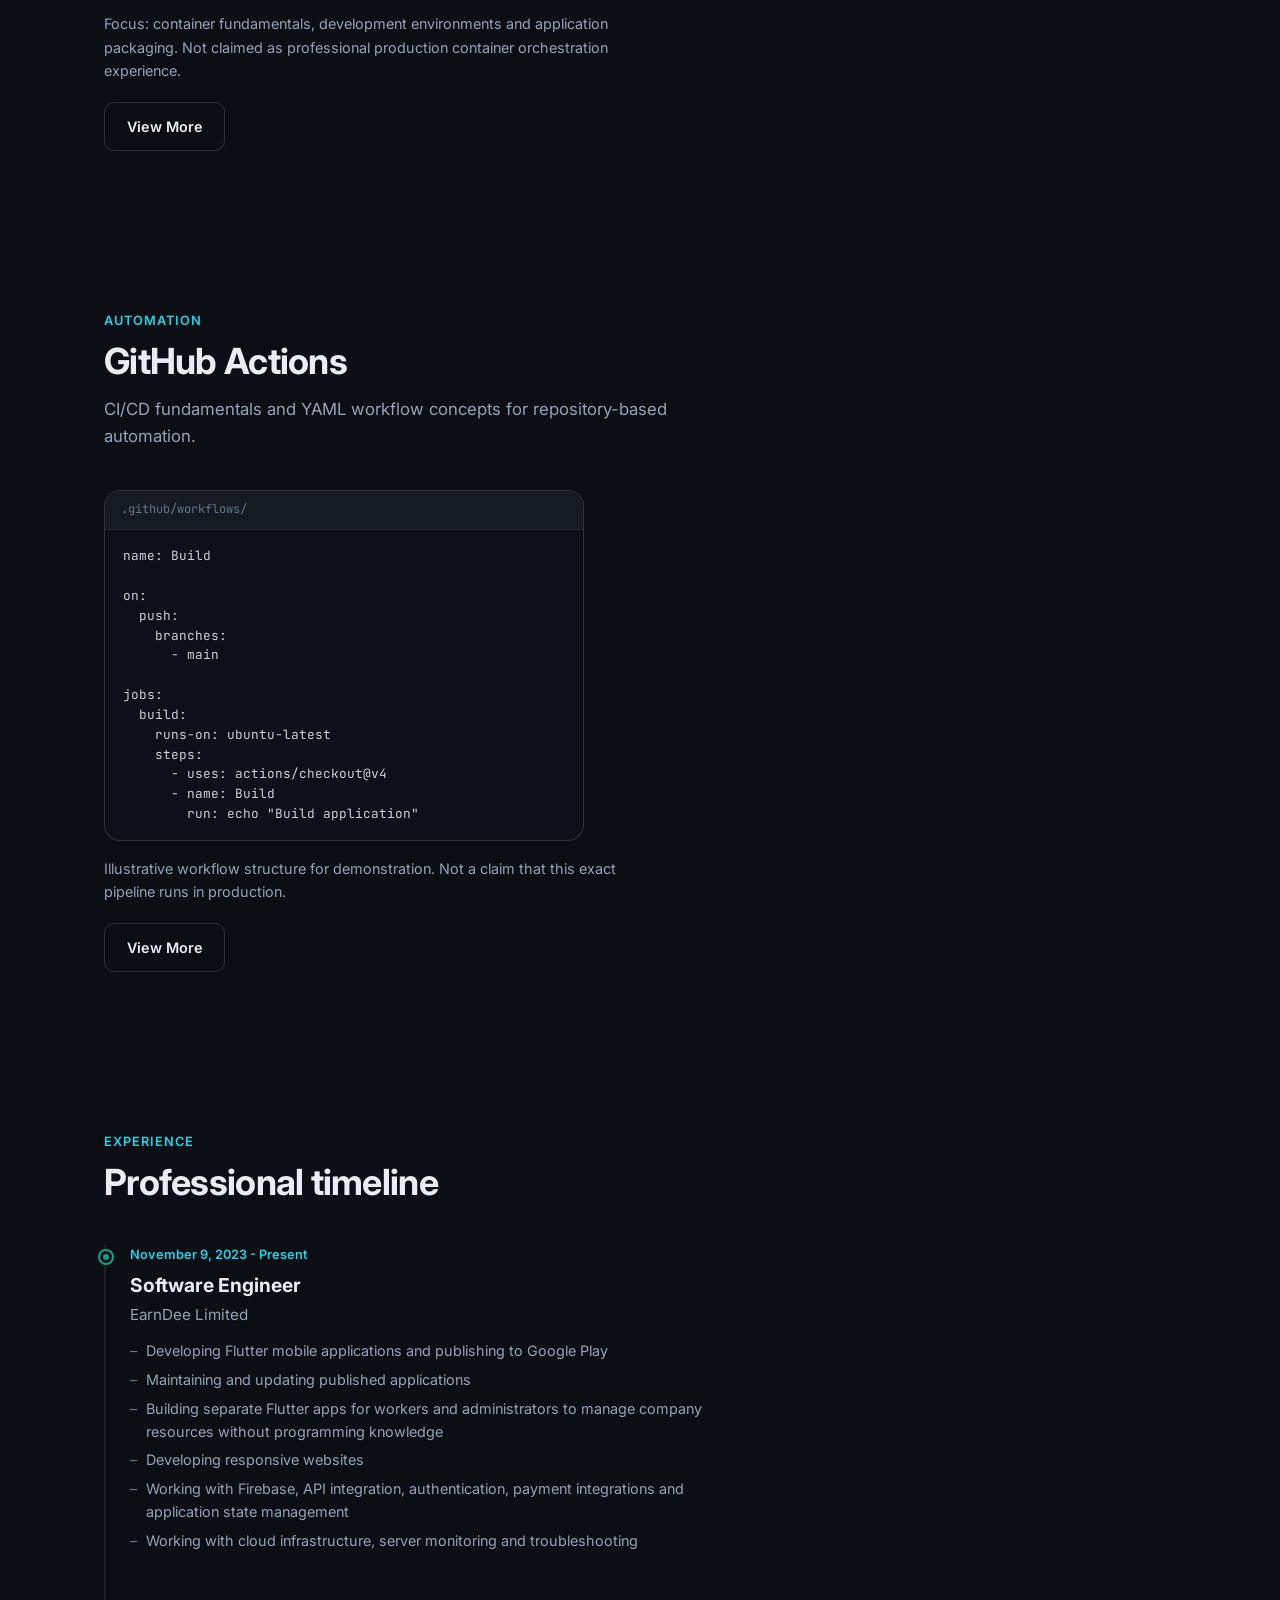
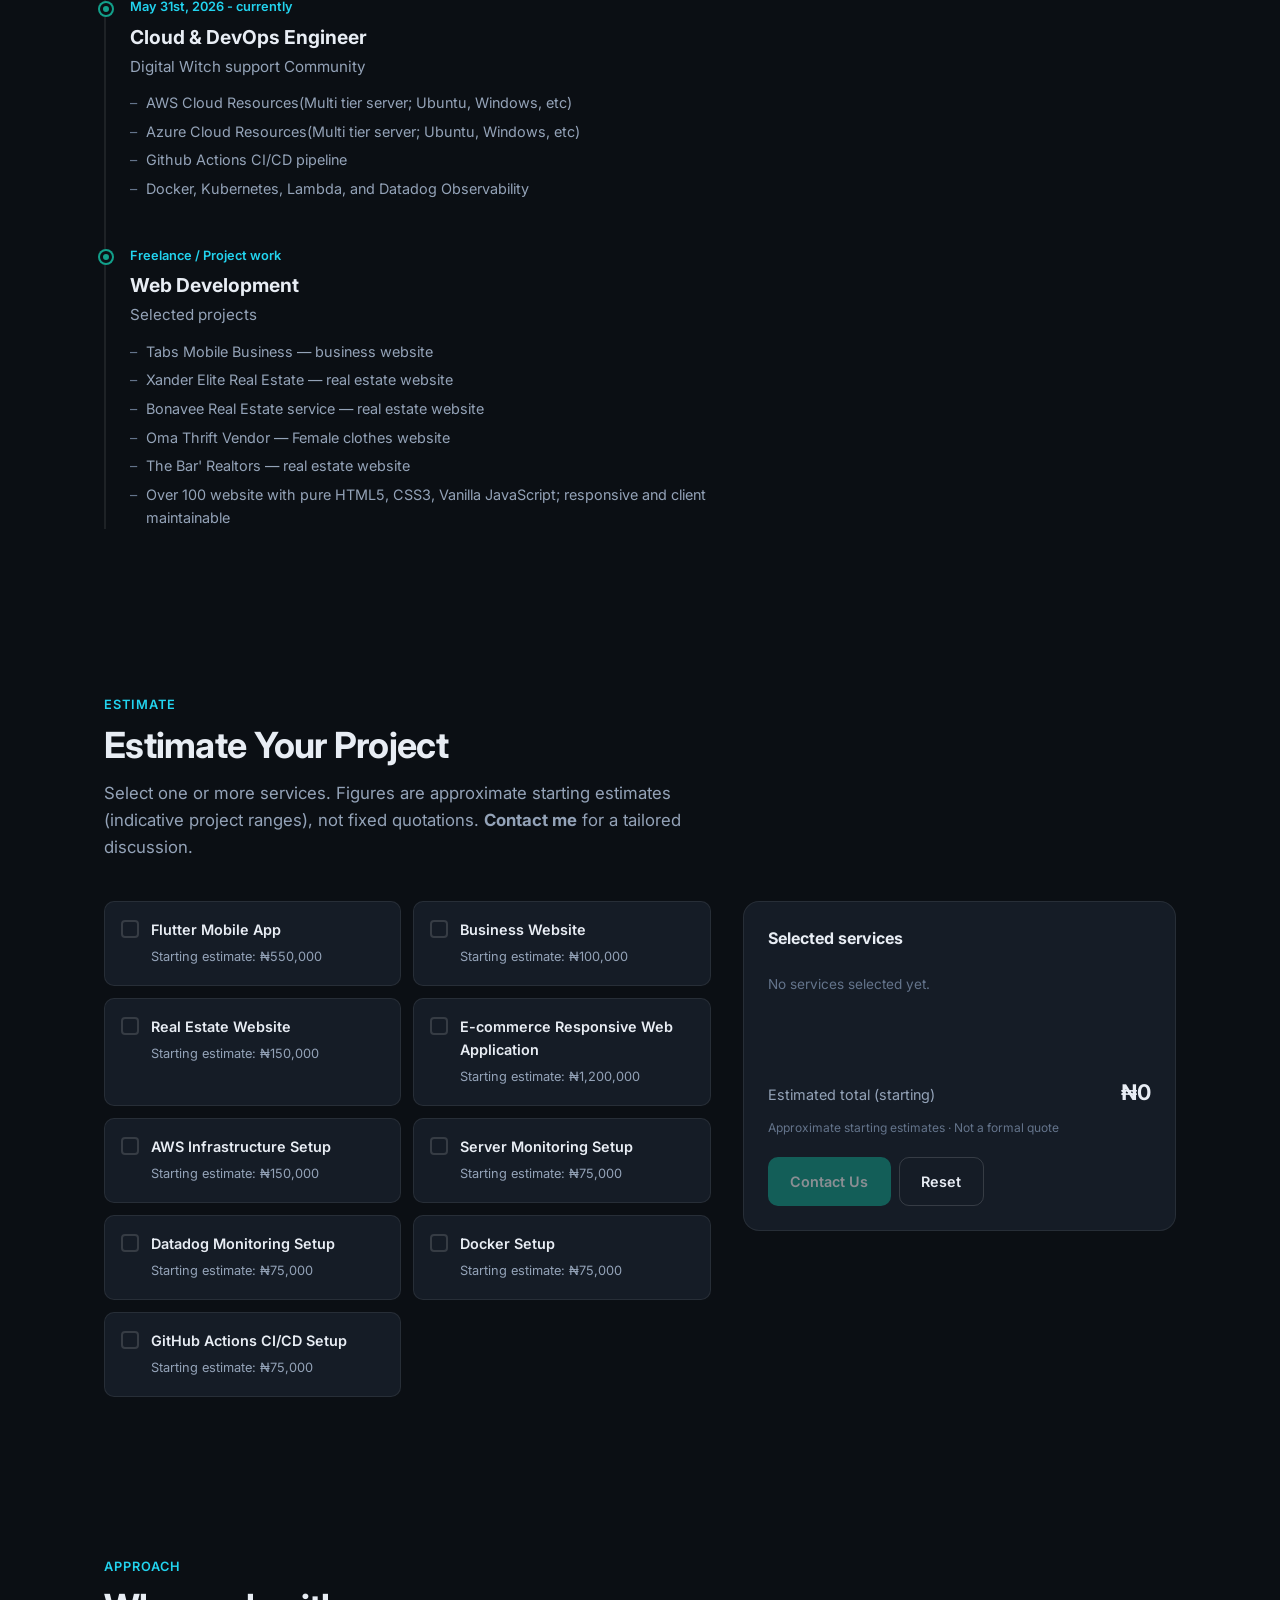
==== commit f9ea9f9c: "few updates" ====
--- a/index.html
+++ b/index.html
@@ -125,12 +125,12 @@
           <div class="about-content">
             <p class="about-lead">
               I am a Software Engineer focused on building practical software across
-              main platforms; Andriod, iOS, Desktop, and Web browsers.
+              many platforms; Andriod, iOS, Desktop, and Web browsers.
             </p>
             <p>
               My primary development focus is Flutter for mobile application development,
               complemented by web development using HTML5, CSS3 and Vanilla JavaScript.
-              I also have experience with cloud infrastructure engineering, Github action CI/CD pipeline,
+              I also have good knowledge in cloud infrastructure engineering, Github action CI/CD pipeline,
               server monitoring & Observability with Datadog, Docker, AWS Lambda, Terraform, and Kurbernetes.
             </p>
             <p>
@@ -139,11 +139,11 @@
               Secure, and usable by Technical and Non-technical stakeholders where required like:
             </p>
             <ul class="about-points">
-              <li>Flutter mobile applications published and maintained on Google Playstore</li>
-              <li>Flutter mobile applications published and maintained using Github action CI/CD pipeline.</li>
-              <li>Responsive websites that can be maintainable by clients.</li>
-              <li>Cloud networking, compute, storage and security on AWS</li>
-              <li>Server monitoring, dashboards, alerts and incident investigation with
+              <li>The Aisle and Animate, which are Flutter mobile applications published and maintained on Google Playstore.</li>
+              <li>EarnDee Ai and Animate, which are Flutter mobile applications published and maintained using Github action CI/CD pipeline.</li>
+              <li>Bonavee's Real Estate responsive website that can be maintainable by clients.</li>
+              <li>Multi tier Server for Cloud networking, compute, storage and security on AWS</li>
+              <li>Personnal Project on Server monitoring, dashboards, alerts and incident investigation with
                 Datadog and Slack channel / email / Custom software.</li>
             </ul>
           </div>
@@ -192,7 +192,10 @@
           <p class="section-eyebrow">Expertise</p>
           <h2 class="section-title">Technical capabilities</h2>
           <p class="section-desc">
-            Practical skills across mobile, web, cloud and DevOps infrastructure.
+            Practical skills across cross-platform mobile app, web, 
+            AWS, Azure, GCP, GitHub action CI/CD pipeline, Docker, 
+            Kubernetes, Terraform, AWS Lambda, Portainer, Openlens, 
+            SysAdmin(Linux), Jira, and Datadog.
           </p>
         </div>
 
@@ -210,7 +213,7 @@
                 <div class="skill-body">
                   <h4 class="skill-name">Flutter Mobile App</h4>
                   <p class="skill-desc">
-                    End-to-end shopping experience from discovery through checkout and order history. Optimized for conversion, performance, and multi-platform consistency.
+                    Easy shopping experience from discovery through checkout and order history. Optimized for conversion, performance, and multi-platform consistency.
                   </p>
                   <ul class="skill-list">
                     <li>Home / category navigation</li>
@@ -220,7 +223,7 @@
                     <li>PCI-aware payment flow and Fraud checks.</li>
                     <li>Payment integrations (OPay, GPay)</li>
                     <li>Playstore and App Store publishing &amp; updating</li>
-                    <li>GitHub Action CI/CD pipeline Yaml file.</li>
+                    <li>GitHub Action CI/CD pipeline; Yaml file.</li>
                   </ul>
                   <a href="app/flutter/home.html" class="btn btn-sm btn-outline">View More Sample</a>
                 </div>
--- a/styles.css
+++ b/styles.css
@@ -1,7 +1,7 @@
 /* ============================================================
    LINUS NNAMDI OKOLO — Portfolio Styles
    Premium, professional, modern, conversion-focused
-   =========================logo=================================== */
+   ============================================================ */
 
 /* ---------- CSS Variables ---------- */
 :root {
@@ -467,8 +467,7 @@
 }
 
 .about-lead {
-  font-size: 1.15rem;
-  font-weight: 500;
+  font-size: 1rem;
   margin-bottom: 1rem;
 }
 
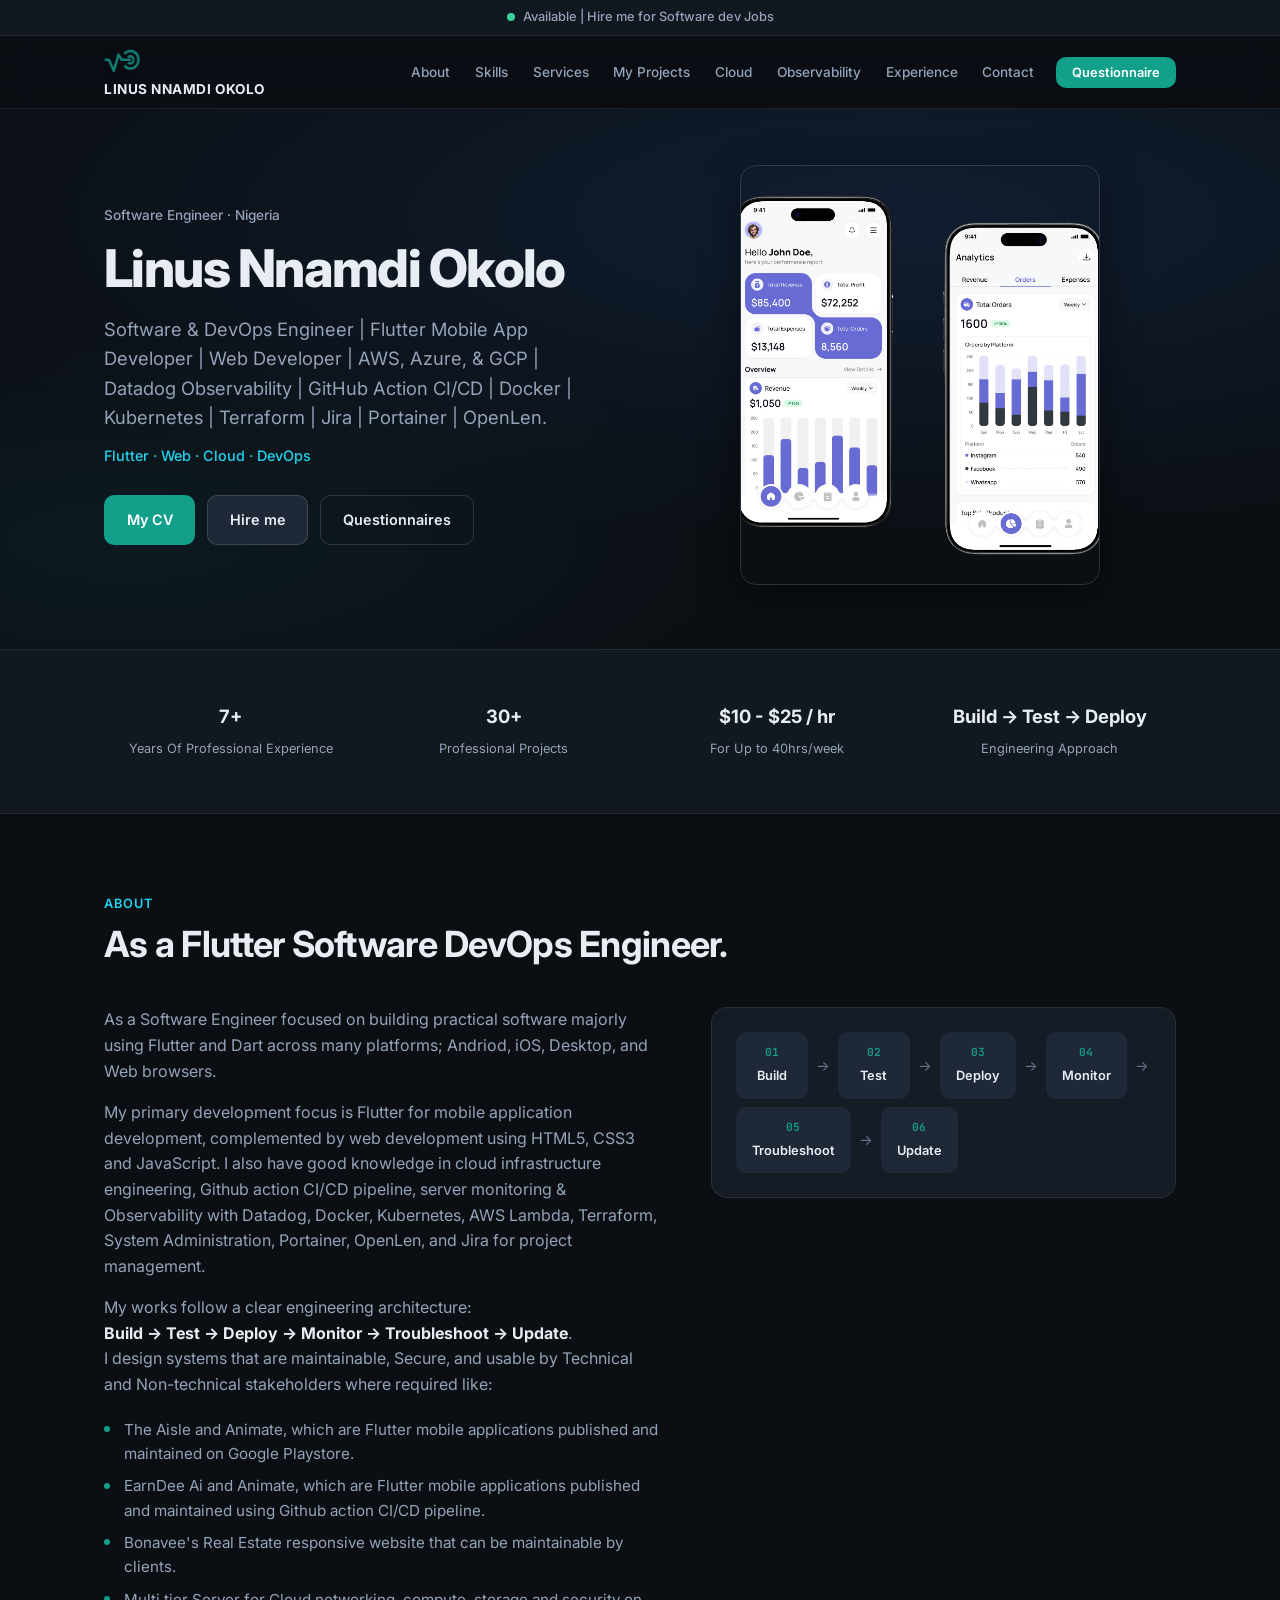
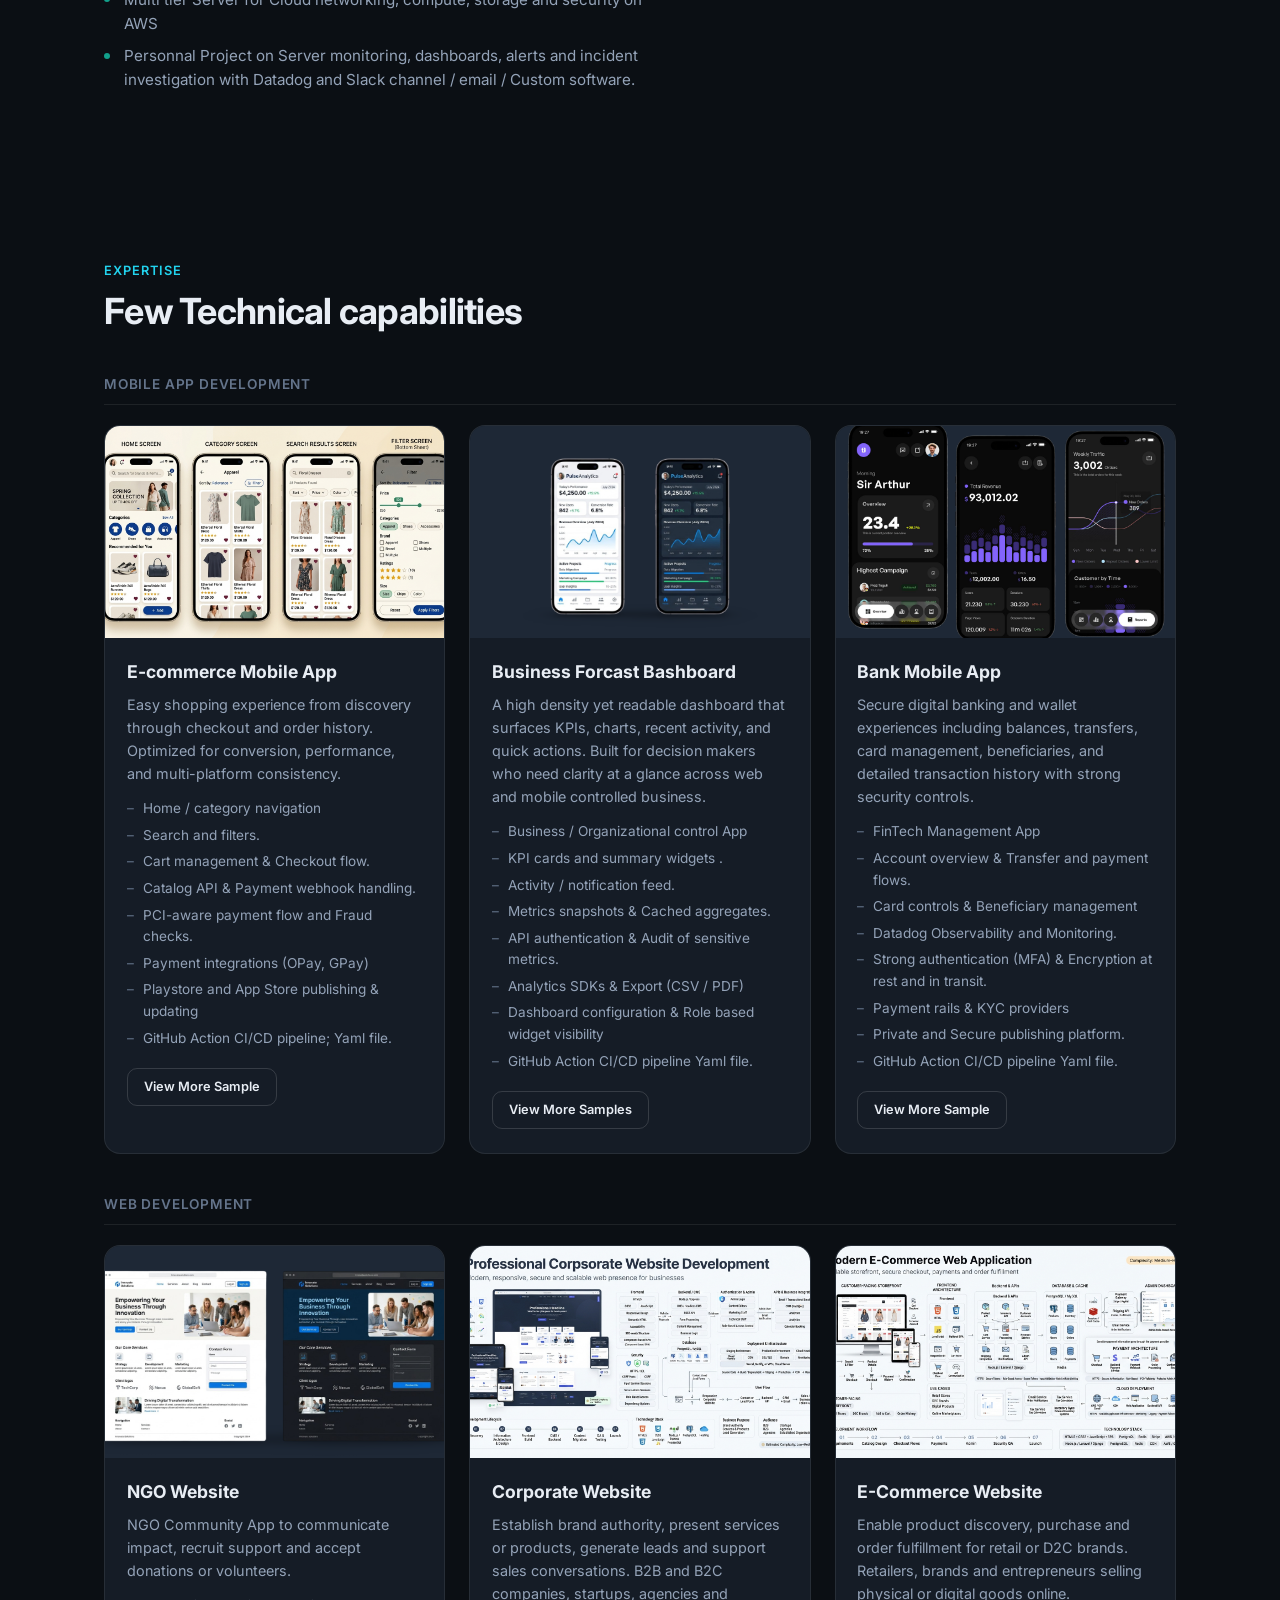
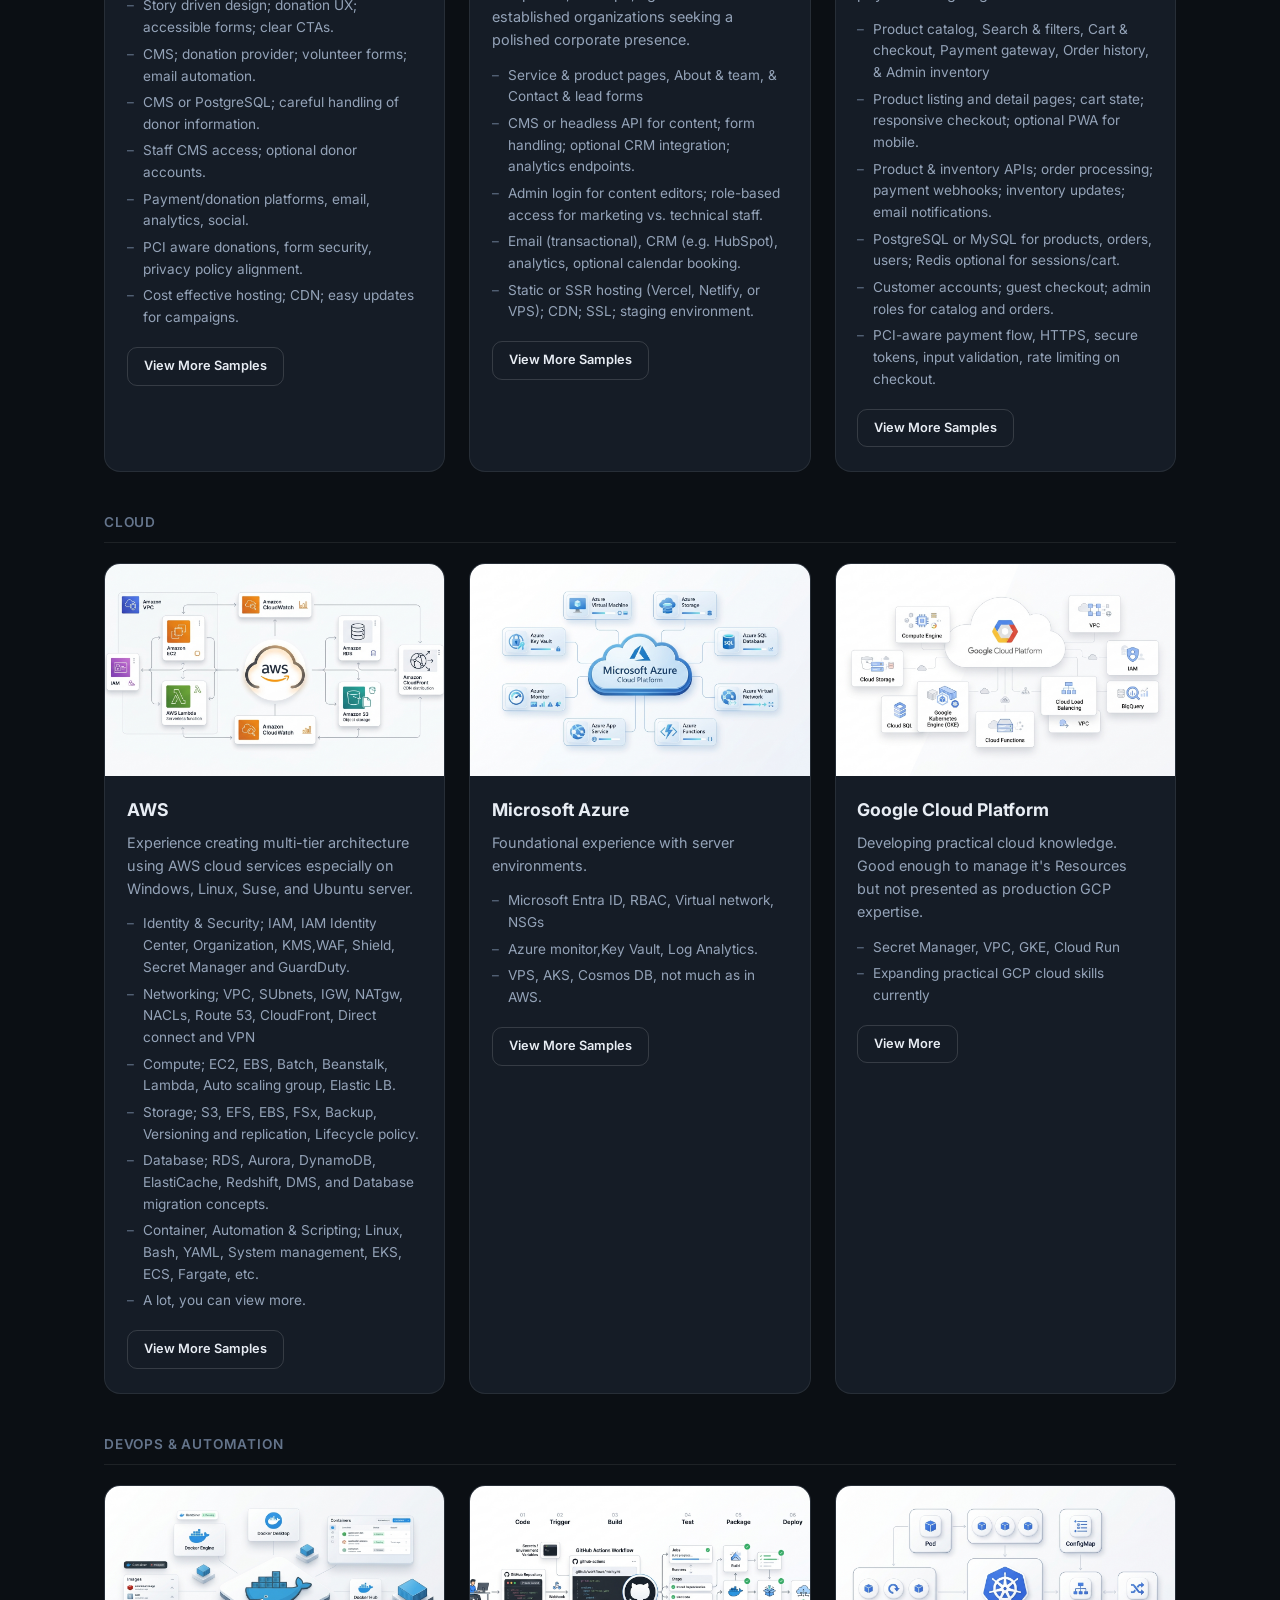
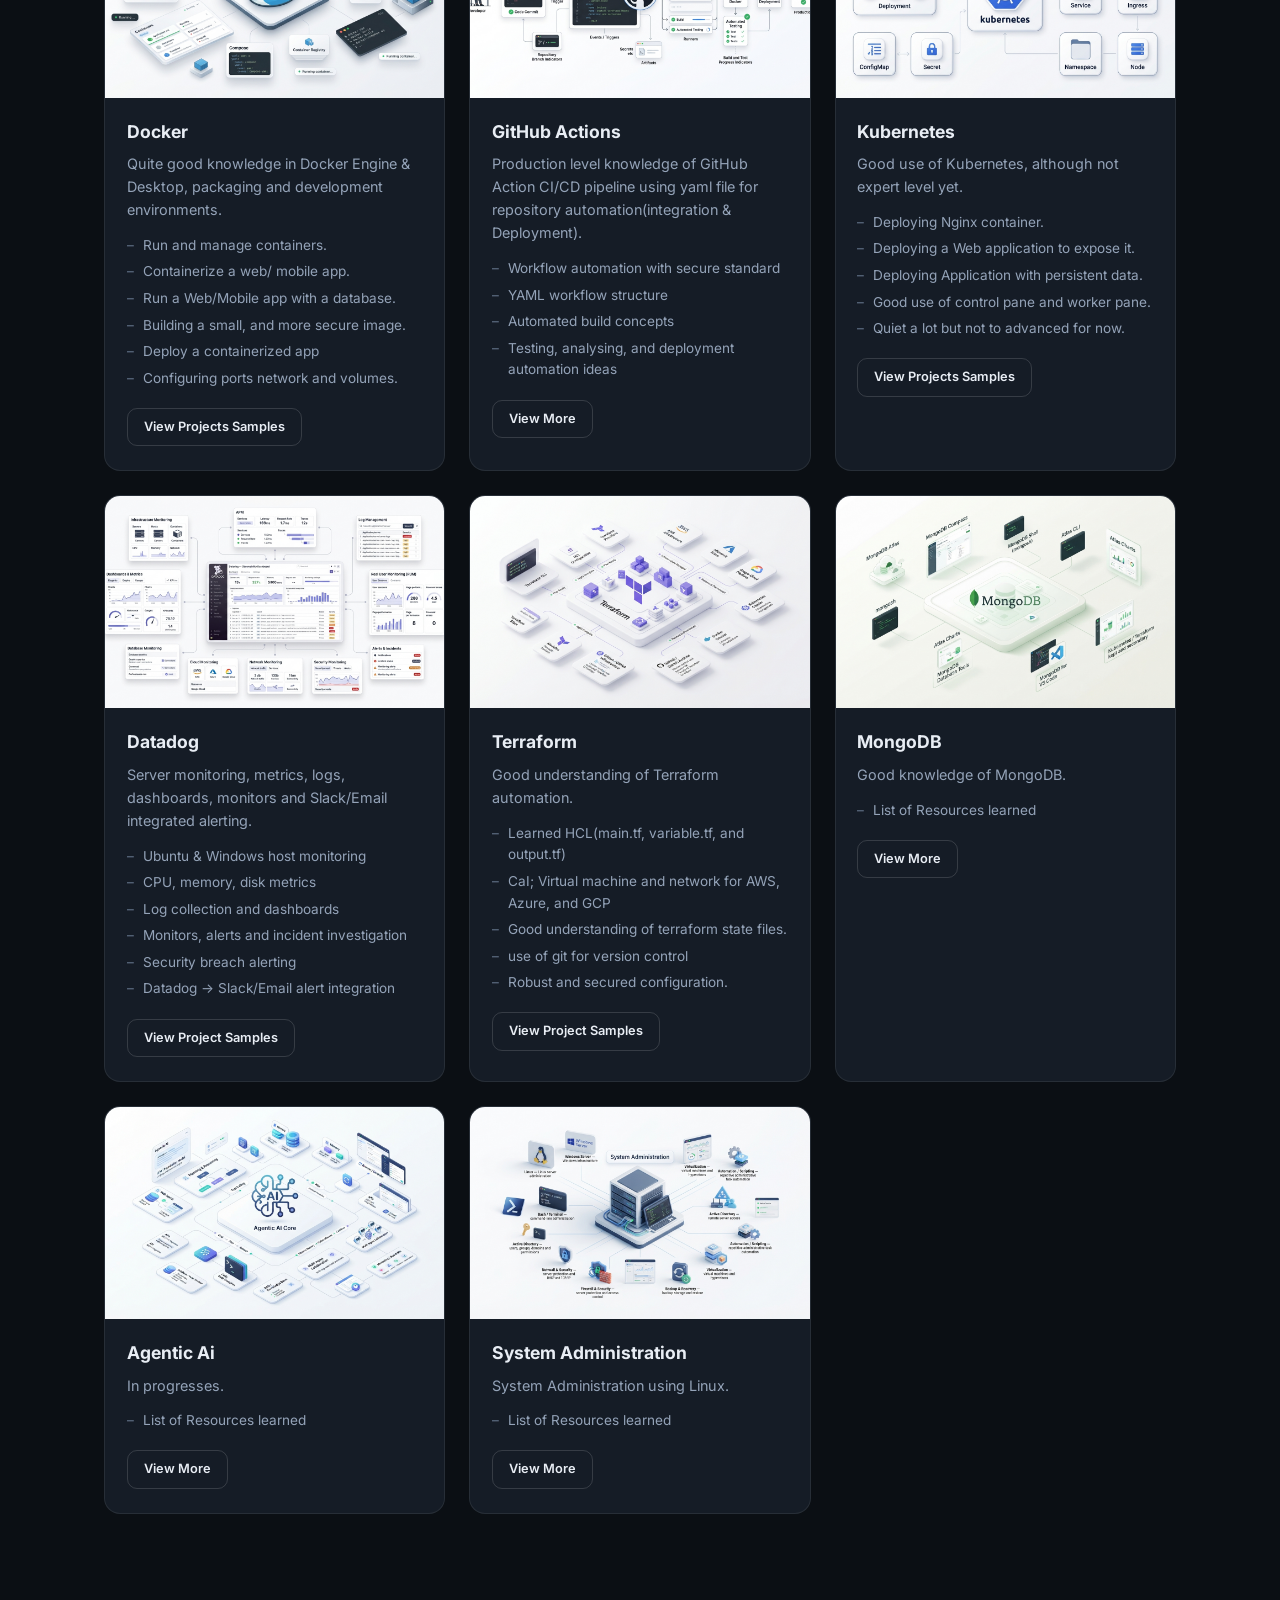
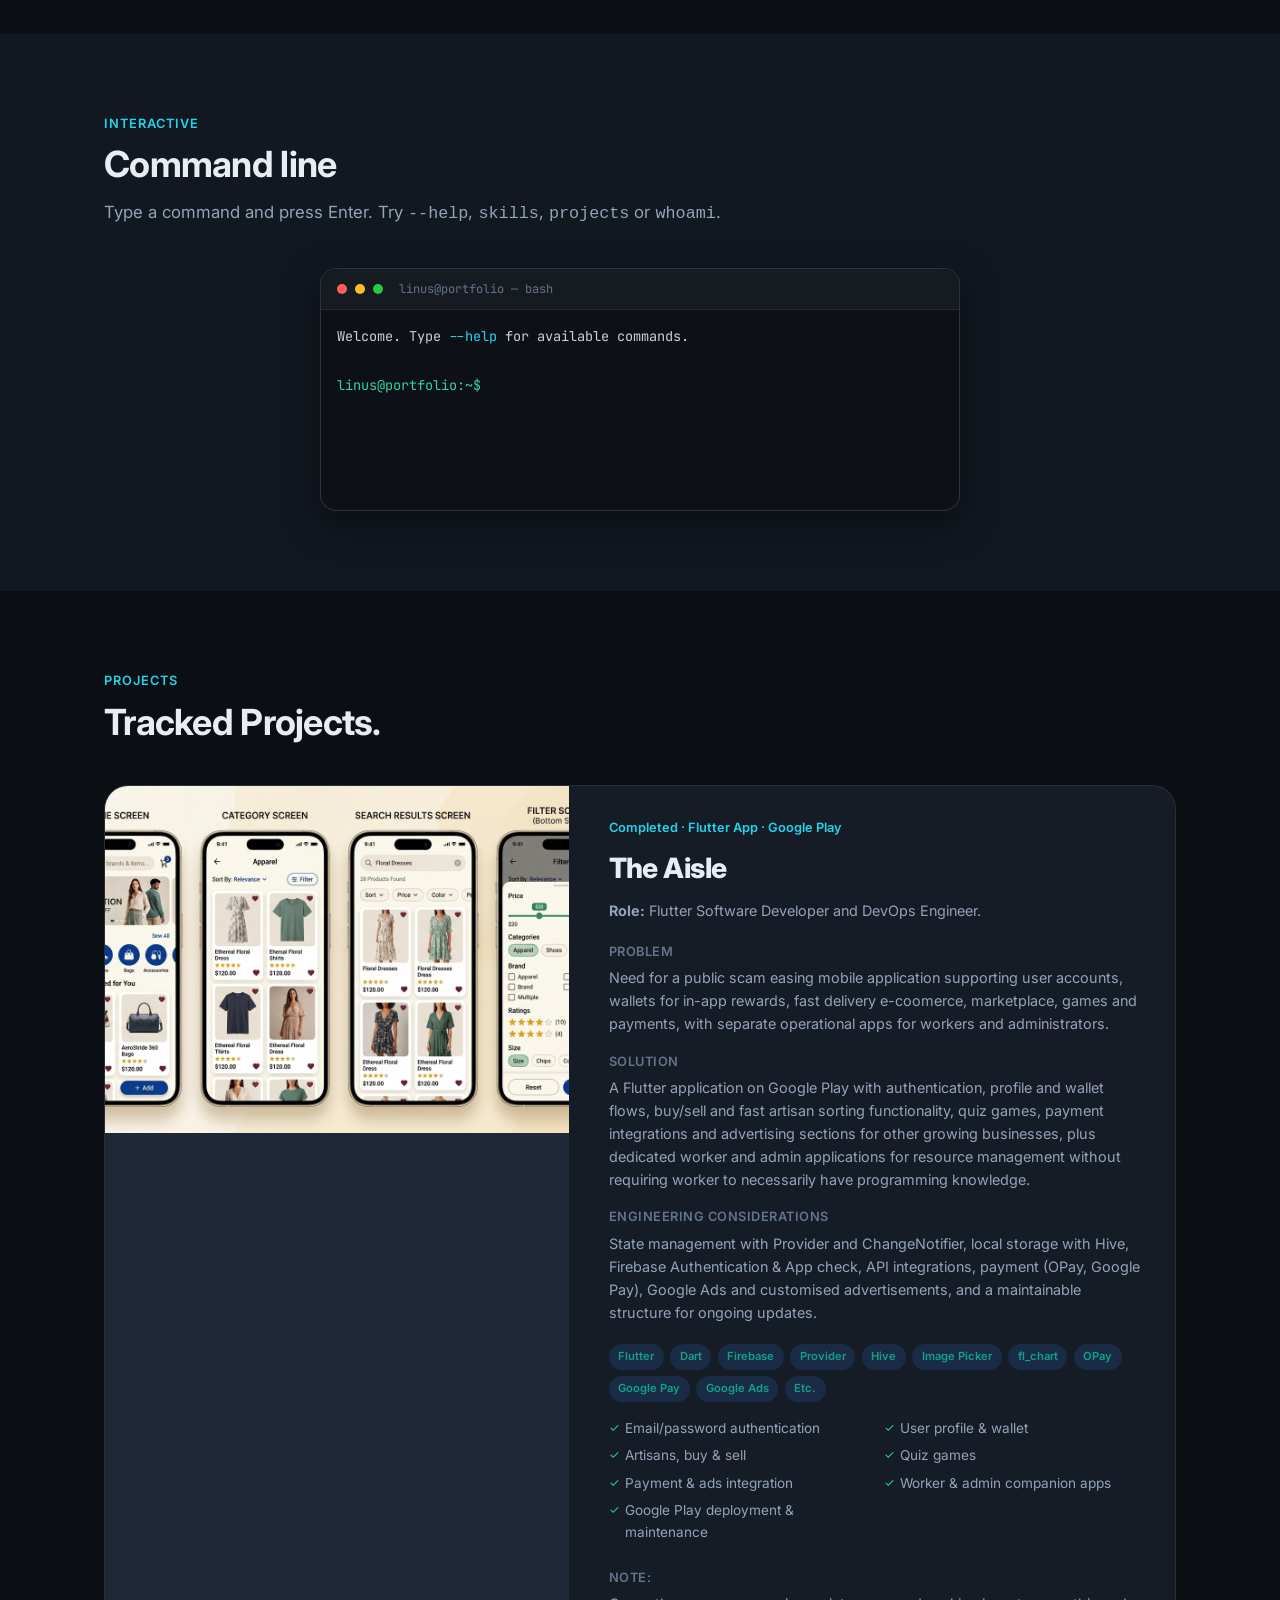
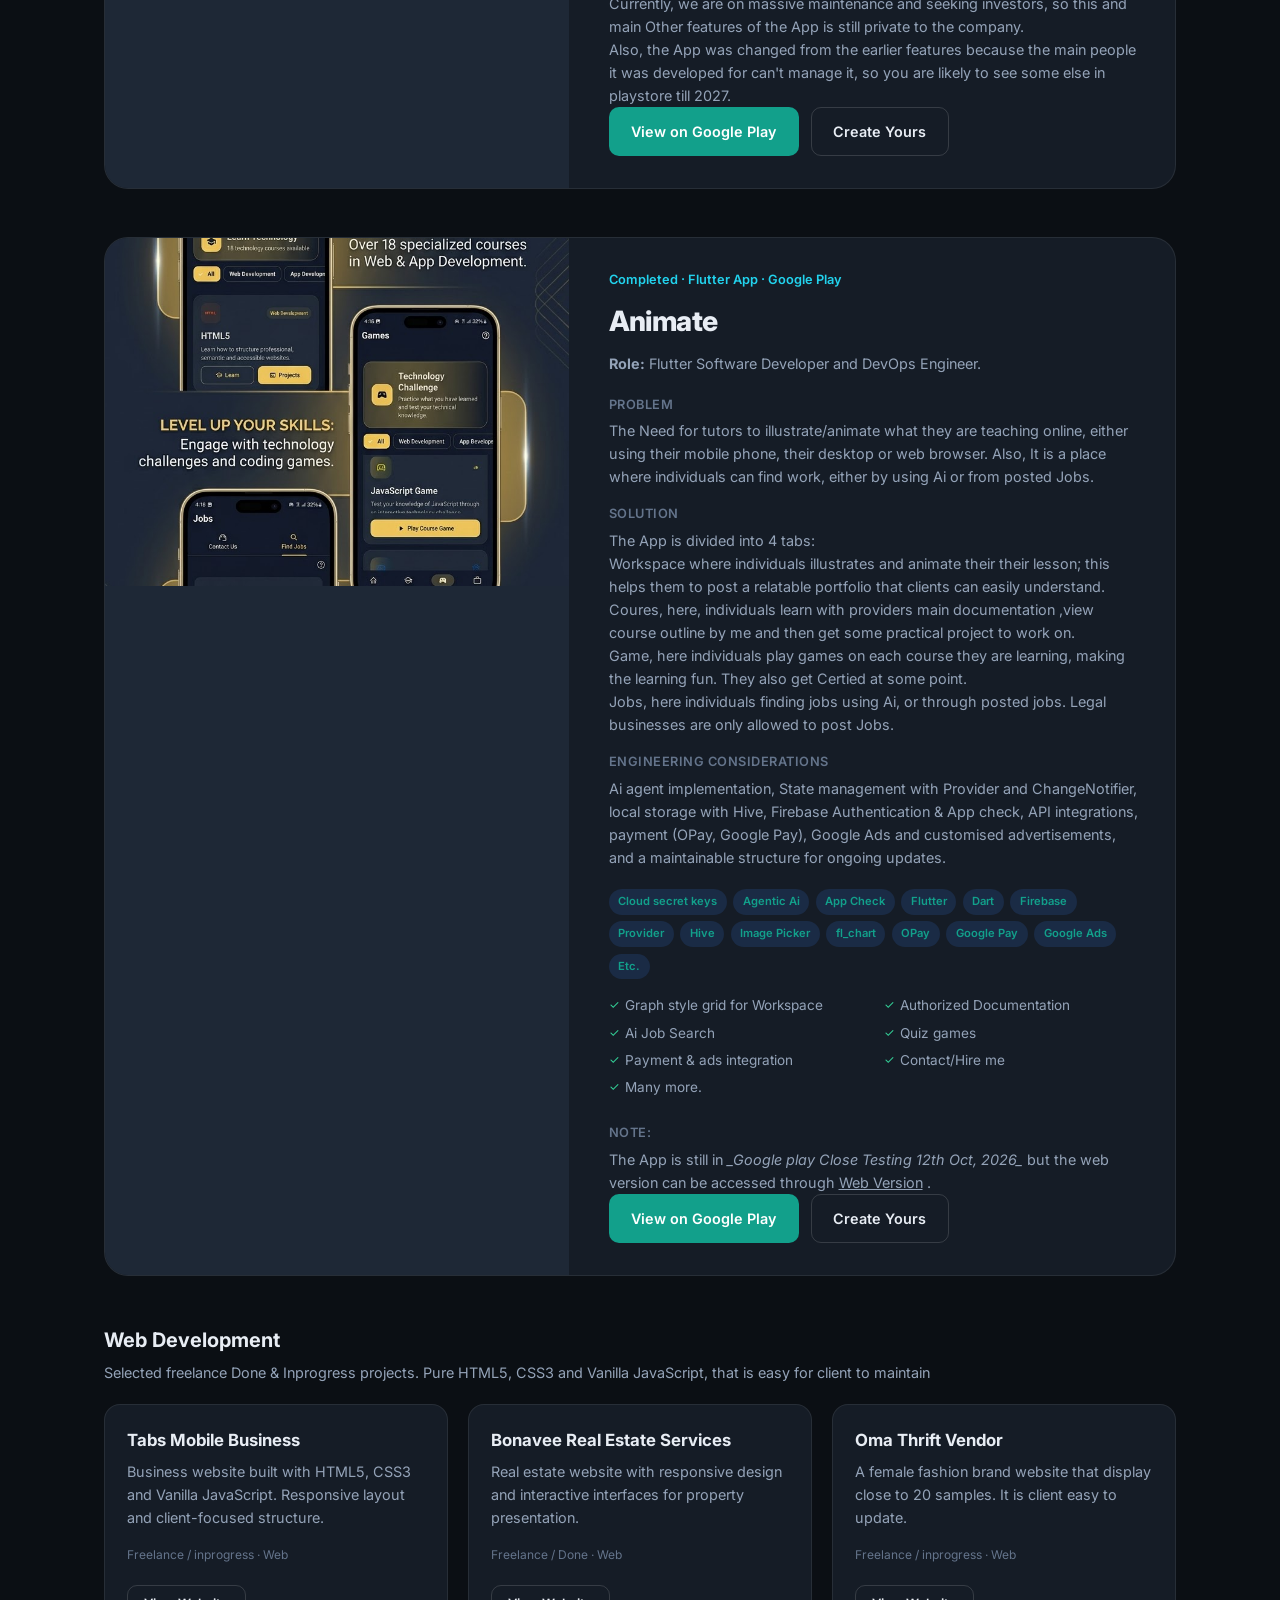
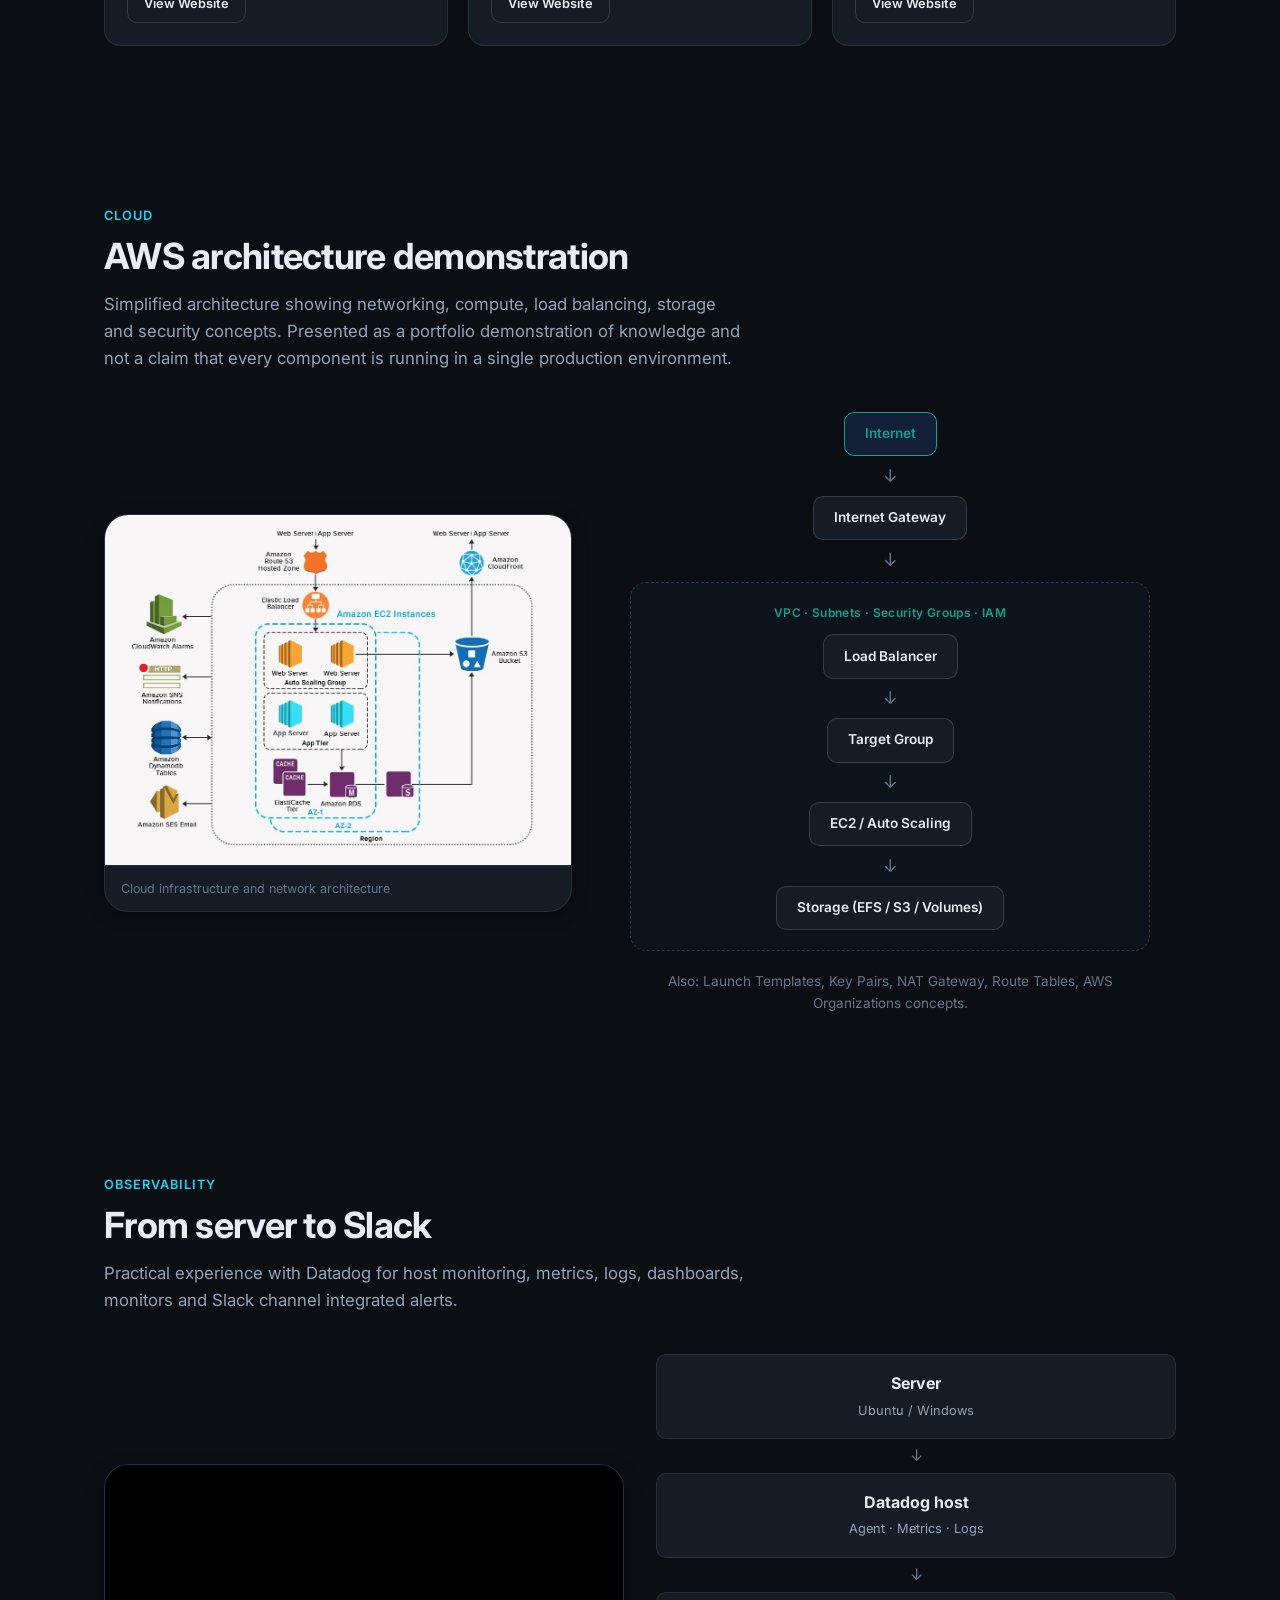
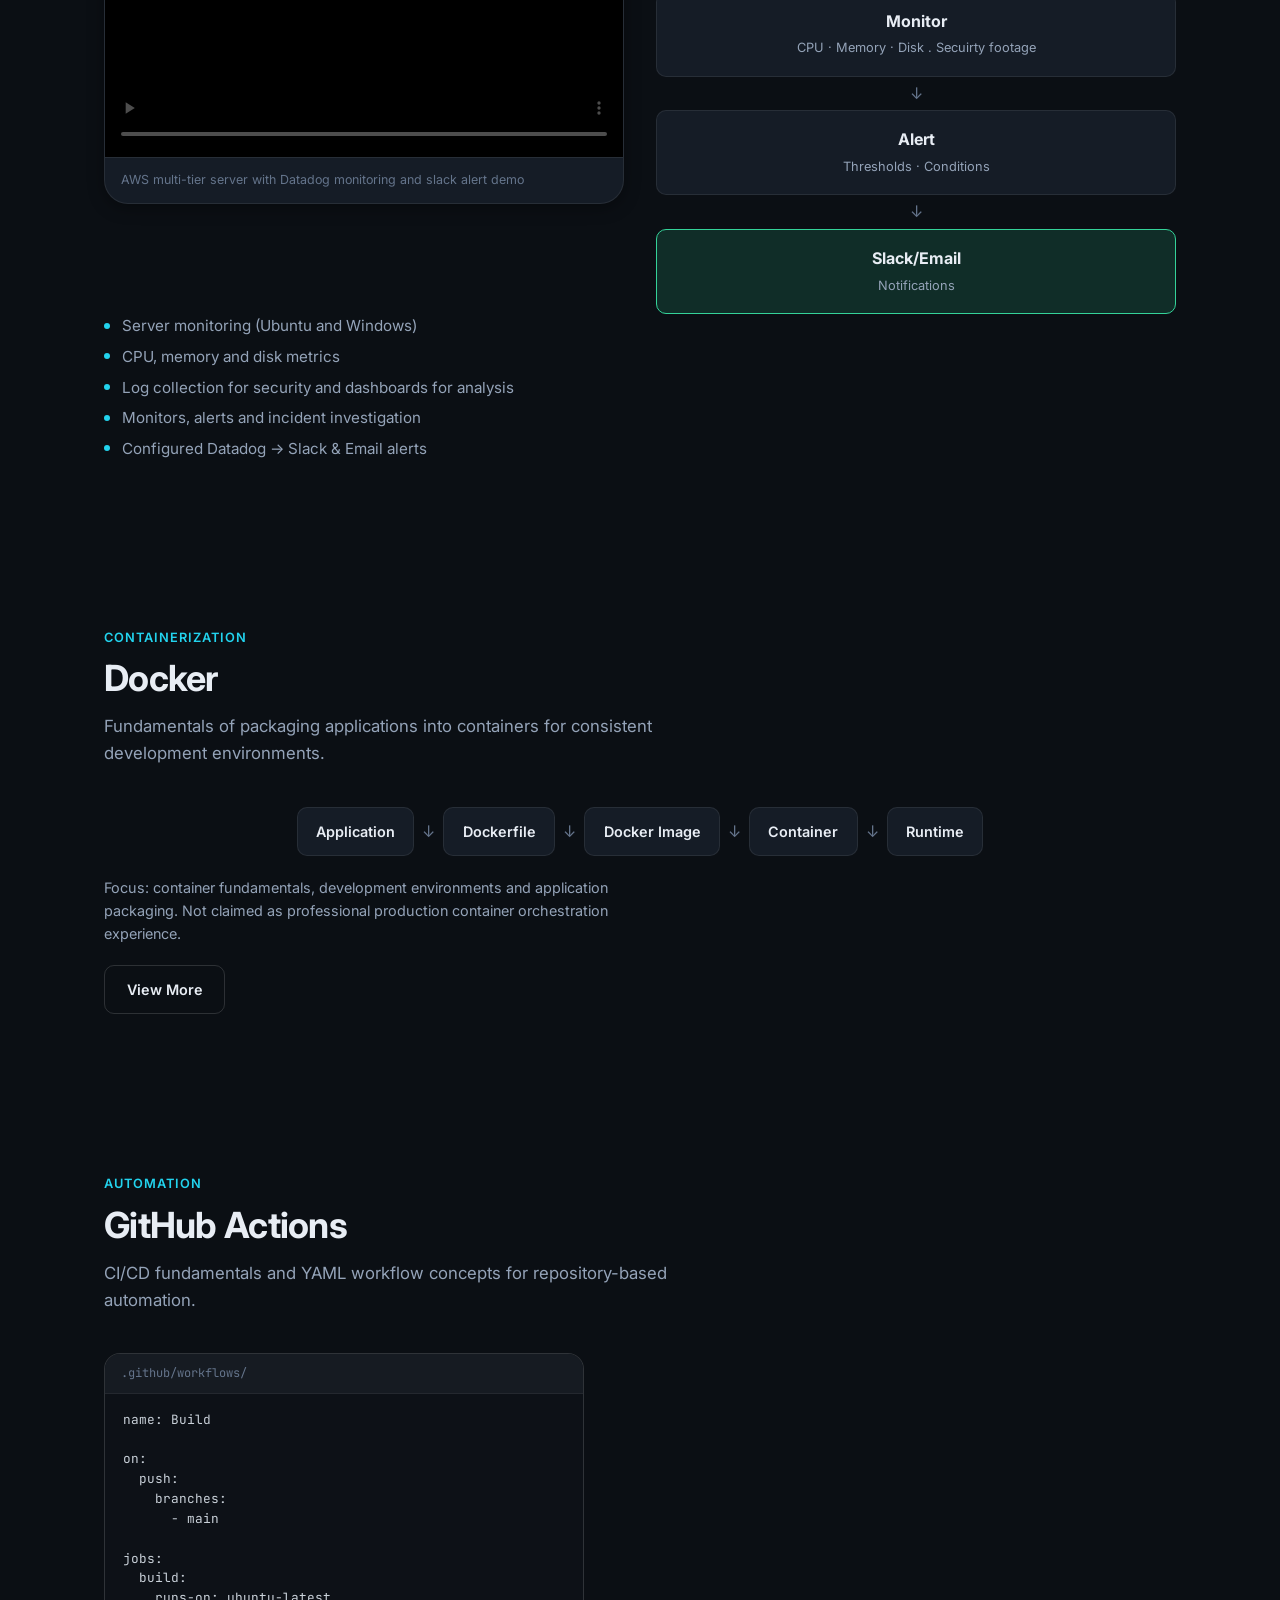
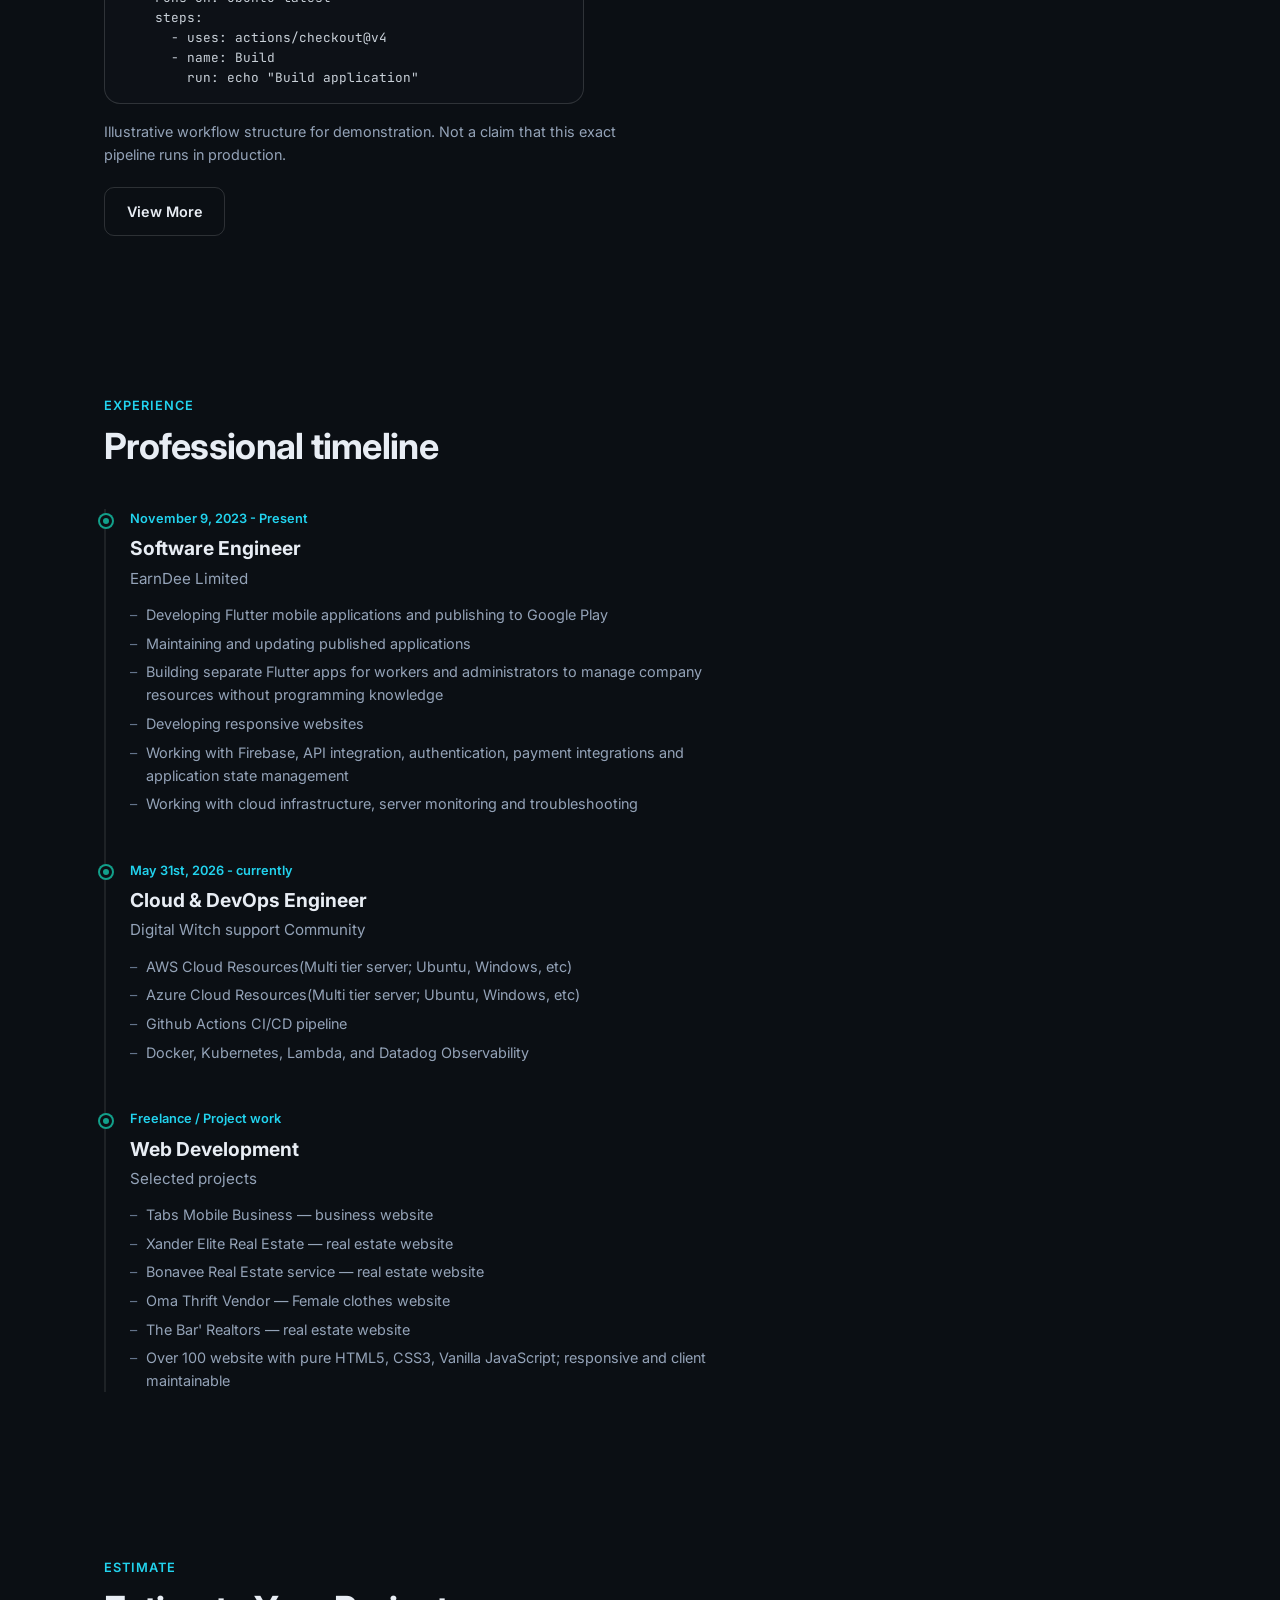
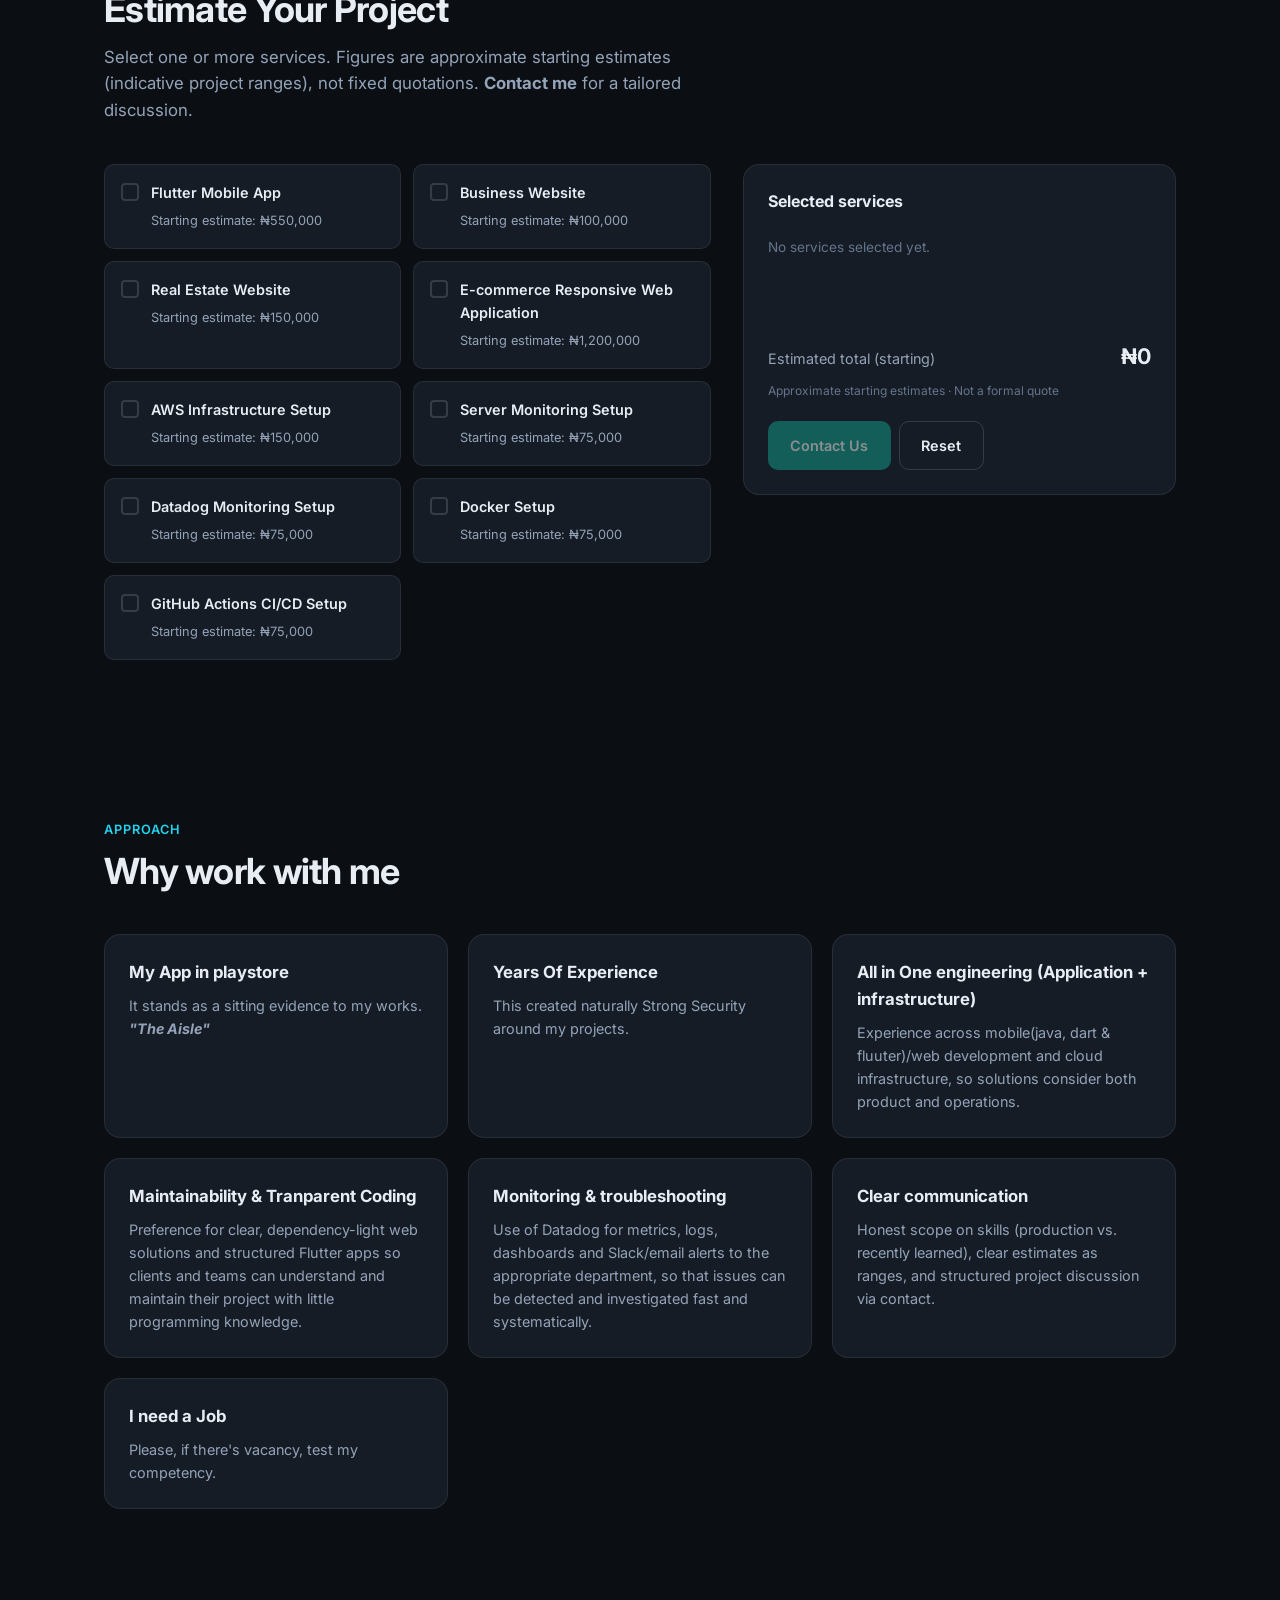
==== commit e2852e93: "Animate added" ====
--- a/index.html
+++ b/index.html
@@ -49,7 +49,7 @@
         <li><a href="#about" class="nav-link">About</a></li>
         <li><a href="#skills" class="nav-link">Skills</a></li>
         <li><a href="#services" class="nav-link">Services</a></li>
-        <li><a href="#projects" class="nav-link">Projects</a></li>
+        <li><a href="#projects" class="nav-link">My Projects</a></li>
         <li><a href="#cloud" class="nav-link">Cloud</a></li>
         <li><a href="#observability" class="nav-link">Observability</a></li>
         <li><a href="#experience" class="nav-link">Experience</a></li>
@@ -67,14 +67,13 @@
           <p class="hero-eyebrow">Software Engineer · Nigeria</p>
           <h1 class="hero-title">Linus Nnamdi Okolo</h1>
           <p class="hero-subtitle">
-            Software Engineer | Flutter Mobile App Developer | Web
-            Developer | Cloud & DevOps Engineer | AWS | Azure | GCP
-            | Datadog Observability | GitHub Action CI/CD | Docker
-            | Kubernetes | Terraform.
+            Software & DevOps Engineer | Flutter Mobile App Developer | Web Developer | AWS,  
+            Azure, & GCP | Datadog Observability | GitHub Action CI/CD | Docker | Kubernetes | 
+            Terraform | Jira | Portainer | OpenLen.
           </p>
           <p class="hero-tags">Flutter · Web · Cloud · DevOps</p>
           <div class="hero-actions">
-            <a href="#projects" class="btn btn-primary">View My Work</a>
+            <a href="https://drive.google.com/file/d/1z56yeJNFbslTp6jppckNFgEzvUxtbhLl/view?usp=drive_link" class="btn btn-primary">My CV</a>
             <a href="#contact" class="btn btn-secondary">Hire me</a>
             <a href="home.html" class="btn btn-outline">Questionnaires</a>
           </div>
@@ -96,15 +95,15 @@
       <div class="container stats-grid">
         <div class="stat-card">
           <span class="stat-value">7+</span>
-          <span class="stat-label">Years Professional Experience</span>
+          <span class="stat-label">Years Of Professional Experience</span>
         </div>
         <div class="stat-card">
-          <span class="stat-value">Multiple</span>
+          <span class="stat-value">30+</span>
           <span class="stat-label">Professional Projects</span>
         </div>
         <div class="stat-card">
-          <span class="stat-value">$10 - $25</span>
-          <span class="stat-label">Up to 40hrs/week</span>
+          <span class="stat-value">$10 - $25 / hr</span>
+          <span class="stat-label">For Up to 40hrs/week</span>
         </div>
         <div class="stat-card">
           <span class="stat-value">Build → Test → Deploy</span>
@@ -118,24 +117,26 @@
       <div class="container">
         <div class="section-header">
           <p class="section-eyebrow">About</p>
-          <h2 class="section-title">Practical software across platform.</h2>
+          <h2 class="section-title">As a Flutter Software DevOps Engineer.</h2>
         </div>
 
         <div class="about-grid">
           <div class="about-content">
             <p class="about-lead">
-              I am a Software Engineer focused on building practical software across
-              many platforms; Andriod, iOS, Desktop, and Web browsers.
+              As a Software Engineer focused on building practical software majorly using Flutter and
+              Dart across many platforms; Andriod, iOS, Desktop, and Web browsers.
             </p>
             <p>
-              My primary development focus is Flutter for mobile application development,
-              complemented by web development using HTML5, CSS3 and Vanilla JavaScript.
-              I also have good knowledge in cloud infrastructure engineering, Github action CI/CD pipeline,
-              server monitoring & Observability with Datadog, Docker, AWS Lambda, Terraform, and Kurbernetes.
+              My primary development focus is Flutter for mobile application development, 
+              complemented by web development using HTML5, CSS3 and JavaScript. I also have 
+              good knowledge in cloud infrastructure engineering, Github action CI/CD pipeline, 
+              server monitoring & Observability with Datadog, Docker, Kubernetes, AWS Lambda, 
+              Terraform, System Administration, Portainer, OpenLen, and Jira for project 
+              management.
             </p>
             <p>
-              My works follow a clear engineering loop: <br> <strong>Build → Test → Deploy → Monitor →
-              Troubleshoot → Improve</strong>. <br> I design systems that are maintainable,
+              My works follow a clear engineering architecture: <br> <strong>Build → Test → Deploy 
+              → Monitor → Troubleshoot → Update</strong>. <br> I design systems that are maintainable,
               Secure, and usable by Technical and Non-technical stakeholders where required like:
             </p>
             <ul class="about-points">
@@ -176,7 +177,7 @@
             <div class="flow-arrow" aria-hidden="true">→</div>
             <div class="flow-step">
               <span class="flow-num">06</span>
-              <span class="flow-label">Improve</span>
+              <span class="flow-label">Update</span>
             </div>
           </div>
         </div>
@@ -190,20 +191,14 @@
 
         <div class="section-header">
           <p class="section-eyebrow">Expertise</p>
-          <h2 class="section-title">Technical capabilities</h2>
-          <p class="section-desc">
-            Practical skills across cross-platform mobile app, web, 
-            AWS, Azure, GCP, GitHub action CI/CD pipeline, Docker, 
-            Kubernetes, Terraform, AWS Lambda, Portainer, Openlens, 
-            SysAdmin(Linux), Jira, and Datadog.
-          </p>
+          <h2 class="section-title">Few Technical capabilities</h2>
         </div>
 
         <div class="skills-categories">
 
           <!-- MOBILE -->
           <div class="skill-category">
-            <h3 class="skill-category-title">Mobile Development</h3>
+            <h3 class="skill-category-title">Mobile App Development</h3>
             <div class="skills-grid">
 
               <article class="skill-card">
@@ -211,9 +206,10 @@
                   <img src="images/app/cartncartv.jpg" alt="Flutter Dashboard" loading="lazy" width="400" height="240">
                 </div>
                 <div class="skill-body">
-                  <h4 class="skill-name">Flutter Mobile App</h4>
+                  <h4 class="skill-name">E-commerce Mobile App</h4>
                   <p class="skill-desc">
-                    Easy shopping experience from discovery through checkout and order history. Optimized for conversion, performance, and multi-platform consistency.
+                    Easy shopping experience from discovery through checkout and order history. Optimized 
+                    for conversion, performance, and multi-platform consistency.
                   </p>
                   <ul class="skill-list">
                     <li>Home / category navigation</li>
@@ -234,9 +230,11 @@
                   <img src="images/app/m_d_app.png" alt="Flutter Dashboard" loading="lazy" width="400" height="240">
                 </div>
                 <div class="skill-body">
-                  <h4 class="skill-name">Flutter Mobile App</h4>
+                  <h4 class="skill-name">Business Forcast Bashboard</h4>
                   <p class="skill-desc">
-                    A high-density yet readable dashboard that surfaces KPIs, charts, recent activity, and quick actions. Built for decision-makers who need clarity at a glance across web and mobile.
+                    A high density yet readable dashboard that surfaces KPIs, charts, recent activity, and 
+                    quick actions. Built for decision makers who need clarity at a glance across web and 
+                    mobile controlled business.
                   </p>
                   <ul class="skill-list">
                     <li>Business / Organizational control App</li>
@@ -245,10 +243,10 @@
                     <li>Metrics snapshots &amp; Cached aggregates.</li>
                     <li>API authentication &amp; Audit of sensitive metrics.</li>
                     <li>Analytics SDKs &amp; Export (CSV / PDF)</li>
-                    <li>Dashboard configuration &amp; Role-based widget visibility</li>
+                    <li>Dashboard configuration &amp; Role based widget visibility</li>
                     <li>GitHub Action CI/CD pipeline Yaml file.</li>
                   </ul>
-                  <a href="app/flutter/home.html" class="btn btn-sm btn-outline">View More Sample</a>
+                  <a href="app/flutter/home.html" class="btn btn-sm btn-outline">View More Samples</a>
                 </div>
               </article>
 
@@ -257,9 +255,11 @@
                   <img src="images/app/analysis.png" alt="Flutter Dashboard" loading="lazy" width="400" height="240">
                 </div>
                 <div class="skill-body">
-                  <h4 class="skill-name">Flutter Mobile App</h4>
+                  <h4 class="skill-name">Bank Mobile App</h4>
                   <p class="skill-desc">
-                    Secure digital banking and wallet experiences including balances, transfers, card management, beneficiaries, and detailed transaction history with strong security controls.
+                    Secure digital banking and wallet experiences including balances, transfers, card 
+                    management, beneficiaries, and detailed transaction history with strong security 
+                    controls.
                   </p>
                   <ul class="skill-list">
                     <li>FinTech Management App</li>
@@ -288,18 +288,19 @@
                     height="240">
                 </div>
                 <div class="skill-body">
-                  <h4 class="skill-name">HTML5 · CSS3 · JavaScript</h4>
+                  <h4 class="skill-name">NGO Website</h4>
                   <p class="skill-desc">
-                    Communicate impact, recruit support and accept donations or volunteers.
+                    NGO Community App to communicate impact, recruit support and accept donations or 
+                    volunteers.
                   </p>
                   <ul class="skill-list">
-                    <li>Story-driven design; donation UX; accessible forms; clear CTAs.</li>
+                    <li>Story driven design; donation UX; accessible forms; clear CTAs.</li>
                     <li>CMS; donation provider; volunteer forms; email automation.</li>
                     <li>CMS or PostgreSQL; careful handling of donor information.</li>
                     <li>Staff CMS access; optional donor accounts.</li>
                     <li>Payment/donation platforms, email, analytics, social.</li>
-                    <li>PCI-aware donations, form security, privacy policy alignment.</li>
-                    <li>Cost-effective hosting; CDN; easy updates for campaigns.</li>
+                    <li>PCI aware donations, form security, privacy policy alignment.</li>
+                    <li>Cost effective hosting; CDN; easy updates for campaigns.</li>
                   </ul>
                   <a href="web/web/home.html" class="btn btn-sm btn-outline">View More Samples</a>
                 </div>
@@ -311,10 +312,11 @@
                     height="240">
                 </div>
                 <div class="skill-body">
-                  <h4 class="skill-name">HTML5 · CSS3 · JavaScript</h4>
+                  <h4 class="skill-name">Corporate Website</h4>
                   <p class="skill-desc">
-                    Establish brand authority, present services or products, generate leads and support sales conversations.
-                    B2B and B2C companies, startups, agencies and established organizations seeking a polished corporate presence.
+                    Establish brand authority, present services or products, generate leads and support 
+                    sales conversations. B2B and B2C companies, startups, agencies and established 
+                    organizations seeking a polished corporate presence.
                   </p>
                   <ul class="skill-list">
                     <li>Service & product pages, About & team, &amp; Contact & lead forms</li>
@@ -333,7 +335,7 @@
                     height="240">
                 </div>
                 <div class="skill-body">
-                  <h4 class="skill-name">HTML5 · CSS3 · JavaScript</h4>
+                  <h4 class="skill-name">E-Commerce Website</h4>
                   <p class="skill-desc">
                     Enable product discovery, purchase and order fulfillment for retail or D2C brands.
                     Retailers, brands and entrepreneurs selling physical or digital goods online.
@@ -366,19 +368,24 @@
                 <div class="skill-body">
                   <h4 class="skill-name">AWS</h4>
                   <p class="skill-desc">
-                    Experience with networking, compute, storage, security and scaling
-                    AWS Windows, Linux, Suse, and Ubuntu server.
+                    Experience creating multi-tier architecture using AWS cloud services especially on 
+                    Windows, Linux, Suse, and Ubuntu server.
                   </p>
                   <ul class="skill-list">
-                    <li>IAM and IAM identity center; Organizations and Federated Users.</li>
-                    <li>VPC, Subnets, Route Tables, IGW, NAT Gateway, SG, etc.</li>
-                    <li>EC2, Launch Templates, Auto Scaling Groups, etc.</li>
-                    <li>Load Balancers, Target Groups, Security Groups</li>
-                    <li>AWS Server monitoring with Datadog and Slack channel.</li>
-                    <li>Cloud networking and infrastructure architecture concepts</li>
+                    <li>Identity &amp; Security; IAM, IAM Identity Center, Organization, KMS,WAF, Shield, 
+                      Secret Manager and GuardDuty.</li>
+                    <li>Networking; VPC, SUbnets, IGW, NATgw, NACLs, Route 53, CloudFront, Direct connect
+                      and VPN
+                    </li>
+                    <li>Compute; EC2, EBS, Batch, Beanstalk, Lambda, Auto scaling group, Elastic LB.</li>
+                    <li>Storage; S3, EFS, EBS, FSx, Backup, Versioning and replication, Lifecycle policy.</li>
+                    <li>Database; RDS, Aurora, DynamoDB, ElastiCache, Redshift, DMS, and Database migration
+                      concepts.</li>
+                    <li>Container, Automation & Scripting; Linux, Bash, YAML, System management, EKS, ECS, 
+                      Fargate, etc.</li>
                     <li>A lot, you can view more.</li>
                   </ul>
-                  <a href="cloud/dev/home.html" class="btn btn-sm btn-outline">View More</a>
+                  <a href="cloud/dev/home.html" class="btn btn-sm btn-outline">View More Samples</a>
                 </div>
               </article>
 
@@ -388,13 +395,13 @@
                 </div>
                 <div class="skill-body">
                   <h4 class="skill-name">Microsoft Azure</h4>
-                  <p class="skill-desc">Foundational experience with identity and server environments.</p>
-                  <ul class="skill-list">
-                    <li>Microsoft Entra ID</li>
-                    <li>Azure tenancy and Resource management.</li>
-                    <li>VPS / server environments</li>
-                  </ul>
-                  <a href="cloud/dev/home.html" class="btn btn-sm btn-outline">View More</a>
+                  <p class="skill-desc">Foundational experience with server environments.</p>
+                  <ul class="skill-list">
+                    <li>Microsoft Entra ID, RBAC, Virtual network, NSGs</li>
+                    <li>Azure monitor,Key Vault, Log Analytics.</li>
+                    <li>VPS, AKS, Cosmos DB, not much as in AWS.</li>
+                  </ul>
+                  <a href="cloud/dev/home.html" class="btn btn-sm btn-outline">View More Samples</a>
                 </div>
               </article>
 
@@ -409,8 +416,8 @@
                     Resources but not presented as production GCP expertise.
                   </p>
                   <ul class="skill-list">
-                    <li>Building foundational cloud familiarity</li>
-                    <li>Expanding practical cloud skills</li>
+                    <li>Secret Manager, VPC, GKE, Cloud Run</li>
+                    <li>Expanding practical GCP cloud skills currently</li>
                   </ul>
                   <a href="cloud/dev/home.html" class="btn btn-sm btn-outline">View More</a>
                 </div>
@@ -432,18 +439,18 @@
                 <div class="skill-body">
                   <h4 class="skill-name">Docker</h4>
                   <p class="skill-desc">
-                    Recently learned. Docker Engine &amp; Desktop fundamentals, packaging and development
+                    Quite good knowledge in Docker Engine &amp; Desktop, packaging and development
                     environments.
                   </p>
                   <ul class="skill-list">
-                    <li>Installation of Docker Engine on Ubuntu server.</li>
-                    <li>Installation of Docker desktop on Windows PC.</li>
-                    <li>Containerization concepts</li>
-                    <li>Docker images and containers</li>
-                    <li>Application packaging</li>
-                    <li>Development environment use</li>
-                  </ul>
-                  <a href="cloud/dev/home.html" class="btn btn-sm btn-outline">View More</a>
+                    <li>Run and manage containers.</li>
+                    <li>Containerize a web/ mobile app.</li>
+                    <li>Run a Web/Mobile app with a database.</li>
+                    <li>Building a small, and more secure image.</li>
+                    <li>Deploy a containerized app</li>
+                    <li>Configuring ports network and volumes.</li>
+                  </ul>
+                  <a href="cloud/dev/home.html" class="btn btn-sm btn-outline">View Projects Samples</a>
                 </div>
               </article>
 
@@ -453,13 +460,15 @@
                 </div>
                 <div class="skill-body">
                   <h4 class="skill-name">GitHub Actions</h4>
-                  <p class="skill-desc">Recently learned. CI/CD fundamentals, YAML workflows and repository automation
-                    concepts.</p>
-                  <ul class="skill-list">
-                    <li>Workflow automation basics</li>
+                  <p class="skill-desc">
+                    Production level knowledge of GitHub Action CI/CD pipeline using yaml file
+                    for repository automation(integration & Deployment).
+                  </p>
+                  <ul class="skill-list">
+                    <li>Workflow automation with secure standard</li>
                     <li>YAML workflow structure</li>
                     <li>Automated build concepts</li>
-                    <li>Testing and deployment automation ideas</li>
+                    <li>Testing, analysing, and deployment automation ideas</li>
                   </ul>
                   <a href="cloud/dev/home.html" class="btn btn-sm btn-outline">View More</a>
                 </div>
@@ -472,28 +481,16 @@
                 <div class="skill-body">
                   <h4 class="skill-name">Kubernetes</h4>
                   <p class="skill-desc">
-                    Recently learned. Kubernetes fundamentals.
+                    Good use of Kubernetes, although not expert level yet.
                   </p>
                   <ul class="skill-list">
-                    <li>List of resources learned.</li>
-                  </ul>
-                  <a href="cloud/dev/home.html" class="btn btn-sm btn-outline">View More</a>
-                </div>
-              </article>
-
-              <article class="skill-card">
-                <div class="skill-image">
-                  <img src="images/cloud/aws_lambda.jpg" alt="Lambda " loading="lazy" width="400" height="240">
-                </div>
-                <div class="skill-body">
-                  <h4 class="skill-name">Lambda</h4>
-                  <p class="skill-desc">
-                    Recently learned. AWS Lambda fundamentals.
-                  </p>
-                  <ul class="skill-list">
-                    <li>List of Resources learned</li>
-                  </ul>
-                  <a href="cloud/dev/home.html" class="btn btn-sm btn-outline">View More</a>
+                    <li>Deploying Nginx container.</li>
+                    <li>Deploying a Web application to expose it.</li>
+                    <li>Deploying Application with persistent data.</li>
+                    <li>Good use of control pane and worker pane.</li>
+                    <li>Quiet a lot but not to advanced for now.</li>
+                  </ul>
+                  <a href="cloud/dev/home.html" class="btn btn-sm btn-outline">View Projects Samples</a>
                 </div>
               </article>
 
@@ -504,17 +501,19 @@
                 </div>
                 <div class="skill-body">
                   <h4 class="skill-name">Datadog</h4>
-                  <p class="skill-desc">Server monitoring, metrics, logs, dashboards, monitors and Slack-integrated
-                    alerting.</p>
+                  <p class="skill-desc">
+                    Server monitoring, metrics, logs, dashboards, monitors and Slack/Email integrated
+                    alerting.
+                  </p>
                   <ul class="skill-list">
                     <li>Ubuntu &amp; Windows host monitoring</li>
                     <li>CPU, memory, disk metrics</li>
                     <li>Log collection and dashboards</li>
                     <li>Monitors, alerts and incident investigation</li>
                     <li>Security breach alerting</li>
-                    <li>Datadog → Slack alert integration</li>
-                  </ul>
-                  <a href="cloud/dev/home.html" class="btn btn-sm btn-outline">View More</a>
+                    <li>Datadog → Slack/Email alert integration</li>
+                  </ul>
+                  <a href="cloud/dev/home.html" class="btn btn-sm btn-outline">View Project Samples</a>
                 </div>
               </article>
 
@@ -525,12 +524,16 @@
                 <div class="skill-body">
                   <h4 class="skill-name">Terraform</h4>
                   <p class="skill-desc">
-                    Recently learned Terraform fundamentals.
+                    Good understanding of Terraform automation.
                   </p>
                   <ul class="skill-list">
-                    <li>List of Resources learned</li>
-                  </ul>
-                  <a href="cloud/dev/home.html" class="btn btn-sm btn-outline">View More</a>
+                    <li>Learned HCL(main.tf, variable.tf, and output.tf)</li>
+                    <li>CaI; Virtual machine and network for AWS, Azure, and GCP</li>
+                    <li>Good understanding of terraform state files.</li>
+                    <li>use of git for version control</li>
+                    <li>Robust and secured configuration.</li>
+                  </ul>
+                  <a href="cloud/dev/home.html" class="btn btn-sm btn-outline">View Project Samples</a>
                 </div>
               </article>
 
@@ -541,7 +544,7 @@
                 <div class="skill-body">
                   <h4 class="skill-name">MongoDB</h4>
                   <p class="skill-desc">
-                    Recently learned AWS MongoDB fundamentals.
+                    Good knowledge of MongoDB.
                   </p>
                   <ul class="skill-list">
                     <li>List of Resources learned</li>
@@ -557,7 +560,7 @@
                 <div class="skill-body">
                   <h4 class="skill-name">Agentic Ai</h4>
                   <p class="skill-desc">
-                    Recently learned Ai fundamentals.
+                    In progresses.
                   </p>
                   <ul class="skill-list">
                     <li>List of Resources learned</li>
@@ -573,7 +576,7 @@
                 <div class="skill-body">
                   <h4 class="skill-name">System Administration</h4>
                   <p class="skill-desc">
-                    Recently learned SysAdmin fundamentals.
+                    System Administration using Linux.
                   </p>
                   <ul class="skill-list">
                     <li>List of Resources learned</li>
@@ -622,14 +625,18 @@
     </section>
 
     <!-- ========== SERVICES ========== -->
-    <section class="services section" id="services">
+    <!-- <section class="services section" id="services">
       <div class="container">
 
         <div class="section-header">
           <p class="section-eyebrow">Services</p>
           <h2 class="section-title">Few of what I can help you build</h2>
-          <p class="section-desc">From mobile applications and websites to cloud setup and monitoring — practical
-            engineering with clear deliverables.</p>
+          <p class="section-desc">
+            Flutter Software for Mobile(iOS & Andriod) <br>
+            Website using Flutter or HTML, CSS, and JavaScript <br>
+            AWS Cloud services Maintenance <br>
+            DevOps tools(Kubernetes, Docker, Terraform, etc). <br>
+          </p>
         </div>
 
         <div class="services-grid">
@@ -642,12 +649,15 @@
               </svg>
             </div>
             <h3 class="service-title">Flutter Mobile App Development</h3>
-            <p class="service-desc">Cross-platform mobile applications with authentication, state management, payments
-              and Play Store deployment.</p>
+            <p class="service-desc">
+              Flutter is a cross-platform mobile application framework used to develop app for multiple
+              platform using one single codebase. This means that one code works for iOS, Andriod, 
+              Desktop and web Browser. Many big industries are using flutter. like:
+            </p>
             <ul class="service-deliverables">
-              <li>Flutter / Dart application development</li>
-              <li>Firebase &amp; API integration</li>
-              <li>Publishing &amp; maintenance on Google Play</li>
+              <li>Google for Google PlayStore</li>
+              <li>Alibaba for Alibaba Xianyu</li>
+              <li>BMW for My BMW app</li>
             </ul>
             <a href="app/flutter/home.html" class="btn btn-sm btn-outline">View Samples &amp;Hire me</a>
           </article>
@@ -661,12 +671,14 @@
               </svg>
             </div>
             <h3 class="service-title">Website Development</h3>
-            <p class="service-desc">Responsive E-commerce websites, landing pages and real estate websites with clean,
-              maintainable HTML, CSS and JavaScript.</p>
+            <p class="service-desc">
+              Website has being the easiest Software to get hand on, either as a business owner or 
+              as a developer. I can actually create any kind of website that you can think of.
+            </p>
             <ul class="service-deliverables">
               <li>Responsive layouts</li>
               <li>Interactive UI &amp; forms</li>
-              <li>Dependency-light, client-friendly code</li>
+              <li>Less dependency/plugin, client friendly code</li>
             </ul>
             <a href="web/home.html" class="btn btn-sm btn-outline">View Samples &amp;Hire me</a>
           </article>
@@ -821,7 +833,7 @@
 
         </div>
       </div>
-    </section>
+    </section> -->
 
     <!-- ========== FEATURED PROJECT: THE AISLE ========== -->
     <section class="projects section" id="projects">
@@ -841,30 +853,36 @@
             <p class="project-label">Completed · Flutter App · Google Play</p>
             <h3 class="project-title">The Aisle</h3>
             <p class="project-role">
-              <strong>Role:</strong> Software Engineer - development, integration, deployment and
-              ongoing maintenance.
+              <strong>Role:</strong> 
+              Flutter Software Developer and DevOps Engineer.
             </p>
 
             <div class="project-case">
               <div class="case-block">
                 <h4>Problem</h4>
                 <p>
-                  Need for a public scam easing mobile application supporting user accounts, wallets, marketplace style
-                  interactions, games and payments, with separate operational apps for workers and administrators.
+                  Need for a public scam easing mobile application supporting user accounts, wallets 
+                  for in-app rewards, fast delivery e-coomerce, marketplace, games and payments, with 
+                  separate operational apps for workers and administrators.
                 </p>
               </div>
               <div class="case-block">
                 <h4>Solution</h4>
-                <p>A Flutter application on Google Play with authentication, profile and wallet flows, buy/sell and
-                  artisan-related functionality, quiz games, payment integrations and in-app advertising, plus
-                  dedicated worker and admin applications for resource management without requiring programming
-                  knowledge.</p>
+                <p>
+                  A Flutter application on Google Play with authentication, profile and wallet flows, 
+                  buy/sell and fast artisan sorting functionality, quiz games, payment integrations 
+                  and advertising sections for other growing businesses, plus dedicated worker and 
+                  admin applications for resource management without requiring worker to necessarily 
+                  have programming knowledge.
+                </p>
               </div>
               <div class="case-block">
                 <h4>Engineering considerations</h4>
-                <p>State management with Provider and ChangeNotifier, local storage with Hive, Firebase Authentication,
-                  API integrations, payment (OPay, Google Pay), Google Ads and customised advertisements, and a
-                  maintainable structure for ongoing updates.</p>
+                <p>
+                  State management with Provider and ChangeNotifier, local storage with Hive, Firebase 
+                  Authentication & App check, API integrations, payment (OPay, Google Pay), Google Ads 
+                  and customised advertisements, and a maintainable structure for ongoing updates.
+                </p>
               </div>
             </div>
 
@@ -891,9 +909,114 @@
               <li>Worker &amp; admin companion apps</li>
               <li>Google Play deployment &amp; maintenance</li>
             </ul>
+            
+              <div class="case-block">
+                <h4>NOTE:</h4>
+                <p>
+                  Currently, we are on massive maintenance and seeking investors, so this and main Other
+                  features of the App is still private to the company. <br>
+                  Also, the App was changed from the earlier features because the main people it was 
+                  developed for can't manage it, so you are likely to see some else in playstore till 
+                  2027. <br>
+                </p>
+                <p> </p>
+              </div>
 
             <div class="project-actions">
               <a href="https://play.google.com/store/apps/details?id=com.earndeeltd.nfcs" class="btn btn-primary"
+                target="_blank" rel="noopener noreferrer">View on Google Play</a>
+              <a href="app/flutter/home.html" class="btn btn-outline">Create Yours</a>
+            </div>
+          </div>
+        </article>
+
+        <article class="featured-project">
+          <div class="featured-project-media">
+            <img src="images/animate.jpeg" alt="The Aisle Flutter mobile application" loading="lazy" width="900"
+              height="700">
+          </div>
+          <div class="featured-project-content">
+            <p class="project-label">Completed · Flutter App · Google Play</p>
+            <h3 class="project-title">Animate</h3>
+            <p class="project-role">
+              <strong>Role:</strong> 
+              Flutter Software Developer and DevOps Engineer.
+            </p>
+
+            <div class="project-case">
+              <div class="case-block">
+                <h4>Problem</h4>
+                <p>
+                  The Need for tutors to illustrate/animate what they are teaching online, either using 
+                  their mobile phone, their desktop or web browser. Also, It is a place where individuals
+                  can find work, either by using Ai or from posted Jobs.
+                </p>
+              </div>
+              <div class="case-block">
+                <h4>Solution</h4>
+                <p>
+                  The App is divided into 4 tabs: <br>Workspace where individuals illustrates and animate 
+                  their their lesson; this helps them to post a relatable portfolio that clients can 
+                  easily understand. <br>Coures, here, individuals learn with providers main documentation
+                  ,view course outline by me and then get some practical project to work on. <br>Game, here
+                  individuals play games on each course they are learning, making the learning fun. They
+                  also get Certied at some point. <br> Jobs, here individuals finding jobs using Ai, or
+                  through posted jobs. Legal businesses are only allowed to post Jobs.
+                </p>
+              </div>
+              <div class="case-block">
+                <h4>Engineering considerations</h4>
+                <p>
+                  Ai agent implementation, State management with Provider and ChangeNotifier, local 
+                  storage with Hive, Firebase Authentication & App check, API integrations, payment 
+                  (OPay, Google Pay), Google Ads and customised advertisements, and a maintainable 
+                  structure for ongoing updates.
+                </p>
+              </div>
+            </div>
+
+            <div class="project-tech">
+              <span class="tech-tag">Cloud secret keys</span>
+              <span class="tech-tag">Agentic Ai</span>
+              <span class="tech-tag">App Check</span>
+              <span class="tech-tag">Flutter</span>
+              <span class="tech-tag">Dart</span>
+              <span class="tech-tag">Firebase</span>
+              <span class="tech-tag">Provider</span>
+              <span class="tech-tag">Hive</span>
+              <span class="tech-tag">Image Picker</span>
+              <span class="tech-tag">fl_chart</span>
+              <span class="tech-tag">OPay</span>
+              <span class="tech-tag">Google Pay</span>
+              <span class="tech-tag">Google Ads</span>
+              <span class="tech-tag">Etc.</span>
+            </div>
+
+            <ul class="project-features">
+              <li>Graph style grid for Workspace</li>
+              <li>Authorized Documentation</li>
+              <li>Ai Job Search</li>
+              <li>Quiz games</li>
+              <li>Payment &amp; ads integration</li>
+              <li>Contact/Hire me</li>
+              <li>Many more.</li>
+            </ul>
+            
+              <div class="case-block">
+                <h4>NOTE:</h4>
+                <p>
+                  The App is still in <i>_Google play Close Testing 12th Oct, 2026_</i>  but the web version can be accessed
+                  through <a href="https://www.earndeeltd.site"><u>Web Version</u> </a>. <br>
+                </p>
+                <p> </p>
+              </div>
+            
+              <div class="case-block">
+                <p> </p>
+              </div>
+
+            <div class="project-actions">
+              <a href="https://play.google.com/store/apps/details?id=com.earndeeltd.animate" class="btn btn-primary"
                 target="_blank" rel="noopener noreferrer">View on Google Play</a>
               <a href="app/flutter/home.html" class="btn btn-outline">Create Yours</a>
             </div>
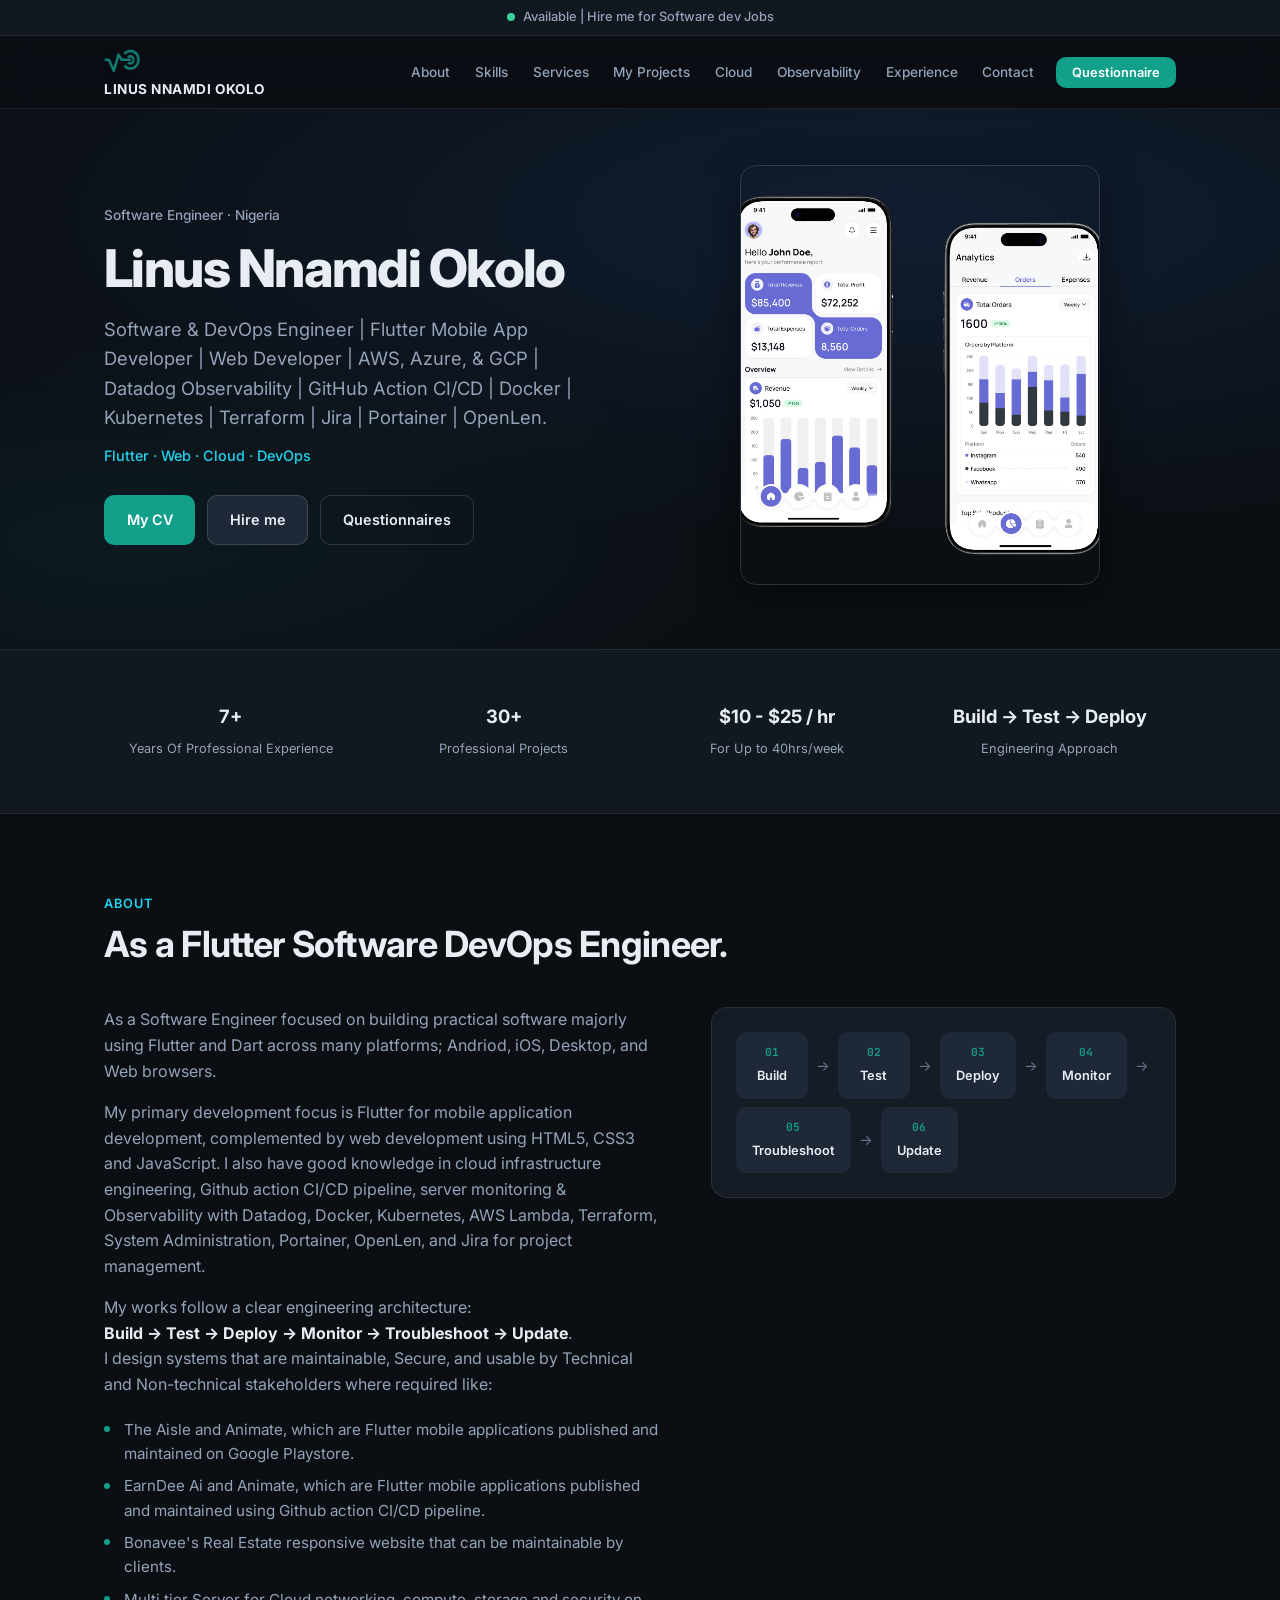
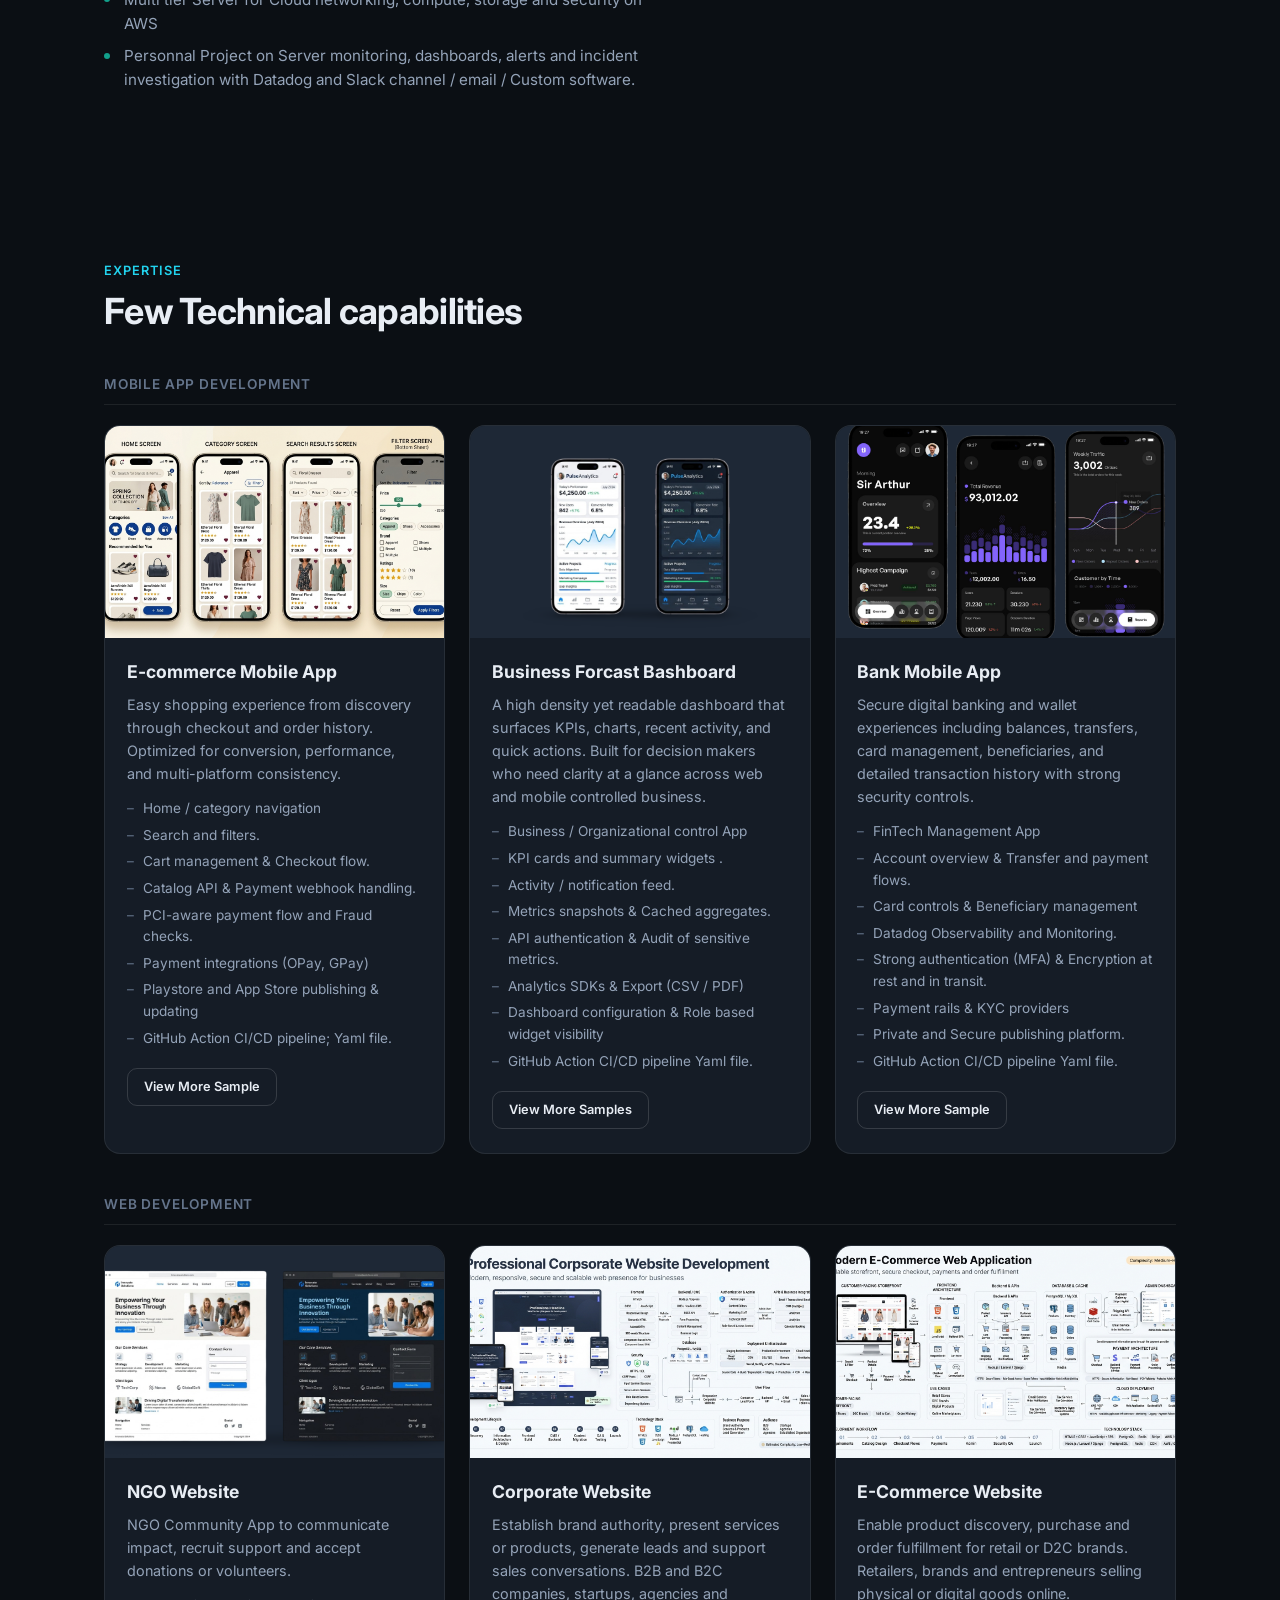
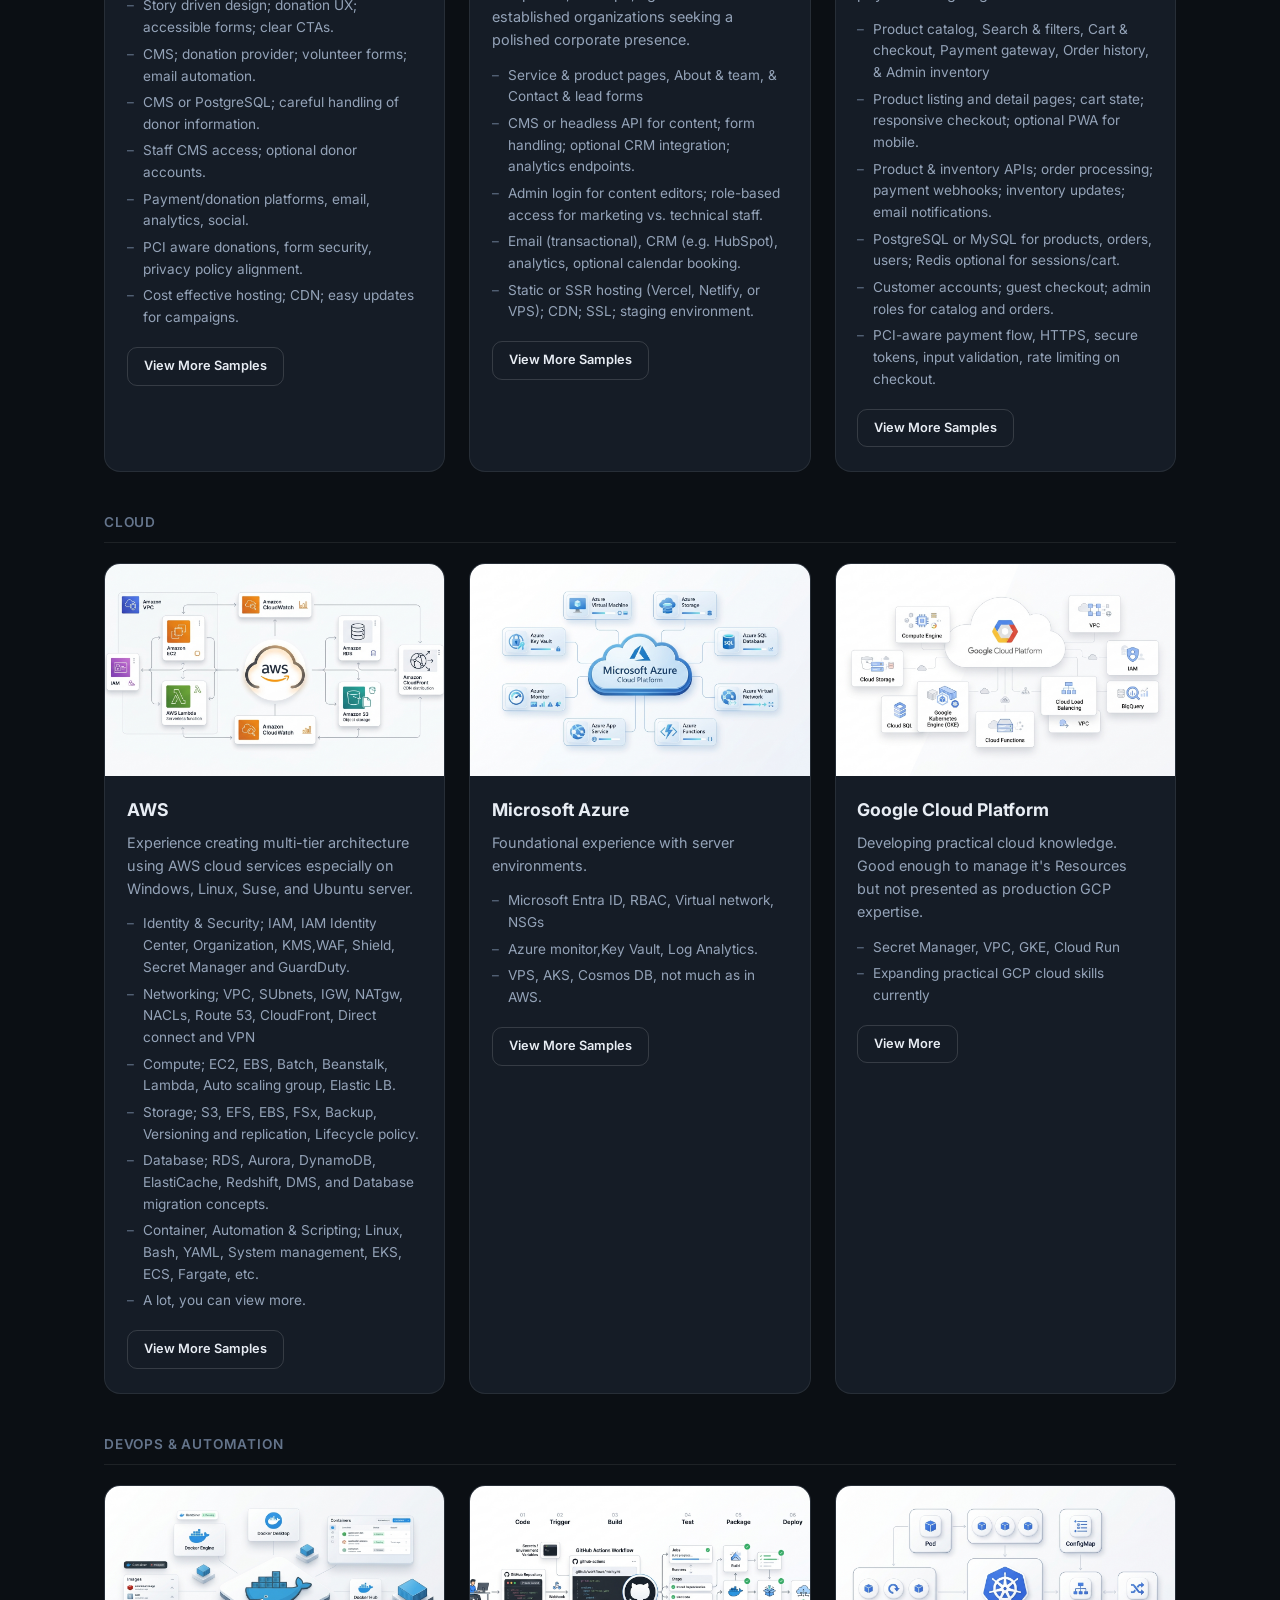
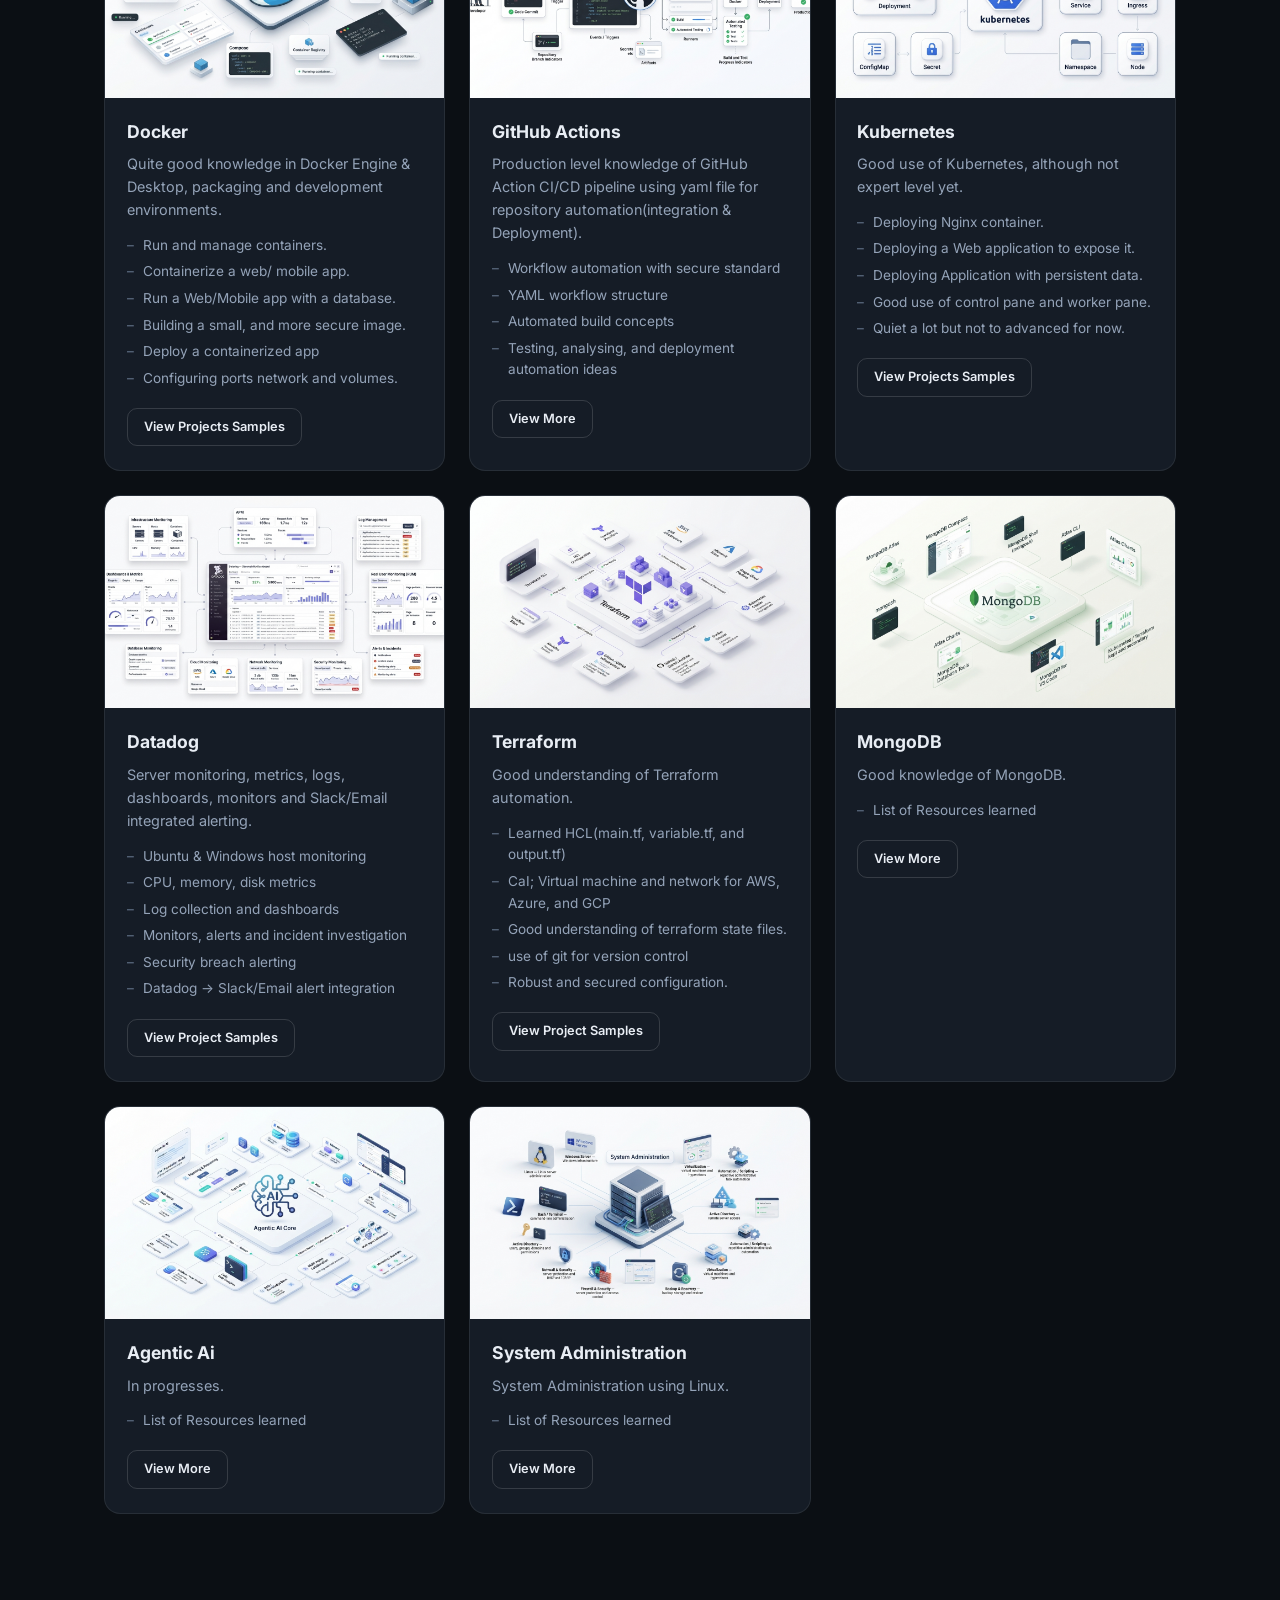
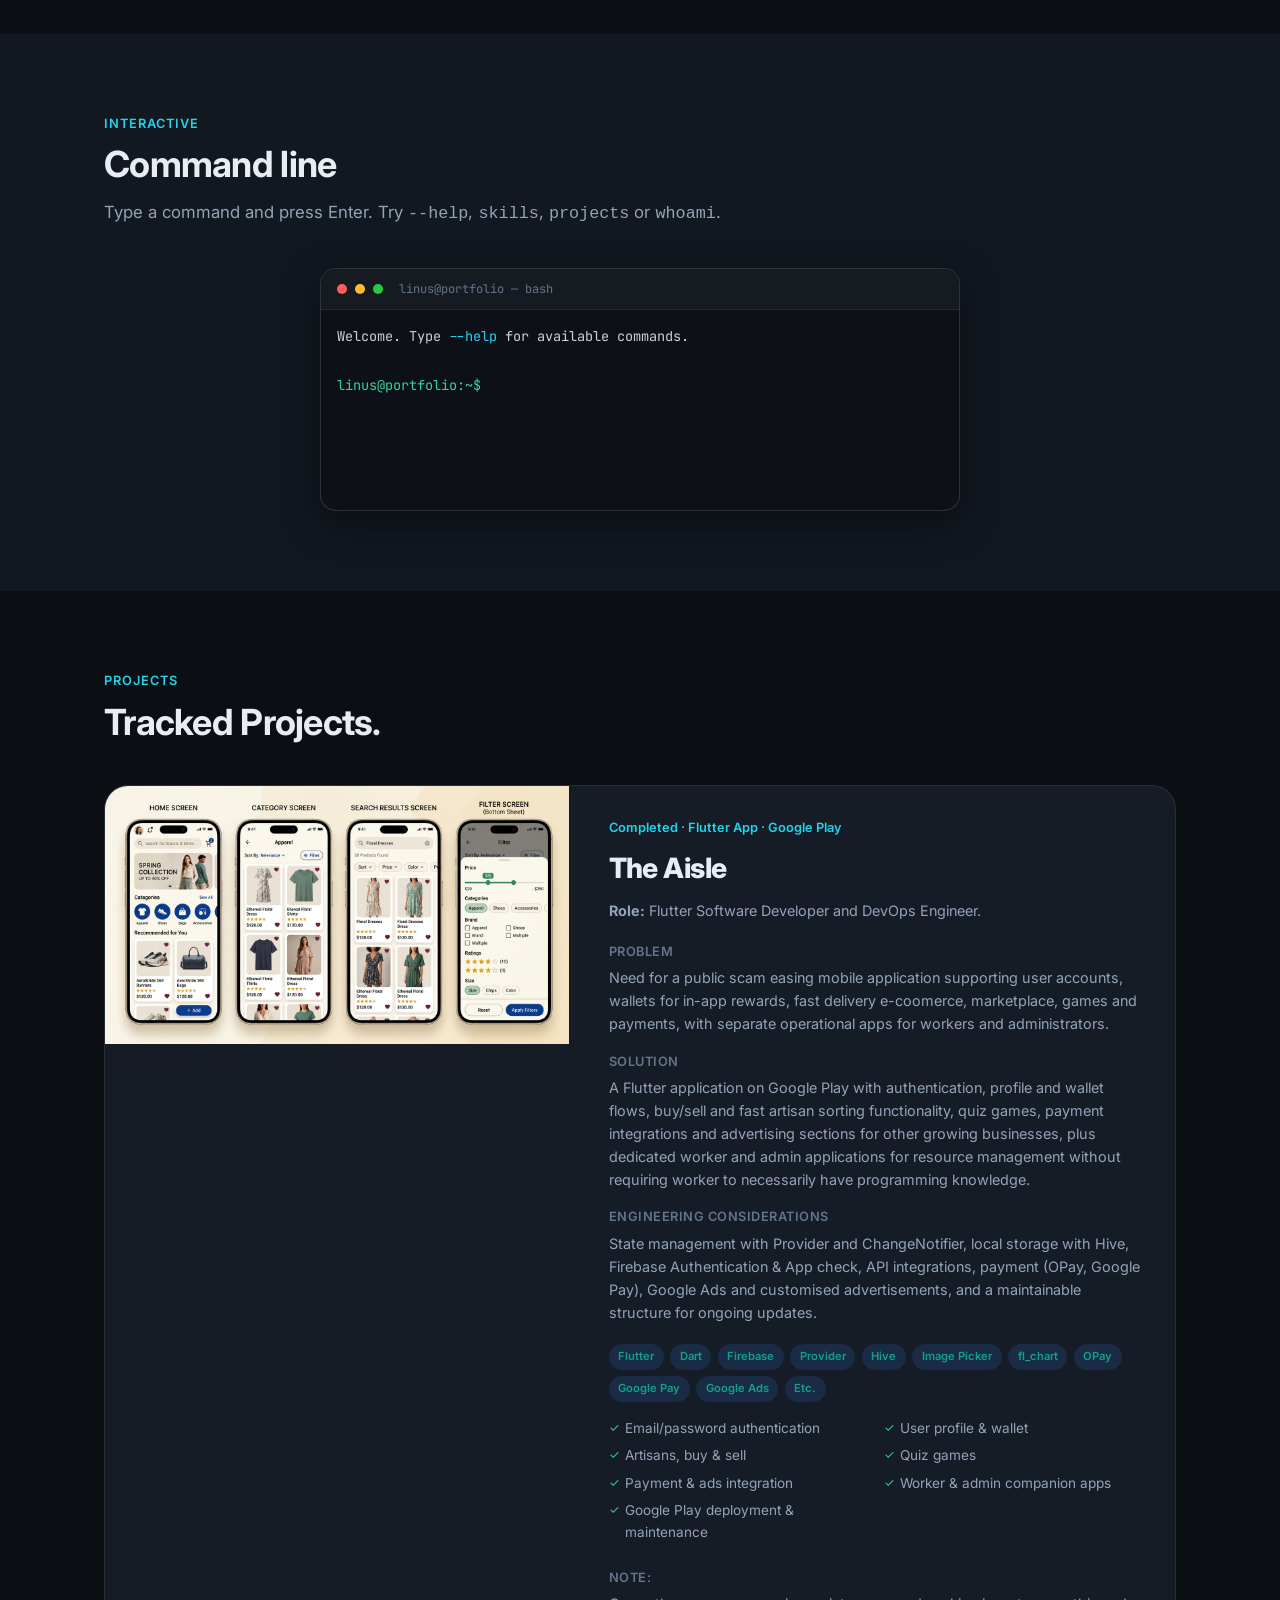
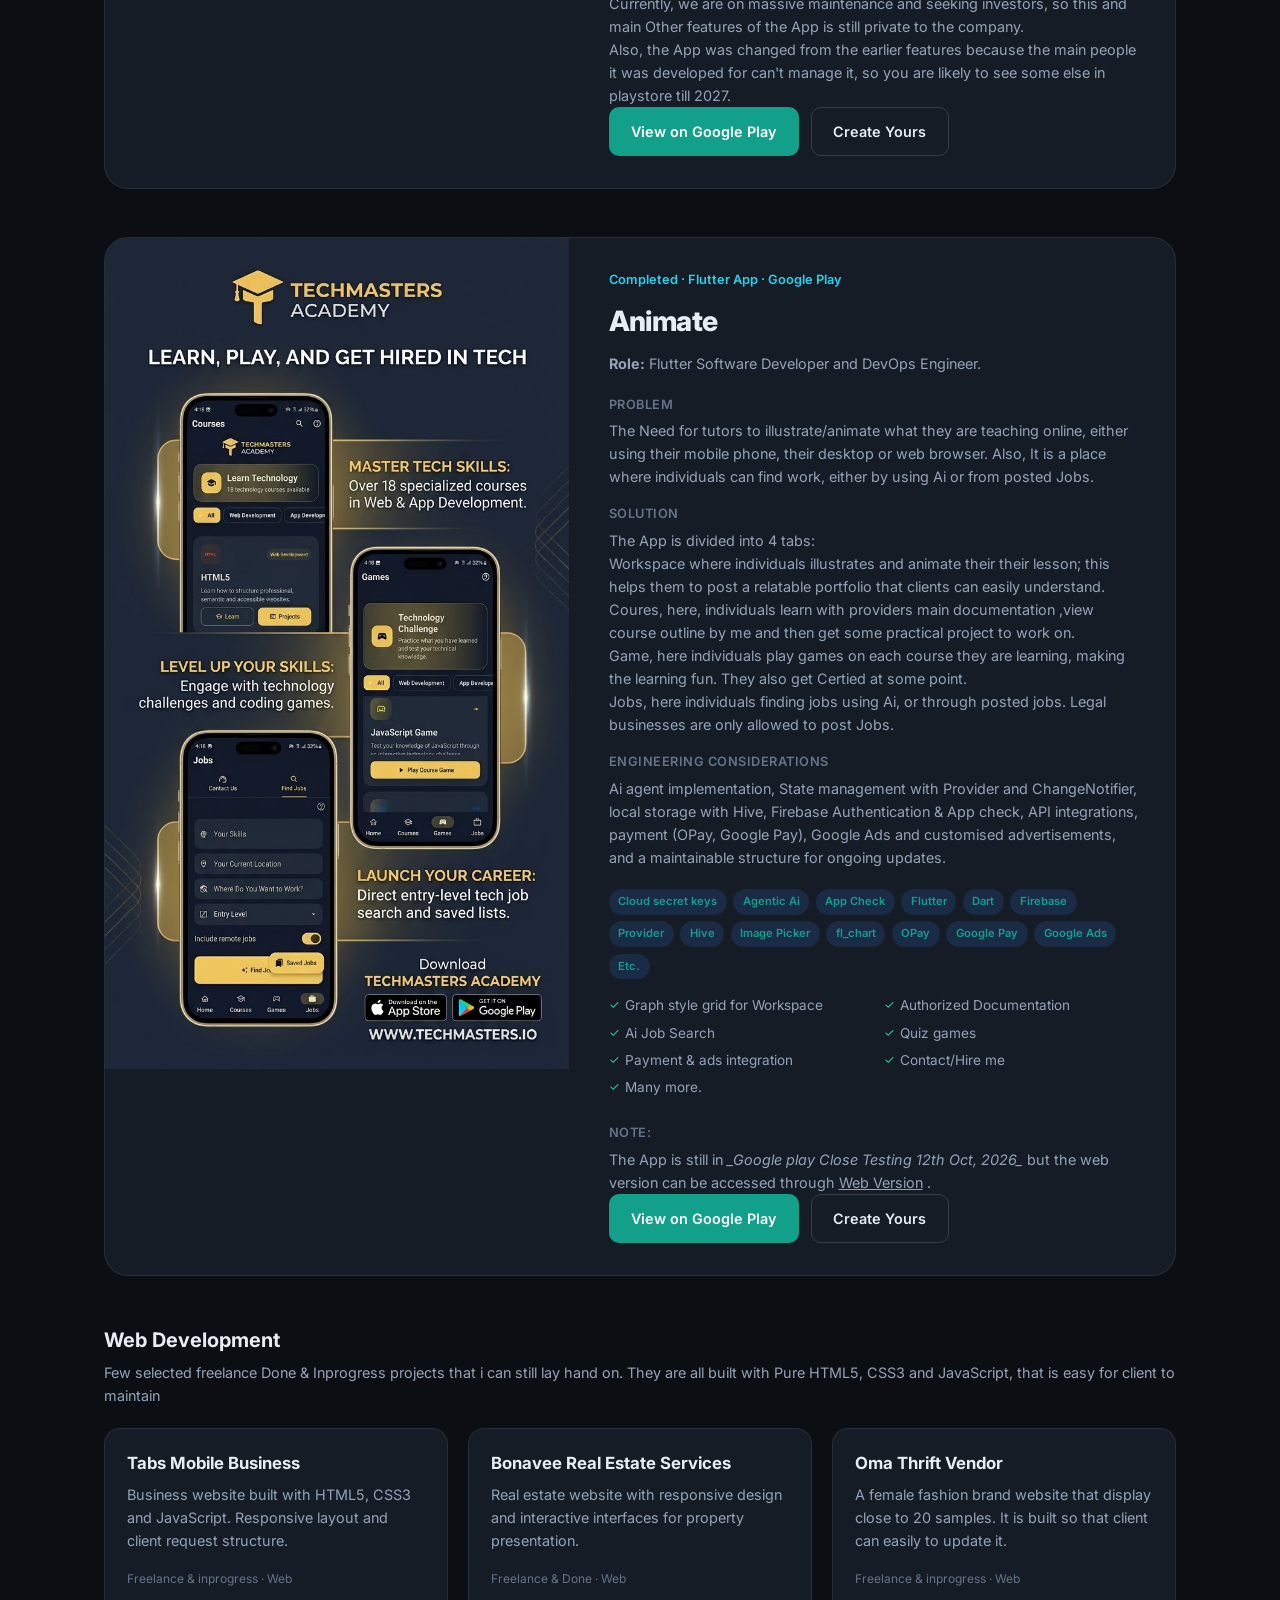
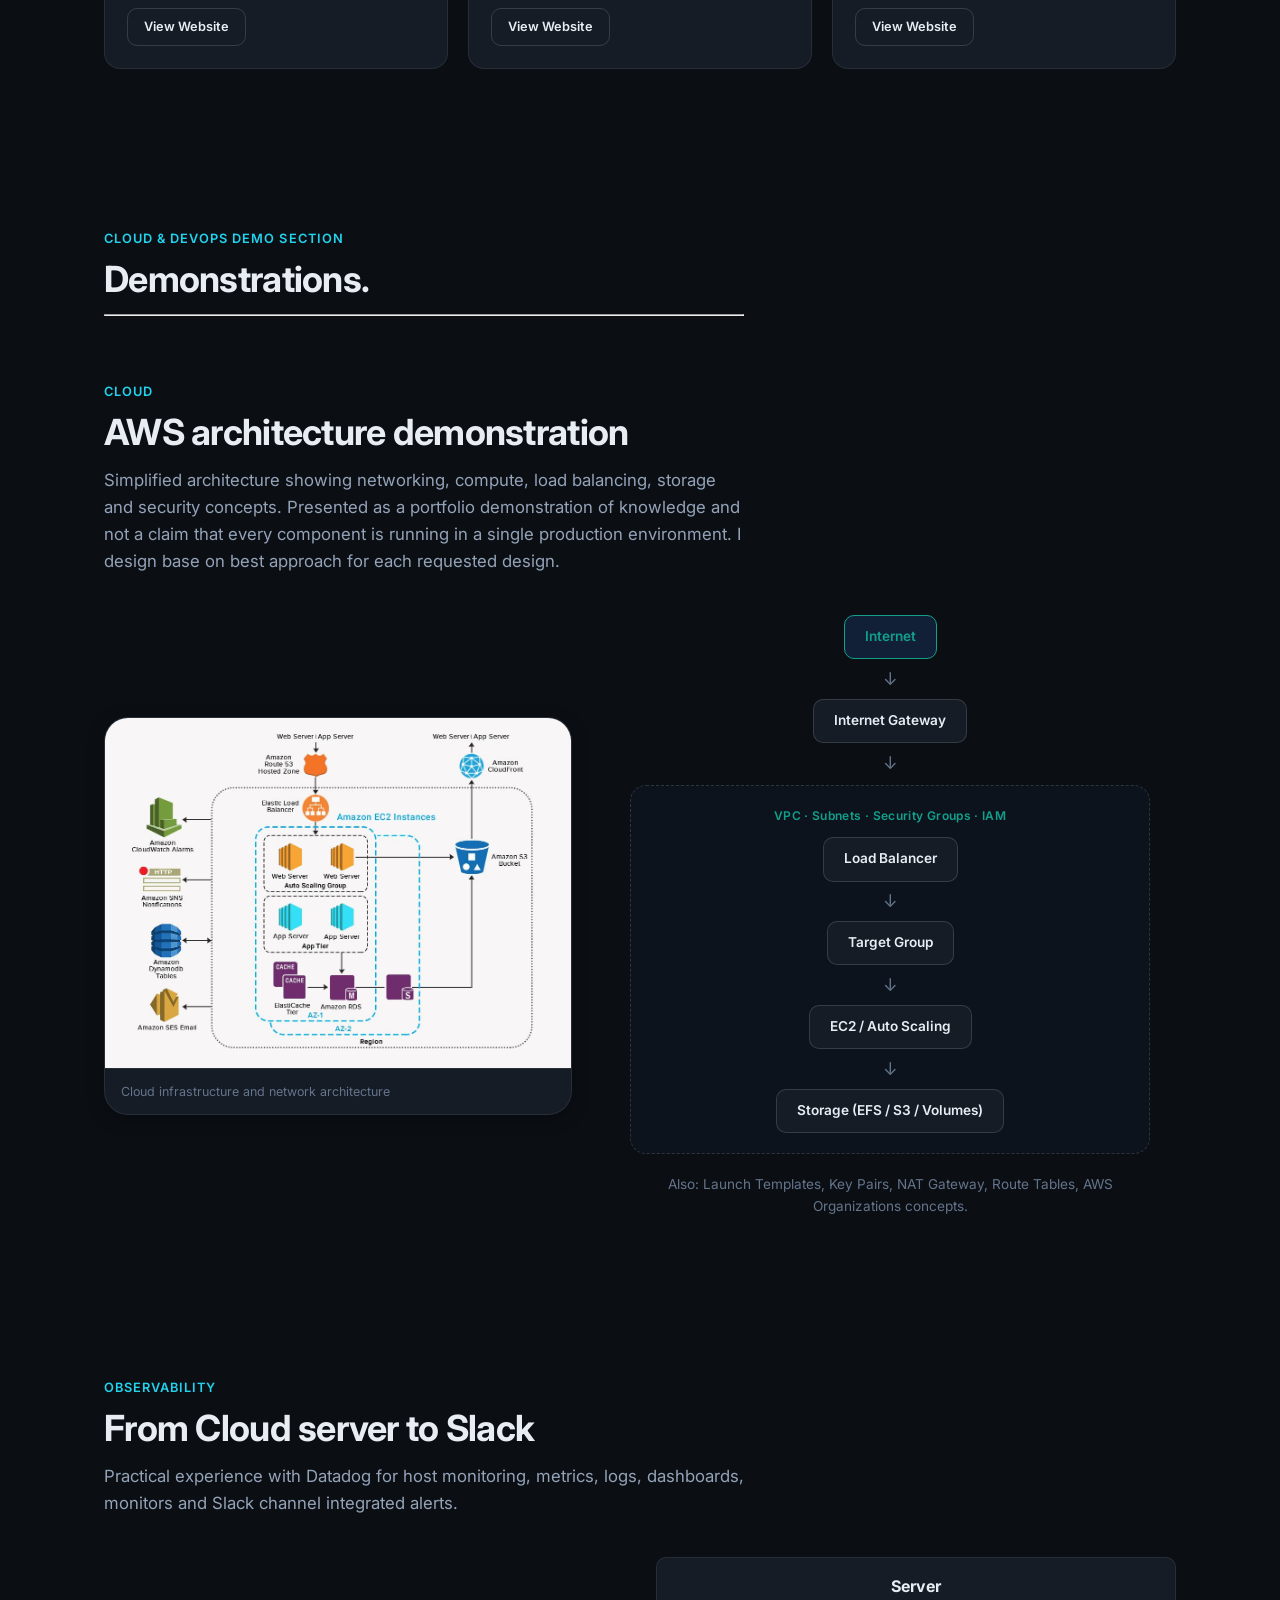
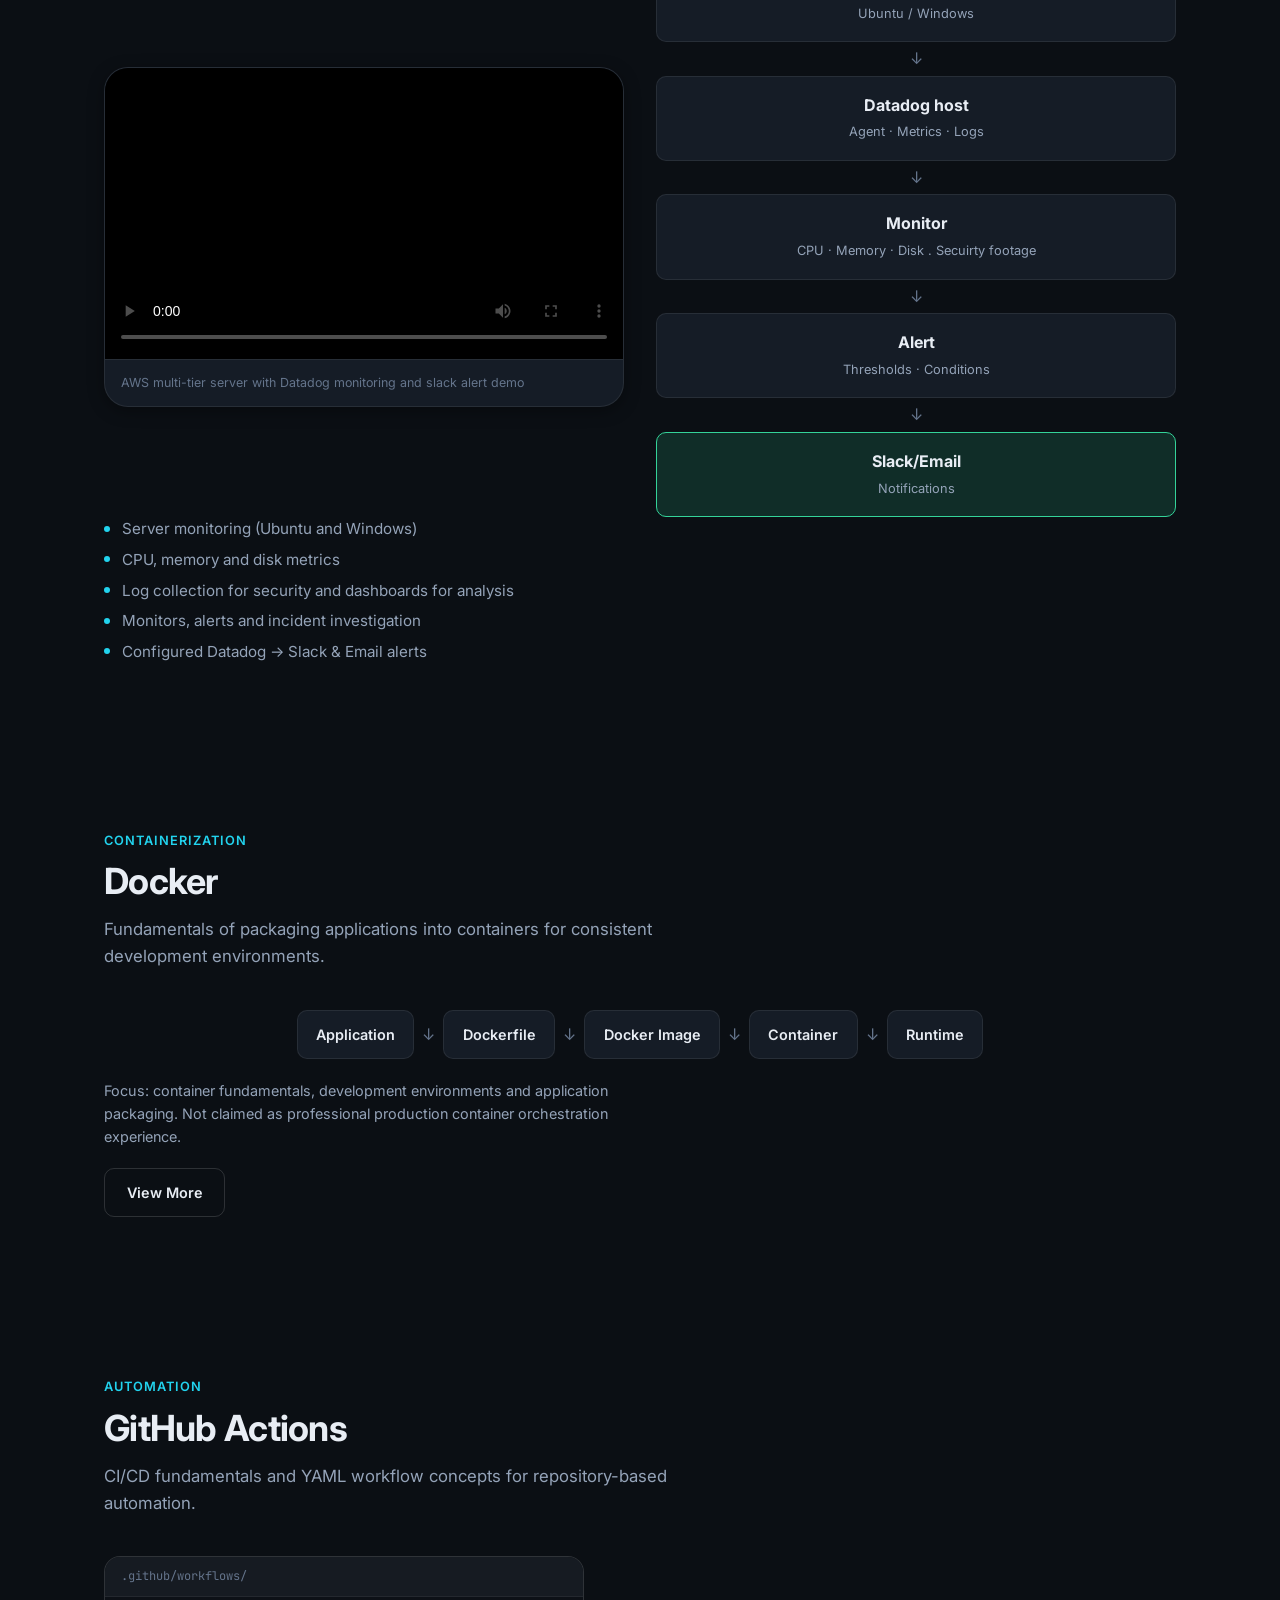
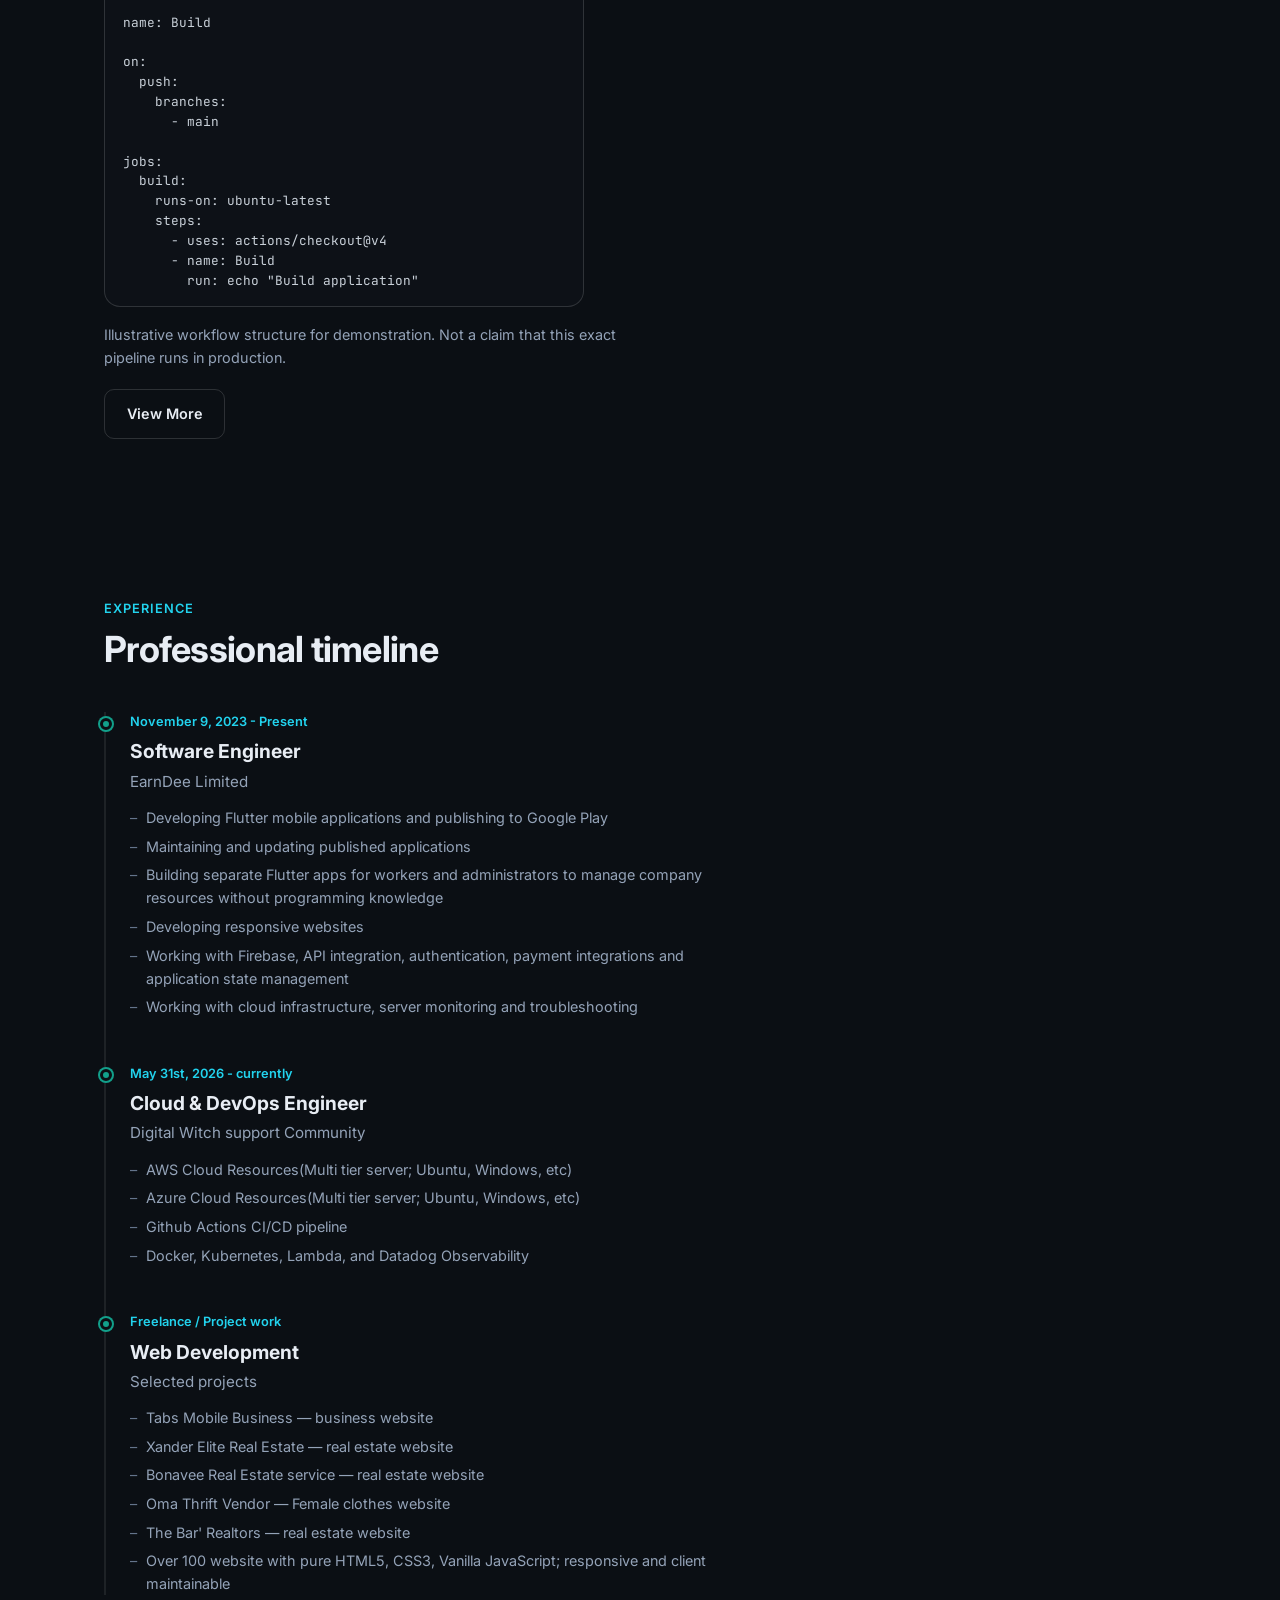
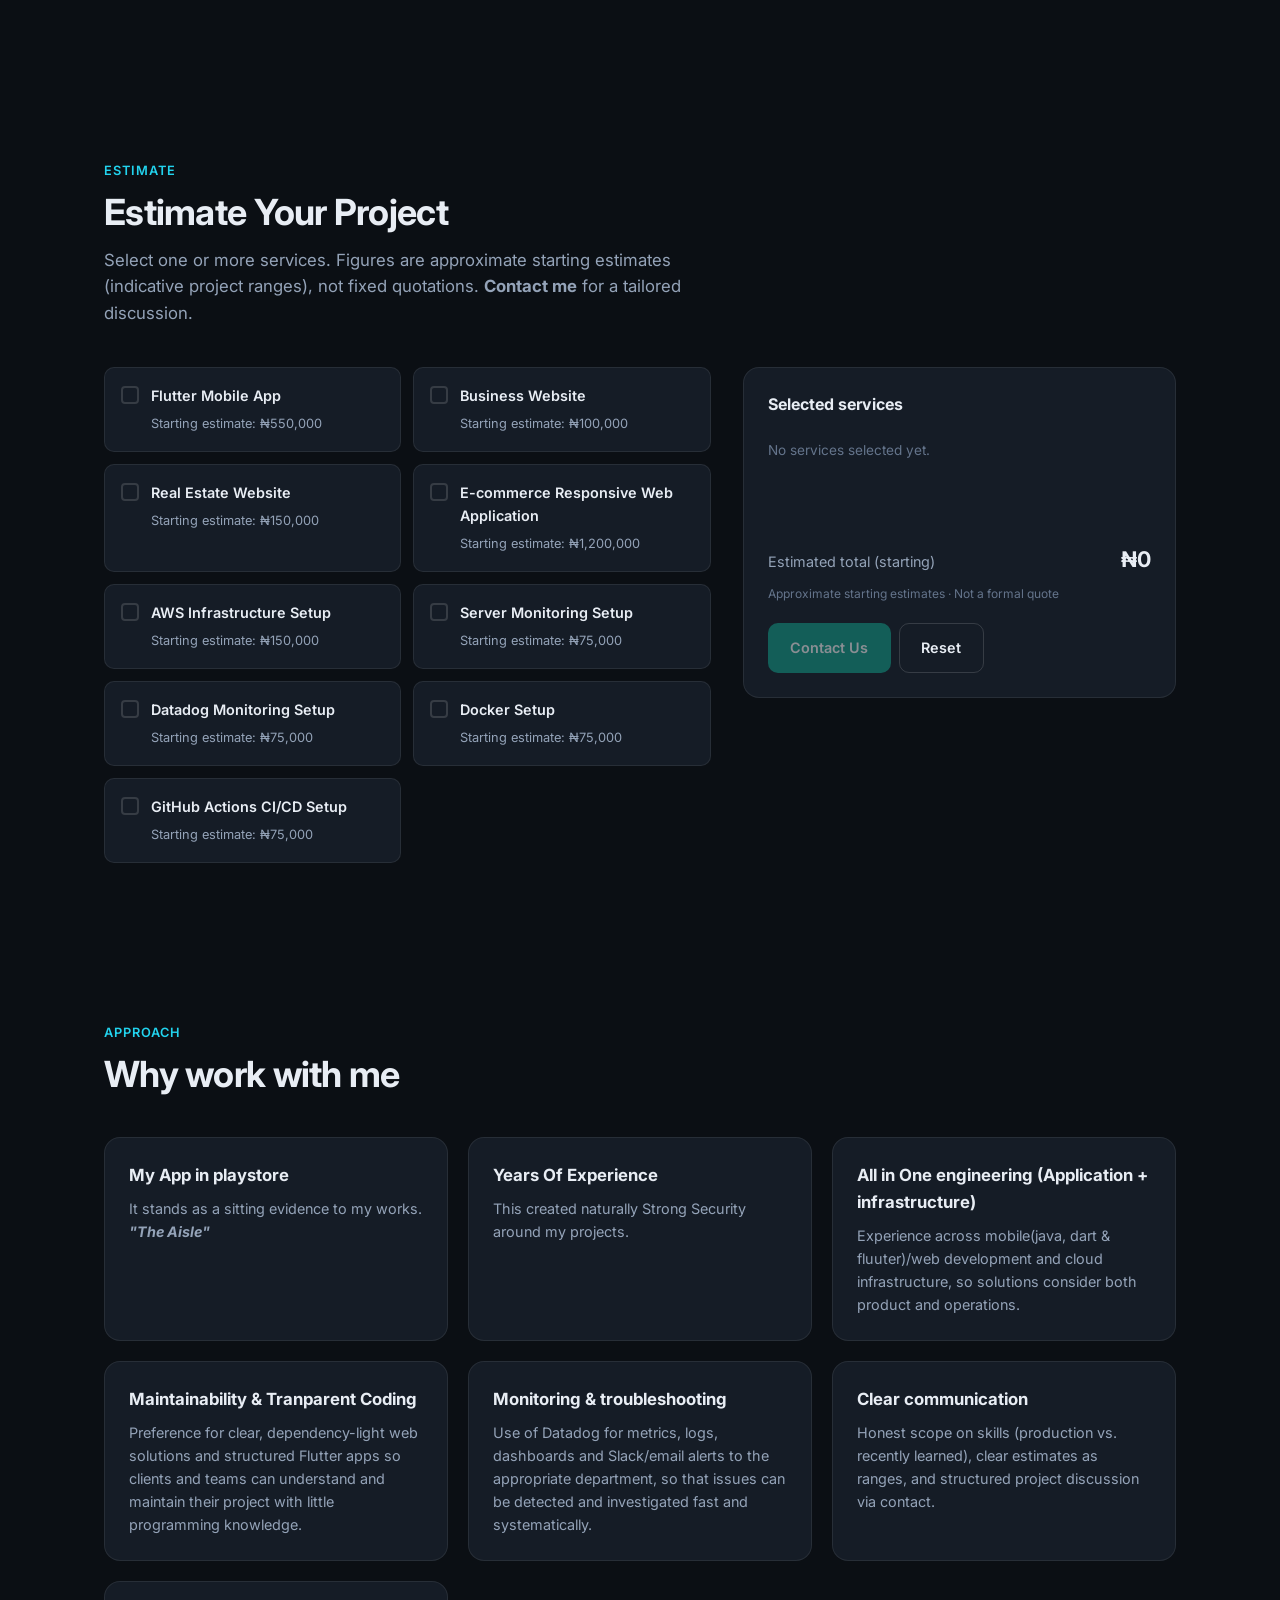
==== commit 907622e1: "Animate added.." ====
--- a/index.html
+++ b/index.html
@@ -1027,17 +1027,19 @@
         <div class="project-category" id="web-projects">
           <h3 class="project-category-title">Web Development</h3>
           <p class="project-category-note">
-            Selected freelance Done &amp; Inprogress projects. Pure HTML5, CSS3 and
-            Vanilla JavaScript, that is easy for client to maintain
+          Few selected freelance Done &amp; Inprogress projects that i can still lay hand on. They
+          are all built with Pure HTML5, CSS3 and JavaScript, that is easy for client to maintain
           </p>
           <div class="projects-grid">
 
             <article class="project-card">
               <div class="project-card-body">
                 <h4 class="project-card-title">Tabs Mobile Business</h4>
-                <p class="project-card-desc">Business website built with HTML5, CSS3 and Vanilla JavaScript. Responsive
-                  layout and client-focused structure.</p>
-                <span class="project-card-tag">Freelance / inprogress · Web</span>
+                <p class="project-card-desc">
+                  Business website built with HTML5, CSS3 and JavaScript. Responsive layout and client
+                  request structure.
+                </p>
+                <span class="project-card-tag">Freelance & inprogress · Web</span>
                 <div class="project-card-actions">
                   <a href="inprogress/Tab/index.html" class="btn btn-sm btn-outline project-view-link" target="_blank"
                     rel="noopener noreferrer">View Website</a>
@@ -1048,9 +1050,11 @@
             <article class="project-card">
               <div class="project-card-body">
                 <h4 class="project-card-title">Bonavee Real Estate Services</h4>
-                <p class="project-card-desc">Real estate website with responsive design and interactive interfaces for
-                  property presentation.</p>
-                <span class="project-card-tag">Freelance / Done · Web</span>
+                <p class="project-card-desc">
+                  Real estate website with responsive design and interactive interfaces for property 
+                  presentation.
+                </p>
+                <span class="project-card-tag">Freelance & Done · Web</span>
                 <div class="project-card-actions">
                   <a href="https://www.bonaveerealestateservices.site" class="btn btn-sm btn-outline project-view-link"
                     target="_blank" rel="noopener noreferrer">View Website</a>
@@ -1062,10 +1066,10 @@
               <div class="project-card-body">
                 <h4 class="project-card-title">Oma Thrift Vendor</h4>
                 <p class="project-card-desc">
-                  A female fashion brand website that display close to 20 samples. It is
-                  client easy to update.
+                  A female fashion brand website that display close to 20 samples. It is built so that 
+                  client can easily to update it.
                 </p>
-                <span class="project-card-tag">Freelance / inprogress · Web</span>
+                <span class="project-card-tag">Freelance & inprogress · Web</span>
                 <div class="project-card-actions">
                   <a href="inprogress/oma/index.html" class="btn btn-sm btn-outline project-view-link" target="_blank"
                     rel="noopener noreferrer">View Website</a>
@@ -1080,15 +1084,22 @@
 
     <!-- ========== AWS / CLOUD ARCHITECTURE ========== -->
     <section class="cloud section" id="cloud">
-      <div class="container">
+      <div class="container">        
+
+        <div class="section-header">
+          <p class="section-eyebrow">Cloud &amp; DevOps Demo Section</p>
+          <h2 class="section-title">Demonstrations.</h2><hr><br>
+        </div>
+        
+
         <div class="section-header">
           <p class="section-eyebrow">Cloud</p>
           <h2 class="section-title">AWS architecture demonstration</h2>
           <p class="section-desc">
             Simplified architecture showing networking, compute, load balancing, storage and security
-            concepts. Presented as a portfolio demonstration of knowledge and not a claim that every component is
-            running
-            in a single production environment.
+            concepts. Presented as a portfolio demonstration of knowledge and not a claim that every 
+            component is running in a single production environment. I design base on best approach 
+            for each requested design.
           </p>
         </div>
         <div class="cloud-architecture-layout">
@@ -1138,7 +1149,7 @@
 
         <div class="section-header">
           <p class="section-eyebrow">Observability</p>
-          <h2 class="section-title">From server to Slack</h2>
+          <h2 class="section-title">From Cloud server to Slack</h2>
           <p class="section-desc">
             Practical experience with Datadog for host monitoring, metrics, logs, dashboards,
             monitors and Slack channel integrated alerts.
--- a/styles.css
+++ b/styles.css
@@ -1,7 +1,7 @@
 /* ============================================================
    LINUS NNAMDI OKOLO — Portfolio Styles
    Premium, professional, modern, conversion-focused
-   ============================================================ */
+   =======================featured===================================== */
 
 /* ---------- CSS Variables ---------- */
 :root {
@@ -795,17 +795,18 @@
   overflow: hidden;
   margin-bottom: 3rem;
 }
-
+/* ---------- Featured Project Media Refinement ---------- */
 .featured-project-media {
-  min-height: 280px;
-  background: var(--color-surface);
+  align-self: start;
+  overflow: hidden;
 }
 
 .featured-project-media img {
+  /* display: block; */
   width: 100%;
-  height: 100%;
-  object-fit: cover;
-  min-height: 280px;
+  height: auto;
+  object-fit: contain;
+  vertical-align: top;
 }
 
 .featured-project-content {
@@ -1862,14 +1863,15 @@
 @media (min-width: 900px) {
   .featured-project {
     grid-template-columns: minmax(360px, 0.9fr) minmax(0, 1.1fr);
+    align-items: start;
   }
 
   .featured-project-media {
     min-height: 100%;
+    align-self: start;
   }
 
   .featured-project-media img {
     min-height: 100%;
-    aspect-ratio: 4 / 3;
-  }
-}
+  }
+}
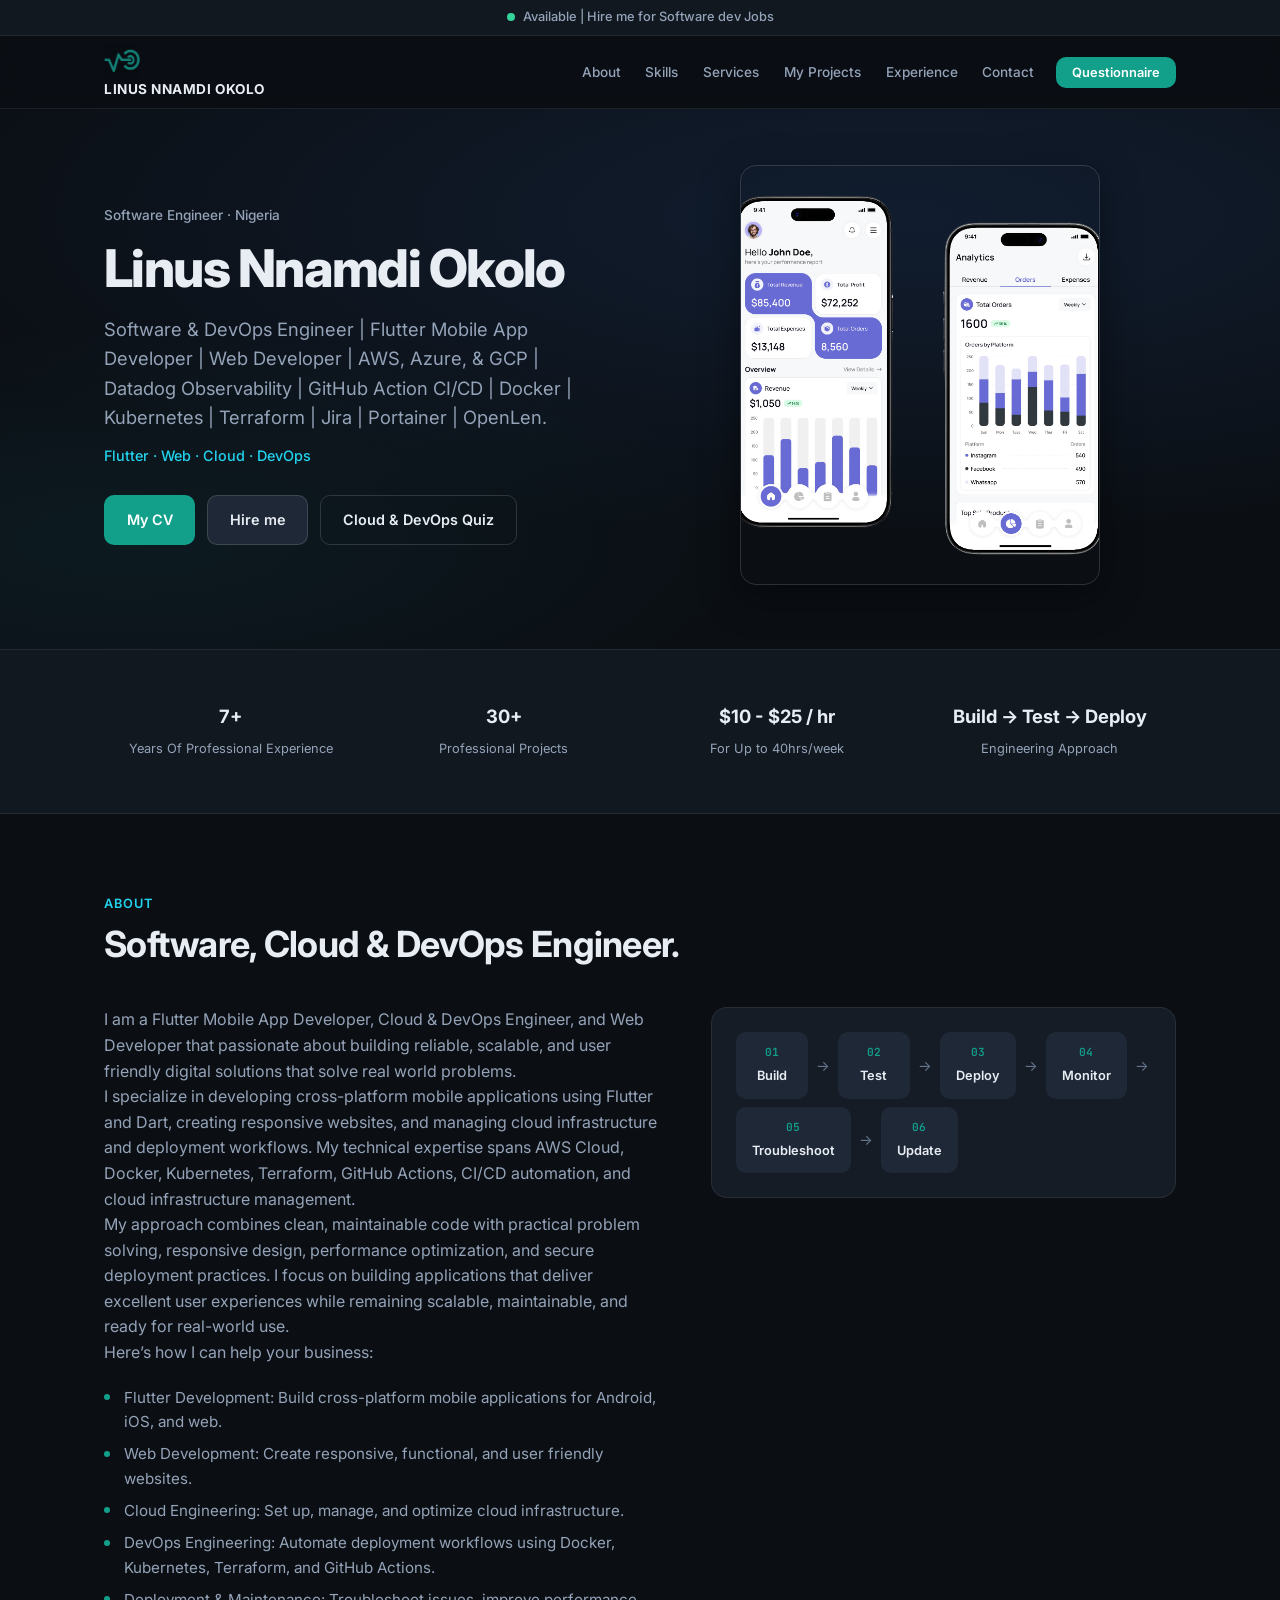
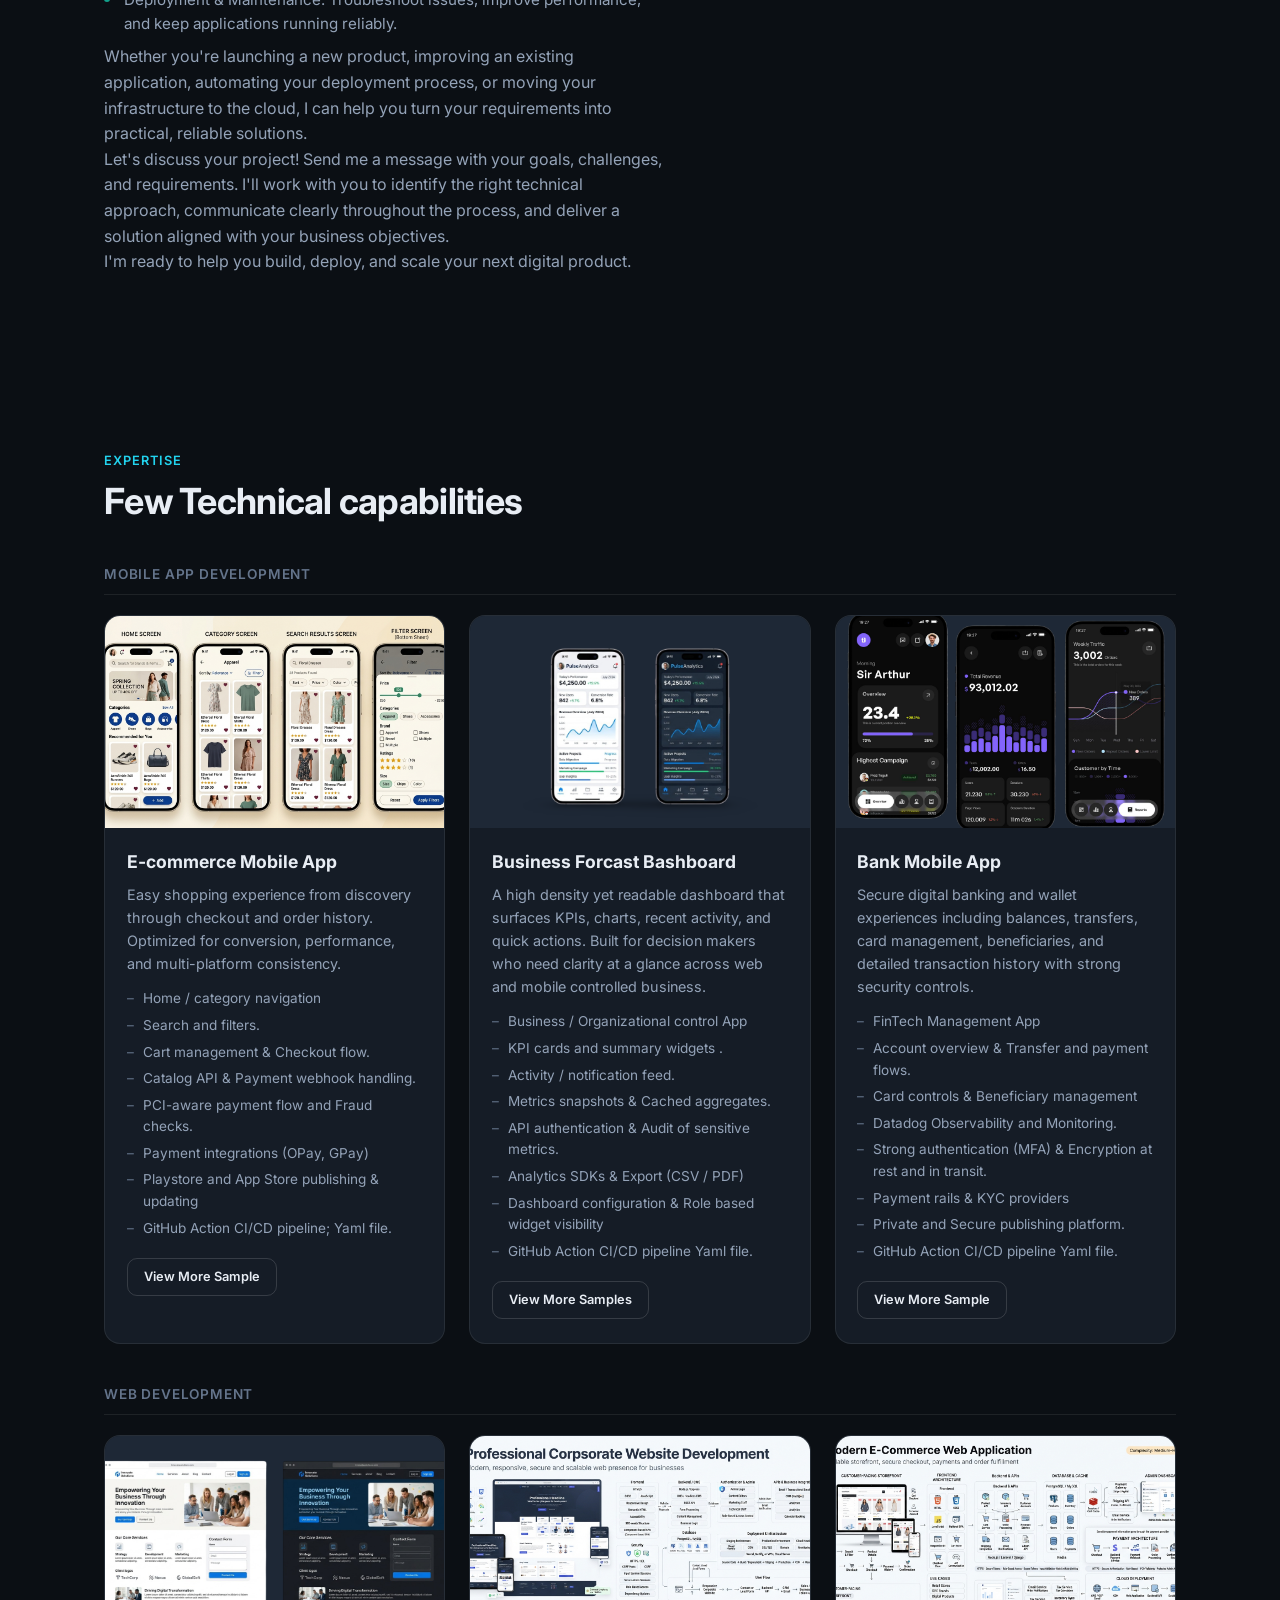
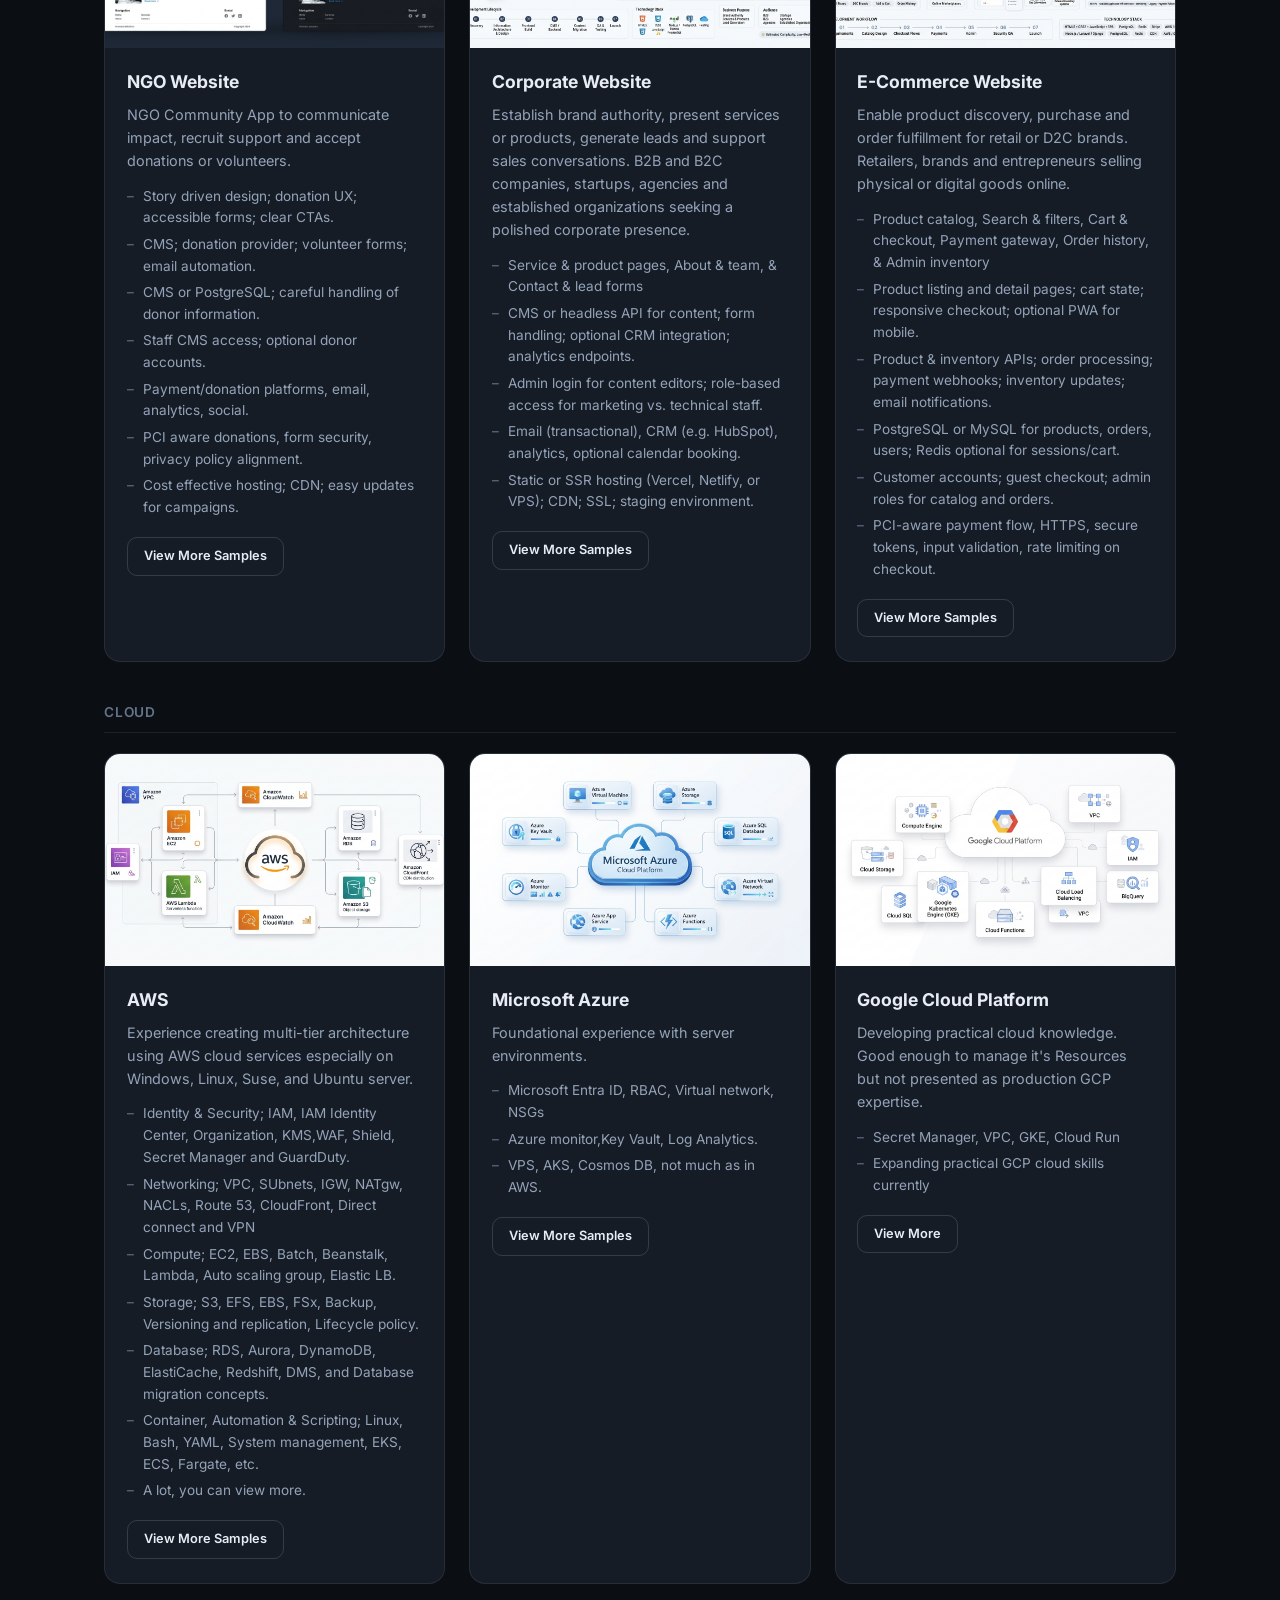
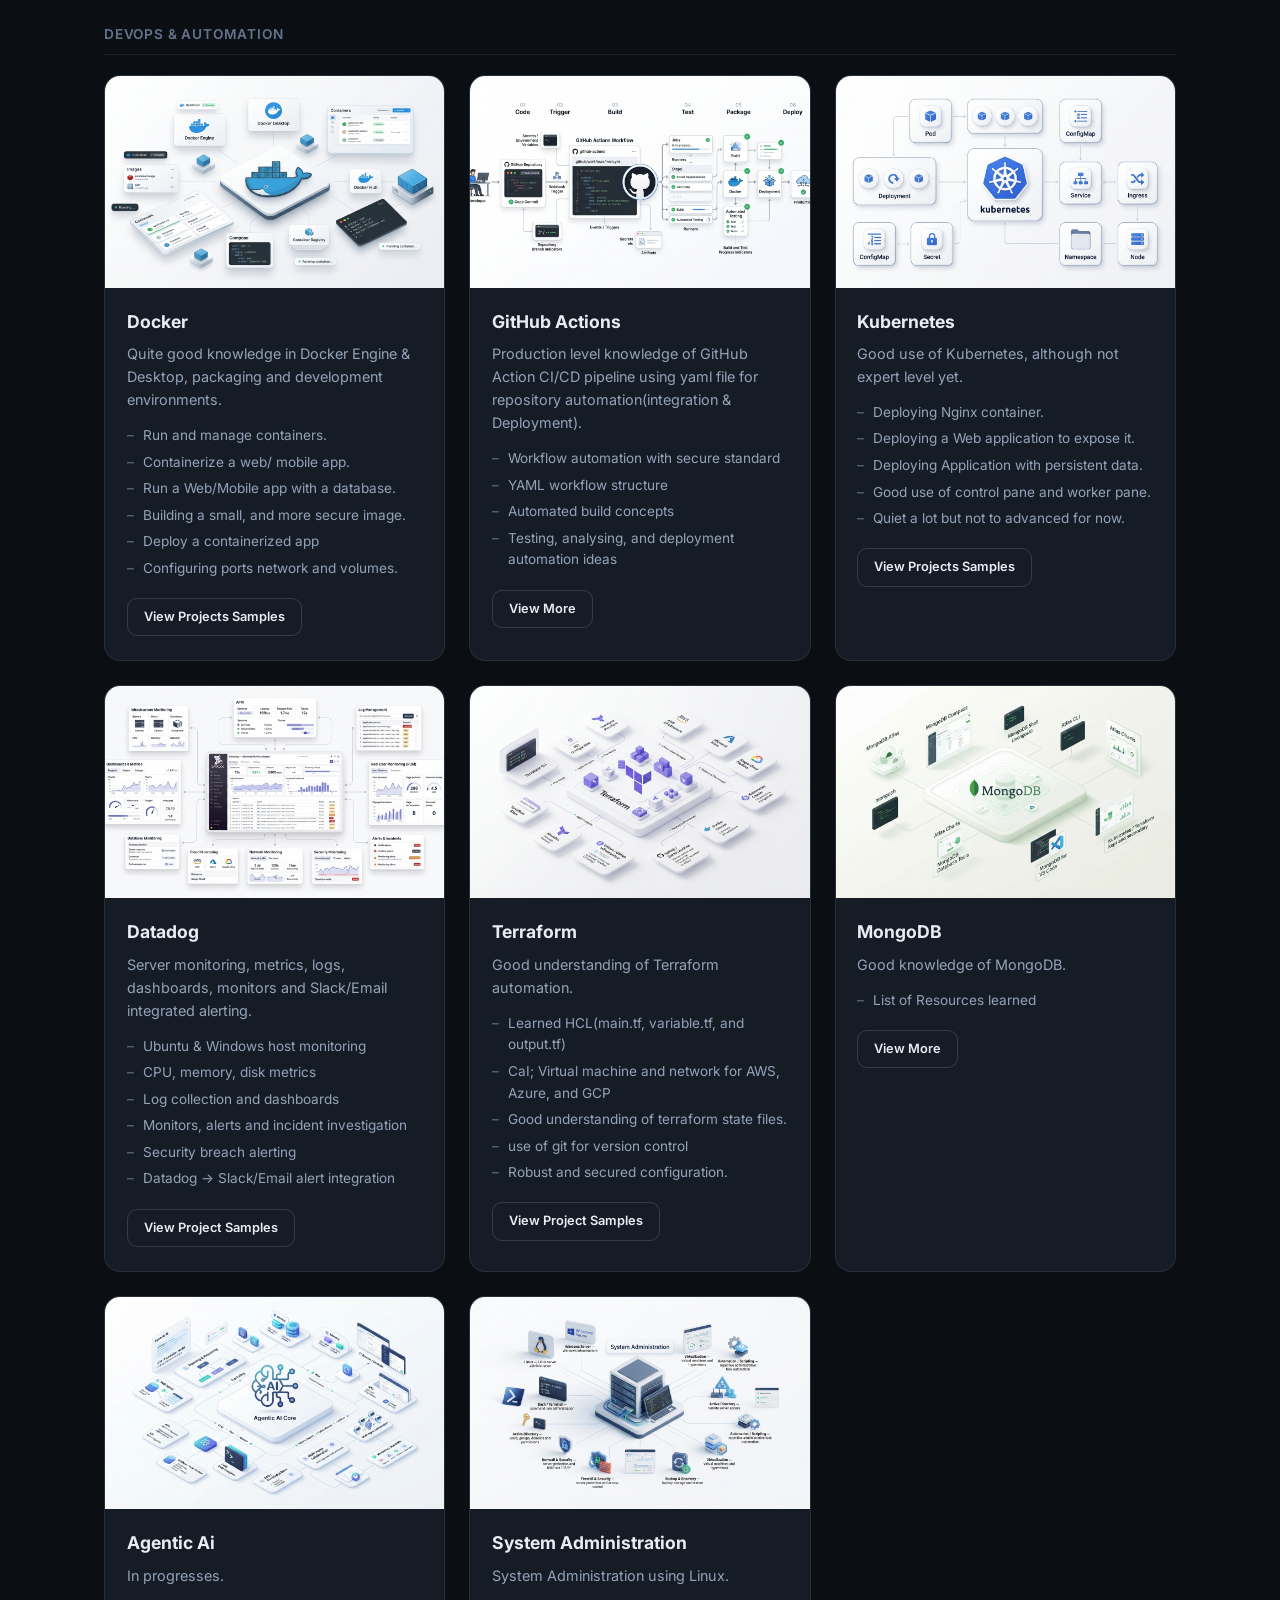
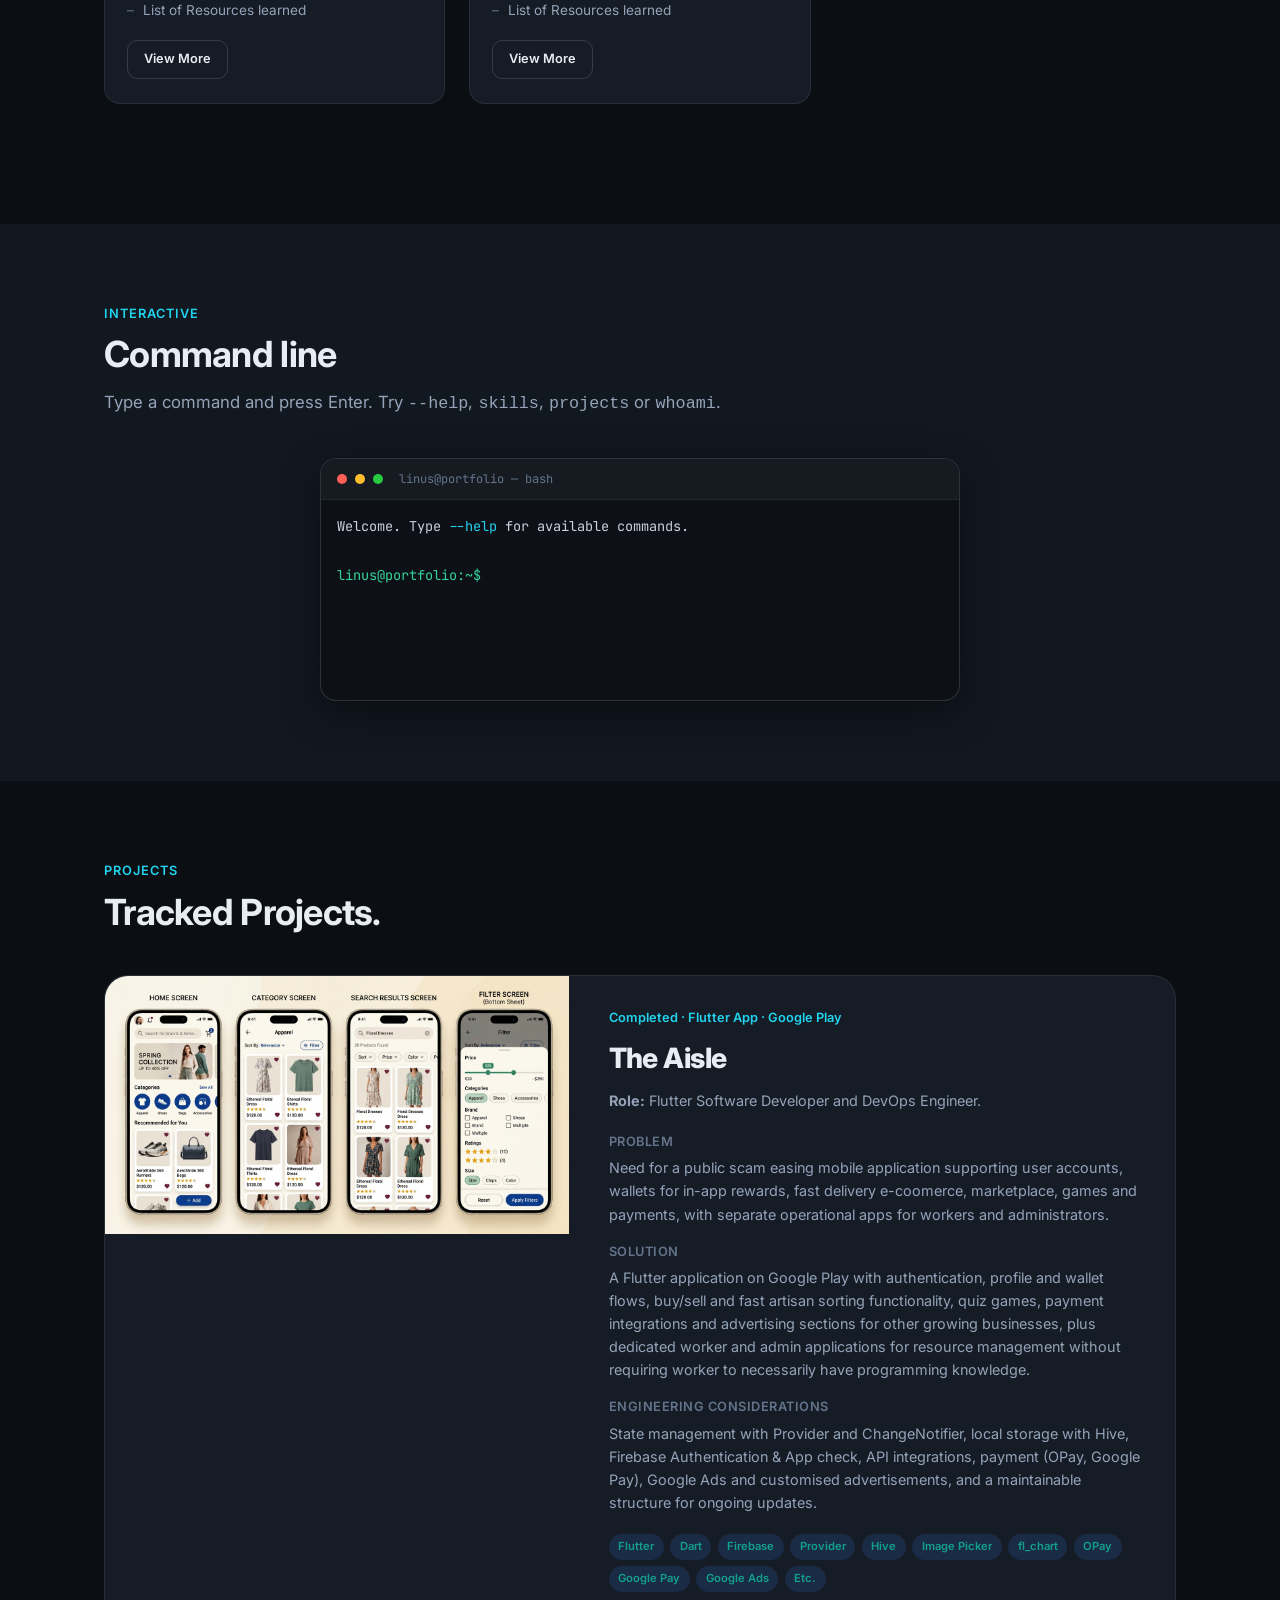
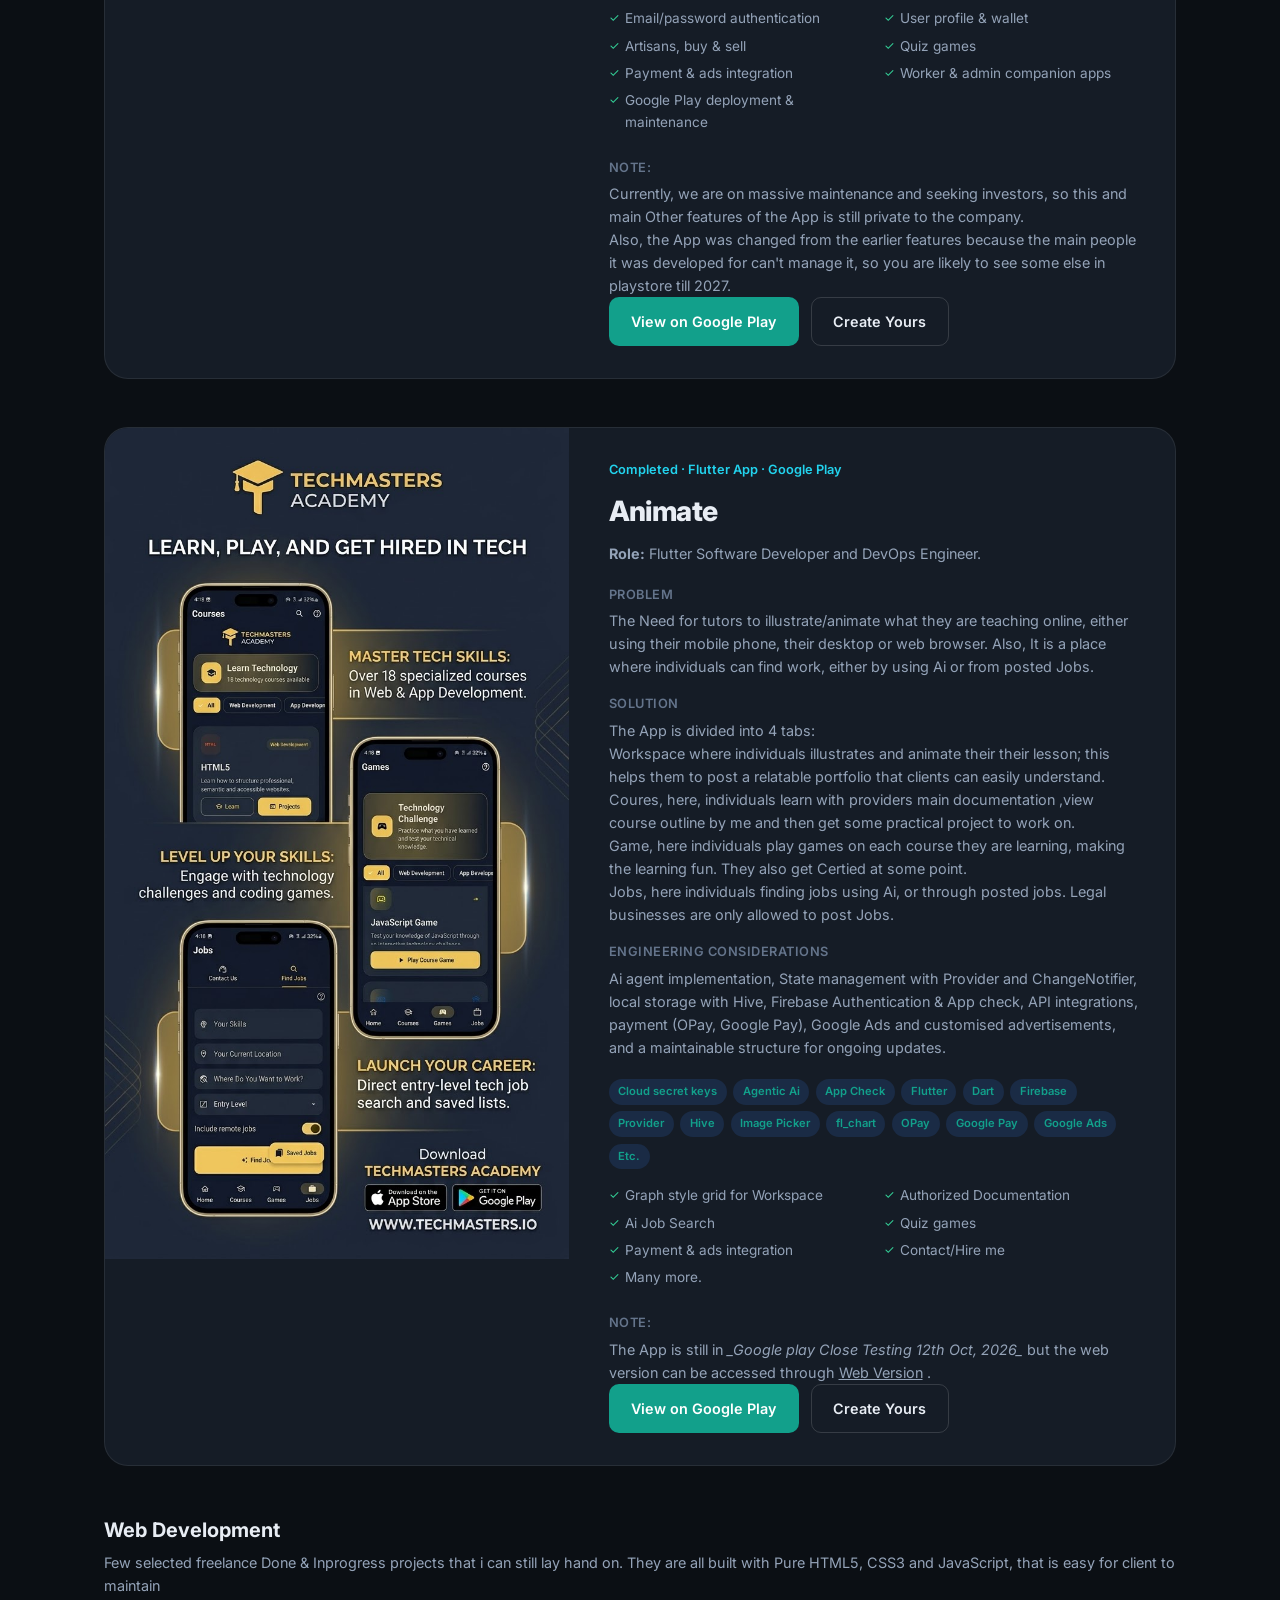
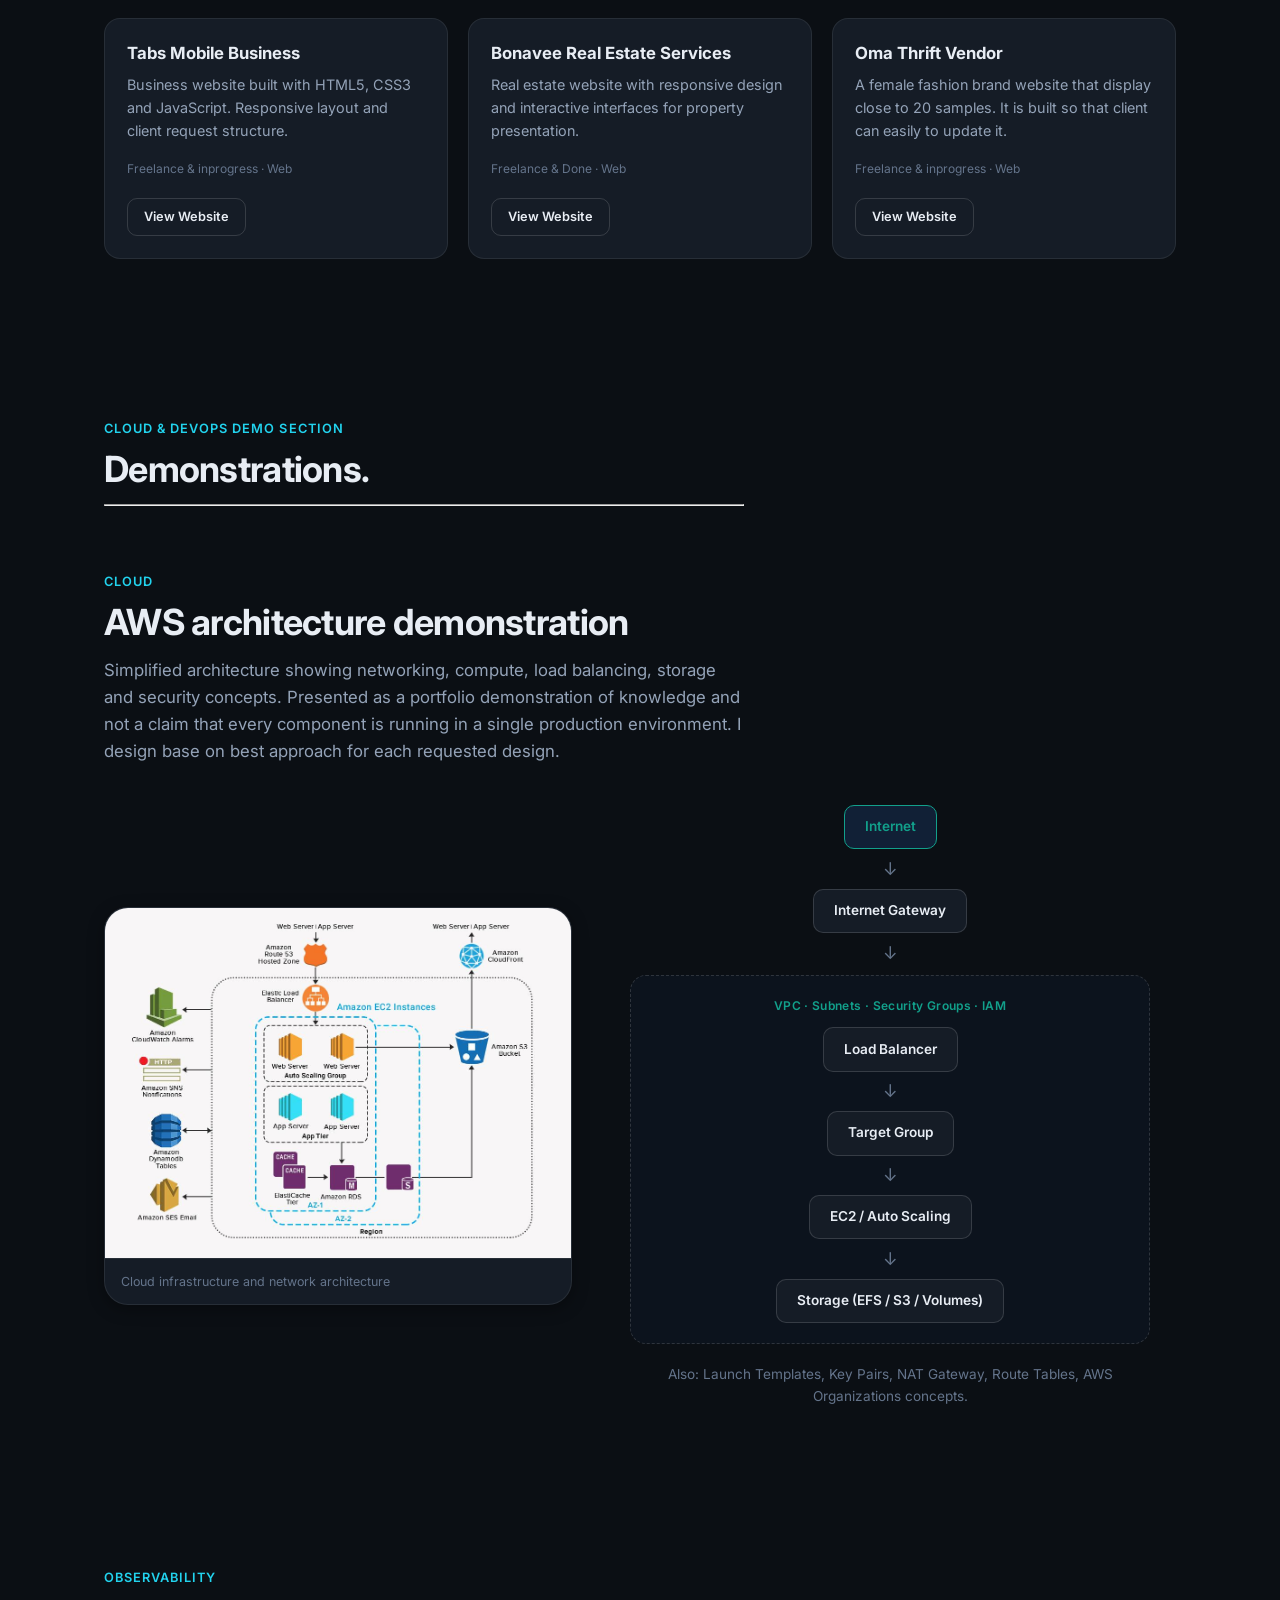
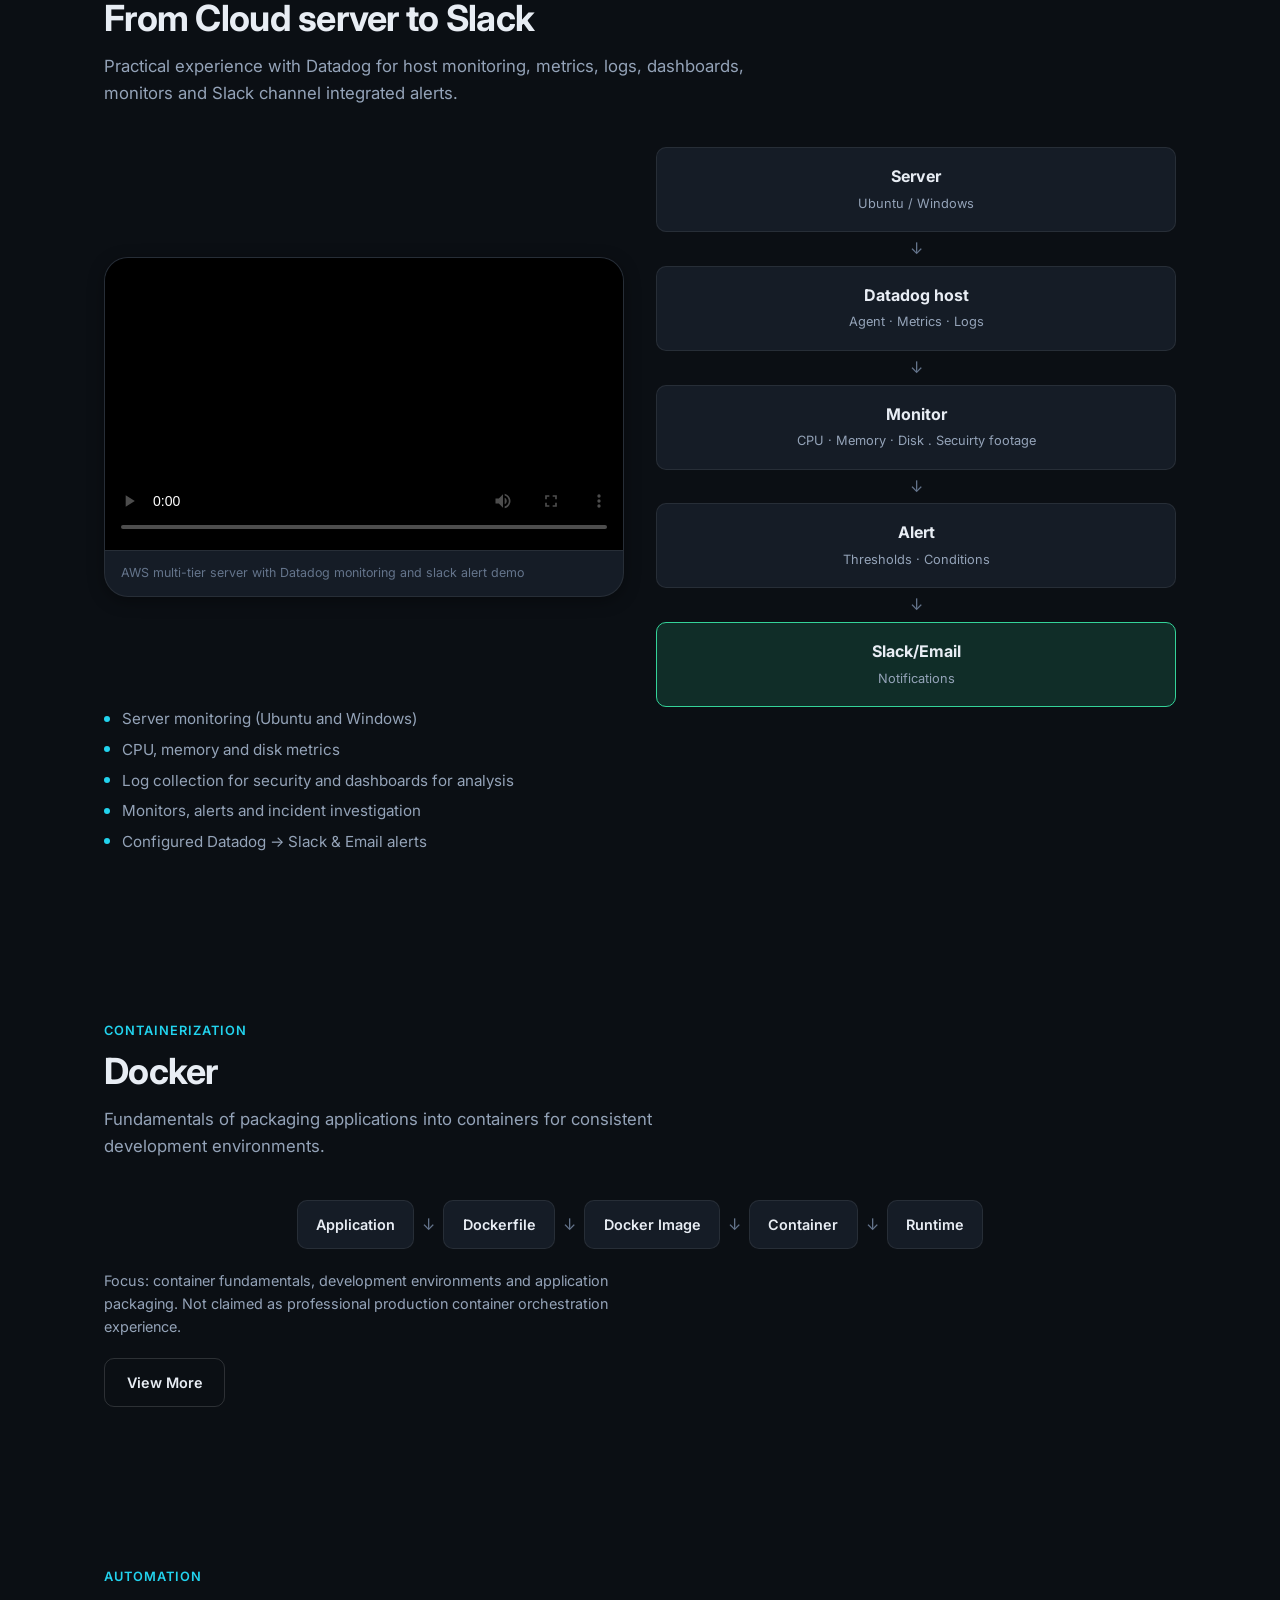
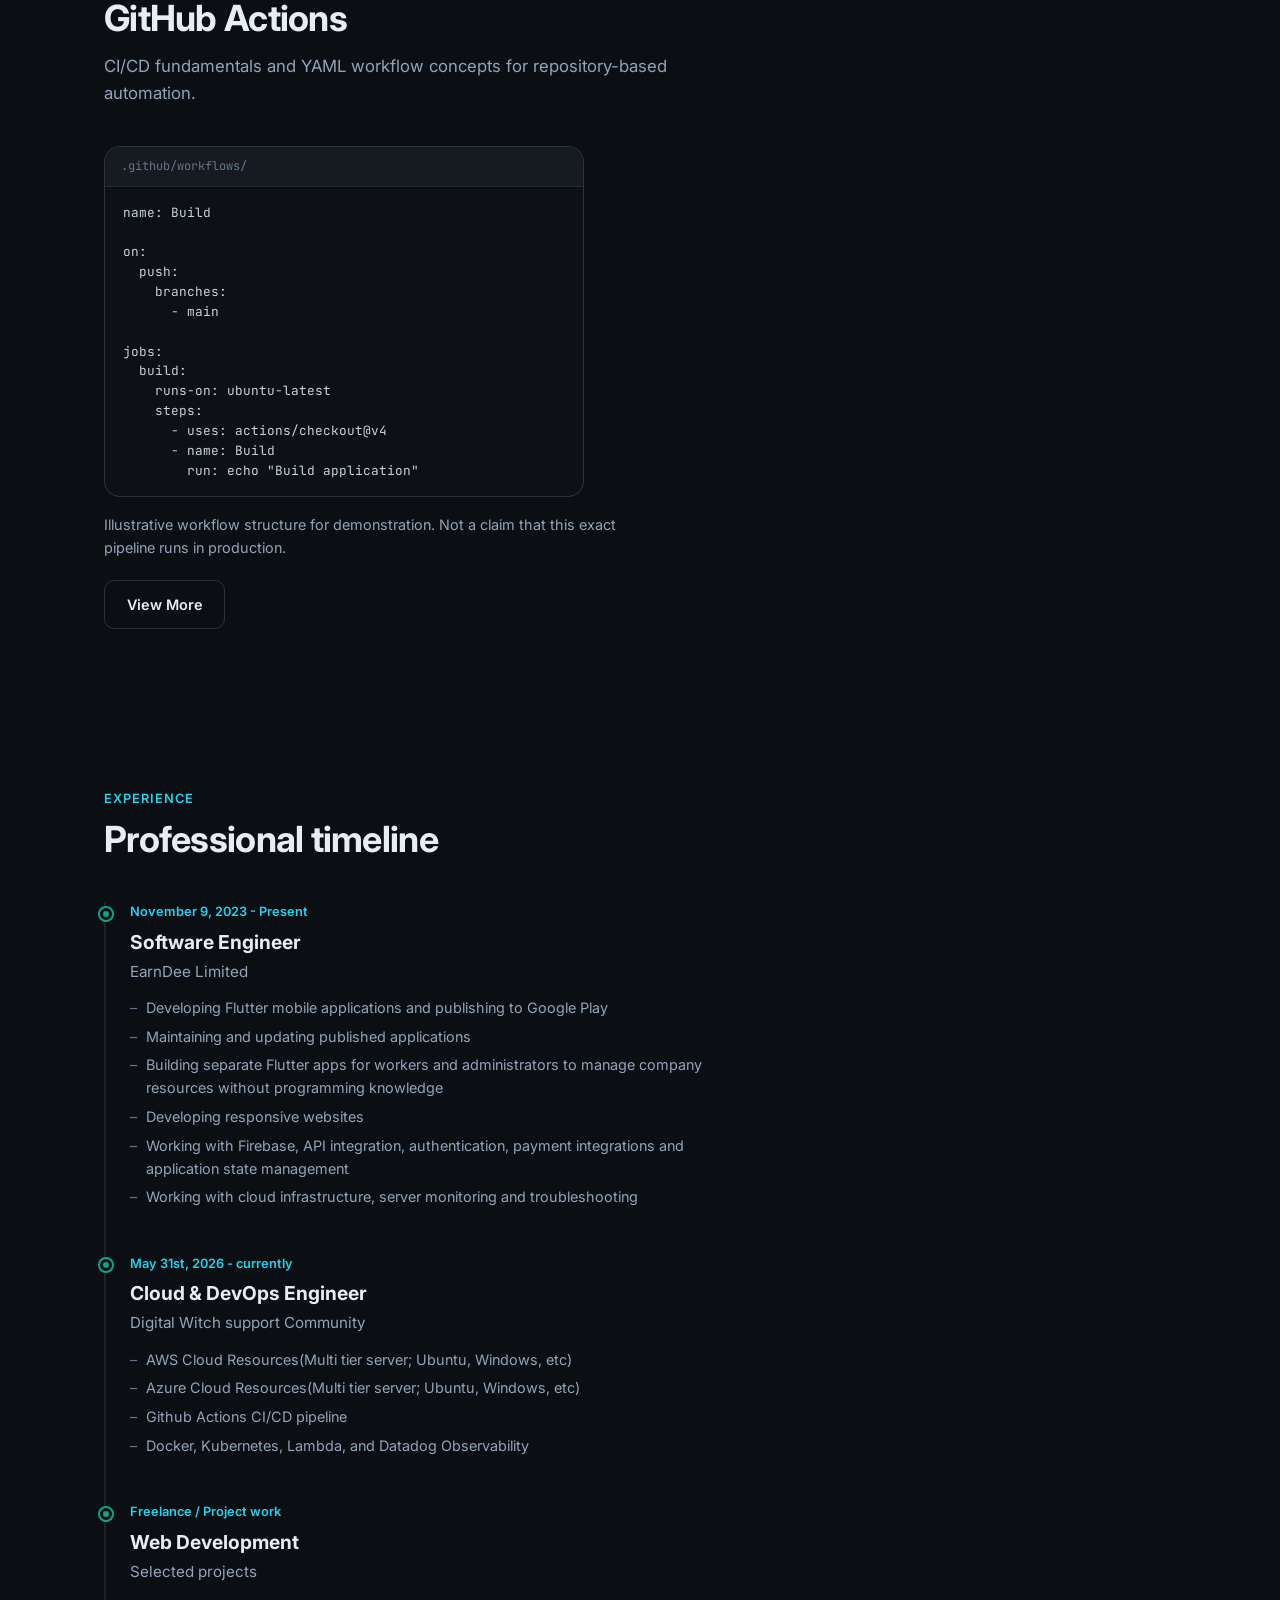
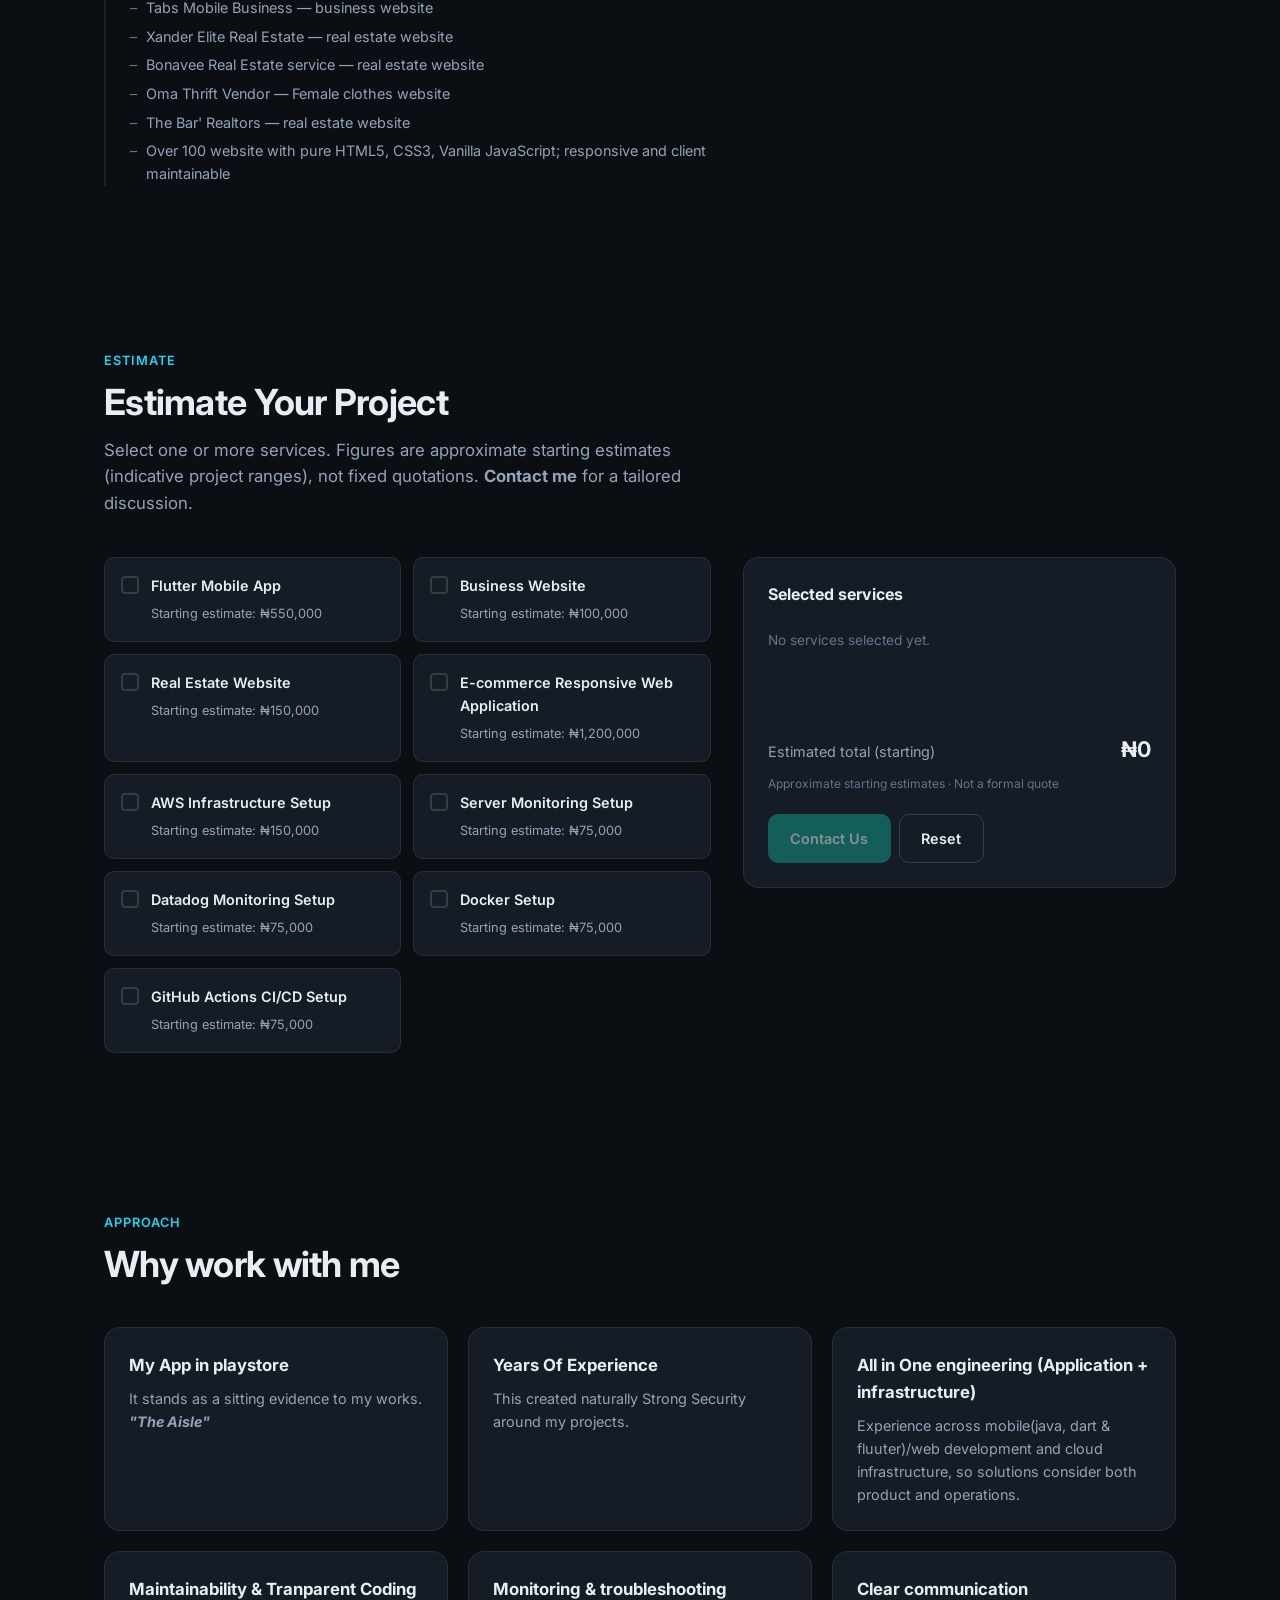
==== commit 5b548058: "AWS Cloud Concept quiz added" ====
--- a/index.html
+++ b/index.html
@@ -50,8 +50,6 @@
         <li><a href="#skills" class="nav-link">Skills</a></li>
         <li><a href="#services" class="nav-link">Services</a></li>
         <li><a href="#projects" class="nav-link">My Projects</a></li>
-        <li><a href="#cloud" class="nav-link">Cloud</a></li>
-        <li><a href="#observability" class="nav-link">Observability</a></li>
         <li><a href="#experience" class="nav-link">Experience</a></li>
         <li><a href="#contact" class="nav-link">Contact</a></li>
         <li><a href="home.html" class="nav-cta">Questionnaire</a></li>
@@ -67,15 +65,16 @@
           <p class="hero-eyebrow">Software Engineer · Nigeria</p>
           <h1 class="hero-title">Linus Nnamdi Okolo</h1>
           <p class="hero-subtitle">
-            Software & DevOps Engineer | Flutter Mobile App Developer | Web Developer | AWS,  
-            Azure, & GCP | Datadog Observability | GitHub Action CI/CD | Docker | Kubernetes | 
+            Software & DevOps Engineer | Flutter Mobile App Developer | Web Developer | AWS,
+            Azure, & GCP | Datadog Observability | GitHub Action CI/CD | Docker | Kubernetes |
             Terraform | Jira | Portainer | OpenLen.
           </p>
           <p class="hero-tags">Flutter · Web · Cloud · DevOps</p>
           <div class="hero-actions">
-            <a href="https://drive.google.com/file/d/1z56yeJNFbslTp6jppckNFgEzvUxtbhLl/view?usp=drive_link" class="btn btn-primary">My CV</a>
+            <a href="https://drive.google.com/file/d/1z56yeJNFbslTp6jppckNFgEzvUxtbhLl/view?usp=drive_link"
+              class="btn btn-primary">My CV</a>
             <a href="#contact" class="btn btn-secondary">Hire me</a>
-            <a href="home.html" class="btn btn-outline">Questionnaires</a>
+            <a href="cloud_devops_quiz.html" class="btn btn-outline">Cloud & DevOps Quiz</a>
           </div>
         </div>
 
@@ -117,36 +116,41 @@
       <div class="container">
         <div class="section-header">
           <p class="section-eyebrow">About</p>
-          <h2 class="section-title">As a Flutter Software DevOps Engineer.</h2>
+          <h2 class="section-title">Software, Cloud & DevOps Engineer.</h2>
         </div>
 
         <div class="about-grid">
           <div class="about-content">
             <p class="about-lead">
-              As a Software Engineer focused on building practical software majorly using Flutter and
-              Dart across many platforms; Andriod, iOS, Desktop, and Web browsers.
-            </p>
-            <p>
-              My primary development focus is Flutter for mobile application development, 
-              complemented by web development using HTML5, CSS3 and JavaScript. I also have 
-              good knowledge in cloud infrastructure engineering, Github action CI/CD pipeline, 
-              server monitoring & Observability with Datadog, Docker, Kubernetes, AWS Lambda, 
-              Terraform, System Administration, Portainer, OpenLen, and Jira for project 
-              management.
-            </p>
-            <p>
-              My works follow a clear engineering architecture: <br> <strong>Build → Test → Deploy 
-              → Monitor → Troubleshoot → Update</strong>. <br> I design systems that are maintainable,
-              Secure, and usable by Technical and Non-technical stakeholders where required like:
+              I am a Flutter Mobile App Developer, Cloud & DevOps Engineer, and Web Developer that passionate about
+              building reliable, scalable, and user friendly digital solutions that solve real world problems. <br>
+              I specialize in developing cross-platform mobile applications using Flutter and Dart, creating responsive
+              websites, and managing cloud infrastructure and deployment workflows. My technical expertise spans AWS
+              Cloud, Docker, Kubernetes, Terraform, GitHub Actions, CI/CD automation, and cloud infrastructure
+              management. <br>
+              My approach combines clean, maintainable code with practical problem solving, responsive design,
+              performance optimization, and secure deployment practices. I focus on building applications that deliver
+              excellent user experiences while remaining scalable, maintainable, and ready for real-world use. <br>
+              Here’s how I can help your business:
             </p>
             <ul class="about-points">
-              <li>The Aisle and Animate, which are Flutter mobile applications published and maintained on Google Playstore.</li>
-              <li>EarnDee Ai and Animate, which are Flutter mobile applications published and maintained using Github action CI/CD pipeline.</li>
-              <li>Bonavee's Real Estate responsive website that can be maintainable by clients.</li>
-              <li>Multi tier Server for Cloud networking, compute, storage and security on AWS</li>
-              <li>Personnal Project on Server monitoring, dashboards, alerts and incident investigation with
-                Datadog and Slack channel / email / Custom software.</li>
+              <li>Flutter Development: Build cross-platform mobile applications for Android, iOS, and web.</li>
+              <li>Web Development: Create responsive, functional, and user friendly websites.</li>
+              <li>Cloud Engineering: Set up, manage, and optimize cloud infrastructure.</li>
+              <li>DevOps Engineering: Automate deployment workflows using Docker, Kubernetes, Terraform, and GitHub
+                Actions.</li>
+              <li>Deployment & Maintenance: Troubleshoot issues, improve performance, and keep applications running
+                reliably.</li>
             </ul>
+            <p>
+              Whether you're launching a new product, improving an existing application, automating your deployment
+              process, or moving your infrastructure to the cloud, I can help you turn your requirements into practical,
+              reliable solutions. <br>
+              Let's discuss your project! Send me a message with your goals, challenges, and requirements. I'll work
+              with you to identify the right technical approach, communicate clearly throughout the process, and deliver
+              a solution aligned with your business objectives. <br>
+              I'm ready to help you build, deploy, and scale your next digital product.
+            </p>
           </div>
 
           <div class="about-flow" aria-label="Engineering workflow">
@@ -208,7 +212,7 @@
                 <div class="skill-body">
                   <h4 class="skill-name">E-commerce Mobile App</h4>
                   <p class="skill-desc">
-                    Easy shopping experience from discovery through checkout and order history. Optimized 
+                    Easy shopping experience from discovery through checkout and order history. Optimized
                     for conversion, performance, and multi-platform consistency.
                   </p>
                   <ul class="skill-list">
@@ -232,8 +236,8 @@
                 <div class="skill-body">
                   <h4 class="skill-name">Business Forcast Bashboard</h4>
                   <p class="skill-desc">
-                    A high density yet readable dashboard that surfaces KPIs, charts, recent activity, and 
-                    quick actions. Built for decision makers who need clarity at a glance across web and 
+                    A high density yet readable dashboard that surfaces KPIs, charts, recent activity, and
+                    quick actions. Built for decision makers who need clarity at a glance across web and
                     mobile controlled business.
                   </p>
                   <ul class="skill-list">
@@ -257,8 +261,8 @@
                 <div class="skill-body">
                   <h4 class="skill-name">Bank Mobile App</h4>
                   <p class="skill-desc">
-                    Secure digital banking and wallet experiences including balances, transfers, card 
-                    management, beneficiaries, and detailed transaction history with strong security 
+                    Secure digital banking and wallet experiences including balances, transfers, card
+                    management, beneficiaries, and detailed transaction history with strong security
                     controls.
                   </p>
                   <ul class="skill-list">
@@ -290,7 +294,7 @@
                 <div class="skill-body">
                   <h4 class="skill-name">NGO Website</h4>
                   <p class="skill-desc">
-                    NGO Community App to communicate impact, recruit support and accept donations or 
+                    NGO Community App to communicate impact, recruit support and accept donations or
                     volunteers.
                   </p>
                   <ul class="skill-list">
@@ -308,19 +312,20 @@
 
               <article class="skill-card">
                 <div class="skill-image">
-                  <img src="images/web/1_10/1_1.jpg" alt="HTML CSS JavaScript web development" loading="lazy" width="400"
-                    height="240">
+                  <img src="images/web/1_10/1_1.jpg" alt="HTML CSS JavaScript web development" loading="lazy"
+                    width="400" height="240">
                 </div>
                 <div class="skill-body">
                   <h4 class="skill-name">Corporate Website</h4>
                   <p class="skill-desc">
-                    Establish brand authority, present services or products, generate leads and support 
-                    sales conversations. B2B and B2C companies, startups, agencies and established 
+                    Establish brand authority, present services or products, generate leads and support
+                    sales conversations. B2B and B2C companies, startups, agencies and established
                     organizations seeking a polished corporate presence.
                   </p>
                   <ul class="skill-list">
                     <li>Service & product pages, About & team, &amp; Contact & lead forms</li>
-                    <li>CMS or headless API for content; form handling; optional CRM integration; analytics endpoints.</li>
+                    <li>CMS or headless API for content; form handling; optional CRM integration; analytics endpoints.
+                    </li>
                     <li>Admin login for content editors; role-based access for marketing vs. technical staff.</li>
                     <li>Email (transactional), CRM (e.g. HubSpot), analytics, optional calendar booking.</li>
                     <li>Static or SSR hosting (Vercel, Netlify, or VPS); CDN; SSL; staging environment.</li>
@@ -331,8 +336,8 @@
 
               <article class="skill-card">
                 <div class="skill-image">
-                  <img src="images/web/1_10/2_1.jpg" alt="HTML CSS JavaScript web development" loading="lazy" width="400"
-                    height="240">
+                  <img src="images/web/1_10/2_1.jpg" alt="HTML CSS JavaScript web development" loading="lazy"
+                    width="400" height="240">
                 </div>
                 <div class="skill-body">
                   <h4 class="skill-name">E-Commerce Website</h4>
@@ -341,9 +346,11 @@
                     Retailers, brands and entrepreneurs selling physical or digital goods online.
                   </p>
                   <ul class="skill-list">
-                    <li>Product catalog, Search & filters, Cart & checkout, Payment gateway, Order history, &amp; Admin inventory</li>
+                    <li>Product catalog, Search & filters, Cart & checkout, Payment gateway, Order history, &amp; Admin
+                      inventory</li>
                     <li>Product listing and detail pages; cart state; responsive checkout; optional PWA for mobile.</li>
-                    <li>Product & inventory APIs; order processing; payment webhooks; inventory updates; email notifications.</li>
+                    <li>Product & inventory APIs; order processing; payment webhooks; inventory updates; email
+                      notifications.</li>
                     <li>PostgreSQL or MySQL for products, orders, users; Redis optional for sessions/cart.</li>
                     <li>Customer accounts; guest checkout; admin roles for catalog and orders.</li>
                     <li>PCI-aware payment flow, HTTPS, secure tokens, input validation, rate limiting on checkout.</li>
@@ -368,11 +375,11 @@
                 <div class="skill-body">
                   <h4 class="skill-name">AWS</h4>
                   <p class="skill-desc">
-                    Experience creating multi-tier architecture using AWS cloud services especially on 
+                    Experience creating multi-tier architecture using AWS cloud services especially on
                     Windows, Linux, Suse, and Ubuntu server.
                   </p>
                   <ul class="skill-list">
-                    <li>Identity &amp; Security; IAM, IAM Identity Center, Organization, KMS,WAF, Shield, 
+                    <li>Identity &amp; Security; IAM, IAM Identity Center, Organization, KMS,WAF, Shield,
                       Secret Manager and GuardDuty.</li>
                     <li>Networking; VPC, SUbnets, IGW, NATgw, NACLs, Route 53, CloudFront, Direct connect
                       and VPN
@@ -381,7 +388,7 @@
                     <li>Storage; S3, EFS, EBS, FSx, Backup, Versioning and replication, Lifecycle policy.</li>
                     <li>Database; RDS, Aurora, DynamoDB, ElastiCache, Redshift, DMS, and Database migration
                       concepts.</li>
-                    <li>Container, Automation & Scripting; Linux, Bash, YAML, System management, EKS, ECS, 
+                    <li>Container, Automation & Scripting; Linux, Bash, YAML, System management, EKS, ECS,
                       Fargate, etc.</li>
                     <li>A lot, you can view more.</li>
                   </ul>
@@ -853,7 +860,7 @@
             <p class="project-label">Completed · Flutter App · Google Play</p>
             <h3 class="project-title">The Aisle</h3>
             <p class="project-role">
-              <strong>Role:</strong> 
+              <strong>Role:</strong>
               Flutter Software Developer and DevOps Engineer.
             </p>
 
@@ -861,26 +868,26 @@
               <div class="case-block">
                 <h4>Problem</h4>
                 <p>
-                  Need for a public scam easing mobile application supporting user accounts, wallets 
-                  for in-app rewards, fast delivery e-coomerce, marketplace, games and payments, with 
+                  Need for a public scam easing mobile application supporting user accounts, wallets
+                  for in-app rewards, fast delivery e-coomerce, marketplace, games and payments, with
                   separate operational apps for workers and administrators.
                 </p>
               </div>
               <div class="case-block">
                 <h4>Solution</h4>
                 <p>
-                  A Flutter application on Google Play with authentication, profile and wallet flows, 
-                  buy/sell and fast artisan sorting functionality, quiz games, payment integrations 
-                  and advertising sections for other growing businesses, plus dedicated worker and 
-                  admin applications for resource management without requiring worker to necessarily 
+                  A Flutter application on Google Play with authentication, profile and wallet flows,
+                  buy/sell and fast artisan sorting functionality, quiz games, payment integrations
+                  and advertising sections for other growing businesses, plus dedicated worker and
+                  admin applications for resource management without requiring worker to necessarily
                   have programming knowledge.
                 </p>
               </div>
               <div class="case-block">
                 <h4>Engineering considerations</h4>
                 <p>
-                  State management with Provider and ChangeNotifier, local storage with Hive, Firebase 
-                  Authentication & App check, API integrations, payment (OPay, Google Pay), Google Ads 
+                  State management with Provider and ChangeNotifier, local storage with Hive, Firebase
+                  Authentication & App check, API integrations, payment (OPay, Google Pay), Google Ads
                   and customised advertisements, and a maintainable structure for ongoing updates.
                 </p>
               </div>
@@ -909,18 +916,18 @@
               <li>Worker &amp; admin companion apps</li>
               <li>Google Play deployment &amp; maintenance</li>
             </ul>
-            
-              <div class="case-block">
-                <h4>NOTE:</h4>
-                <p>
-                  Currently, we are on massive maintenance and seeking investors, so this and main Other
-                  features of the App is still private to the company. <br>
-                  Also, the App was changed from the earlier features because the main people it was 
-                  developed for can't manage it, so you are likely to see some else in playstore till 
-                  2027. <br>
-                </p>
-                <p> </p>
-              </div>
+
+            <div class="case-block">
+              <h4>NOTE:</h4>
+              <p>
+                Currently, we are on massive maintenance and seeking investors, so this and main Other
+                features of the App is still private to the company. <br>
+                Also, the App was changed from the earlier features because the main people it was
+                developed for can't manage it, so you are likely to see some else in playstore till
+                2027. <br>
+              </p>
+              <p> </p>
+            </div>
 
             <div class="project-actions">
               <a href="https://play.google.com/store/apps/details?id=com.earndeeltd.nfcs" class="btn btn-primary"
@@ -939,7 +946,7 @@
             <p class="project-label">Completed · Flutter App · Google Play</p>
             <h3 class="project-title">Animate</h3>
             <p class="project-role">
-              <strong>Role:</strong> 
+              <strong>Role:</strong>
               Flutter Software Developer and DevOps Engineer.
             </p>
 
@@ -947,7 +954,7 @@
               <div class="case-block">
                 <h4>Problem</h4>
                 <p>
-                  The Need for tutors to illustrate/animate what they are teaching online, either using 
+                  The Need for tutors to illustrate/animate what they are teaching online, either using
                   their mobile phone, their desktop or web browser. Also, It is a place where individuals
                   can find work, either by using Ai or from posted Jobs.
                 </p>
@@ -955,8 +962,8 @@
               <div class="case-block">
                 <h4>Solution</h4>
                 <p>
-                  The App is divided into 4 tabs: <br>Workspace where individuals illustrates and animate 
-                  their their lesson; this helps them to post a relatable portfolio that clients can 
+                  The App is divided into 4 tabs: <br>Workspace where individuals illustrates and animate
+                  their their lesson; this helps them to post a relatable portfolio that clients can
                   easily understand. <br>Coures, here, individuals learn with providers main documentation
                   ,view course outline by me and then get some practical project to work on. <br>Game, here
                   individuals play games on each course they are learning, making the learning fun. They
@@ -967,9 +974,9 @@
               <div class="case-block">
                 <h4>Engineering considerations</h4>
                 <p>
-                  Ai agent implementation, State management with Provider and ChangeNotifier, local 
-                  storage with Hive, Firebase Authentication & App check, API integrations, payment 
-                  (OPay, Google Pay), Google Ads and customised advertisements, and a maintainable 
+                  Ai agent implementation, State management with Provider and ChangeNotifier, local
+                  storage with Hive, Firebase Authentication & App check, API integrations, payment
+                  (OPay, Google Pay), Google Ads and customised advertisements, and a maintainable
                   structure for ongoing updates.
                 </p>
               </div>
@@ -1001,19 +1008,20 @@
               <li>Contact/Hire me</li>
               <li>Many more.</li>
             </ul>
-            
-              <div class="case-block">
-                <h4>NOTE:</h4>
-                <p>
-                  The App is still in <i>_Google play Close Testing 12th Oct, 2026_</i>  but the web version can be accessed
-                  through <a href="https://www.earndeeltd.site"><u>Web Version</u> </a>. <br>
-                </p>
-                <p> </p>
-              </div>
-            
-              <div class="case-block">
-                <p> </p>
-              </div>
+
+            <div class="case-block">
+              <h4>NOTE:</h4>
+              <p>
+                The App is still in <i>_Google play Close Testing 12th Oct, 2026_</i> but the web version can be
+                accessed
+                through <a href="https://www.earndeeltd.site"><u>Web Version</u> </a>. <br>
+              </p>
+              <p> </p>
+            </div>
+
+            <div class="case-block">
+              <p> </p>
+            </div>
 
             <div class="project-actions">
               <a href="https://play.google.com/store/apps/details?id=com.earndeeltd.animate" class="btn btn-primary"
@@ -1027,8 +1035,8 @@
         <div class="project-category" id="web-projects">
           <h3 class="project-category-title">Web Development</h3>
           <p class="project-category-note">
-          Few selected freelance Done &amp; Inprogress projects that i can still lay hand on. They
-          are all built with Pure HTML5, CSS3 and JavaScript, that is easy for client to maintain
+            Few selected freelance Done &amp; Inprogress projects that i can still lay hand on. They
+            are all built with Pure HTML5, CSS3 and JavaScript, that is easy for client to maintain
           </p>
           <div class="projects-grid">
 
@@ -1051,7 +1059,7 @@
               <div class="project-card-body">
                 <h4 class="project-card-title">Bonavee Real Estate Services</h4>
                 <p class="project-card-desc">
-                  Real estate website with responsive design and interactive interfaces for property 
+                  Real estate website with responsive design and interactive interfaces for property
                   presentation.
                 </p>
                 <span class="project-card-tag">Freelance & Done · Web</span>
@@ -1066,7 +1074,7 @@
               <div class="project-card-body">
                 <h4 class="project-card-title">Oma Thrift Vendor</h4>
                 <p class="project-card-desc">
-                  A female fashion brand website that display close to 20 samples. It is built so that 
+                  A female fashion brand website that display close to 20 samples. It is built so that
                   client can easily to update it.
                 </p>
                 <span class="project-card-tag">Freelance & inprogress · Web</span>
@@ -1084,21 +1092,22 @@
 
     <!-- ========== AWS / CLOUD ARCHITECTURE ========== -->
     <section class="cloud section" id="cloud">
-      <div class="container">        
+      <div class="container">
 
         <div class="section-header">
           <p class="section-eyebrow">Cloud &amp; DevOps Demo Section</p>
-          <h2 class="section-title">Demonstrations.</h2><hr><br>
-        </div>
-        
+          <h2 class="section-title">Demonstrations.</h2>
+          <hr><br>
+        </div>
+
 
         <div class="section-header">
           <p class="section-eyebrow">Cloud</p>
           <h2 class="section-title">AWS architecture demonstration</h2>
           <p class="section-desc">
             Simplified architecture showing networking, compute, load balancing, storage and security
-            concepts. Presented as a portfolio demonstration of knowledge and not a claim that every 
-            component is running in a single production environment. I design base on best approach 
+            concepts. Presented as a portfolio demonstration of knowledge and not a claim that every
+            component is running in a single production environment. I design base on best approach
             for each requested design.
           </p>
         </div>
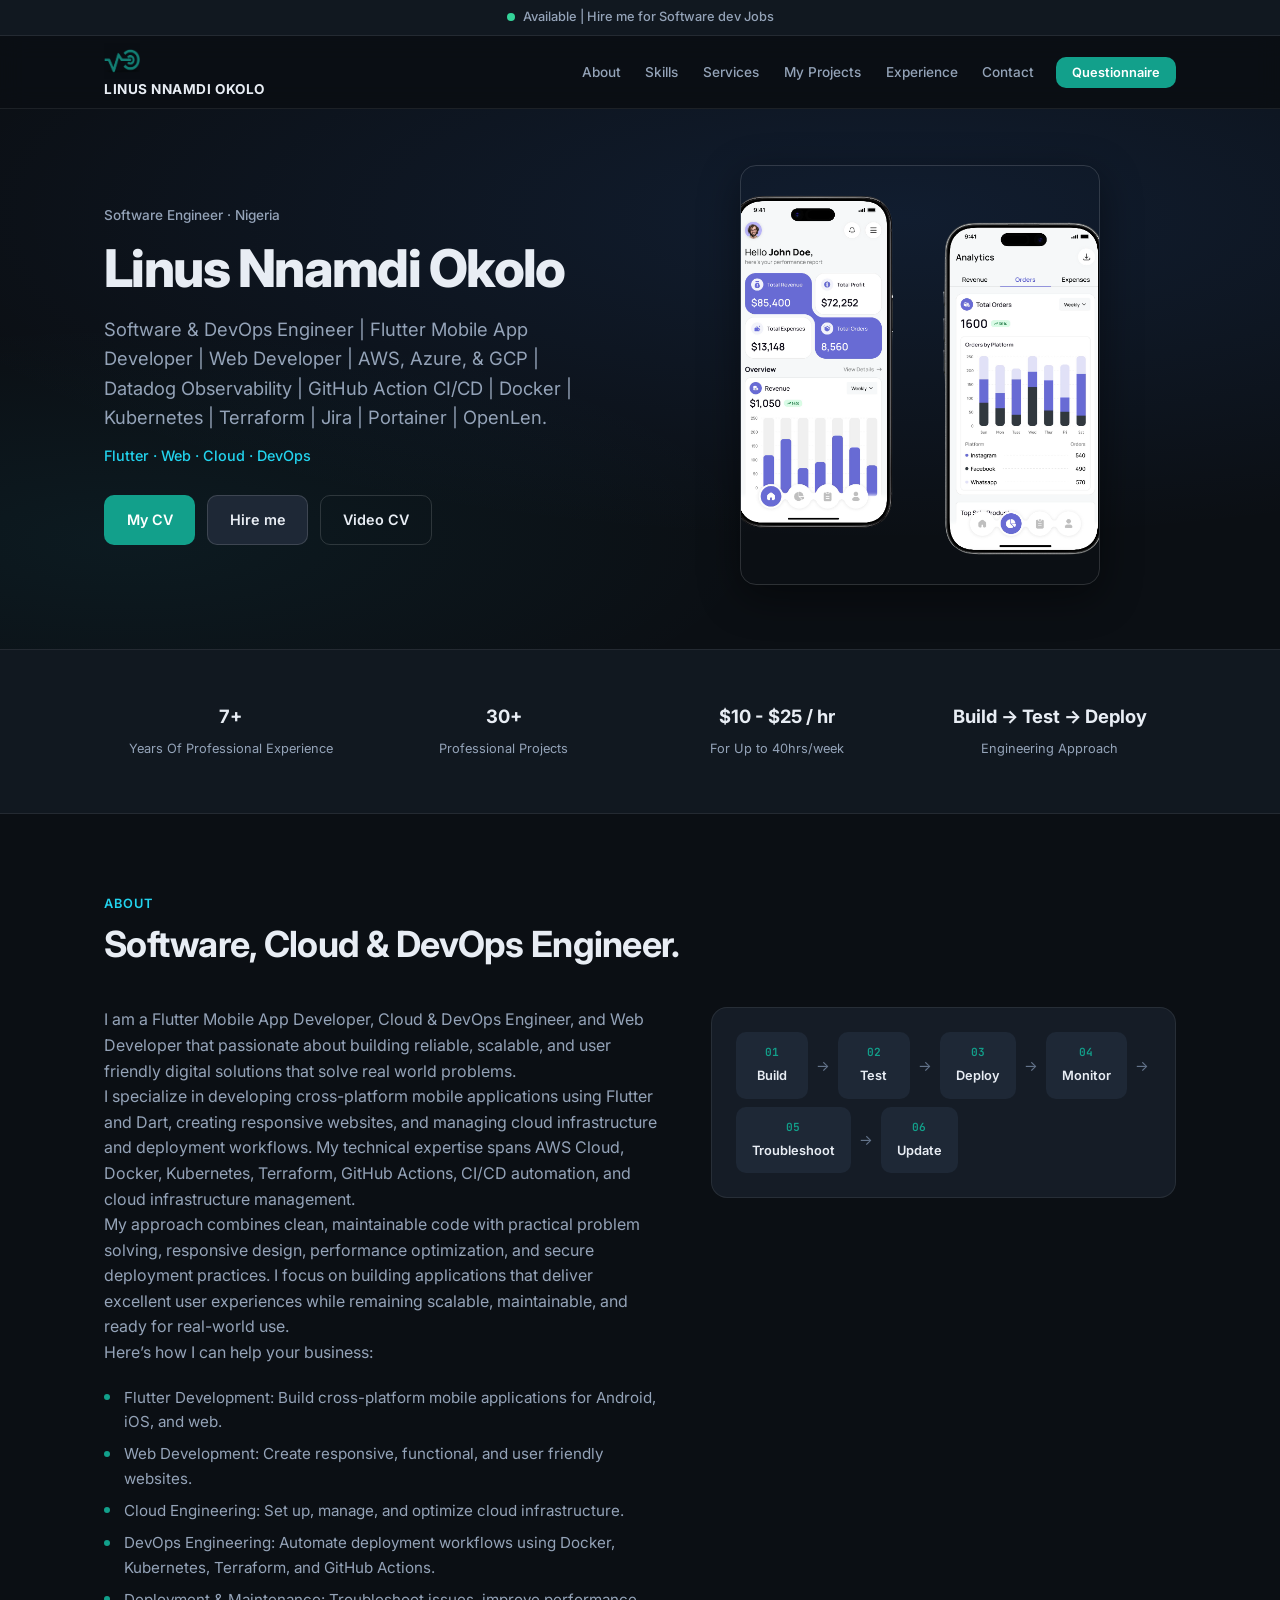
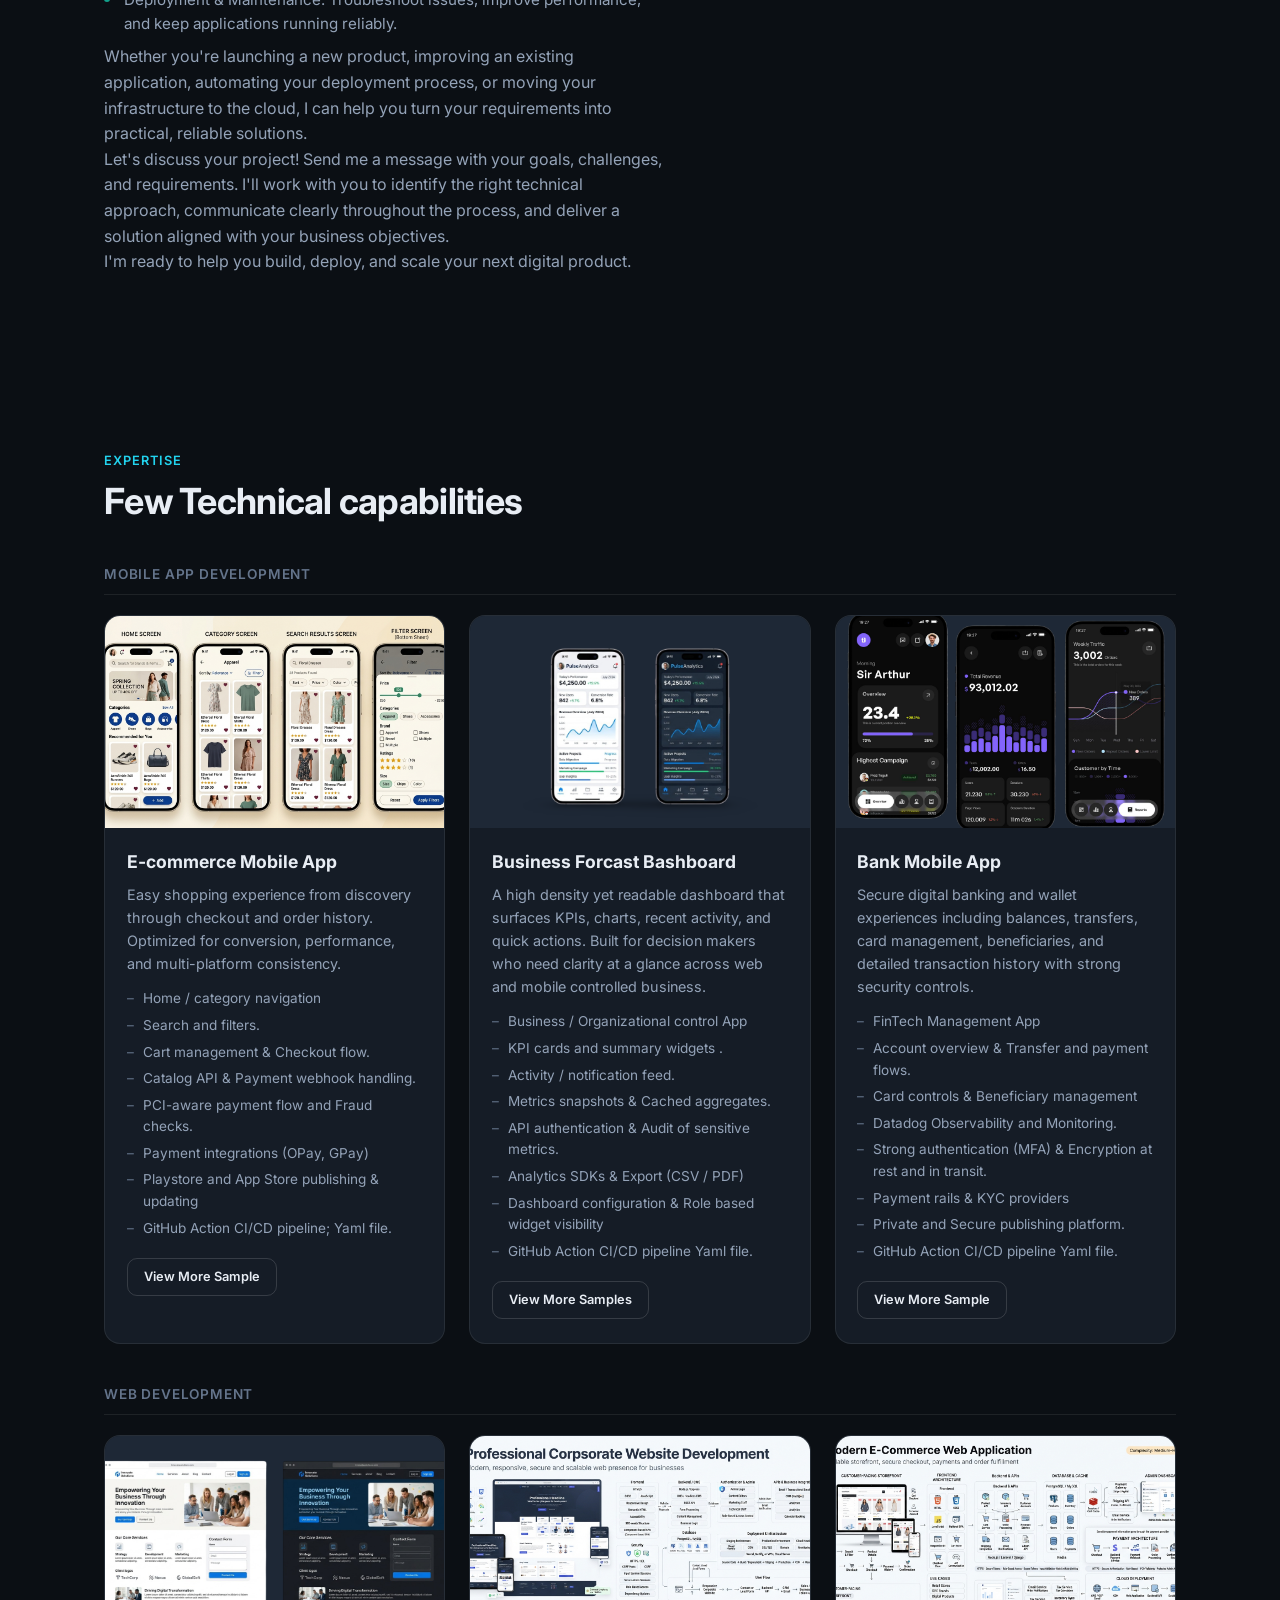
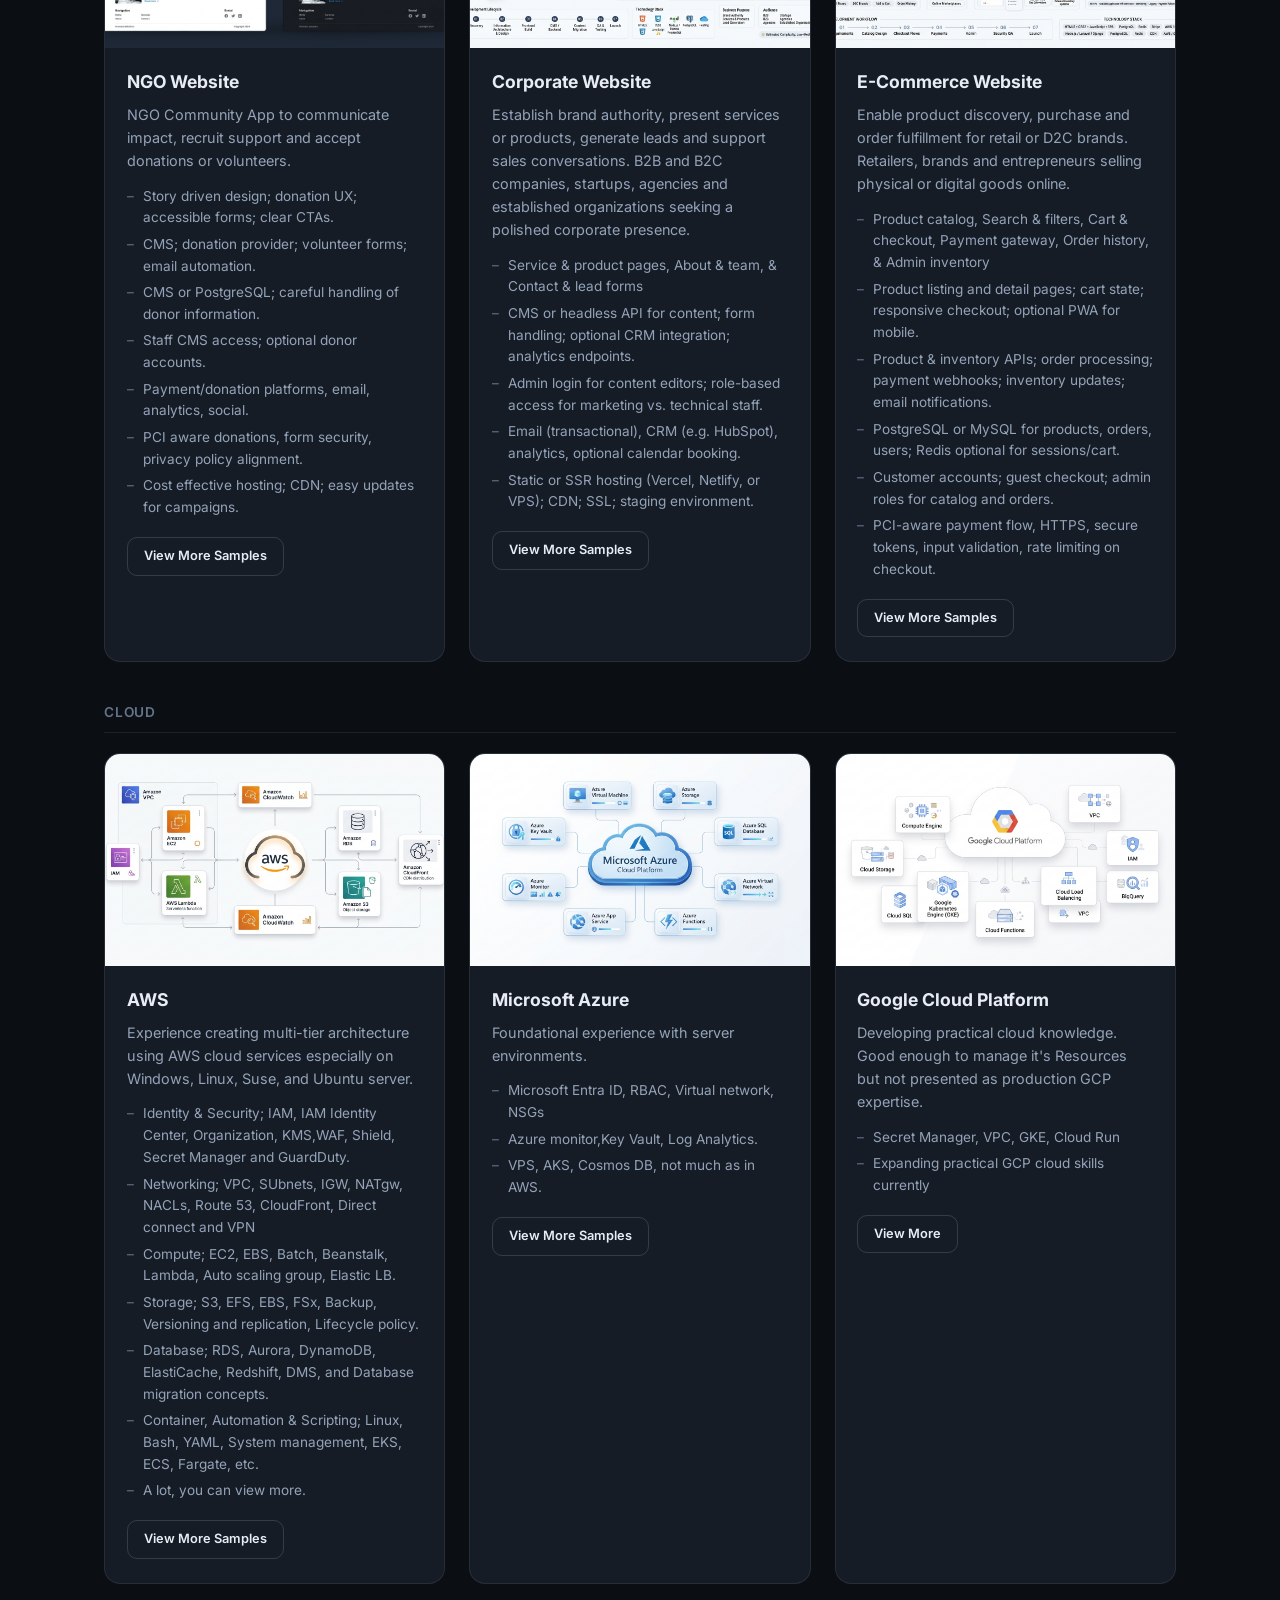
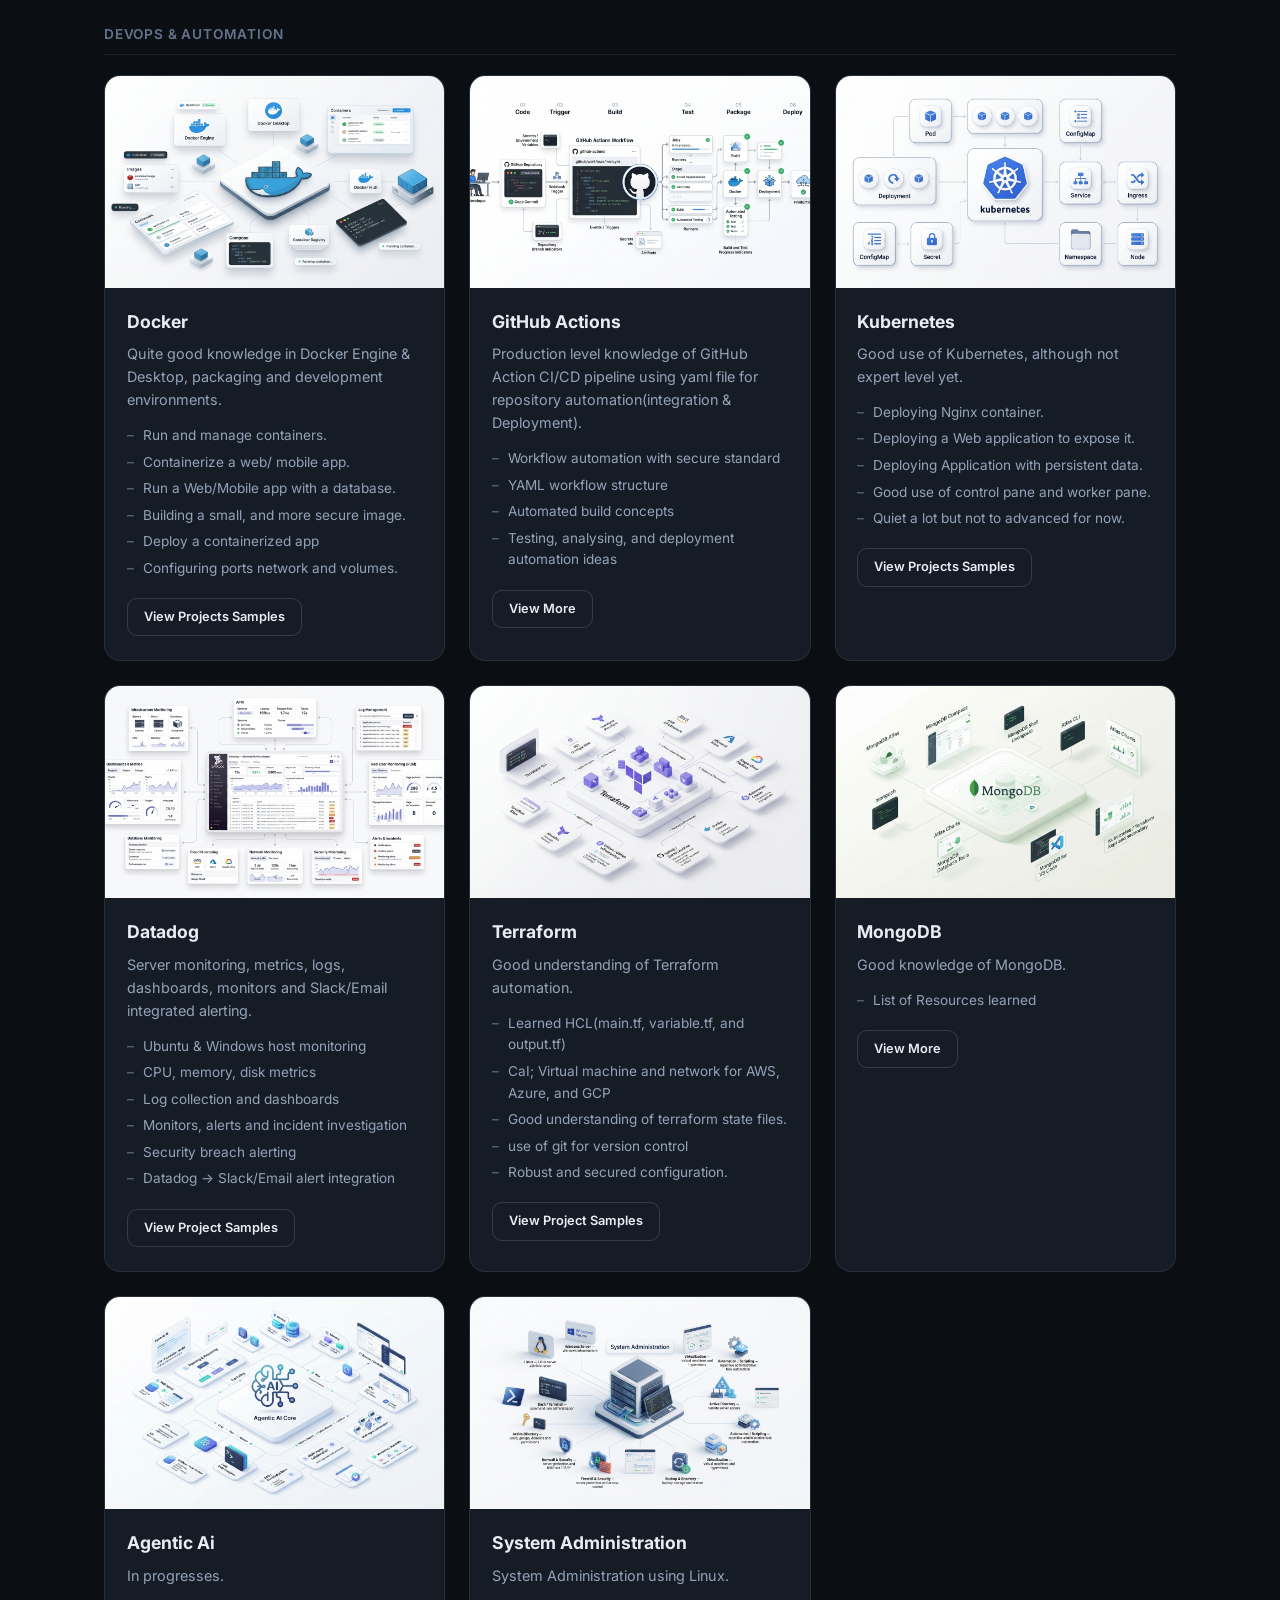
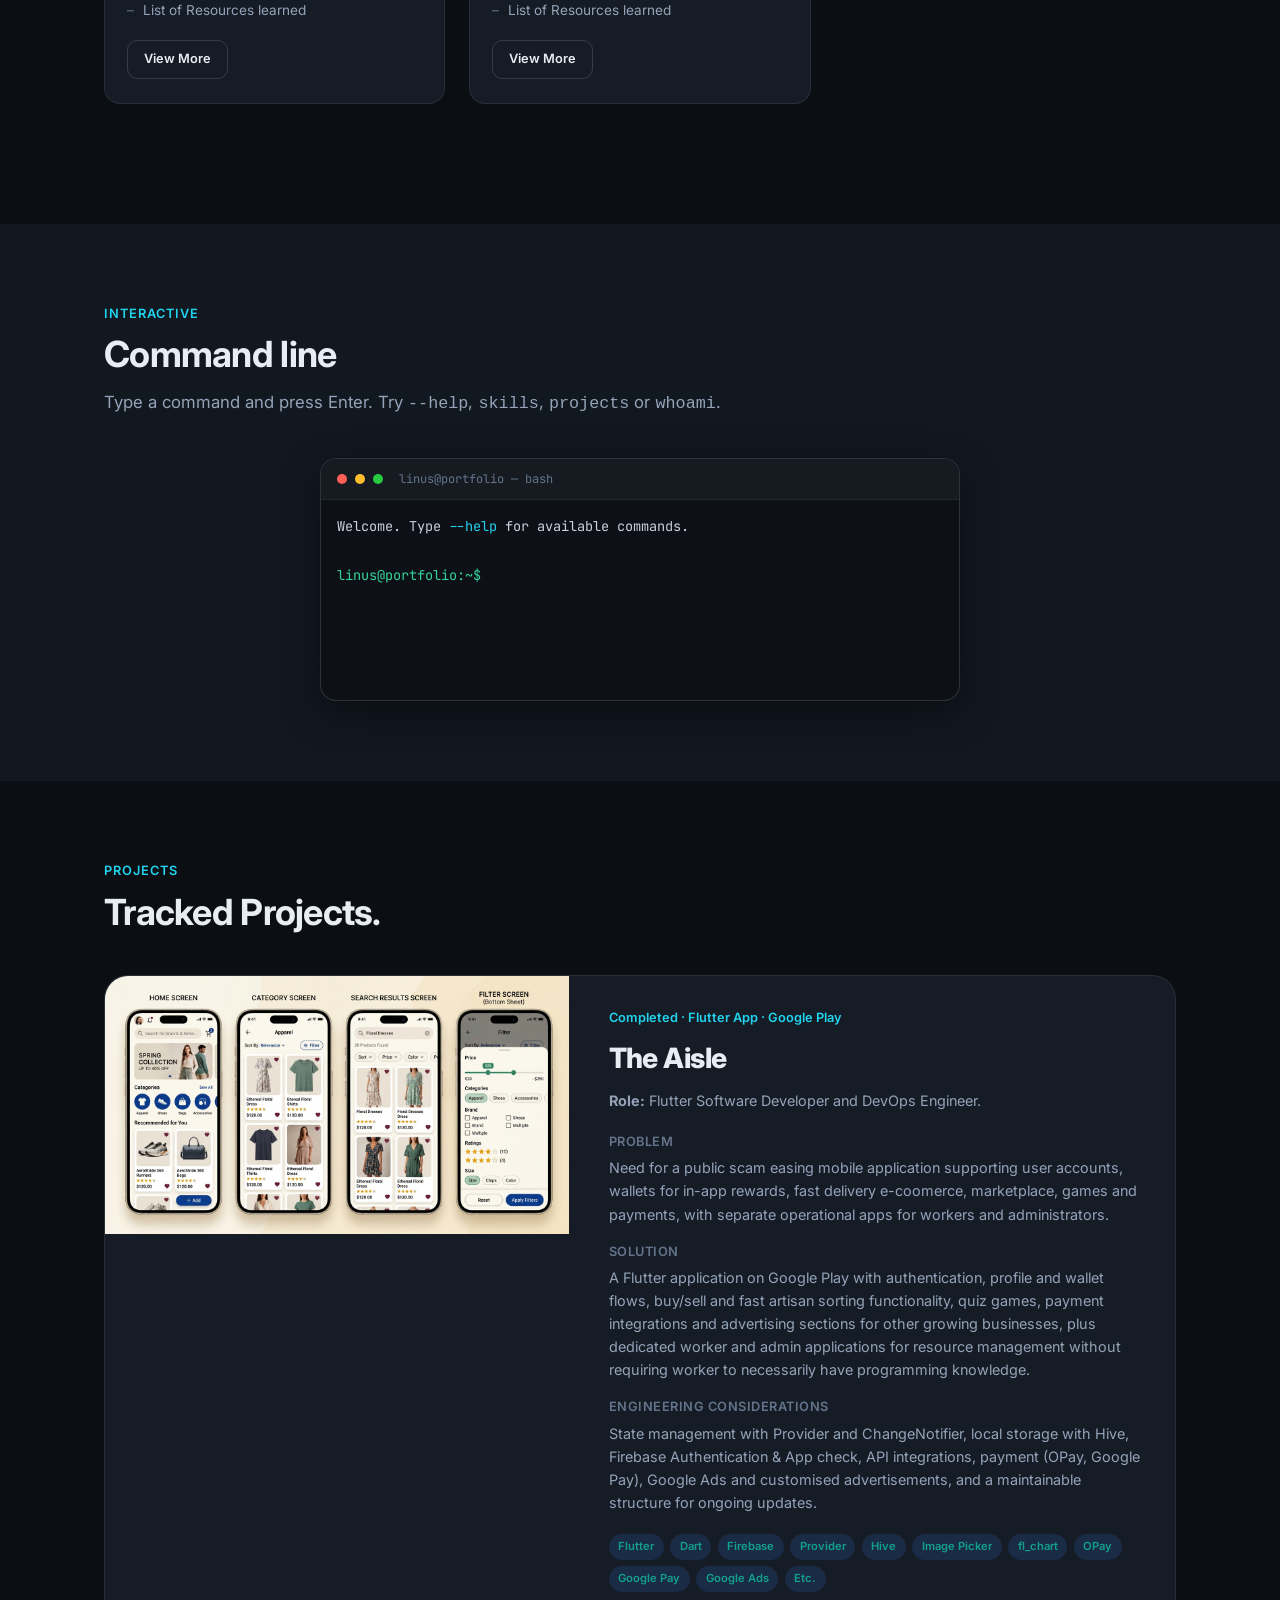
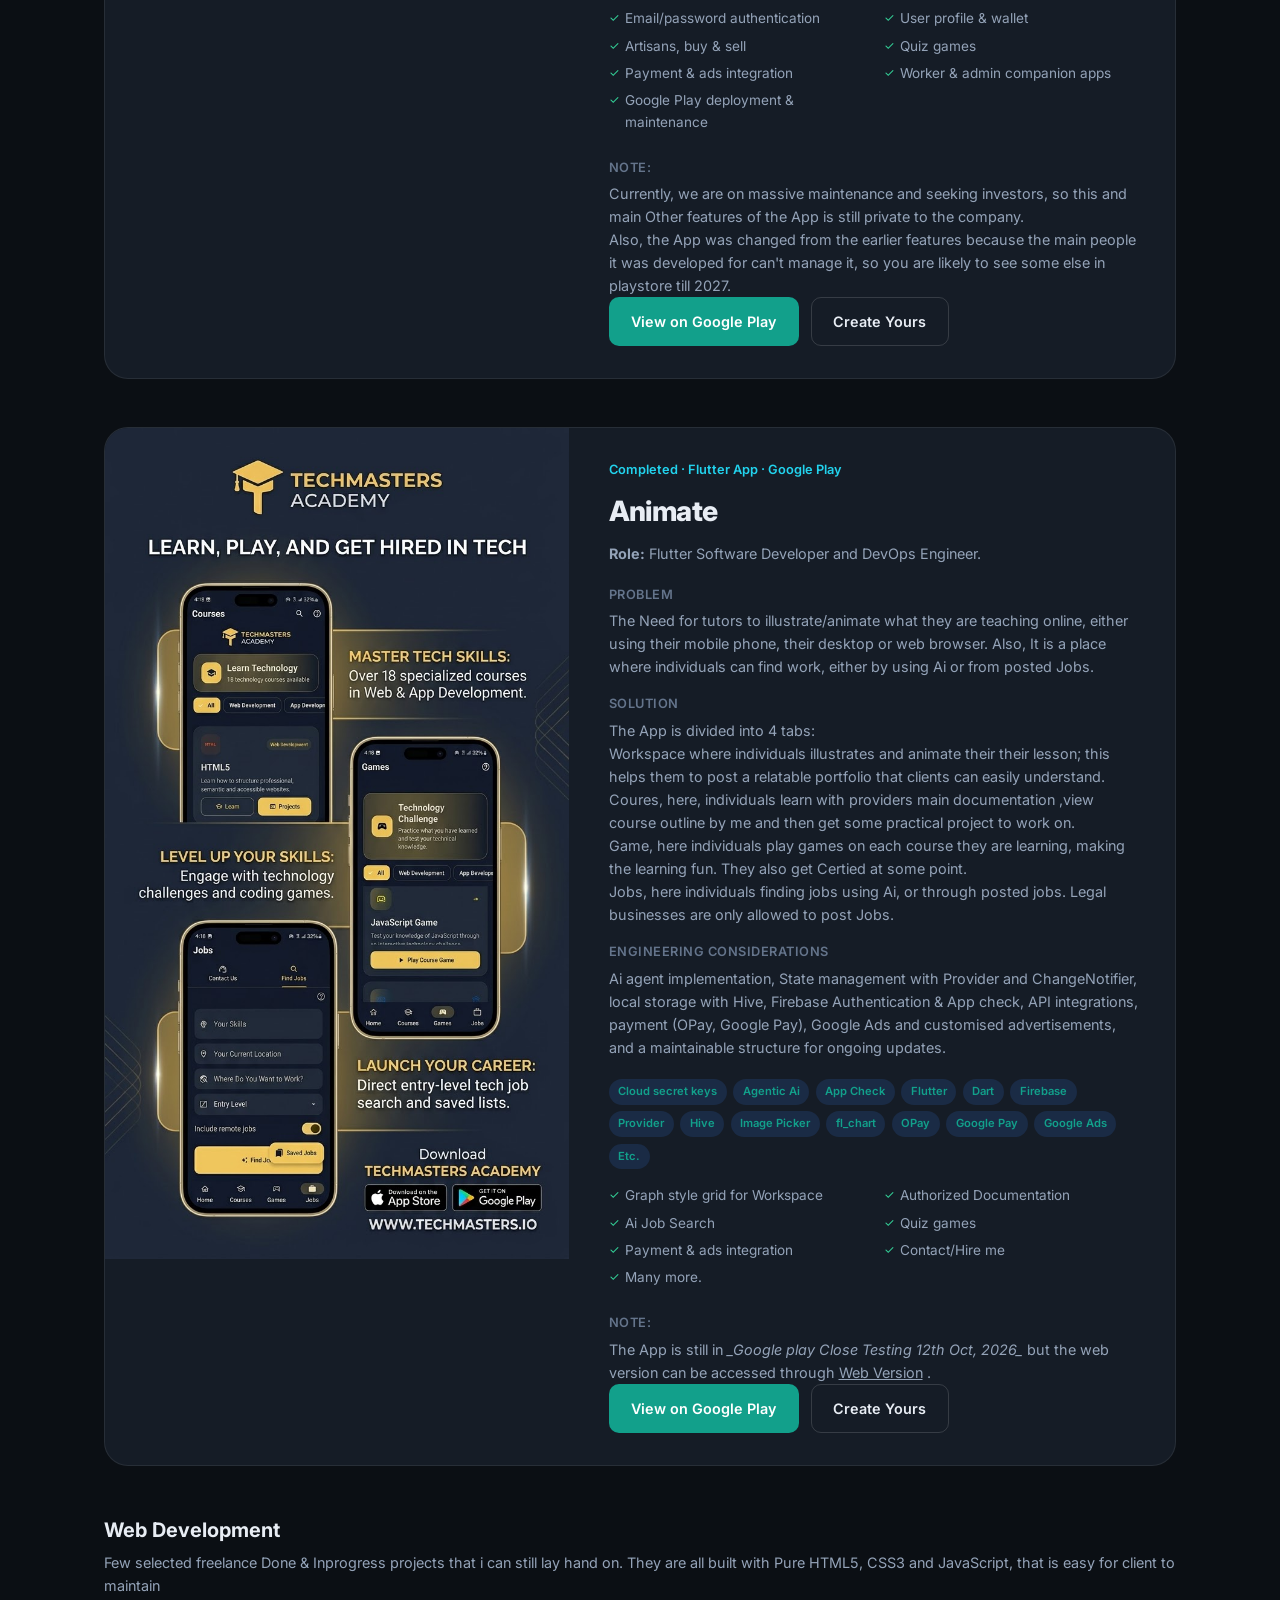
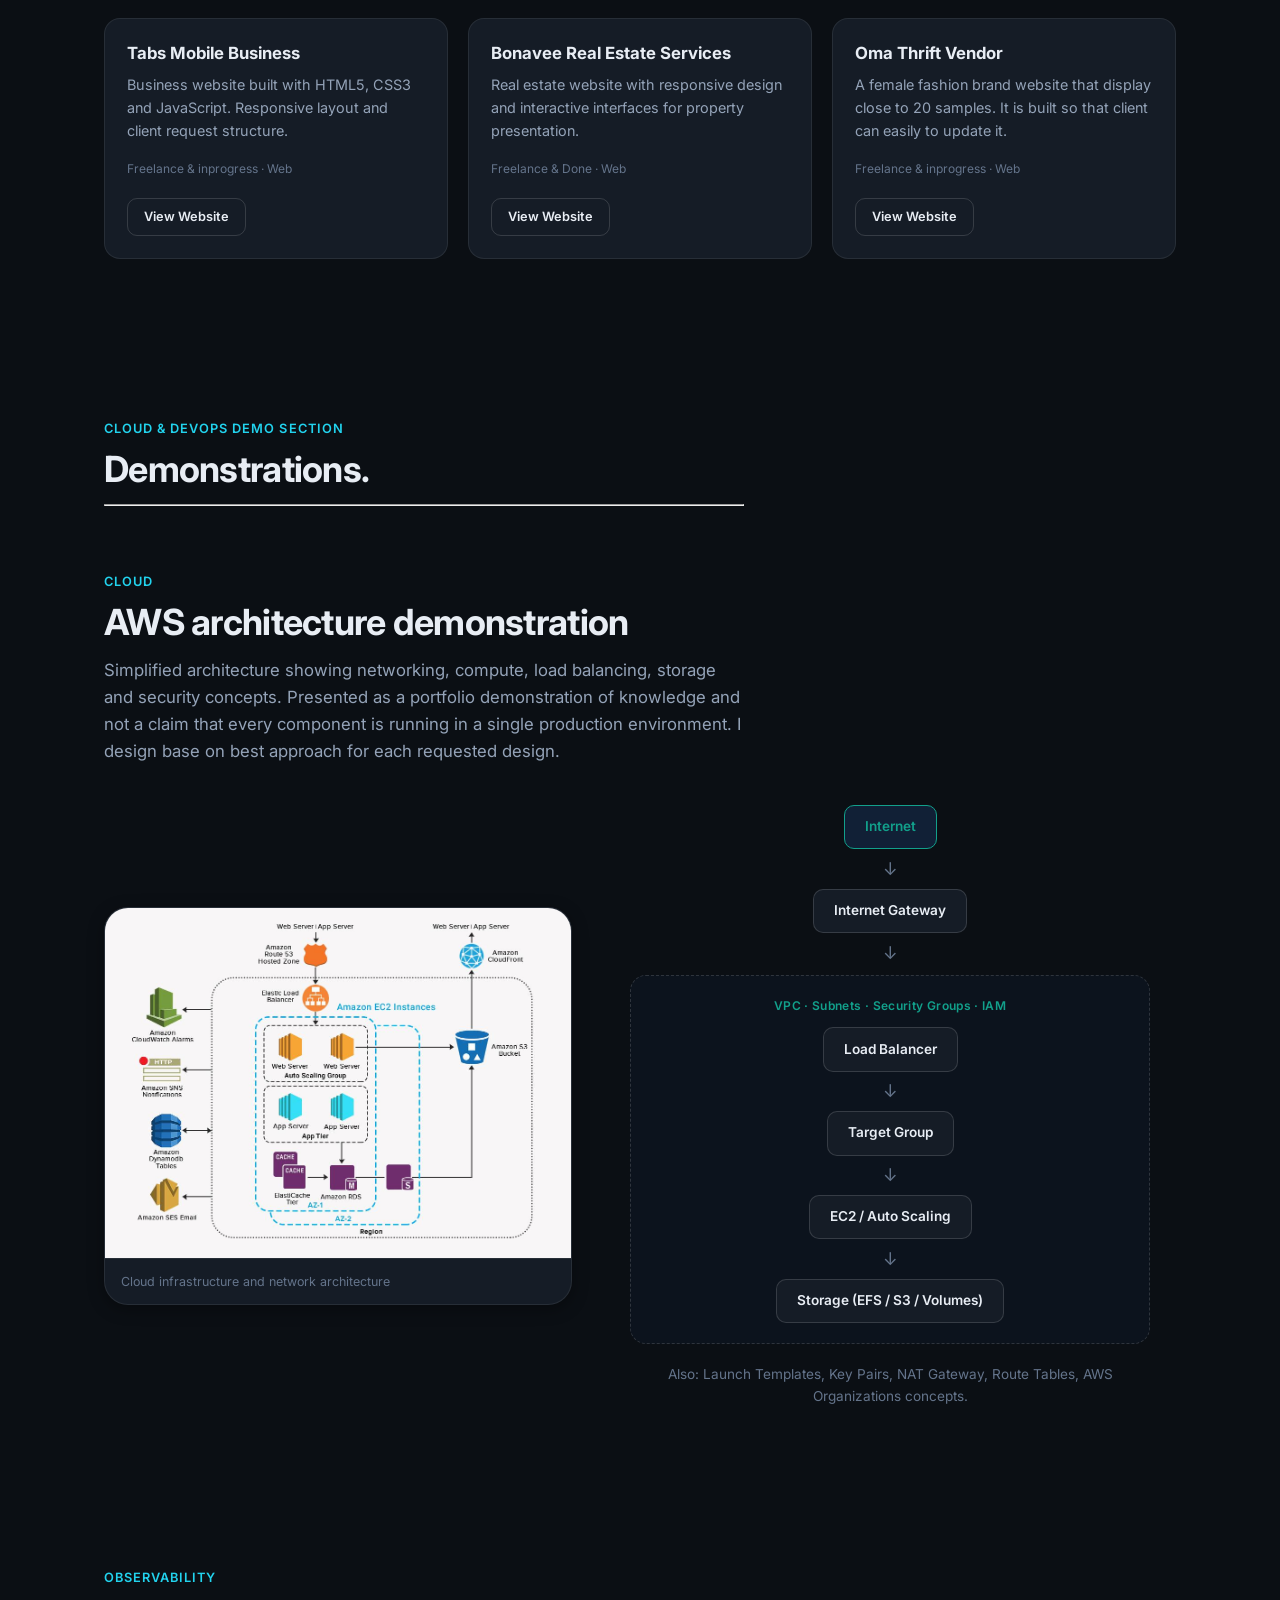
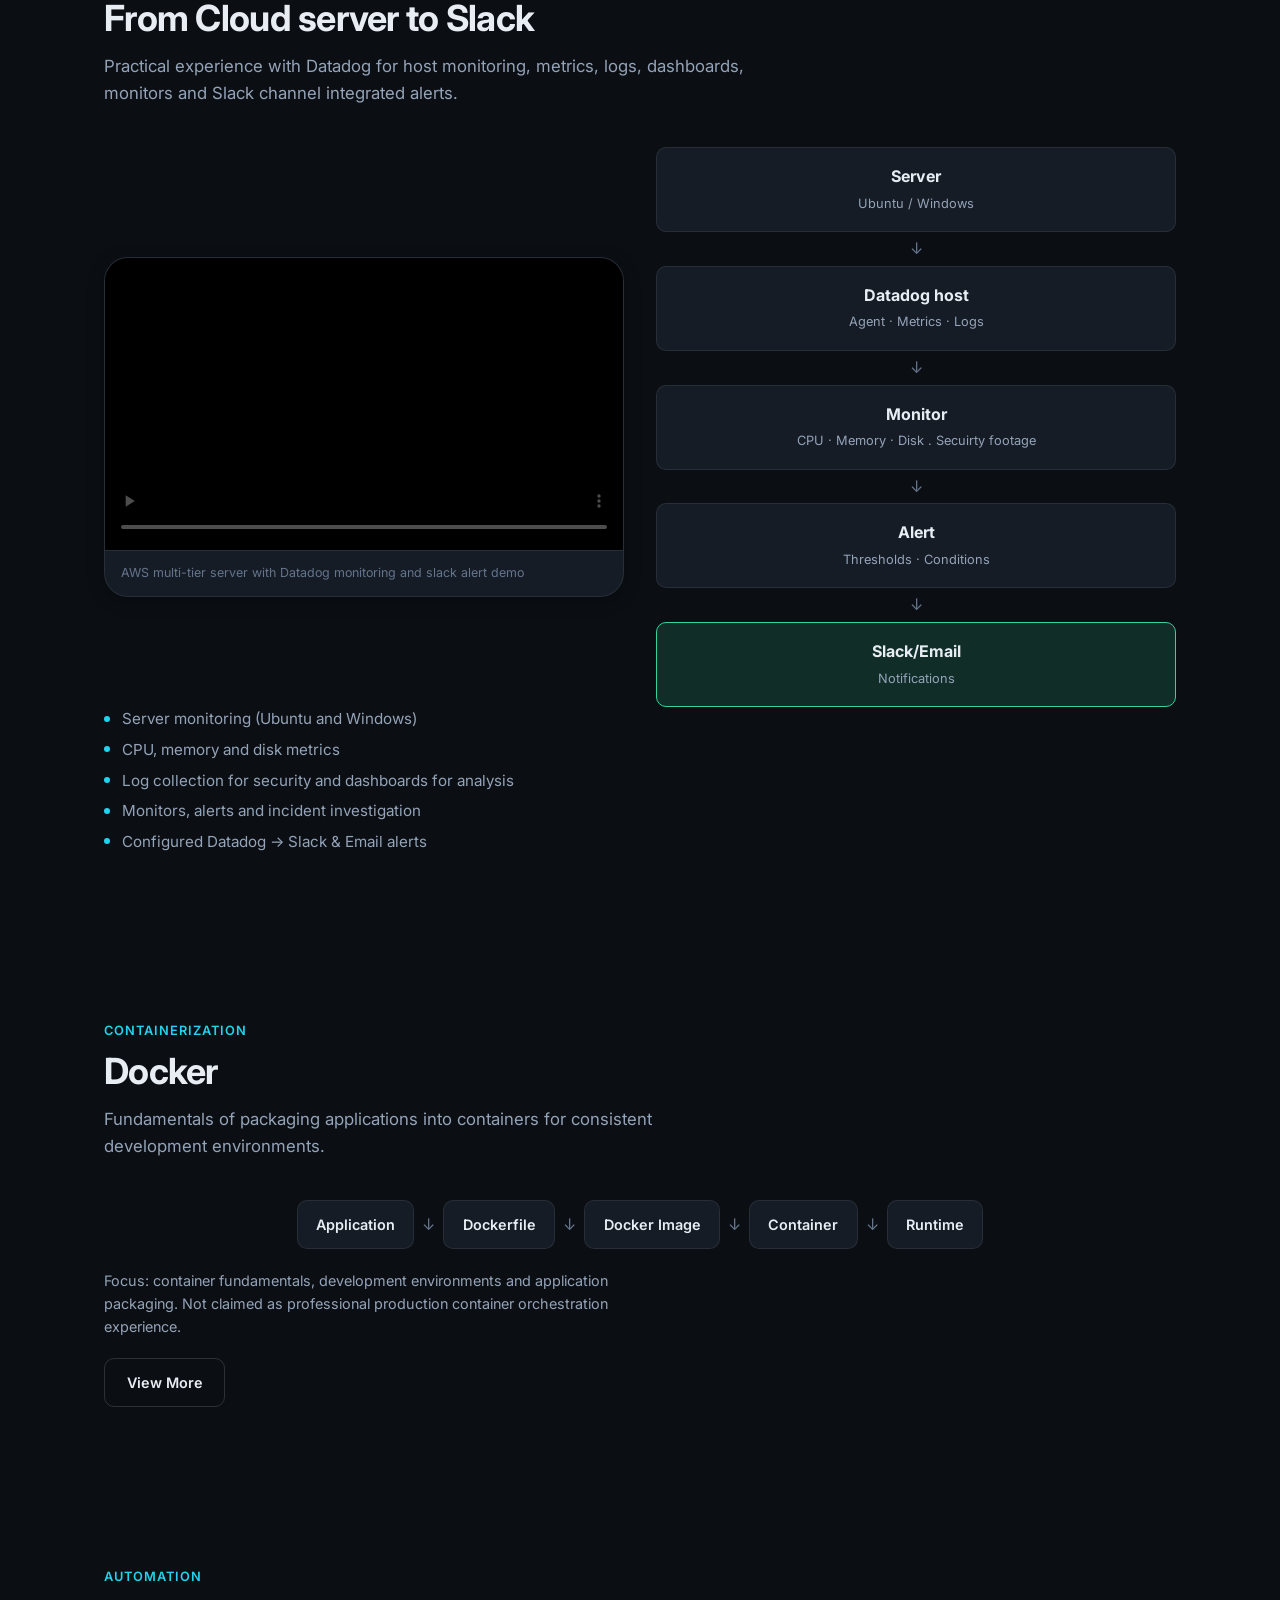
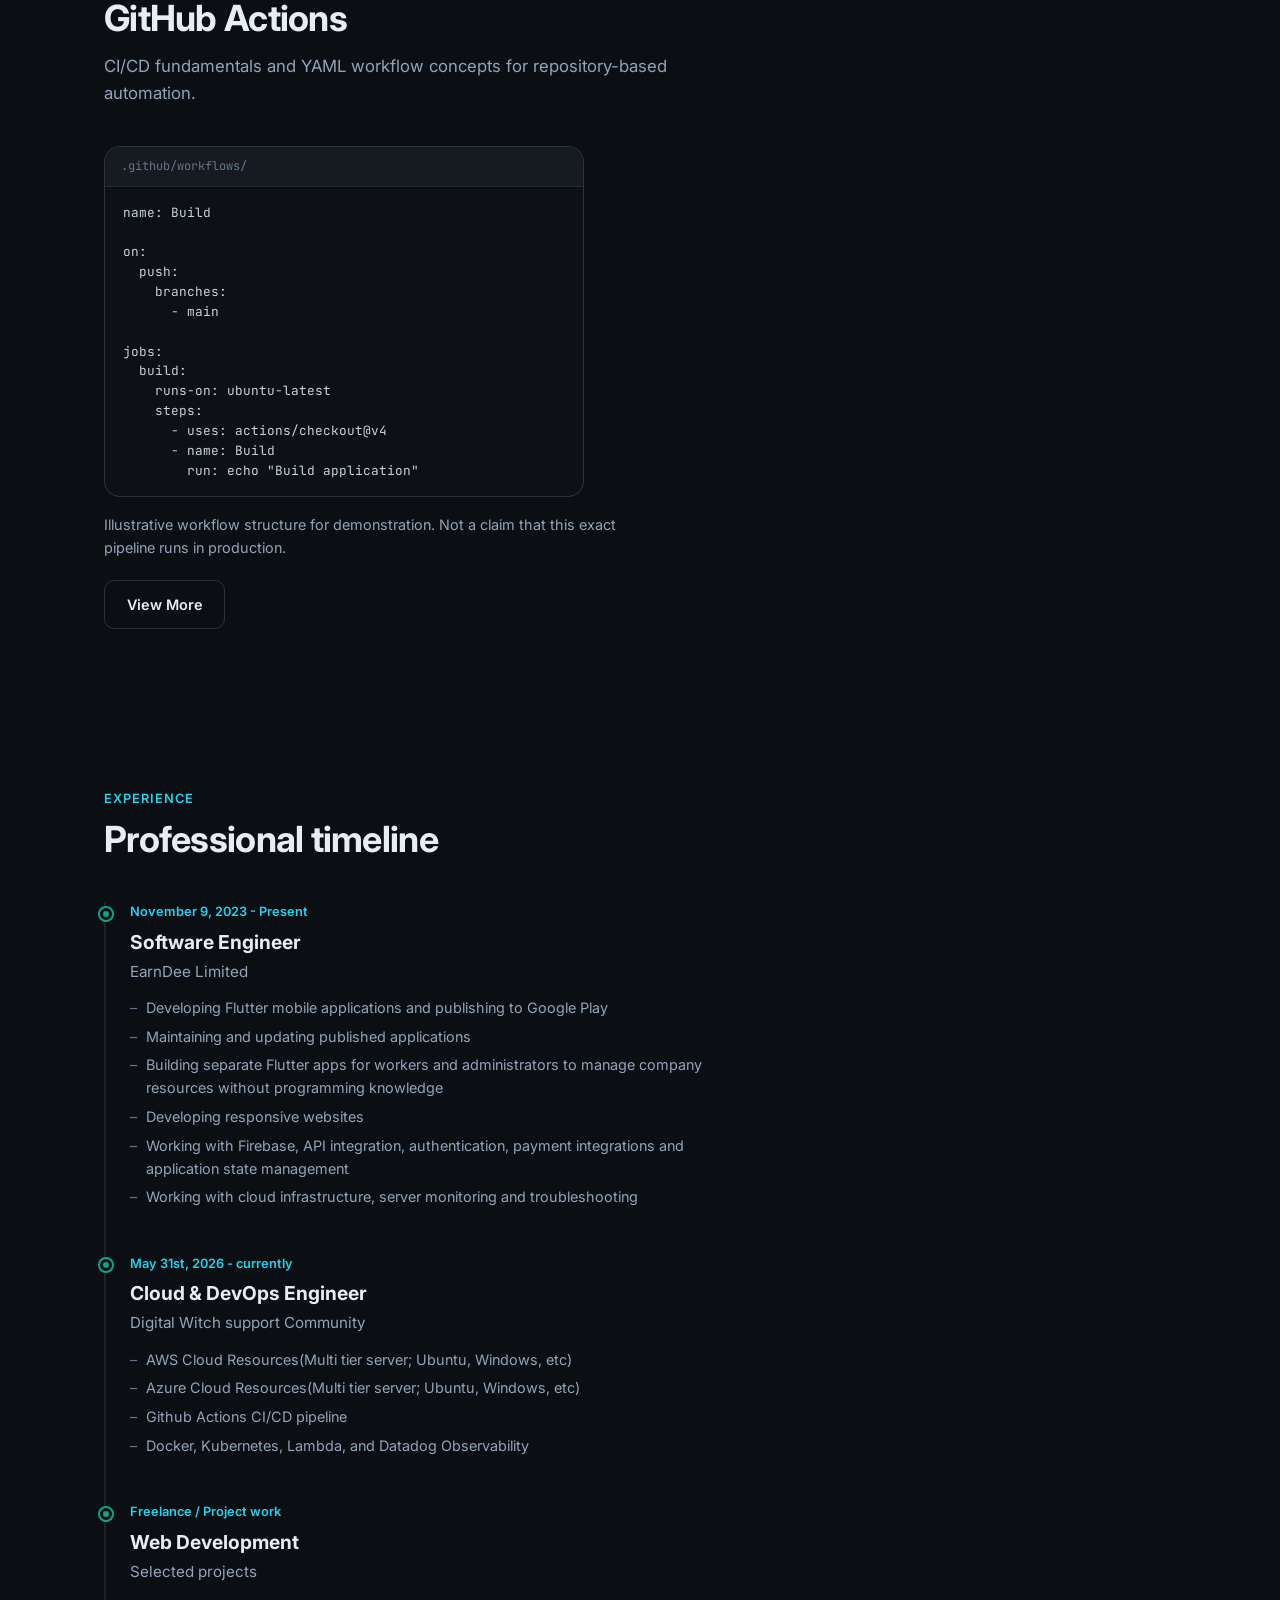
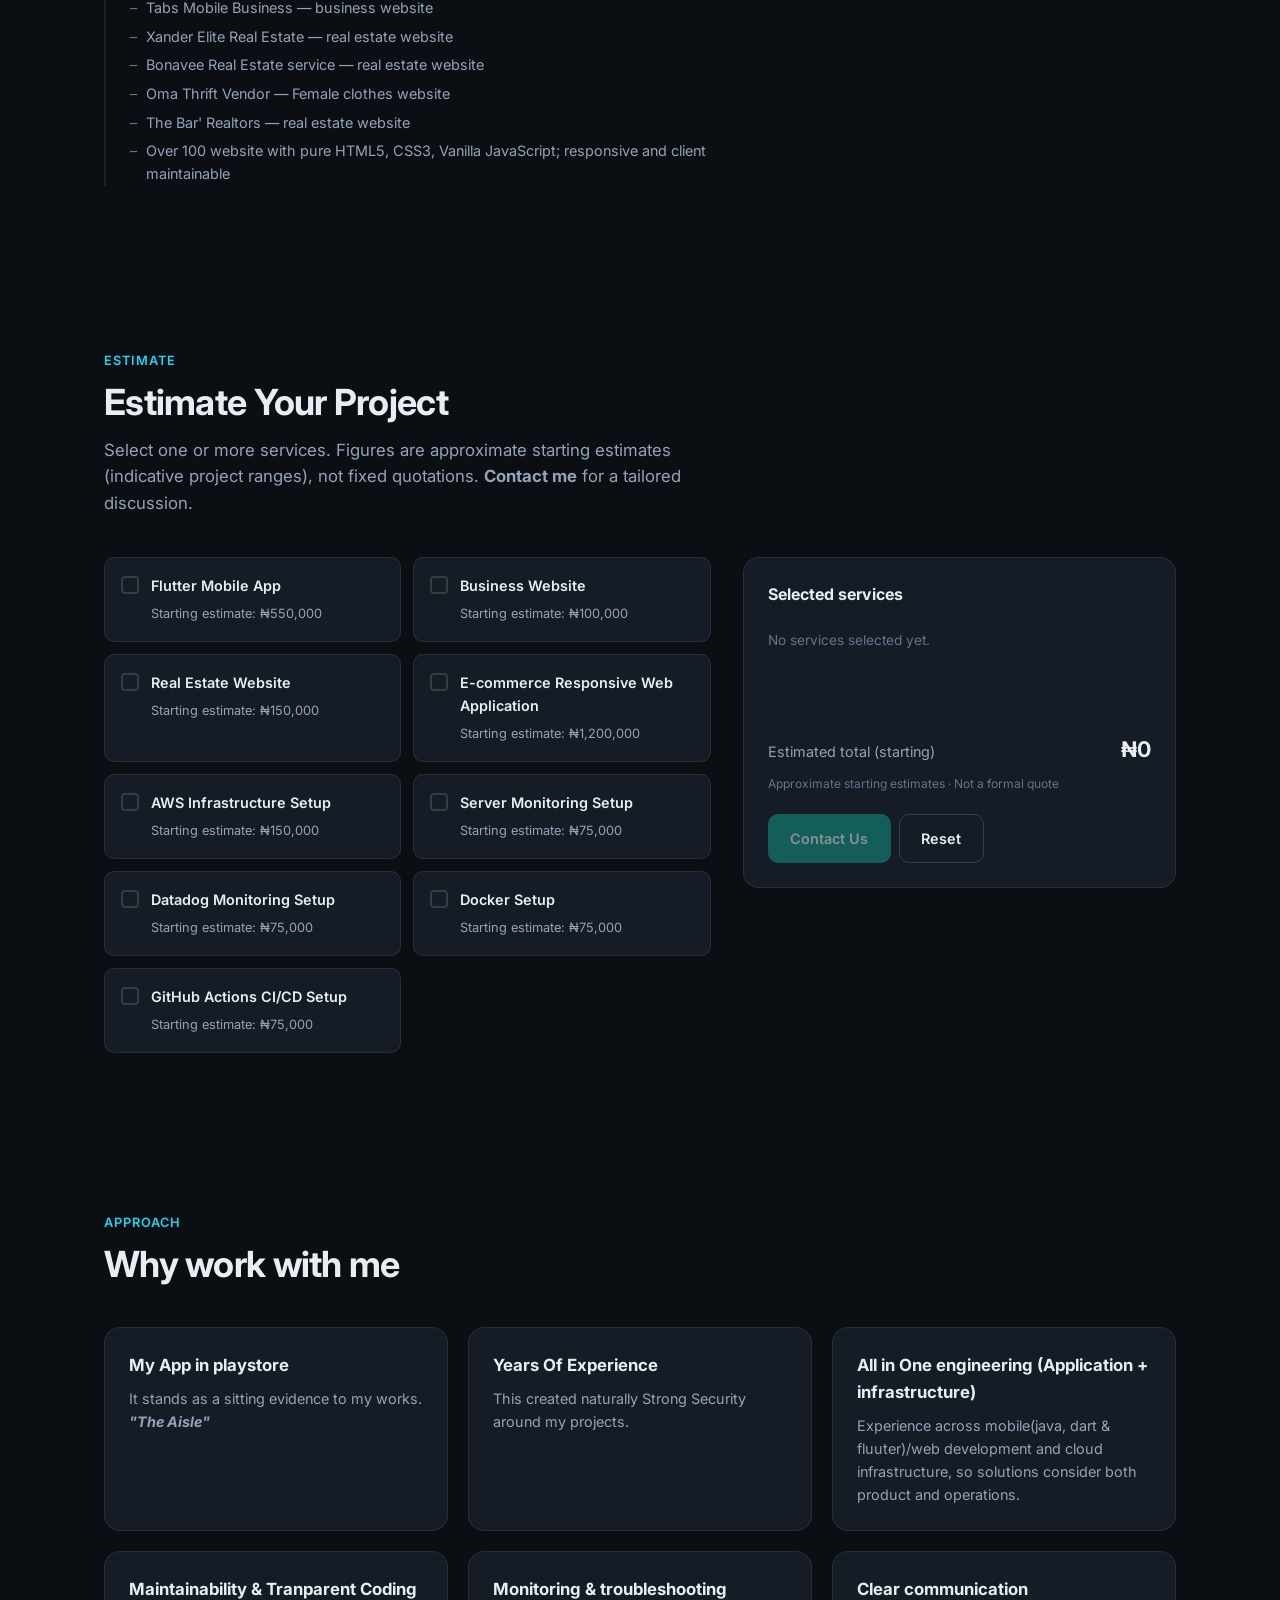
==== commit b4aa9a21: "Video VC Added." ====
--- a/index.html
+++ b/index.html
@@ -74,7 +74,7 @@
             <a href="https://drive.google.com/file/d/1z56yeJNFbslTp6jppckNFgEzvUxtbhLl/view?usp=drive_link"
               class="btn btn-primary">My CV</a>
             <a href="#contact" class="btn btn-secondary">Hire me</a>
-            <a href="cloud_devops_quiz.html" class="btn btn-outline">Cloud & DevOps Quiz</a>
+            <a href="video-cv.html" class="btn btn-outline">Video CV</a>
           </div>
         </div>
 
